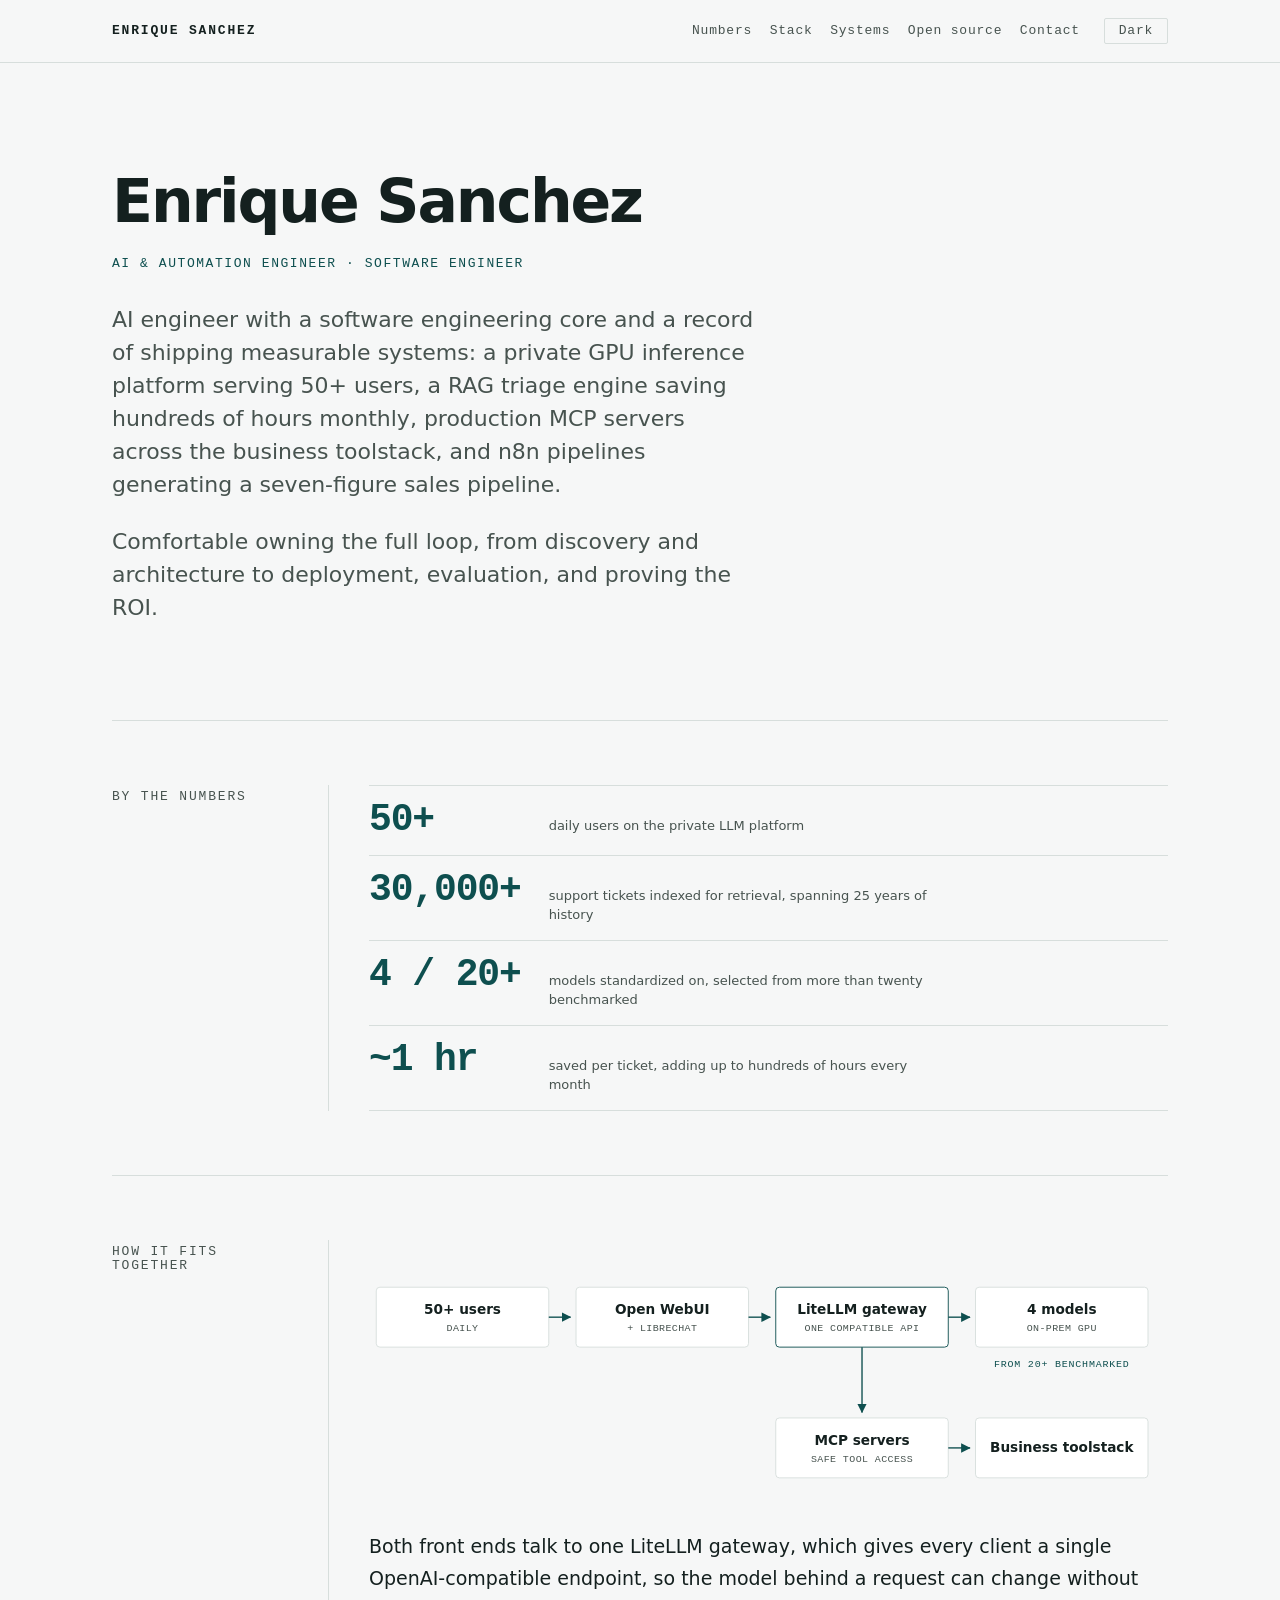
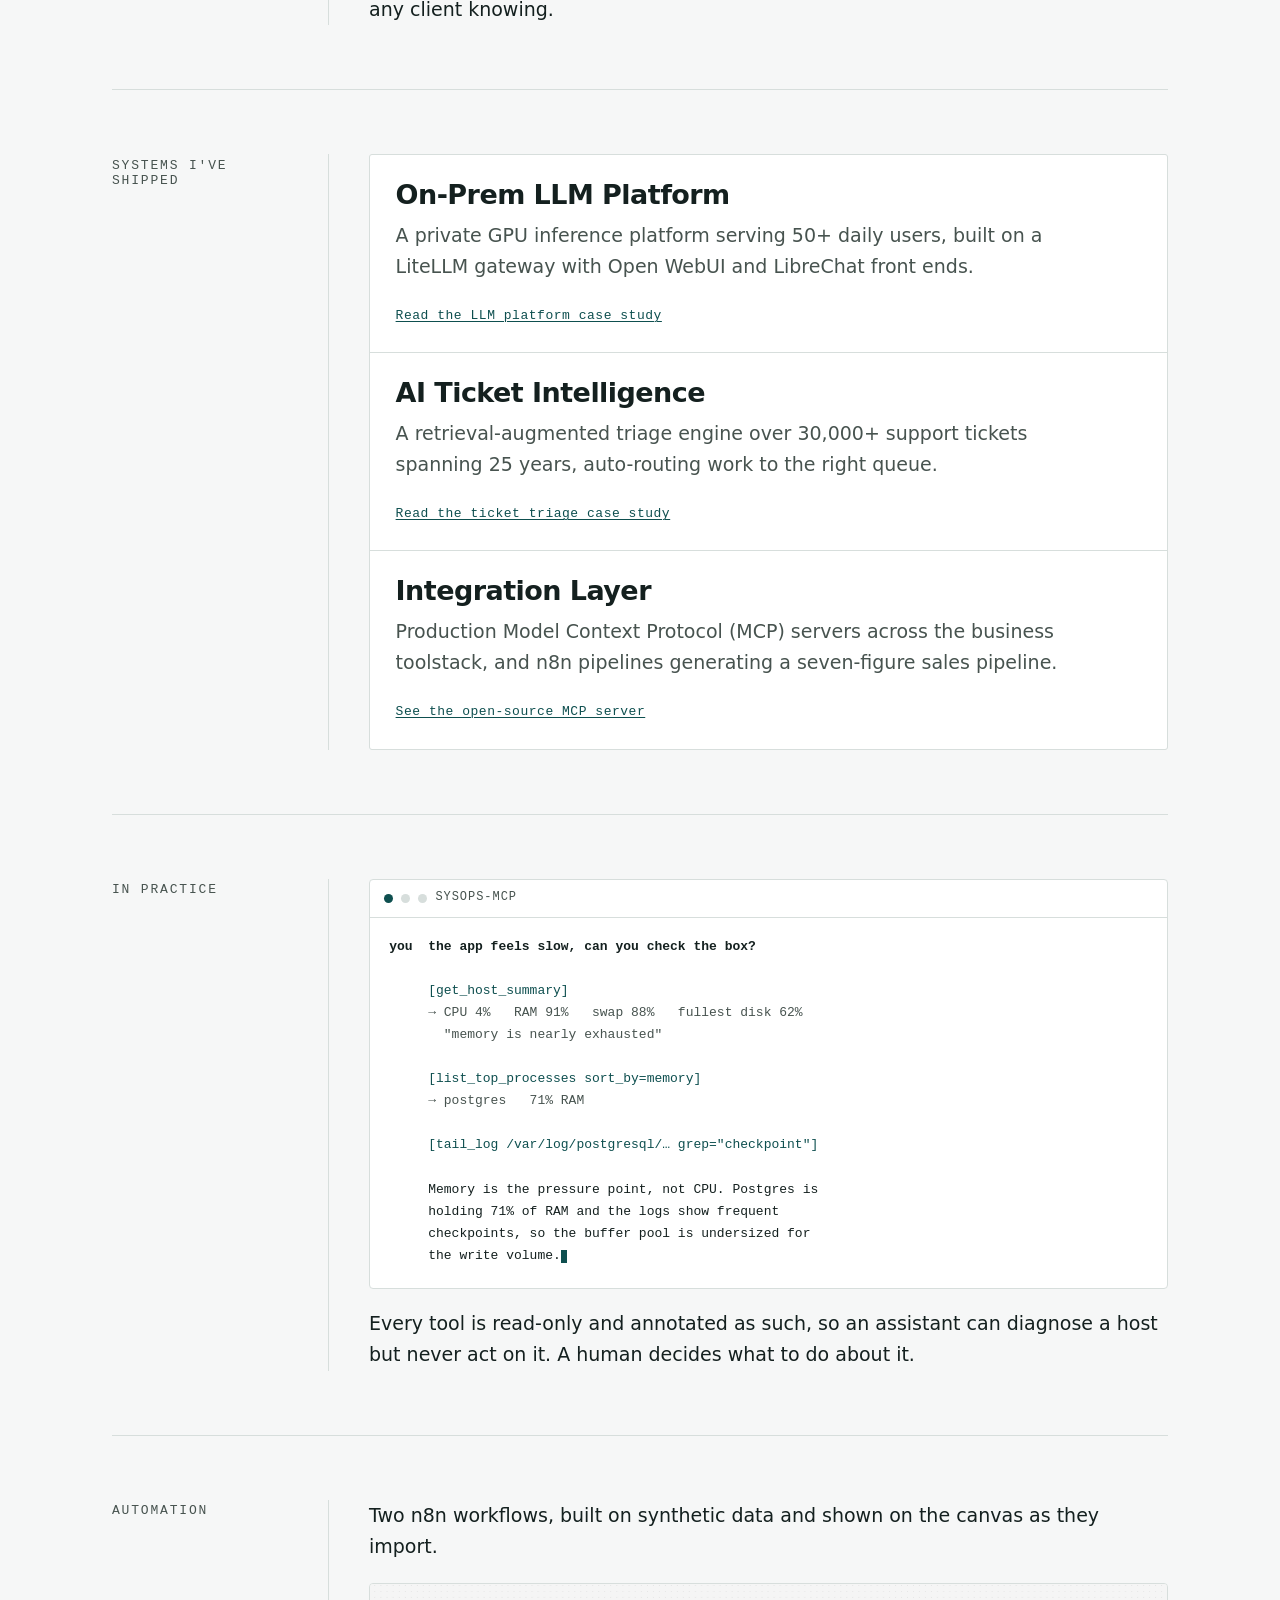
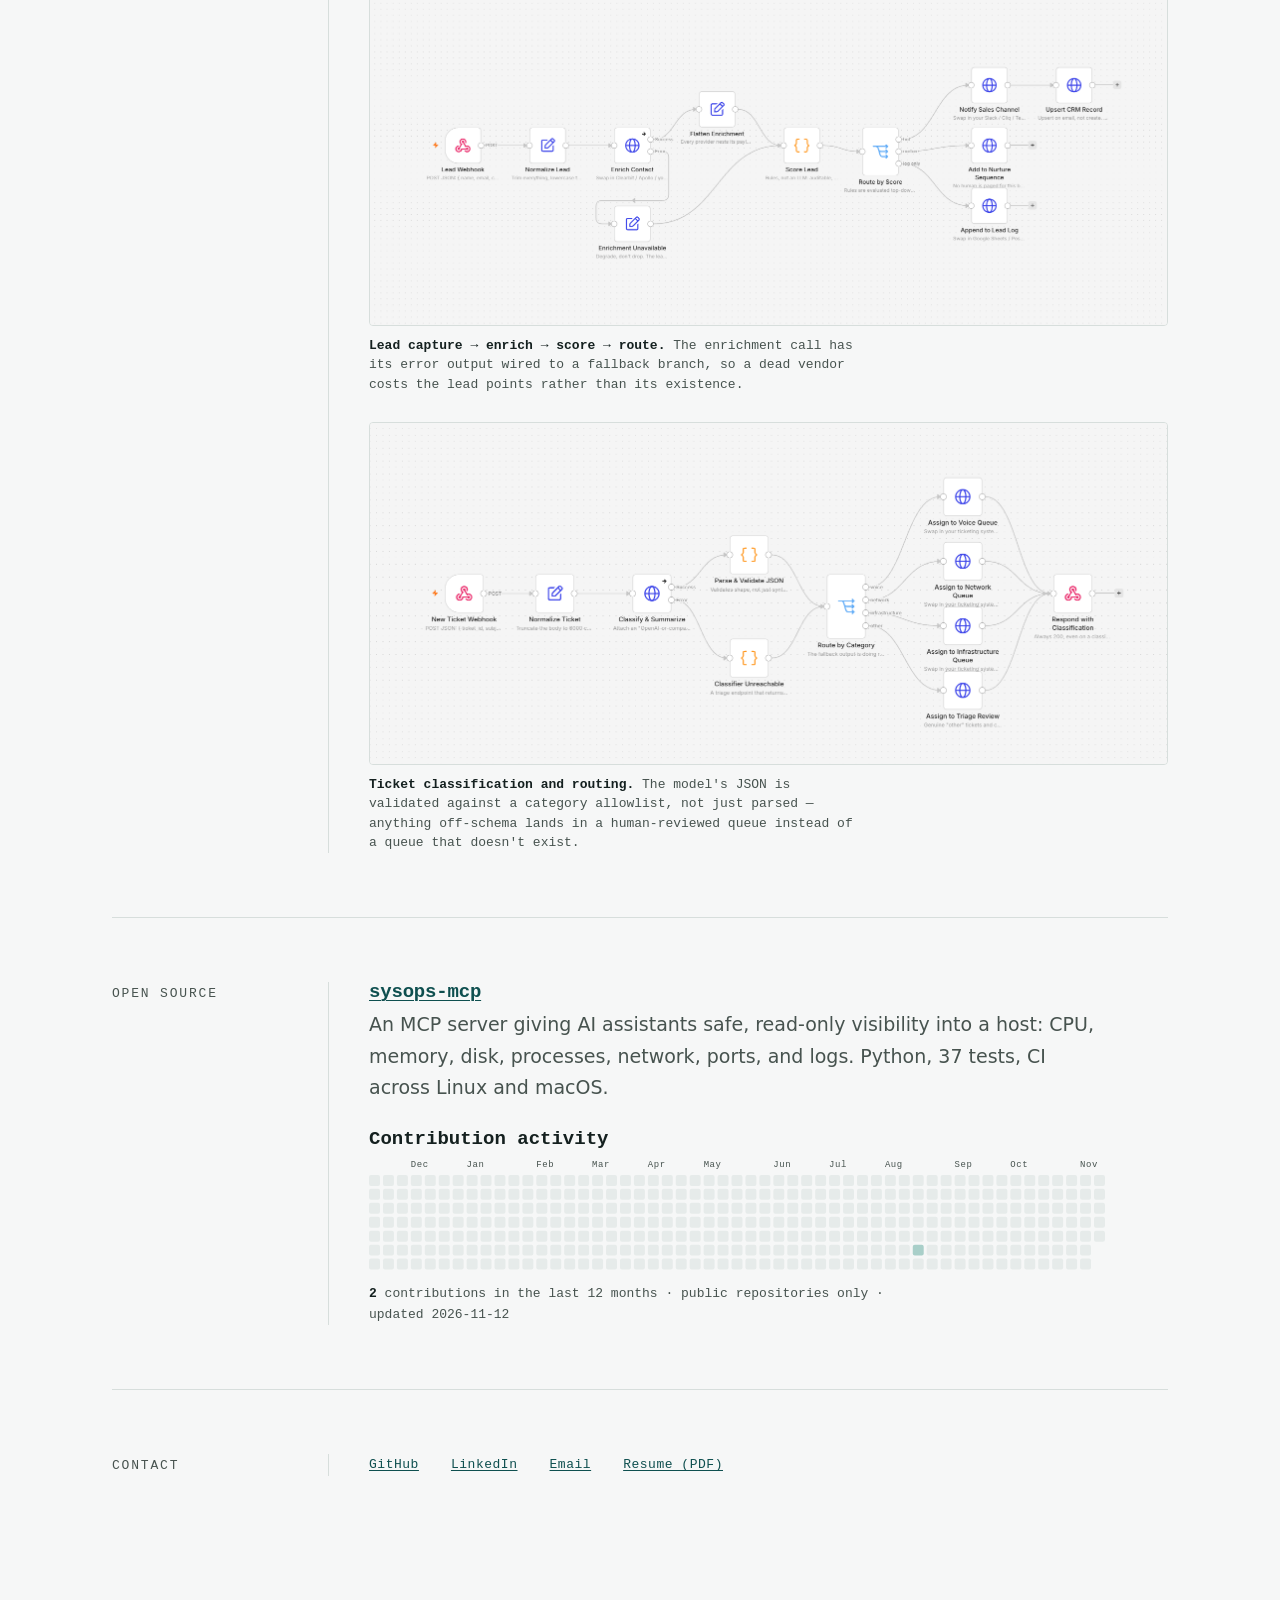
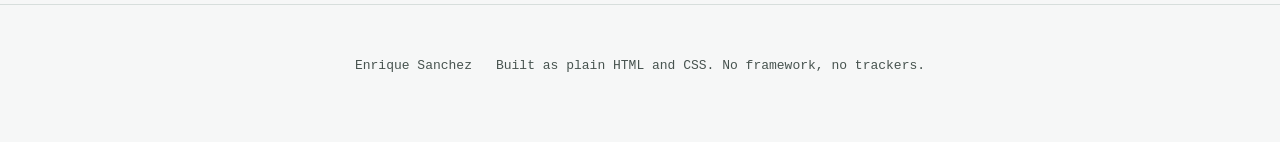
==== index.html @ cbfb740b "Drop sysops-mcp from the platform diagram The business toolstack box carried a "+ SYSOPS-MCP" subtit" ====
<!DOCTYPE html>
<html lang="en">
<head>
<meta charset="utf-8">
<meta name="viewport" content="width=device-width, initial-scale=1">
<title>Enrique Sanchez — AI &amp; Automation Engineer</title>
<meta name="description" content="AI and automation engineer building measurable systems: a private GPU inference platform, a RAG ticket triage engine, production MCP servers, and n8n pipelines.">
<link rel="canonical" href="https://enrique-s-j.github.io/">
<meta property="og:type" content="website">
<meta property="og:url" content="https://enrique-s-j.github.io/">
<meta property="og:title" content="Enrique Sanchez — AI &amp; Automation Engineer">
<meta property="og:description" content="AI and automation engineer building measurable systems: a private GPU inference platform, a RAG ticket triage engine, production MCP servers, and n8n pipelines.">
<link rel="icon" href="/assets/favicon.svg" type="image/svg+xml">
<link rel="stylesheet" href="/assets/style.css">
<script>
  // Applied before first paint so a chosen theme does not flash the other one.
  // The toggle button itself is wired up by the deferred script; the class
  // tells the stylesheet scripting is on, so it can hold the button's place.
  document.documentElement.className = 'js';
  try {
    var t = localStorage.getItem('theme');
    if (t) document.documentElement.setAttribute('data-theme', t);
  } catch (e) {}
</script>
<script src="/assets/theme.js" defer></script>
</head>
<body>

<a class="skip" href="#main">Skip to content</a>

<header class="masthead">
  <div class="wrap masthead__inner">
    <a class="mark" href="/">Enrique Sanchez</a>
    <nav aria-label="Primary">
      <a href="#numbers">Numbers</a>
      <a href="#stack">Stack</a>
      <a href="#systems">Systems</a>
      <a href="#open-source">Open source</a>
      <a href="#contact">Contact</a>
    </nav>
    <button class="theme-toggle" type="button" id="theme-toggle" hidden>Theme</button>
  </div>
</header>

<main id="main">

  <div class="wrap">

    <section class="hero">
      <h1>Enrique Sanchez</h1>
      <p class="hero__role">AI &amp; Automation Engineer · Software Engineer</p>
      <p class="hero__intro">
        AI engineer with a software engineering core and a record of shipping
        measurable systems: a private GPU inference platform serving 50+ users,
        a RAG triage engine saving hundreds of hours monthly, production MCP
        servers across the business toolstack, and n8n pipelines generating a
        seven-figure sales pipeline.
      </p>
      <p class="hero__intro">
        Comfortable owning the full loop, from discovery and architecture to
        deployment, evaluation, and proving the ROI.
      </p>
    </section>

    <section class="section" id="numbers" aria-labelledby="numbers-label">
      <h2 class="section__label" id="numbers-label">By the numbers</h2>
      <div class="section__body">
        <ul class="readout">
          <li>
            <span class="readout__val">50+</span>
            <span class="readout__key">daily users on the private LLM platform</span>
          </li>
          <li>
            <span class="readout__val">30,000+</span>
            <span class="readout__key">support tickets indexed for retrieval, spanning 25 years of history</span>
          </li>
          <li>
            <span class="readout__val">4 / 20+</span>
            <span class="readout__key">models standardized on, selected from more than twenty benchmarked</span>
          </li>
          <li>
            <span class="readout__val">~1 hr</span>
            <span class="readout__key">saved per ticket, adding up to hundreds of hours every month</span>
          </li>
        </ul>
      </div>
    </section>

    <section class="section" id="stack" aria-labelledby="stack-label">
      <h2 class="section__label" id="stack-label">How it fits together</h2>
      <div class="section__body">

        <div class="diagram-scroll">
          <svg class="diagram" viewBox="0 0 880 300" role="img"
               aria-label="Architecture diagram. Fifty-plus daily users reach Open WebUI and LibreChat, which call a LiteLLM gateway. The gateway serves four standardized models running on on-premise GPUs, selected from more than twenty benchmarked. The gateway also reaches a layer of MCP servers, which in turn connect to the business toolstack.">
            <defs>
              <marker id="ah" viewBox="0 0 8 8" refX="7.5" refY="4" markerWidth="7" markerHeight="7" orient="auto">
                <path d="M0,0 L8,4 L0,8 z" class="dg-head"/>
              </marker>
            </defs>

            <g class="dg-node">
              <rect class="dg-box" x="8" y="52" width="190" height="66" rx="4"/>
              <text class="dg-title" x="103" y="82" text-anchor="middle">50+ users</text>
              <text class="dg-sub" x="103" y="100" text-anchor="middle">DAILY</text>
            </g>

            <g class="dg-node">
              <rect class="dg-box" x="228" y="52" width="190" height="66" rx="4"/>
              <text class="dg-title" x="323" y="82" text-anchor="middle">Open WebUI</text>
              <text class="dg-sub" x="323" y="100" text-anchor="middle">+ LIBRECHAT</text>
            </g>

            <g class="dg-node">
              <rect class="dg-box dg-box--accent" x="448" y="52" width="190" height="66" rx="4"/>
              <text class="dg-title" x="543" y="82" text-anchor="middle">LiteLLM gateway</text>
              <text class="dg-sub" x="543" y="100" text-anchor="middle">ONE COMPATIBLE API</text>
            </g>

            <g class="dg-node">
              <rect class="dg-box" x="668" y="52" width="190" height="66" rx="4"/>
              <text class="dg-title" x="763" y="82" text-anchor="middle">4 models</text>
              <text class="dg-sub" x="763" y="100" text-anchor="middle">ON-PREM GPU</text>
            </g>
            <text class="dg-note" x="763" y="140" text-anchor="middle">FROM 20+ BENCHMARKED</text>

            <g class="dg-node">
              <rect class="dg-box" x="448" y="196" width="190" height="66" rx="4"/>
              <text class="dg-title" x="543" y="226" text-anchor="middle">MCP servers</text>
              <text class="dg-sub" x="543" y="244" text-anchor="middle">SAFE TOOL ACCESS</text>
            </g>

            <g class="dg-node">
              <rect class="dg-box" x="668" y="196" width="190" height="66" rx="4"/>
              <text class="dg-title" x="763" y="234" text-anchor="middle">Business toolstack</text>
            </g>

            <path class="dg-link" d="M198,85 H222" marker-end="url(#ah)"/>
            <path class="dg-link" d="M418,85 H442" marker-end="url(#ah)"/>
            <path class="dg-link" d="M638,85 H662" marker-end="url(#ah)"/>
            <path class="dg-link" d="M543,118 V190" marker-end="url(#ah)"/>
            <path class="dg-link" d="M638,229 H662" marker-end="url(#ah)"/>
          </svg>
        </div>

        <p>
          Both front ends talk to one LiteLLM gateway, which gives every client a
          single OpenAI-compatible endpoint, so the model behind a request can
          change without any client knowing.
        </p>
      </div>
    </section>

    <section class="section" id="systems" aria-labelledby="systems-label">
      <h2 class="section__label" id="systems-label">Systems I've shipped</h2>
      <div class="section__body">
        <ul class="systems">
          <li>
            <h3>On-Prem LLM Platform</h3>
            <p>
              A private GPU inference platform serving 50+ daily users, built on a
              LiteLLM gateway with Open WebUI and LibreChat front ends.
            </p>
            <a href="/case-studies/llm-platform.html">Read the LLM platform case study</a>
          </li>
          <li>
            <h3>AI Ticket Intelligence</h3>
            <p>
              A retrieval-augmented triage engine over 30,000+ support tickets
              spanning 25 years, auto-routing work to the right queue.
            </p>
            <a href="/case-studies/ticket-triage.html">Read the ticket triage case study</a>
          </li>
          <li>
            <h3>Integration Layer</h3>
            <p>
              Production Model Context Protocol (MCP) servers across the business
              toolstack, and n8n pipelines generating a seven-figure sales
              pipeline.
            </p>
            <a href="#open-source">See the open-source MCP server</a>
          </li>
          <!-- EDIT ME: fourth card, "Agentic-as-a-Service Platform".
               Left out until there are approved facts for it. Before adding it:
               1. What is the platform in one factual sentence: who uses it, and
                  what does it run for them?
               2. Which fact or number already on the resume backs that sentence?
                  State only that.
               3. Will it get a case study? If not, the card carries no link.
               Then add an <li> here in the same shape as the three above. -->
        </ul>
      </div>
    </section>

    <section class="section" id="transcript" aria-labelledby="transcript-label">
      <h2 class="section__label" id="transcript-label">In practice</h2>
      <div class="section__body">
        <div class="terminal">
          <div class="terminal__bar">
            <span class="terminal__dot"></span>
            <span class="terminal__dot"></span>
            <span class="terminal__dot"></span>
            <span>sysops-mcp</span>
          </div>
          <pre class="terminal__body"><span class="t-user">you  the app feels slow, can you check the box?</span>

<span class="t-tool">     [get_host_summary]</span>
<span class="t-out">     → CPU 4%   RAM 91%   swap 88%   fullest disk 62%
       "memory is nearly exhausted"</span>

<span class="t-tool">     [list_top_processes sort_by=memory]</span>
<span class="t-out">     → postgres   71% RAM</span>

<span class="t-tool">     [tail_log /var/log/postgresql/… grep="checkpoint"]</span>

<span class="t-said">     Memory is the pressure point, not CPU. Postgres is
     holding 71% of RAM and the logs show frequent
     checkpoints, so the buffer pool is undersized for
     the write volume.<span class="t-caret"></span></span></pre>
        </div>
        <p>
          Every tool is read-only and annotated as such, so an assistant can
          diagnose a host but never act on it. A human decides what to do about it.
        </p>
      </div>
    </section>

    <section class="section" id="workflows" aria-labelledby="workflows-label">
      <h2 class="section__label" id="workflows-label">Automation</h2>
      <div class="section__body">
        <!-- The repository these workflows live in is not public yet. Link it
             from this paragraph once it is. -->
        <p>
          Two n8n workflows, built on synthetic data and shown on the canvas as
          they import.
        </p>

        <div class="shots">
          <figure class="shot">
            <img src="/assets/n8n-lead-capture.png" width="1600" height="687" loading="lazy" decoding="async"
                 alt="An n8n canvas showing a lead pipeline: a webhook feeds a normalize step, then an enrichment HTTP request whose success and error outputs both converge on a scoring code node, which routes through a switch to hot, nurture, and log-only branches.">
            <figcaption><b>Lead capture → enrich → score → route.</b> The enrichment call has its error output wired to a fallback branch, so a dead vendor costs the lead points rather than its existence.</figcaption>
          </figure>

          <figure class="shot">
            <img src="/assets/n8n-ticket-triage.png" width="1600" height="687" loading="lazy" decoding="async"
                 alt="An n8n canvas showing a ticket triage pipeline: a webhook and normalize step feed an LLM classification request, whose success path goes to a JSON validation node and whose error path goes to a fallback, both converging on a switch that fans out to voice, network, infrastructure, and triage-review queues before responding to the webhook.">
            <figcaption><b>Ticket classification and routing.</b> The model's JSON is validated against a category allowlist, not just parsed — anything off-schema lands in a human-reviewed queue instead of a queue that doesn't exist.</figcaption>
          </figure>
        </div>
      </div>
    </section>

    <section class="section" id="open-source" aria-labelledby="oss-label">
      <h2 class="section__label" id="oss-label">Open source</h2>
      <div class="section__body">
        <ul class="repos">
          <li>
            <h3><a href="https://github.com/Enrique-S-J/sysops-mcp" rel="noopener">sysops-mcp</a></h3>
            <p>
              An MCP server giving AI assistants safe, read-only visibility into a
              host: CPU, memory, disk, processes, network, ports, and logs. Python,
              37 tests, CI across Linux and macOS.
            </p>
          </li>
          <!-- One card per repository that is public right now, checked with
               `gh repo list Enrique-S-J` (add the visibility flag for public).
               A repository gets its card in the same change that confirms it
               is public, never before: a card for an unpublished repository
               is a link that 404s. -->
        </ul>

        <h3 id="contrib-heading">Contribution activity</h3>
        <!-- contrib:start -->
<svg class="contrib-grid" viewBox="0 0 739 113" role="img" aria-label="GitHub contribution grid: 2 contributions between 2025-11-09 and 2026-11-12."><text class="cg-month" x="42" y="10">Dec</text><text class="cg-month" x="98" y="10">Jan</text><text class="cg-month" x="168" y="10">Feb</text><text class="cg-month" x="224" y="10">Mar</text><text class="cg-month" x="280" y="10">Apr</text><text class="cg-month" x="336" y="10">May</text><text class="cg-month" x="406" y="10">Jun</text><text class="cg-month" x="462" y="10">Jul</text><text class="cg-month" x="518" y="10">Aug</text><text class="cg-month" x="588" y="10">Sep</text><text class="cg-month" x="644" y="10">Oct</text><text class="cg-month" x="714" y="10">Nov</text><rect class="cg-c cg-0" x="0" y="18" width="11" height="11" rx="2"><title>0 contributions on 2025-11-09</title></rect><rect class="cg-c cg-0" x="0" y="32" width="11" height="11" rx="2"><title>0 contributions on 2025-11-10</title></rect><rect class="cg-c cg-0" x="0" y="46" width="11" height="11" rx="2"><title>0 contributions on 2025-11-11</title></rect><rect class="cg-c cg-0" x="0" y="60" width="11" height="11" rx="2"><title>0 contributions on 2025-11-12</title></rect><rect class="cg-c cg-0" x="0" y="74" width="11" height="11" rx="2"><title>0 contributions on 2025-11-13</title></rect><rect class="cg-c cg-0" x="0" y="88" width="11" height="11" rx="2"><title>0 contributions on 2025-11-14</title></rect><rect class="cg-c cg-0" x="0" y="102" width="11" height="11" rx="2"><title>0 contributions on 2025-11-15</title></rect><rect class="cg-c cg-0" x="14" y="18" width="11" height="11" rx="2"><title>0 contributions on 2025-11-16</title></rect><rect class="cg-c cg-0" x="14" y="32" width="11" height="11" rx="2"><title>0 contributions on 2025-11-17</title></rect><rect class="cg-c cg-0" x="14" y="46" width="11" height="11" rx="2"><title>0 contributions on 2025-11-18</title></rect><rect class="cg-c cg-0" x="14" y="60" width="11" height="11" rx="2"><title>0 contributions on 2025-11-19</title></rect><rect class="cg-c cg-0" x="14" y="74" width="11" height="11" rx="2"><title>0 contributions on 2025-11-20</title></rect><rect class="cg-c cg-0" x="14" y="88" width="11" height="11" rx="2"><title>0 contributions on 2025-11-21</title></rect><rect class="cg-c cg-0" x="14" y="102" width="11" height="11" rx="2"><title>0 contributions on 2025-11-22</title></rect><rect class="cg-c cg-0" x="28" y="18" width="11" height="11" rx="2"><title>0 contributions on 2025-11-23</title></rect><rect class="cg-c cg-0" x="28" y="32" width="11" height="11" rx="2"><title>0 contributions on 2025-11-24</title></rect><rect class="cg-c cg-0" x="28" y="46" width="11" height="11" rx="2"><title>0 contributions on 2025-11-25</title></rect><rect class="cg-c cg-0" x="28" y="60" width="11" height="11" rx="2"><title>0 contributions on 2025-11-26</title></rect><rect class="cg-c cg-0" x="28" y="74" width="11" height="11" rx="2"><title>0 contributions on 2025-11-27</title></rect><rect class="cg-c cg-0" x="28" y="88" width="11" height="11" rx="2"><title>0 contributions on 2025-11-28</title></rect><rect class="cg-c cg-0" x="28" y="102" width="11" height="11" rx="2"><title>0 contributions on 2025-11-29</title></rect><rect class="cg-c cg-0" x="42" y="18" width="11" height="11" rx="2"><title>0 contributions on 2025-11-30</title></rect><rect class="cg-c cg-0" x="42" y="32" width="11" height="11" rx="2"><title>0 contributions on 2025-12-01</title></rect><rect class="cg-c cg-0" x="42" y="46" width="11" height="11" rx="2"><title>0 contributions on 2025-12-02</title></rect><rect class="cg-c cg-0" x="42" y="60" width="11" height="11" rx="2"><title>0 contributions on 2025-12-03</title></rect><rect class="cg-c cg-0" x="42" y="74" width="11" height="11" rx="2"><title>0 contributions on 2025-12-04</title></rect><rect class="cg-c cg-0" x="42" y="88" width="11" height="11" rx="2"><title>0 contributions on 2025-12-05</title></rect><rect class="cg-c cg-0" x="42" y="102" width="11" height="11" rx="2"><title>0 contributions on 2025-12-06</title></rect><rect class="cg-c cg-0" x="56" y="18" width="11" height="11" rx="2"><title>0 contributions on 2025-12-07</title></rect><rect class="cg-c cg-0" x="56" y="32" width="11" height="11" rx="2"><title>0 contributions on 2025-12-08</title></rect><rect class="cg-c cg-0" x="56" y="46" width="11" height="11" rx="2"><title>0 contributions on 2025-12-09</title></rect><rect class="cg-c cg-0" x="56" y="60" width="11" height="11" rx="2"><title>0 contributions on 2025-12-10</title></rect><rect class="cg-c cg-0" x="56" y="74" width="11" height="11" rx="2"><title>0 contributions on 2025-12-11</title></rect><rect class="cg-c cg-0" x="56" y="88" width="11" height="11" rx="2"><title>0 contributions on 2025-12-12</title></rect><rect class="cg-c cg-0" x="56" y="102" width="11" height="11" rx="2"><title>0 contributions on 2025-12-13</title></rect><rect class="cg-c cg-0" x="70" y="18" width="11" height="11" rx="2"><title>0 contributions on 2025-12-14</title></rect><rect class="cg-c cg-0" x="70" y="32" width="11" height="11" rx="2"><title>0 contributions on 2025-12-15</title></rect><rect class="cg-c cg-0" x="70" y="46" width="11" height="11" rx="2"><title>0 contributions on 2025-12-16</title></rect><rect class="cg-c cg-0" x="70" y="60" width="11" height="11" rx="2"><title>0 contributions on 2025-12-17</title></rect><rect class="cg-c cg-0" x="70" y="74" width="11" height="11" rx="2"><title>0 contributions on 2025-12-18</title></rect><rect class="cg-c cg-0" x="70" y="88" width="11" height="11" rx="2"><title>0 contributions on 2025-12-19</title></rect><rect class="cg-c cg-0" x="70" y="102" width="11" height="11" rx="2"><title>0 contributions on 2025-12-20</title></rect><rect class="cg-c cg-0" x="84" y="18" width="11" height="11" rx="2"><title>0 contributions on 2025-12-21</title></rect><rect class="cg-c cg-0" x="84" y="32" width="11" height="11" rx="2"><title>0 contributions on 2025-12-22</title></rect><rect class="cg-c cg-0" x="84" y="46" width="11" height="11" rx="2"><title>0 contributions on 2025-12-23</title></rect><rect class="cg-c cg-0" x="84" y="60" width="11" height="11" rx="2"><title>0 contributions on 2025-12-24</title></rect><rect class="cg-c cg-0" x="84" y="74" width="11" height="11" rx="2"><title>0 contributions on 2025-12-25</title></rect><rect class="cg-c cg-0" x="84" y="88" width="11" height="11" rx="2"><title>0 contributions on 2025-12-26</title></rect><rect class="cg-c cg-0" x="84" y="102" width="11" height="11" rx="2"><title>0 contributions on 2025-12-27</title></rect><rect class="cg-c cg-0" x="98" y="18" width="11" height="11" rx="2"><title>0 contributions on 2025-12-28</title></rect><rect class="cg-c cg-0" x="98" y="32" width="11" height="11" rx="2"><title>0 contributions on 2025-12-29</title></rect><rect class="cg-c cg-0" x="98" y="46" width="11" height="11" rx="2"><title>0 contributions on 2025-12-30</title></rect><rect class="cg-c cg-0" x="98" y="60" width="11" height="11" rx="2"><title>0 contributions on 2025-12-31</title></rect><rect class="cg-c cg-0" x="98" y="74" width="11" height="11" rx="2"><title>0 contributions on 2026-01-01</title></rect><rect class="cg-c cg-0" x="98" y="88" width="11" height="11" rx="2"><title>0 contributions on 2026-01-02</title></rect><rect class="cg-c cg-0" x="98" y="102" width="11" height="11" rx="2"><title>0 contributions on 2026-01-03</title></rect><rect class="cg-c cg-0" x="112" y="18" width="11" height="11" rx="2"><title>0 contributions on 2026-01-04</title></rect><rect class="cg-c cg-0" x="112" y="32" width="11" height="11" rx="2"><title>0 contributions on 2026-01-05</title></rect><rect class="cg-c cg-0" x="112" y="46" width="11" height="11" rx="2"><title>0 contributions on 2026-01-06</title></rect><rect class="cg-c cg-0" x="112" y="60" width="11" height="11" rx="2"><title>0 contributions on 2026-01-07</title></rect><rect class="cg-c cg-0" x="112" y="74" width="11" height="11" rx="2"><title>0 contributions on 2026-01-08</title></rect><rect class="cg-c cg-0" x="112" y="88" width="11" height="11" rx="2"><title>0 contributions on 2026-01-09</title></rect><rect class="cg-c cg-0" x="112" y="102" width="11" height="11" rx="2"><title>0 contributions on 2026-01-10</title></rect><rect class="cg-c cg-0" x="126" y="18" width="11" height="11" rx="2"><title>0 contributions on 2026-01-11</title></rect><rect class="cg-c cg-0" x="126" y="32" width="11" height="11" rx="2"><title>0 contributions on 2026-01-12</title></rect><rect class="cg-c cg-0" x="126" y="46" width="11" height="11" rx="2"><title>0 contributions on 2026-01-13</title></rect><rect class="cg-c cg-0" x="126" y="60" width="11" height="11" rx="2"><title>0 contributions on 2026-01-14</title></rect><rect class="cg-c cg-0" x="126" y="74" width="11" height="11" rx="2"><title>0 contributions on 2026-01-15</title></rect><rect class="cg-c cg-0" x="126" y="88" width="11" height="11" rx="2"><title>0 contributions on 2026-01-16</title></rect><rect class="cg-c cg-0" x="126" y="102" width="11" height="11" rx="2"><title>0 contributions on 2026-01-17</title></rect><rect class="cg-c cg-0" x="140" y="18" width="11" height="11" rx="2"><title>0 contributions on 2026-01-18</title></rect><rect class="cg-c cg-0" x="140" y="32" width="11" height="11" rx="2"><title>0 contributions on 2026-01-19</title></rect><rect class="cg-c cg-0" x="140" y="46" width="11" height="11" rx="2"><title>0 contributions on 2026-01-20</title></rect><rect class="cg-c cg-0" x="140" y="60" width="11" height="11" rx="2"><title>0 contributions on 2026-01-21</title></rect><rect class="cg-c cg-0" x="140" y="74" width="11" height="11" rx="2"><title>0 contributions on 2026-01-22</title></rect><rect class="cg-c cg-0" x="140" y="88" width="11" height="11" rx="2"><title>0 contributions on 2026-01-23</title></rect><rect class="cg-c cg-0" x="140" y="102" width="11" height="11" rx="2"><title>0 contributions on 2026-01-24</title></rect><rect class="cg-c cg-0" x="154" y="18" width="11" height="11" rx="2"><title>0 contributions on 2026-01-25</title></rect><rect class="cg-c cg-0" x="154" y="32" width="11" height="11" rx="2"><title>0 contributions on 2026-01-26</title></rect><rect class="cg-c cg-0" x="154" y="46" width="11" height="11" rx="2"><title>0 contributions on 2026-01-27</title></rect><rect class="cg-c cg-0" x="154" y="60" width="11" height="11" rx="2"><title>0 contributions on 2026-01-28</title></rect><rect class="cg-c cg-0" x="154" y="74" width="11" height="11" rx="2"><title>0 contributions on 2026-01-29</title></rect><rect class="cg-c cg-0" x="154" y="88" width="11" height="11" rx="2"><title>0 contributions on 2026-01-30</title></rect><rect class="cg-c cg-0" x="154" y="102" width="11" height="11" rx="2"><title>0 contributions on 2026-01-31</title></rect><rect class="cg-c cg-0" x="168" y="18" width="11" height="11" rx="2"><title>0 contributions on 2026-02-01</title></rect><rect class="cg-c cg-0" x="168" y="32" width="11" height="11" rx="2"><title>0 contributions on 2026-02-02</title></rect><rect class="cg-c cg-0" x="168" y="46" width="11" height="11" rx="2"><title>0 contributions on 2026-02-03</title></rect><rect class="cg-c cg-0" x="168" y="60" width="11" height="11" rx="2"><title>0 contributions on 2026-02-04</title></rect><rect class="cg-c cg-0" x="168" y="74" width="11" height="11" rx="2"><title>0 contributions on 2026-02-05</title></rect><rect class="cg-c cg-0" x="168" y="88" width="11" height="11" rx="2"><title>0 contributions on 2026-02-06</title></rect><rect class="cg-c cg-0" x="168" y="102" width="11" height="11" rx="2"><title>0 contributions on 2026-02-07</title></rect><rect class="cg-c cg-0" x="182" y="18" width="11" height="11" rx="2"><title>0 contributions on 2026-02-08</title></rect><rect class="cg-c cg-0" x="182" y="32" width="11" height="11" rx="2"><title>0 contributions on 2026-02-09</title></rect><rect class="cg-c cg-0" x="182" y="46" width="11" height="11" rx="2"><title>0 contributions on 2026-02-10</title></rect><rect class="cg-c cg-0" x="182" y="60" width="11" height="11" rx="2"><title>0 contributions on 2026-02-11</title></rect><rect class="cg-c cg-0" x="182" y="74" width="11" height="11" rx="2"><title>0 contributions on 2026-02-12</title></rect><rect class="cg-c cg-0" x="182" y="88" width="11" height="11" rx="2"><title>0 contributions on 2026-02-13</title></rect><rect class="cg-c cg-0" x="182" y="102" width="11" height="11" rx="2"><title>0 contributions on 2026-02-14</title></rect><rect class="cg-c cg-0" x="196" y="18" width="11" height="11" rx="2"><title>0 contributions on 2026-02-15</title></rect><rect class="cg-c cg-0" x="196" y="32" width="11" height="11" rx="2"><title>0 contributions on 2026-02-16</title></rect><rect class="cg-c cg-0" x="196" y="46" width="11" height="11" rx="2"><title>0 contributions on 2026-02-17</title></rect><rect class="cg-c cg-0" x="196" y="60" width="11" height="11" rx="2"><title>0 contributions on 2026-02-18</title></rect><rect class="cg-c cg-0" x="196" y="74" width="11" height="11" rx="2"><title>0 contributions on 2026-02-19</title></rect><rect class="cg-c cg-0" x="196" y="88" width="11" height="11" rx="2"><title>0 contributions on 2026-02-20</title></rect><rect class="cg-c cg-0" x="196" y="102" width="11" height="11" rx="2"><title>0 contributions on 2026-02-21</title></rect><rect class="cg-c cg-0" x="210" y="18" width="11" height="11" rx="2"><title>0 contributions on 2026-02-22</title></rect><rect class="cg-c cg-0" x="210" y="32" width="11" height="11" rx="2"><title>0 contributions on 2026-02-23</title></rect><rect class="cg-c cg-0" x="210" y="46" width="11" height="11" rx="2"><title>0 contributions on 2026-02-24</title></rect><rect class="cg-c cg-0" x="210" y="60" width="11" height="11" rx="2"><title>0 contributions on 2026-02-25</title></rect><rect class="cg-c cg-0" x="210" y="74" width="11" height="11" rx="2"><title>0 contributions on 2026-02-26</title></rect><rect class="cg-c cg-0" x="210" y="88" width="11" height="11" rx="2"><title>0 contributions on 2026-02-27</title></rect><rect class="cg-c cg-0" x="210" y="102" width="11" height="11" rx="2"><title>0 contributions on 2026-02-28</title></rect><rect class="cg-c cg-0" x="224" y="18" width="11" height="11" rx="2"><title>0 contributions on 2026-03-01</title></rect><rect class="cg-c cg-0" x="224" y="32" width="11" height="11" rx="2"><title>0 contributions on 2026-03-02</title></rect><rect class="cg-c cg-0" x="224" y="46" width="11" height="11" rx="2"><title>0 contributions on 2026-03-03</title></rect><rect class="cg-c cg-0" x="224" y="60" width="11" height="11" rx="2"><title>0 contributions on 2026-03-04</title></rect><rect class="cg-c cg-0" x="224" y="74" width="11" height="11" rx="2"><title>0 contributions on 2026-03-05</title></rect><rect class="cg-c cg-0" x="224" y="88" width="11" height="11" rx="2"><title>0 contributions on 2026-03-06</title></rect><rect class="cg-c cg-0" x="224" y="102" width="11" height="11" rx="2"><title>0 contributions on 2026-03-07</title></rect><rect class="cg-c cg-0" x="238" y="18" width="11" height="11" rx="2"><title>0 contributions on 2026-03-08</title></rect><rect class="cg-c cg-0" x="238" y="32" width="11" height="11" rx="2"><title>0 contributions on 2026-03-09</title></rect><rect class="cg-c cg-0" x="238" y="46" width="11" height="11" rx="2"><title>0 contributions on 2026-03-10</title></rect><rect class="cg-c cg-0" x="238" y="60" width="11" height="11" rx="2"><title>0 contributions on 2026-03-11</title></rect><rect class="cg-c cg-0" x="238" y="74" width="11" height="11" rx="2"><title>0 contributions on 2026-03-12</title></rect><rect class="cg-c cg-0" x="238" y="88" width="11" height="11" rx="2"><title>0 contributions on 2026-03-13</title></rect><rect class="cg-c cg-0" x="238" y="102" width="11" height="11" rx="2"><title>0 contributions on 2026-03-14</title></rect><rect class="cg-c cg-0" x="252" y="18" width="11" height="11" rx="2"><title>0 contributions on 2026-03-15</title></rect><rect class="cg-c cg-0" x="252" y="32" width="11" height="11" rx="2"><title>0 contributions on 2026-03-16</title></rect><rect class="cg-c cg-0" x="252" y="46" width="11" height="11" rx="2"><title>0 contributions on 2026-03-17</title></rect><rect class="cg-c cg-0" x="252" y="60" width="11" height="11" rx="2"><title>0 contributions on 2026-03-18</title></rect><rect class="cg-c cg-0" x="252" y="74" width="11" height="11" rx="2"><title>0 contributions on 2026-03-19</title></rect><rect class="cg-c cg-0" x="252" y="88" width="11" height="11" rx="2"><title>0 contributions on 2026-03-20</title></rect><rect class="cg-c cg-0" x="252" y="102" width="11" height="11" rx="2"><title>0 contributions on 2026-03-21</title></rect><rect class="cg-c cg-0" x="266" y="18" width="11" height="11" rx="2"><title>0 contributions on 2026-03-22</title></rect><rect class="cg-c cg-0" x="266" y="32" width="11" height="11" rx="2"><title>0 contributions on 2026-03-23</title></rect><rect class="cg-c cg-0" x="266" y="46" width="11" height="11" rx="2"><title>0 contributions on 2026-03-24</title></rect><rect class="cg-c cg-0" x="266" y="60" width="11" height="11" rx="2"><title>0 contributions on 2026-03-25</title></rect><rect class="cg-c cg-0" x="266" y="74" width="11" height="11" rx="2"><title>0 contributions on 2026-03-26</title></rect><rect class="cg-c cg-0" x="266" y="88" width="11" height="11" rx="2"><title>0 contributions on 2026-03-27</title></rect><rect class="cg-c cg-0" x="266" y="102" width="11" height="11" rx="2"><title>0 contributions on 2026-03-28</title></rect><rect class="cg-c cg-0" x="280" y="18" width="11" height="11" rx="2"><title>0 contributions on 2026-03-29</title></rect><rect class="cg-c cg-0" x="280" y="32" width="11" height="11" rx="2"><title>0 contributions on 2026-03-30</title></rect><rect class="cg-c cg-0" x="280" y="46" width="11" height="11" rx="2"><title>0 contributions on 2026-03-31</title></rect><rect class="cg-c cg-0" x="280" y="60" width="11" height="11" rx="2"><title>0 contributions on 2026-04-01</title></rect><rect class="cg-c cg-0" x="280" y="74" width="11" height="11" rx="2"><title>0 contributions on 2026-04-02</title></rect><rect class="cg-c cg-0" x="280" y="88" width="11" height="11" rx="2"><title>0 contributions on 2026-04-03</title></rect><rect class="cg-c cg-0" x="280" y="102" width="11" height="11" rx="2"><title>0 contributions on 2026-04-04</title></rect><rect class="cg-c cg-0" x="294" y="18" width="11" height="11" rx="2"><title>0 contributions on 2026-04-05</title></rect><rect class="cg-c cg-0" x="294" y="32" width="11" height="11" rx="2"><title>0 contributions on 2026-04-06</title></rect><rect class="cg-c cg-0" x="294" y="46" width="11" height="11" rx="2"><title>0 contributions on 2026-04-07</title></rect><rect class="cg-c cg-0" x="294" y="60" width="11" height="11" rx="2"><title>0 contributions on 2026-04-08</title></rect><rect class="cg-c cg-0" x="294" y="74" width="11" height="11" rx="2"><title>0 contributions on 2026-04-09</title></rect><rect class="cg-c cg-0" x="294" y="88" width="11" height="11" rx="2"><title>0 contributions on 2026-04-10</title></rect><rect class="cg-c cg-0" x="294" y="102" width="11" height="11" rx="2"><title>0 contributions on 2026-04-11</title></rect><rect class="cg-c cg-0" x="308" y="18" width="11" height="11" rx="2"><title>0 contributions on 2026-04-12</title></rect><rect class="cg-c cg-0" x="308" y="32" width="11" height="11" rx="2"><title>0 contributions on 2026-04-13</title></rect><rect class="cg-c cg-0" x="308" y="46" width="11" height="11" rx="2"><title>0 contributions on 2026-04-14</title></rect><rect class="cg-c cg-0" x="308" y="60" width="11" height="11" rx="2"><title>0 contributions on 2026-04-15</title></rect><rect class="cg-c cg-0" x="308" y="74" width="11" height="11" rx="2"><title>0 contributions on 2026-04-16</title></rect><rect class="cg-c cg-0" x="308" y="88" width="11" height="11" rx="2"><title>0 contributions on 2026-04-17</title></rect><rect class="cg-c cg-0" x="308" y="102" width="11" height="11" rx="2"><title>0 contributions on 2026-04-18</title></rect><rect class="cg-c cg-0" x="322" y="18" width="11" height="11" rx="2"><title>0 contributions on 2026-04-19</title></rect><rect class="cg-c cg-0" x="322" y="32" width="11" height="11" rx="2"><title>0 contributions on 2026-04-20</title></rect><rect class="cg-c cg-0" x="322" y="46" width="11" height="11" rx="2"><title>0 contributions on 2026-04-21</title></rect><rect class="cg-c cg-0" x="322" y="60" width="11" height="11" rx="2"><title>0 contributions on 2026-04-22</title></rect><rect class="cg-c cg-0" x="322" y="74" width="11" height="11" rx="2"><title>0 contributions on 2026-04-23</title></rect><rect class="cg-c cg-0" x="322" y="88" width="11" height="11" rx="2"><title>0 contributions on 2026-04-24</title></rect><rect class="cg-c cg-0" x="322" y="102" width="11" height="11" rx="2"><title>0 contributions on 2026-04-25</title></rect><rect class="cg-c cg-0" x="336" y="18" width="11" height="11" rx="2"><title>0 contributions on 2026-04-26</title></rect><rect class="cg-c cg-0" x="336" y="32" width="11" height="11" rx="2"><title>0 contributions on 2026-04-27</title></rect><rect class="cg-c cg-0" x="336" y="46" width="11" height="11" rx="2"><title>0 contributions on 2026-04-28</title></rect><rect class="cg-c cg-0" x="336" y="60" width="11" height="11" rx="2"><title>0 contributions on 2026-04-29</title></rect><rect class="cg-c cg-0" x="336" y="74" width="11" height="11" rx="2"><title>0 contributions on 2026-04-30</title></rect><rect class="cg-c cg-0" x="336" y="88" width="11" height="11" rx="2"><title>0 contributions on 2026-05-01</title></rect><rect class="cg-c cg-0" x="336" y="102" width="11" height="11" rx="2"><title>0 contributions on 2026-05-02</title></rect><rect class="cg-c cg-0" x="350" y="18" width="11" height="11" rx="2"><title>0 contributions on 2026-05-03</title></rect><rect class="cg-c cg-0" x="350" y="32" width="11" height="11" rx="2"><title>0 contributions on 2026-05-04</title></rect><rect class="cg-c cg-0" x="350" y="46" width="11" height="11" rx="2"><title>0 contributions on 2026-05-05</title></rect><rect class="cg-c cg-0" x="350" y="60" width="11" height="11" rx="2"><title>0 contributions on 2026-05-06</title></rect><rect class="cg-c cg-0" x="350" y="74" width="11" height="11" rx="2"><title>0 contributions on 2026-05-07</title></rect><rect class="cg-c cg-0" x="350" y="88" width="11" height="11" rx="2"><title>0 contributions on 2026-05-08</title></rect><rect class="cg-c cg-0" x="350" y="102" width="11" height="11" rx="2"><title>0 contributions on 2026-05-09</title></rect><rect class="cg-c cg-0" x="364" y="18" width="11" height="11" rx="2"><title>0 contributions on 2026-05-10</title></rect><rect class="cg-c cg-0" x="364" y="32" width="11" height="11" rx="2"><title>0 contributions on 2026-05-11</title></rect><rect class="cg-c cg-0" x="364" y="46" width="11" height="11" rx="2"><title>0 contributions on 2026-05-12</title></rect><rect class="cg-c cg-0" x="364" y="60" width="11" height="11" rx="2"><title>0 contributions on 2026-05-13</title></rect><rect class="cg-c cg-0" x="364" y="74" width="11" height="11" rx="2"><title>0 contributions on 2026-05-14</title></rect><rect class="cg-c cg-0" x="364" y="88" width="11" height="11" rx="2"><title>0 contributions on 2026-05-15</title></rect><rect class="cg-c cg-0" x="364" y="102" width="11" height="11" rx="2"><title>0 contributions on 2026-05-16</title></rect><rect class="cg-c cg-0" x="378" y="18" width="11" height="11" rx="2"><title>0 contributions on 2026-05-17</title></rect><rect class="cg-c cg-0" x="378" y="32" width="11" height="11" rx="2"><title>0 contributions on 2026-05-18</title></rect><rect class="cg-c cg-0" x="378" y="46" width="11" height="11" rx="2"><title>0 contributions on 2026-05-19</title></rect><rect class="cg-c cg-0" x="378" y="60" width="11" height="11" rx="2"><title>0 contributions on 2026-05-20</title></rect><rect class="cg-c cg-0" x="378" y="74" width="11" height="11" rx="2"><title>0 contributions on 2026-05-21</title></rect><rect class="cg-c cg-0" x="378" y="88" width="11" height="11" rx="2"><title>0 contributions on 2026-05-22</title></rect><rect class="cg-c cg-0" x="378" y="102" width="11" height="11" rx="2"><title>0 contributions on 2026-05-23</title></rect><rect class="cg-c cg-0" x="392" y="18" width="11" height="11" rx="2"><title>0 contributions on 2026-05-24</title></rect><rect class="cg-c cg-0" x="392" y="32" width="11" height="11" rx="2"><title>0 contributions on 2026-05-25</title></rect><rect class="cg-c cg-0" x="392" y="46" width="11" height="11" rx="2"><title>0 contributions on 2026-05-26</title></rect><rect class="cg-c cg-0" x="392" y="60" width="11" height="11" rx="2"><title>0 contributions on 2026-05-27</title></rect><rect class="cg-c cg-0" x="392" y="74" width="11" height="11" rx="2"><title>0 contributions on 2026-05-28</title></rect><rect class="cg-c cg-0" x="392" y="88" width="11" height="11" rx="2"><title>0 contributions on 2026-05-29</title></rect><rect class="cg-c cg-0" x="392" y="102" width="11" height="11" rx="2"><title>0 contributions on 2026-05-30</title></rect><rect class="cg-c cg-0" x="406" y="18" width="11" height="11" rx="2"><title>0 contributions on 2026-05-31</title></rect><rect class="cg-c cg-0" x="406" y="32" width="11" height="11" rx="2"><title>0 contributions on 2026-06-01</title></rect><rect class="cg-c cg-0" x="406" y="46" width="11" height="11" rx="2"><title>0 contributions on 2026-06-02</title></rect><rect class="cg-c cg-0" x="406" y="60" width="11" height="11" rx="2"><title>0 contributions on 2026-06-03</title></rect><rect class="cg-c cg-0" x="406" y="74" width="11" height="11" rx="2"><title>0 contributions on 2026-06-04</title></rect><rect class="cg-c cg-0" x="406" y="88" width="11" height="11" rx="2"><title>0 contributions on 2026-06-05</title></rect><rect class="cg-c cg-0" x="406" y="102" width="11" height="11" rx="2"><title>0 contributions on 2026-06-06</title></rect><rect class="cg-c cg-0" x="420" y="18" width="11" height="11" rx="2"><title>0 contributions on 2026-06-07</title></rect><rect class="cg-c cg-0" x="420" y="32" width="11" height="11" rx="2"><title>0 contributions on 2026-06-08</title></rect><rect class="cg-c cg-0" x="420" y="46" width="11" height="11" rx="2"><title>0 contributions on 2026-06-09</title></rect><rect class="cg-c cg-0" x="420" y="60" width="11" height="11" rx="2"><title>0 contributions on 2026-06-10</title></rect><rect class="cg-c cg-0" x="420" y="74" width="11" height="11" rx="2"><title>0 contributions on 2026-06-11</title></rect><rect class="cg-c cg-0" x="420" y="88" width="11" height="11" rx="2"><title>0 contributions on 2026-06-12</title></rect><rect class="cg-c cg-0" x="420" y="102" width="11" height="11" rx="2"><title>0 contributions on 2026-06-13</title></rect><rect class="cg-c cg-0" x="434" y="18" width="11" height="11" rx="2"><title>0 contributions on 2026-06-14</title></rect><rect class="cg-c cg-0" x="434" y="32" width="11" height="11" rx="2"><title>0 contributions on 2026-06-15</title></rect><rect class="cg-c cg-0" x="434" y="46" width="11" height="11" rx="2"><title>0 contributions on 2026-06-16</title></rect><rect class="cg-c cg-0" x="434" y="60" width="11" height="11" rx="2"><title>0 contributions on 2026-06-17</title></rect><rect class="cg-c cg-0" x="434" y="74" width="11" height="11" rx="2"><title>0 contributions on 2026-06-18</title></rect><rect class="cg-c cg-0" x="434" y="88" width="11" height="11" rx="2"><title>0 contributions on 2026-06-19</title></rect><rect class="cg-c cg-0" x="434" y="102" width="11" height="11" rx="2"><title>0 contributions on 2026-06-20</title></rect><rect class="cg-c cg-0" x="448" y="18" width="11" height="11" rx="2"><title>0 contributions on 2026-06-21</title></rect><rect class="cg-c cg-0" x="448" y="32" width="11" height="11" rx="2"><title>0 contributions on 2026-06-22</title></rect><rect class="cg-c cg-0" x="448" y="46" width="11" height="11" rx="2"><title>0 contributions on 2026-06-23</title></rect><rect class="cg-c cg-0" x="448" y="60" width="11" height="11" rx="2"><title>0 contributions on 2026-06-24</title></rect><rect class="cg-c cg-0" x="448" y="74" width="11" height="11" rx="2"><title>0 contributions on 2026-06-25</title></rect><rect class="cg-c cg-0" x="448" y="88" width="11" height="11" rx="2"><title>0 contributions on 2026-06-26</title></rect><rect class="cg-c cg-0" x="448" y="102" width="11" height="11" rx="2"><title>0 contributions on 2026-06-27</title></rect><rect class="cg-c cg-0" x="462" y="18" width="11" height="11" rx="2"><title>0 contributions on 2026-06-28</title></rect><rect class="cg-c cg-0" x="462" y="32" width="11" height="11" rx="2"><title>0 contributions on 2026-06-29</title></rect><rect class="cg-c cg-0" x="462" y="46" width="11" height="11" rx="2"><title>0 contributions on 2026-06-30</title></rect><rect class="cg-c cg-0" x="462" y="60" width="11" height="11" rx="2"><title>0 contributions on 2026-07-01</title></rect><rect class="cg-c cg-0" x="462" y="74" width="11" height="11" rx="2"><title>0 contributions on 2026-07-02</title></rect><rect class="cg-c cg-0" x="462" y="88" width="11" height="11" rx="2"><title>0 contributions on 2026-07-03</title></rect><rect class="cg-c cg-0" x="462" y="102" width="11" height="11" rx="2"><title>0 contributions on 2026-07-04</title></rect><rect class="cg-c cg-0" x="476" y="18" width="11" height="11" rx="2"><title>0 contributions on 2026-07-05</title></rect><rect class="cg-c cg-0" x="476" y="32" width="11" height="11" rx="2"><title>0 contributions on 2026-07-06</title></rect><rect class="cg-c cg-0" x="476" y="46" width="11" height="11" rx="2"><title>0 contributions on 2026-07-07</title></rect><rect class="cg-c cg-0" x="476" y="60" width="11" height="11" rx="2"><title>0 contributions on 2026-07-08</title></rect><rect class="cg-c cg-0" x="476" y="74" width="11" height="11" rx="2"><title>0 contributions on 2026-07-09</title></rect><rect class="cg-c cg-0" x="476" y="88" width="11" height="11" rx="2"><title>0 contributions on 2026-07-10</title></rect><rect class="cg-c cg-0" x="476" y="102" width="11" height="11" rx="2"><title>0 contributions on 2026-07-11</title></rect><rect class="cg-c cg-0" x="490" y="18" width="11" height="11" rx="2"><title>0 contributions on 2026-07-12</title></rect><rect class="cg-c cg-0" x="490" y="32" width="11" height="11" rx="2"><title>0 contributions on 2026-07-13</title></rect><rect class="cg-c cg-0" x="490" y="46" width="11" height="11" rx="2"><title>0 contributions on 2026-07-14</title></rect><rect class="cg-c cg-0" x="490" y="60" width="11" height="11" rx="2"><title>0 contributions on 2026-07-15</title></rect><rect class="cg-c cg-0" x="490" y="74" width="11" height="11" rx="2"><title>0 contributions on 2026-07-16</title></rect><rect class="cg-c cg-0" x="490" y="88" width="11" height="11" rx="2"><title>0 contributions on 2026-07-17</title></rect><rect class="cg-c cg-0" x="490" y="102" width="11" height="11" rx="2"><title>0 contributions on 2026-07-18</title></rect><rect class="cg-c cg-0" x="504" y="18" width="11" height="11" rx="2"><title>0 contributions on 2026-07-19</title></rect><rect class="cg-c cg-0" x="504" y="32" width="11" height="11" rx="2"><title>0 contributions on 2026-07-20</title></rect><rect class="cg-c cg-0" x="504" y="46" width="11" height="11" rx="2"><title>0 contributions on 2026-07-21</title></rect><rect class="cg-c cg-0" x="504" y="60" width="11" height="11" rx="2"><title>0 contributions on 2026-07-22</title></rect><rect class="cg-c cg-0" x="504" y="74" width="11" height="11" rx="2"><title>0 contributions on 2026-07-23</title></rect><rect class="cg-c cg-0" x="504" y="88" width="11" height="11" rx="2"><title>0 contributions on 2026-07-24</title></rect><rect class="cg-c cg-0" x="504" y="102" width="11" height="11" rx="2"><title>0 contributions on 2026-07-25</title></rect><rect class="cg-c cg-0" x="518" y="18" width="11" height="11" rx="2"><title>0 contributions on 2026-07-26</title></rect><rect class="cg-c cg-0" x="518" y="32" width="11" height="11" rx="2"><title>0 contributions on 2026-07-27</title></rect><rect class="cg-c cg-0" x="518" y="46" width="11" height="11" rx="2"><title>0 contributions on 2026-07-28</title></rect><rect class="cg-c cg-0" x="518" y="60" width="11" height="11" rx="2"><title>0 contributions on 2026-07-29</title></rect><rect class="cg-c cg-0" x="518" y="74" width="11" height="11" rx="2"><title>0 contributions on 2026-07-30</title></rect><rect class="cg-c cg-0" x="518" y="88" width="11" height="11" rx="2"><title>0 contributions on 2026-07-31</title></rect><rect class="cg-c cg-0" x="518" y="102" width="11" height="11" rx="2"><title>0 contributions on 2026-08-01</title></rect><rect class="cg-c cg-0" x="532" y="18" width="11" height="11" rx="2"><title>0 contributions on 2026-08-02</title></rect><rect class="cg-c cg-0" x="532" y="32" width="11" height="11" rx="2"><title>0 contributions on 2026-08-03</title></rect><rect class="cg-c cg-0" x="532" y="46" width="11" height="11" rx="2"><title>0 contributions on 2026-08-04</title></rect><rect class="cg-c cg-0" x="532" y="60" width="11" height="11" rx="2"><title>0 contributions on 2026-08-05</title></rect><rect class="cg-c cg-0" x="532" y="74" width="11" height="11" rx="2"><title>0 contributions on 2026-08-06</title></rect><rect class="cg-c cg-0" x="532" y="88" width="11" height="11" rx="2"><title>0 contributions on 2026-08-07</title></rect><rect class="cg-c cg-0" x="532" y="102" width="11" height="11" rx="2"><title>0 contributions on 2026-08-08</title></rect><rect class="cg-c cg-0" x="546" y="18" width="11" height="11" rx="2"><title>0 contributions on 2026-08-09</title></rect><rect class="cg-c cg-0" x="546" y="32" width="11" height="11" rx="2"><title>0 contributions on 2026-08-10</title></rect><rect class="cg-c cg-0" x="546" y="46" width="11" height="11" rx="2"><title>0 contributions on 2026-08-11</title></rect><rect class="cg-c cg-0" x="546" y="60" width="11" height="11" rx="2"><title>0 contributions on 2026-08-12</title></rect><rect class="cg-c cg-0" x="546" y="74" width="11" height="11" rx="2"><title>0 contributions on 2026-08-13</title></rect><rect class="cg-c cg-1" x="546" y="88" width="11" height="11" rx="2"><title>2 contributions on 2026-08-14</title></rect><rect class="cg-c cg-0" x="546" y="102" width="11" height="11" rx="2"><title>0 contributions on 2026-08-15</title></rect><rect class="cg-c cg-0" x="560" y="18" width="11" height="11" rx="2"><title>0 contributions on 2026-08-16</title></rect><rect class="cg-c cg-0" x="560" y="32" width="11" height="11" rx="2"><title>0 contributions on 2026-08-17</title></rect><rect class="cg-c cg-0" x="560" y="46" width="11" height="11" rx="2"><title>0 contributions on 2026-08-18</title></rect><rect class="cg-c cg-0" x="560" y="60" width="11" height="11" rx="2"><title>0 contributions on 2026-08-19</title></rect><rect class="cg-c cg-0" x="560" y="74" width="11" height="11" rx="2"><title>0 contributions on 2026-08-20</title></rect><rect class="cg-c cg-0" x="560" y="88" width="11" height="11" rx="2"><title>0 contributions on 2026-08-21</title></rect><rect class="cg-c cg-0" x="560" y="102" width="11" height="11" rx="2"><title>0 contributions on 2026-08-22</title></rect><rect class="cg-c cg-0" x="574" y="18" width="11" height="11" rx="2"><title>0 contributions on 2026-08-23</title></rect><rect class="cg-c cg-0" x="574" y="32" width="11" height="11" rx="2"><title>0 contributions on 2026-08-24</title></rect><rect class="cg-c cg-0" x="574" y="46" width="11" height="11" rx="2"><title>0 contributions on 2026-08-25</title></rect><rect class="cg-c cg-0" x="574" y="60" width="11" height="11" rx="2"><title>0 contributions on 2026-08-26</title></rect><rect class="cg-c cg-0" x="574" y="74" width="11" height="11" rx="2"><title>0 contributions on 2026-08-27</title></rect><rect class="cg-c cg-0" x="574" y="88" width="11" height="11" rx="2"><title>0 contributions on 2026-08-28</title></rect><rect class="cg-c cg-0" x="574" y="102" width="11" height="11" rx="2"><title>0 contributions on 2026-08-29</title></rect><rect class="cg-c cg-0" x="588" y="18" width="11" height="11" rx="2"><title>0 contributions on 2026-08-30</title></rect><rect class="cg-c cg-0" x="588" y="32" width="11" height="11" rx="2"><title>0 contributions on 2026-08-31</title></rect><rect class="cg-c cg-0" x="588" y="46" width="11" height="11" rx="2"><title>0 contributions on 2026-09-01</title></rect><rect class="cg-c cg-0" x="588" y="60" width="11" height="11" rx="2"><title>0 contributions on 2026-09-02</title></rect><rect class="cg-c cg-0" x="588" y="74" width="11" height="11" rx="2"><title>0 contributions on 2026-09-03</title></rect><rect class="cg-c cg-0" x="588" y="88" width="11" height="11" rx="2"><title>0 contributions on 2026-09-04</title></rect><rect class="cg-c cg-0" x="588" y="102" width="11" height="11" rx="2"><title>0 contributions on 2026-09-05</title></rect><rect class="cg-c cg-0" x="602" y="18" width="11" height="11" rx="2"><title>0 contributions on 2026-09-06</title></rect><rect class="cg-c cg-0" x="602" y="32" width="11" height="11" rx="2"><title>0 contributions on 2026-09-07</title></rect><rect class="cg-c cg-0" x="602" y="46" width="11" height="11" rx="2"><title>0 contributions on 2026-09-08</title></rect><rect class="cg-c cg-0" x="602" y="60" width="11" height="11" rx="2"><title>0 contributions on 2026-09-09</title></rect><rect class="cg-c cg-0" x="602" y="74" width="11" height="11" rx="2"><title>0 contributions on 2026-09-10</title></rect><rect class="cg-c cg-0" x="602" y="88" width="11" height="11" rx="2"><title>0 contributions on 2026-09-11</title></rect><rect class="cg-c cg-0" x="602" y="102" width="11" height="11" rx="2"><title>0 contributions on 2026-09-12</title></rect><rect class="cg-c cg-0" x="616" y="18" width="11" height="11" rx="2"><title>0 contributions on 2026-09-13</title></rect><rect class="cg-c cg-0" x="616" y="32" width="11" height="11" rx="2"><title>0 contributions on 2026-09-14</title></rect><rect class="cg-c cg-0" x="616" y="46" width="11" height="11" rx="2"><title>0 contributions on 2026-09-15</title></rect><rect class="cg-c cg-0" x="616" y="60" width="11" height="11" rx="2"><title>0 contributions on 2026-09-16</title></rect><rect class="cg-c cg-0" x="616" y="74" width="11" height="11" rx="2"><title>0 contributions on 2026-09-17</title></rect><rect class="cg-c cg-0" x="616" y="88" width="11" height="11" rx="2"><title>0 contributions on 2026-09-18</title></rect><rect class="cg-c cg-0" x="616" y="102" width="11" height="11" rx="2"><title>0 contributions on 2026-09-19</title></rect><rect class="cg-c cg-0" x="630" y="18" width="11" height="11" rx="2"><title>0 contributions on 2026-09-20</title></rect><rect class="cg-c cg-0" x="630" y="32" width="11" height="11" rx="2"><title>0 contributions on 2026-09-21</title></rect><rect class="cg-c cg-0" x="630" y="46" width="11" height="11" rx="2"><title>0 contributions on 2026-09-22</title></rect><rect class="cg-c cg-0" x="630" y="60" width="11" height="11" rx="2"><title>0 contributions on 2026-09-23</title></rect><rect class="cg-c cg-0" x="630" y="74" width="11" height="11" rx="2"><title>0 contributions on 2026-09-24</title></rect><rect class="cg-c cg-0" x="630" y="88" width="11" height="11" rx="2"><title>0 contributions on 2026-09-25</title></rect><rect class="cg-c cg-0" x="630" y="102" width="11" height="11" rx="2"><title>0 contributions on 2026-09-26</title></rect><rect class="cg-c cg-0" x="644" y="18" width="11" height="11" rx="2"><title>0 contributions on 2026-09-27</title></rect><rect class="cg-c cg-0" x="644" y="32" width="11" height="11" rx="2"><title>0 contributions on 2026-09-28</title></rect><rect class="cg-c cg-0" x="644" y="46" width="11" height="11" rx="2"><title>0 contributions on 2026-09-29</title></rect><rect class="cg-c cg-0" x="644" y="60" width="11" height="11" rx="2"><title>0 contributions on 2026-09-30</title></rect><rect class="cg-c cg-0" x="644" y="74" width="11" height="11" rx="2"><title>0 contributions on 2026-10-01</title></rect><rect class="cg-c cg-0" x="644" y="88" width="11" height="11" rx="2"><title>0 contributions on 2026-10-02</title></rect><rect class="cg-c cg-0" x="644" y="102" width="11" height="11" rx="2"><title>0 contributions on 2026-10-03</title></rect><rect class="cg-c cg-0" x="658" y="18" width="11" height="11" rx="2"><title>0 contributions on 2026-10-04</title></rect><rect class="cg-c cg-0" x="658" y="32" width="11" height="11" rx="2"><title>0 contributions on 2026-10-05</title></rect><rect class="cg-c cg-0" x="658" y="46" width="11" height="11" rx="2"><title>0 contributions on 2026-10-06</title></rect><rect class="cg-c cg-0" x="658" y="60" width="11" height="11" rx="2"><title>0 contributions on 2026-10-07</title></rect><rect class="cg-c cg-0" x="658" y="74" width="11" height="11" rx="2"><title>0 contributions on 2026-10-08</title></rect><rect class="cg-c cg-0" x="658" y="88" width="11" height="11" rx="2"><title>0 contributions on 2026-10-09</title></rect><rect class="cg-c cg-0" x="658" y="102" width="11" height="11" rx="2"><title>0 contributions on 2026-10-10</title></rect><rect class="cg-c cg-0" x="672" y="18" width="11" height="11" rx="2"><title>0 contributions on 2026-10-11</title></rect><rect class="cg-c cg-0" x="672" y="32" width="11" height="11" rx="2"><title>0 contributions on 2026-10-12</title></rect><rect class="cg-c cg-0" x="672" y="46" width="11" height="11" rx="2"><title>0 contributions on 2026-10-13</title></rect><rect class="cg-c cg-0" x="672" y="60" width="11" height="11" rx="2"><title>0 contributions on 2026-10-14</title></rect><rect class="cg-c cg-0" x="672" y="74" width="11" height="11" rx="2"><title>0 contributions on 2026-10-15</title></rect><rect class="cg-c cg-0" x="672" y="88" width="11" height="11" rx="2"><title>0 contributions on 2026-10-16</title></rect><rect class="cg-c cg-0" x="672" y="102" width="11" height="11" rx="2"><title>0 contributions on 2026-10-17</title></rect><rect class="cg-c cg-0" x="686" y="18" width="11" height="11" rx="2"><title>0 contributions on 2026-10-18</title></rect><rect class="cg-c cg-0" x="686" y="32" width="11" height="11" rx="2"><title>0 contributions on 2026-10-19</title></rect><rect class="cg-c cg-0" x="686" y="46" width="11" height="11" rx="2"><title>0 contributions on 2026-10-20</title></rect><rect class="cg-c cg-0" x="686" y="60" width="11" height="11" rx="2"><title>0 contributions on 2026-10-21</title></rect><rect class="cg-c cg-0" x="686" y="74" width="11" height="11" rx="2"><title>0 contributions on 2026-10-22</title></rect><rect class="cg-c cg-0" x="686" y="88" width="11" height="11" rx="2"><title>0 contributions on 2026-10-23</title></rect><rect class="cg-c cg-0" x="686" y="102" width="11" height="11" rx="2"><title>0 contributions on 2026-10-24</title></rect><rect class="cg-c cg-0" x="700" y="18" width="11" height="11" rx="2"><title>0 contributions on 2026-10-25</title></rect><rect class="cg-c cg-0" x="700" y="32" width="11" height="11" rx="2"><title>0 contributions on 2026-10-26</title></rect><rect class="cg-c cg-0" x="700" y="46" width="11" height="11" rx="2"><title>0 contributions on 2026-10-27</title></rect><rect class="cg-c cg-0" x="700" y="60" width="11" height="11" rx="2"><title>0 contributions on 2026-10-28</title></rect><rect class="cg-c cg-0" x="700" y="74" width="11" height="11" rx="2"><title>0 contributions on 2026-10-29</title></rect><rect class="cg-c cg-0" x="700" y="88" width="11" height="11" rx="2"><title>0 contributions on 2026-10-30</title></rect><rect class="cg-c cg-0" x="700" y="102" width="11" height="11" rx="2"><title>0 contributions on 2026-10-31</title></rect><rect class="cg-c cg-0" x="714" y="18" width="11" height="11" rx="2"><title>0 contributions on 2026-11-01</title></rect><rect class="cg-c cg-0" x="714" y="32" width="11" height="11" rx="2"><title>0 contributions on 2026-11-02</title></rect><rect class="cg-c cg-0" x="714" y="46" width="11" height="11" rx="2"><title>0 contributions on 2026-11-03</title></rect><rect class="cg-c cg-0" x="714" y="60" width="11" height="11" rx="2"><title>0 contributions on 2026-11-04</title></rect><rect class="cg-c cg-0" x="714" y="74" width="11" height="11" rx="2"><title>0 contributions on 2026-11-05</title></rect><rect class="cg-c cg-0" x="714" y="88" width="11" height="11" rx="2"><title>0 contributions on 2026-11-06</title></rect><rect class="cg-c cg-0" x="714" y="102" width="11" height="11" rx="2"><title>0 contributions on 2026-11-07</title></rect><rect class="cg-c cg-0" x="728" y="18" width="11" height="11" rx="2"><title>0 contributions on 2026-11-08</title></rect><rect class="cg-c cg-0" x="728" y="32" width="11" height="11" rx="2"><title>0 contributions on 2026-11-09</title></rect><rect class="cg-c cg-0" x="728" y="46" width="11" height="11" rx="2"><title>0 contributions on 2026-11-10</title></rect><rect class="cg-c cg-0" x="728" y="60" width="11" height="11" rx="2"><title>0 contributions on 2026-11-11</title></rect><rect class="cg-c cg-0" x="728" y="74" width="11" height="11" rx="2"><title>0 contributions on 2026-11-12</title></rect></svg>
<p class="contrib-caption"><strong>2</strong> contributions in the last 12 months &middot; public repositories only &middot; updated 2026-11-12</p>
<!-- contrib:end -->
      </div>
    </section>

    <section class="section" id="contact" aria-labelledby="contact-label">
      <h2 class="section__label" id="contact-label">Contact</h2>
      <div class="section__body">
        <ul class="contact">
          <li><a href="https://github.com/Enrique-S-J" rel="noopener">GitHub</a></li>
          <li><a href="https://linkedin.com/in/enrique-sanchez326" rel="noopener">LinkedIn</a></li>
          <li><a href="mailto:sanchezenriquejunior01@gmail.com">Email</a></li>
          <li><a href="/assets/Enrique_Sanchez_Resume.pdf">Resume (PDF)</a></li>
        </ul>
      </div>
    </section>

  </div>

</main>

<footer class="foot">
  <div class="wrap masthead__inner">
    <span>Enrique Sanchez</span>
    <span>Built as plain HTML and CSS. No framework, no trackers.</span>
  </div>
</footer>

</body>
</html>
---- assets/style.css ----
/* Enrique Sanchez — portfolio
   Single stylesheet. No framework, no build step, no downloaded fonts. */

/* --- Tokens ---
   Light is the base. Dark redefines only what changes, once for the system
   preference and once for the explicit toggle, so both routes agree. */

:root {
  --bg: #f6f7f7;
  --surface: #ffffff;
  --ink: #14201f;
  --ink-muted: #47534f;
  --accent: #0e4f4f;
  --accent-soft: #e3ecea;
  --rule: #d7dedc;

  --cg-0: #e6ebea;
  --cg-1: #a9cfc9;
  --cg-2: #6aa9a1;
  --cg-3: #2f7c74;
  --cg-4: #0e4f4f;

  --font-sans: system-ui, -apple-system, "Segoe UI", Roboto, "Helvetica Neue",
    Arial, "Noto Sans", sans-serif;
  --font-mono: ui-monospace, SFMono-Regular, "SF Mono", Menlo, Consolas,
    "Liberation Mono", monospace;

  --step--1: 0.8125rem;
  --step-0: 1.1875rem;
  --step-1: 1.375rem;
  --step-2: 1.6875rem;
  --step-3: 2.125rem;
  --step-4: clamp(2.5rem, 7vw, 3.75rem);

  --measure: 68ch;
  --gutter: 11rem;
}

@media (prefers-color-scheme: dark) {
  :root:not([data-theme="light"]) {
    --bg: #0c1413;
    --surface: #121c1b;
    --ink: #e7edeb;
    --ink-muted: #a1b0ad;
    --accent: #5fbfb3;
    --accent-soft: #172725;
    --rule: #24322f;

    --cg-0: #1b2726;
    --cg-1: #2c534e;
    --cg-2: #3d7f76;
    --cg-3: #4fa89c;
    --cg-4: #5fbfb3;
  }
}

:root[data-theme="dark"] {
  --bg: #0c1413;
  --surface: #121c1b;
  --ink: #e7edeb;
  --ink-muted: #a1b0ad;
  --accent: #5fbfb3;
  --accent-soft: #172725;
  --rule: #24322f;

  --cg-0: #1b2726;
  --cg-1: #2c534e;
  --cg-2: #3d7f76;
  --cg-3: #4fa89c;
  --cg-4: #5fbfb3;
}

/* --- Base --- */

*,
*::before,
*::after {
  box-sizing: border-box;
}

html {
  -webkit-text-size-adjust: 100%;
}

@media (prefers-reduced-motion: no-preference) {
  html {
    scroll-behavior: smooth;
  }
}

body {
  margin: 0;
  background: var(--bg);
  color: var(--ink);
  font-family: var(--font-sans);
  font-size: var(--step-0);
  line-height: 1.65;
  -webkit-font-smoothing: antialiased;
}

::selection {
  background: var(--accent);
  color: var(--bg);
}

h1,
h2,
h3 {
  line-height: 1.15;
  letter-spacing: -0.02em;
  margin: 0;
  font-weight: 700;
}

p {
  margin: 0 0 1.1em;
  max-width: var(--measure);
}

a {
  color: var(--accent);
  text-decoration-thickness: 1px;
  text-underline-offset: 0.18em;
}

a:hover {
  text-decoration-thickness: 2px;
}

:focus-visible {
  outline: 2px solid var(--accent);
  outline-offset: 3px;
  border-radius: 2px;
}

/* --- Layout --- */

.wrap {
  max-width: 72rem;
  margin-inline: auto;
  padding-inline: clamp(1.25rem, 5vw, 3rem);
}

.skip {
  position: absolute;
  left: -9999px;
  top: 0;
  background: var(--accent);
  color: var(--bg);
  padding: 0.65rem 1rem;
  z-index: 10;
}

.skip:focus {
  left: 0;
}

/* --- Header --- */

.masthead {
  border-bottom: 1px solid var(--rule);
}

.masthead__inner {
  display: flex;
  flex-wrap: wrap;
  align-items: center;
  gap: 1rem 1.5rem;
  padding-block: 1.1rem;
}

.mark {
  font-family: var(--font-mono);
  font-size: var(--step--1);
  font-weight: 600;
  letter-spacing: 0.14em;
  text-transform: uppercase;
  text-decoration: none;
  color: var(--ink);
  margin-right: auto;
}

.mark:hover {
  color: var(--accent);
}

.masthead nav {
  display: flex;
  flex-wrap: wrap;
  gap: 0.35rem 1.1rem;
  min-width: 0;
}

.masthead nav a {
  font-family: var(--font-mono);
  font-size: var(--step--1);
  letter-spacing: 0.06em;
  text-decoration: none;
  color: var(--ink-muted);
}

.masthead nav a:hover {
  color: var(--accent);
  text-decoration: underline;
}

.theme-toggle {
  font-family: var(--font-mono);
  font-size: var(--step--1);
  letter-spacing: 0.06em;
  color: var(--ink-muted);
  background: transparent;
  border: 1px solid var(--rule);
  border-radius: 2px;
  padding: 0.3rem 0.6rem;
  /* Same width for "Dark" and "Light". */
  min-width: calc(5ch + 0.3em + 1.2rem + 2px);
  cursor: pointer;
}

/* With scripting on (class set by the inline head script), hold the hidden
   button's box open so the deferred script's reveal shifts nothing. */
.js .theme-toggle[hidden] {
  display: block;
  visibility: hidden;
}

.theme-toggle:hover {
  color: var(--accent);
  border-color: var(--accent);
}

/* --- Hero --- */

.hero {
  padding-block: clamp(3.5rem, 10vw, 6.5rem) clamp(2.5rem, 7vw, 4.5rem);
}

.hero h1 {
  font-size: var(--step-4);
  font-weight: 800;
  letter-spacing: -0.035em;
}

.hero__role {
  font-family: var(--font-mono);
  font-size: var(--step--1);
  letter-spacing: 0.12em;
  text-transform: uppercase;
  color: var(--accent);
  margin: 1.1rem 0 1.75rem;
}

.hero__intro {
  font-size: var(--step-1);
  line-height: 1.5;
  color: var(--ink-muted);
  max-width: 46ch;
}

/* --- Section grid: the hanging label gutter ---
   The structural idea of the page. Section labels sit in their own column
   on wide screens and stack above the content on narrow ones. */

.section {
  display: grid;
  /* minmax(0, 1fr) rather than 1fr: a grid track's automatic minimum is its
     content's min-content width, which lets a pre-formatted block (the
     terminal) push the whole page wider than the viewport on narrow screens. */
  grid-template-columns: minmax(0, 1fr);
  gap: 0.85rem;
  padding-block: clamp(2.5rem, 6vw, 4rem);
  border-top: 1px solid var(--rule);
}

.section__label {
  font-family: var(--font-mono);
  font-size: var(--step--1);
  font-weight: 500;
  letter-spacing: 0.14em;
  text-transform: uppercase;
  color: var(--ink-muted);
  margin: 0;
  padding-top: 0.3rem;
}

.section__body > :last-child {
  margin-bottom: 0;
}

@media (min-width: 56rem) {
  .section {
    grid-template-columns: var(--gutter) minmax(0, 1fr);
    gap: 2.5rem;
  }

  .section__body {
    border-left: 1px solid var(--rule);
    padding-left: 2.5rem;
  }
}

/* --- System cards --- */

.systems {
  list-style: none;
  margin: 0;
  padding: 0;
  display: grid;
  gap: 1px;
  background: var(--rule);
  border: 1px solid var(--rule);
  border-radius: 3px;
  overflow: hidden;
}

.systems li {
  background: var(--surface);
  padding: 1.5rem 1.6rem;
}

.systems h3 {
  font-size: var(--step-2);
}

.systems p {
  margin: 0.6rem 0 0.9rem;
  color: var(--ink-muted);
  max-width: 56ch;
}

.systems a {
  font-family: var(--font-mono);
  font-size: var(--step--1);
  letter-spacing: 0.04em;
}

/* --- Repo list --- */

.repos {
  list-style: none;
  margin: 0;
  padding: 0;
  display: grid;
  gap: 1.4rem;
}

.repos h3 {
  font-family: var(--font-mono);
  font-size: var(--step-0);
  font-weight: 600;
  letter-spacing: -0.01em;
}

.repos p {
  margin: 0.35rem 0 0;
  color: var(--ink-muted);
  max-width: 60ch;
}

/* --- Contact --- */

.contact {
  list-style: none;
  margin: 0;
  padding: 0;
  display: flex;
  flex-wrap: wrap;
  gap: 0.6rem 2rem;
  font-family: var(--font-mono);
  font-size: var(--step--1);
  letter-spacing: 0.04em;
}

/* --- Case studies --- */

.study-head {
  padding-block: clamp(3rem, 8vw, 5rem) clamp(1.5rem, 4vw, 2.5rem);
}

.study-head h1 {
  font-size: clamp(2.1rem, 5.5vw, 3rem);
  font-weight: 800;
  max-width: 20ch;
}

.study-head .eyebrow {
  font-family: var(--font-mono);
  font-size: var(--step--1);
  letter-spacing: 0.14em;
  text-transform: uppercase;
  color: var(--accent);
  margin: 0 0 1rem;
}

.study-head .standfirst {
  font-size: var(--step-1);
  line-height: 1.5;
  color: var(--ink-muted);
  max-width: 54ch;
  margin-top: 1.5rem;
}

/* The case-study sections ARE a sequence — problem through outcome — so the
   step numbers carry real information here. The index page has none. */
.step .section__label {
  display: flex;
  align-items: baseline;
  gap: 0.7rem;
}

.step__num {
  color: var(--accent);
  font-variant-numeric: tabular-nums;
}

/* Direct children only. Card and repo titles are nested h3s with their own
   rules, which a descendant selector here would override. */
.section__body > h3 {
  font-size: var(--step-0);
  font-family: var(--font-mono);
  font-weight: 600;
  letter-spacing: 0;
  margin: 1.6rem 0 0.4rem;
}

/* Prose lists only. The component lists (.readout, .systems, .repos,
   .contact) carry a class and set their own box. :where() adds no
   specificity, so .todo ul further down still overrides this. */
.section__body ul:where(:not([class])) {
  max-width: var(--measure);
  padding-left: 1.2rem;
  margin: 0 0 1.1em;
}

.section__body ul:where(:not([class])) > li {
  margin-bottom: 0.4rem;
}

.section__body li::marker {
  color: var(--accent);
}

/* Author prompts. Visible while the site is a draft, and deliberately loud
   so an unfinished page is never mistaken for a finished one. */
.todo {
  border: 1px dashed var(--accent);
  background: var(--accent-soft);
  border-radius: 3px;
  padding: 1rem 1.2rem;
  margin: 0 0 1.4rem;
  max-width: var(--measure);
}

.todo p {
  margin: 0;
  font-size: var(--step--1);
  color: var(--ink);
}

.todo strong {
  font-family: var(--font-mono);
  letter-spacing: 0.08em;
  text-transform: uppercase;
  display: block;
  margin-bottom: 0.4rem;
  color: var(--accent);
}

.todo ul {
  margin: 0.5rem 0 0;
  padding-left: 1.1rem;
  font-size: var(--step--1);
}

.stack {
  font-family: var(--font-mono);
  font-size: var(--step--1);
  color: var(--ink-muted);
  max-width: var(--measure);
}

/* --- Footer --- */

.foot {
  border-top: 1px solid var(--rule);
  margin-top: clamp(2.5rem, 6vw, 4rem);
  padding-block: 2rem 3rem;
  font-family: var(--font-mono);
  font-size: var(--step--1);
  color: var(--ink-muted);
  display: flex;
  flex-wrap: wrap;
  gap: 0.6rem 1.5rem;
  justify-content: space-between;
}

/* --- 404 --- */

.notfound {
  padding-block: clamp(4rem, 12vw, 8rem);
}

.notfound h1 {
  font-size: var(--step-3);
}

.notfound .code {
  font-family: var(--font-mono);
  font-size: var(--step--1);
  letter-spacing: 0.14em;
  color: var(--accent);
  margin: 0 0 1rem;
}

/* === Signature elements === */

/* --- Metrics readout ---
   The numbers are the strongest evidence on the page, so they get the most
   deliberate typography: large tabular monospace against a hairline grid.
   Not stat cards — a readout. */

.readout {
  list-style: none;
  margin: 0;
  padding: 0;
  display: grid;
  gap: 0;
  border-top: 1px solid var(--rule);
}

.readout li {
  display: flex;
  flex-wrap: wrap;
  align-items: baseline;
  gap: 0.2rem 1.25rem;
  padding: 0.95rem 0;
  border-bottom: 1px solid var(--rule);
}

.readout__val {
  font-family: var(--font-mono);
  font-size: clamp(1.75rem, 4.5vw, 2.375rem);
  font-weight: 600;
  line-height: 1;
  letter-spacing: -0.03em;
  font-variant-numeric: tabular-nums;
  color: var(--accent);
  flex: 0 0 auto;
  min-width: 7ch;
}

.readout__key {
  color: var(--ink-muted);
  font-size: var(--step--1);
  line-height: 1.45;
  max-width: 48ch;
}

/* --- Architecture diagram ---
   Below 40rem it scrolls sideways in its own box, like the transcript,
   instead of shrinking until its labels are unreadable. */

.diagram-scroll {
  overflow-x: auto;
  margin: 0 0 1.2rem;
}

.diagram {
  width: 100%;
  min-width: 40rem;
  height: auto;
  max-width: 56rem;
  display: block;
}

.dg-box {
  fill: var(--surface);
  stroke: var(--rule);
  stroke-width: 1;
}

.dg-box--accent {
  stroke: var(--accent);
}

.dg-title {
  font-family: var(--font-sans);
  font-size: 15px;
  font-weight: 700;
  fill: var(--ink);
}

.dg-sub {
  font-family: var(--font-mono);
  font-size: 11px;
  fill: var(--ink-muted);
  letter-spacing: 0.04em;
}

.dg-note {
  font-family: var(--font-mono);
  font-size: 11px;
  fill: var(--accent);
  letter-spacing: 0.08em;
  text-transform: uppercase;
}

.dg-link {
  stroke: var(--accent);
  stroke-width: 1.5;
  fill: none;
}

.dg-head {
  fill: var(--accent);
}

/* No scroll-linked entrance animation here, deliberately.
   A view() timeline with a from-state of opacity:0 strands the content
   invisible whenever the range fails to resolve — inside a scroll container,
   in print, in a full-page capture. A diagram that sometimes isn't there is a
   worse diagram, and this one does not need to move to make its point. */

/* --- Terminal transcript ---
   Real selectable text in a <pre>, not an image, so it is searchable and a
   screen reader can read it. */

.terminal {
  border: 1px solid var(--rule);
  border-radius: 4px;
  background: var(--surface);
  overflow: hidden;
  max-width: 56rem;
  min-width: 0;
  margin: 0 0 1.2rem;
}

.terminal__bar {
  display: flex;
  align-items: center;
  gap: 0.5rem;
  padding: 0.55rem 0.9rem;
  border-bottom: 1px solid var(--rule);
  font-family: var(--font-mono);
  font-size: 0.75rem;
  letter-spacing: 0.08em;
  color: var(--ink-muted);
  text-transform: uppercase;
}

.terminal__dot {
  width: 9px;
  height: 9px;
  border-radius: 50%;
  background: var(--rule);
  flex: 0 0 auto;
}

.terminal__dot:first-child {
  background: var(--accent);
}

.terminal__body {
  margin: 0;
  padding: 1.1rem 1.2rem 1.3rem;
  font-family: var(--font-mono);
  font-size: 0.8125rem;
  line-height: 1.7;
  overflow-x: auto;
  white-space: pre;
  color: var(--ink);
}

.t-user { color: var(--ink); font-weight: 600; }
.t-tool { color: var(--accent); }
.t-out { color: var(--ink-muted); }
.t-said { color: var(--ink); }

.t-caret {
  display: inline-block;
  width: 0.5em;
  height: 1em;
  background: var(--accent);
  vertical-align: text-bottom;
}

@media (prefers-reduced-motion: no-preference) {
  .t-caret { animation: blink 1.1s step-end infinite; }
}

@keyframes blink {
  50% { opacity: 0; }
}

/* --- Workflow screenshots --- */

.shots {
  display: grid;
  gap: 1.75rem;
  margin: 0;
}

.shot {
  margin: 0;
}

.shot img {
  width: 100%;
  height: auto;
  /* Stated explicitly rather than left to the width/height attributes: these
     are lazy-loaded far below the fold, and without a reserved box the caption
     and everything under it jumps when the image finally arrives. */
  aspect-ratio: 1600 / 687;
  display: block;
  border: 1px solid var(--rule);
  border-radius: 4px;
  background: var(--surface);
}

.shot figcaption {
  font-family: var(--font-mono);
  font-size: var(--step--1);
  color: var(--ink-muted);
  margin-top: 0.6rem;
  line-height: 1.5;
  max-width: 62ch;
}

.shot figcaption b {
  color: var(--ink);
  font-weight: 600;
}

/* --- Contribution grid --- */

.contrib-grid {
  width: 100%;
  height: auto;
  max-width: 46rem;
  display: block;
}

.cg-c { fill: var(--cg-0); }
.cg-1 { fill: var(--cg-1); }
.cg-2 { fill: var(--cg-2); }
.cg-3 { fill: var(--cg-3); }
.cg-4 { fill: var(--cg-4); }

.cg-month {
  font-family: var(--font-mono);
  font-size: 9px;
  fill: var(--ink-muted);
  letter-spacing: 0.06em;
}

.contrib-caption {
  font-family: var(--font-mono);
  font-size: var(--step--1);
  color: var(--ink-muted);
  margin: 0.8rem 0 0;
}

.contrib-caption strong {
  color: var(--ink);
}
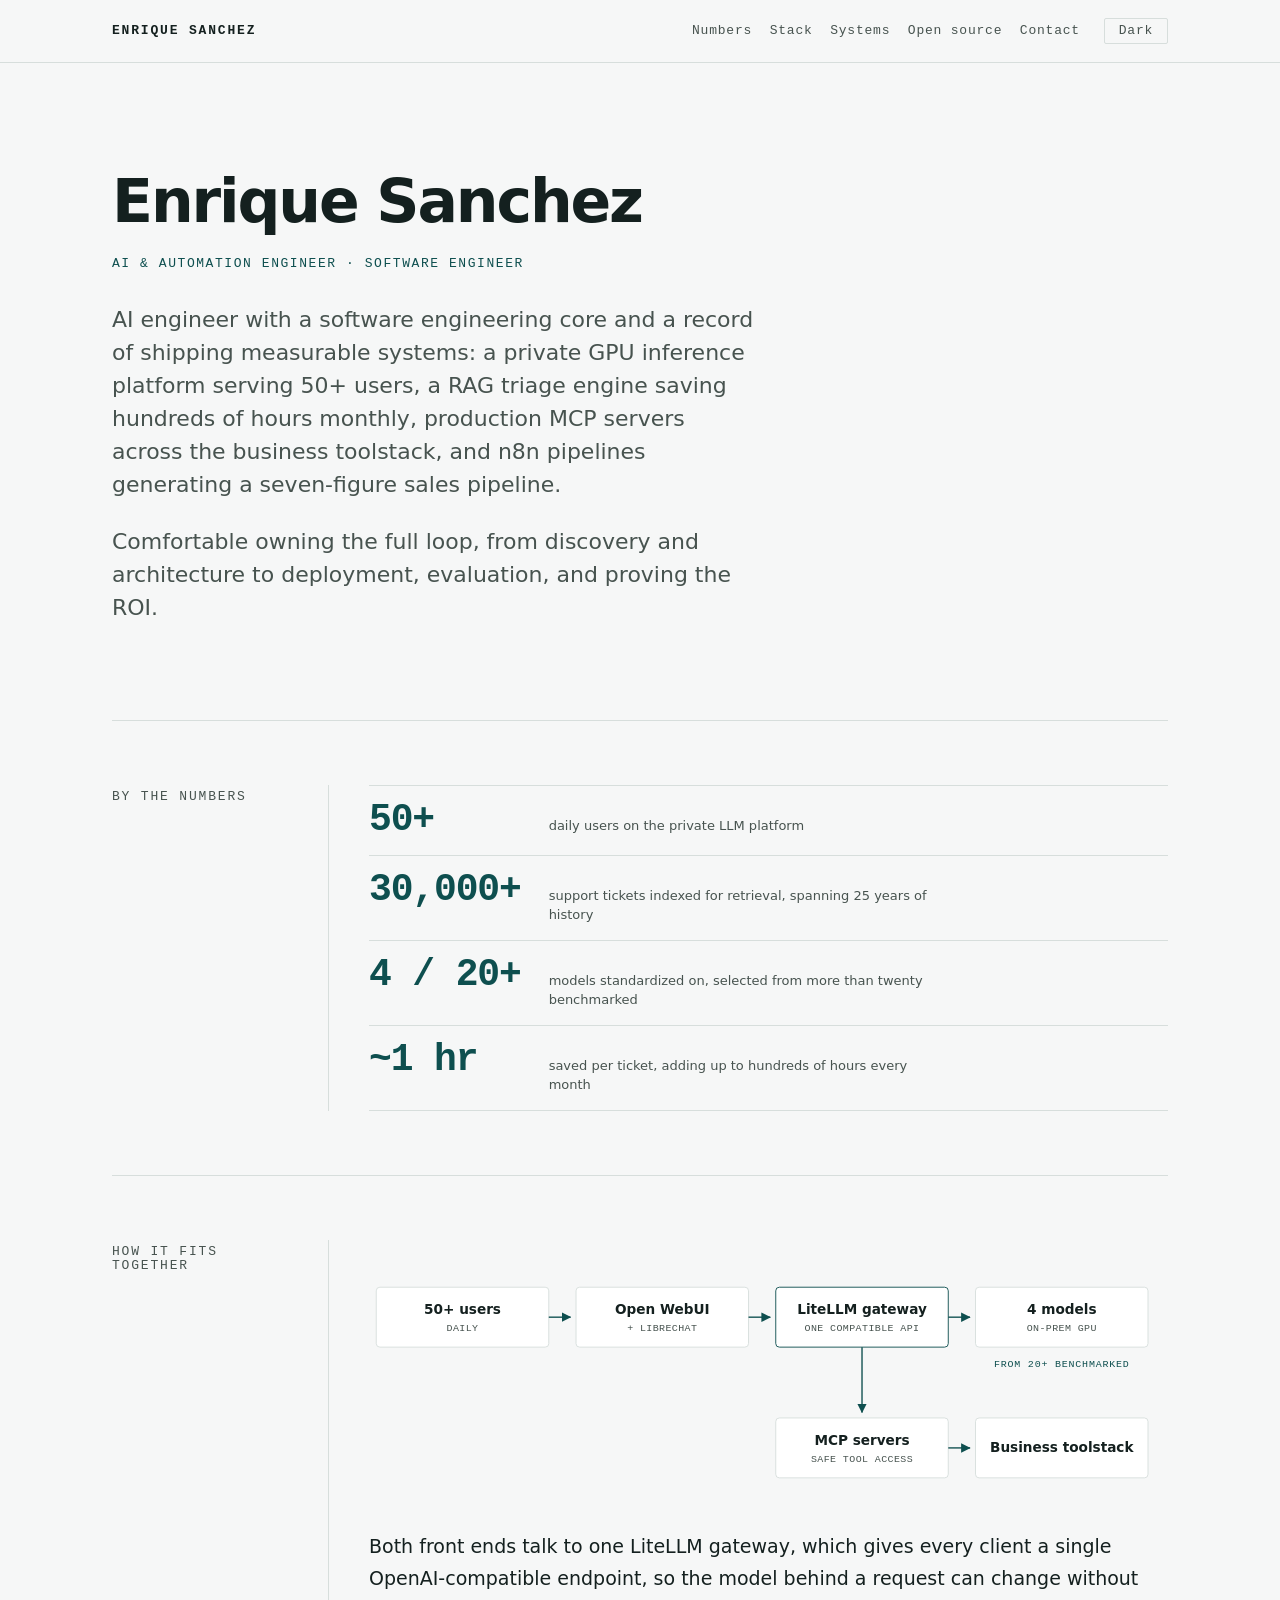
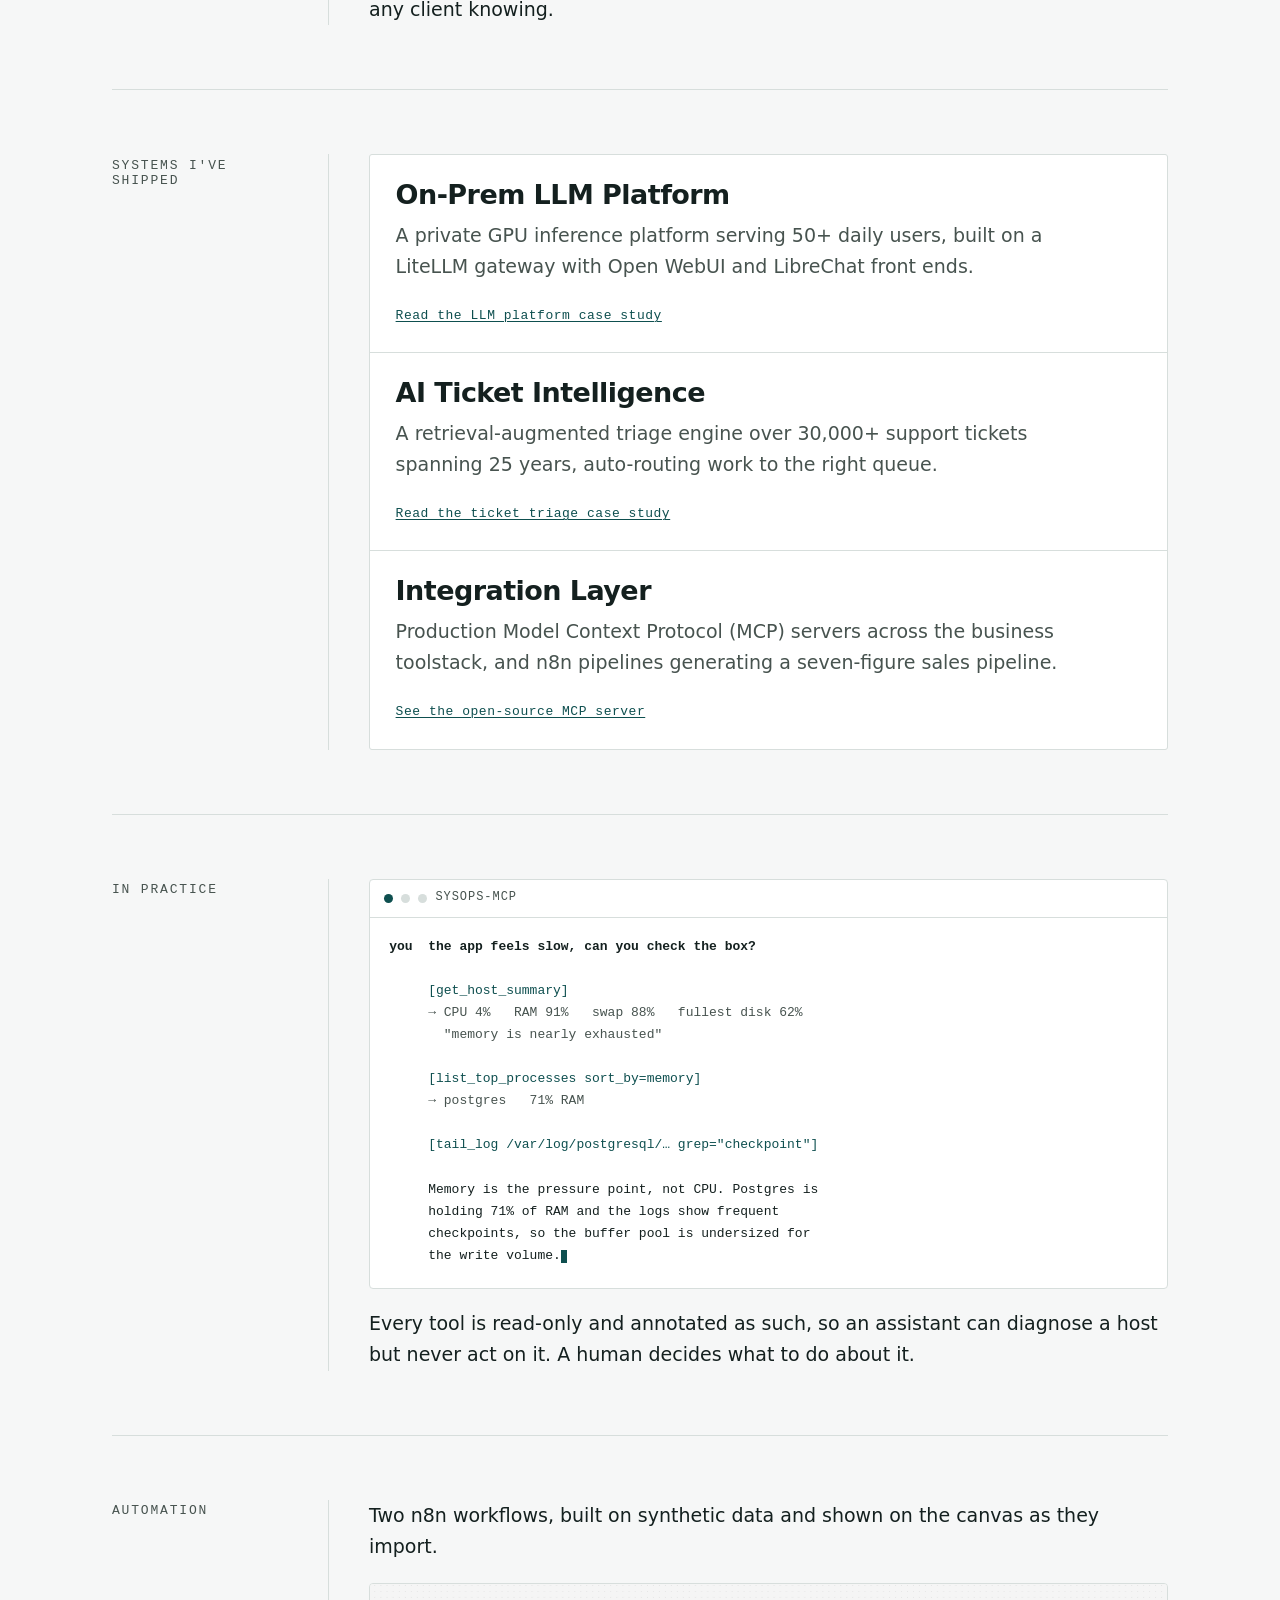
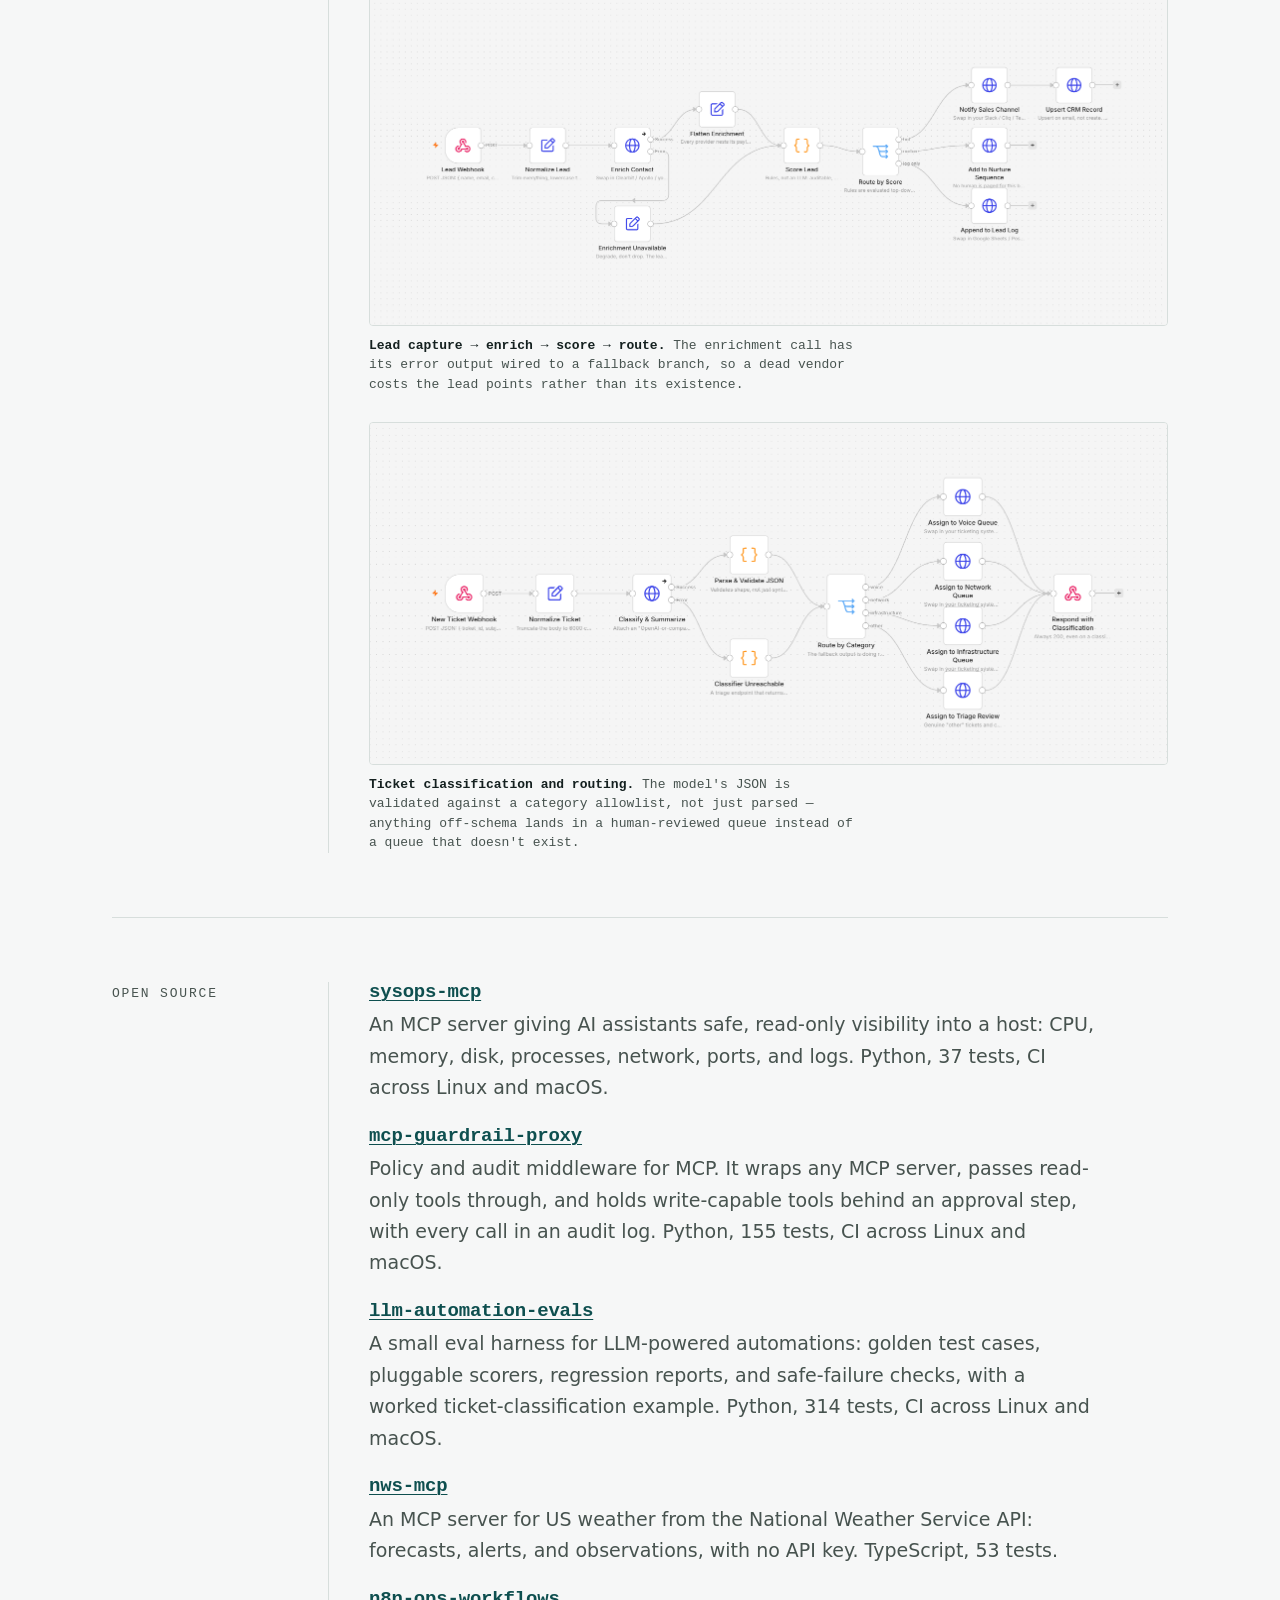
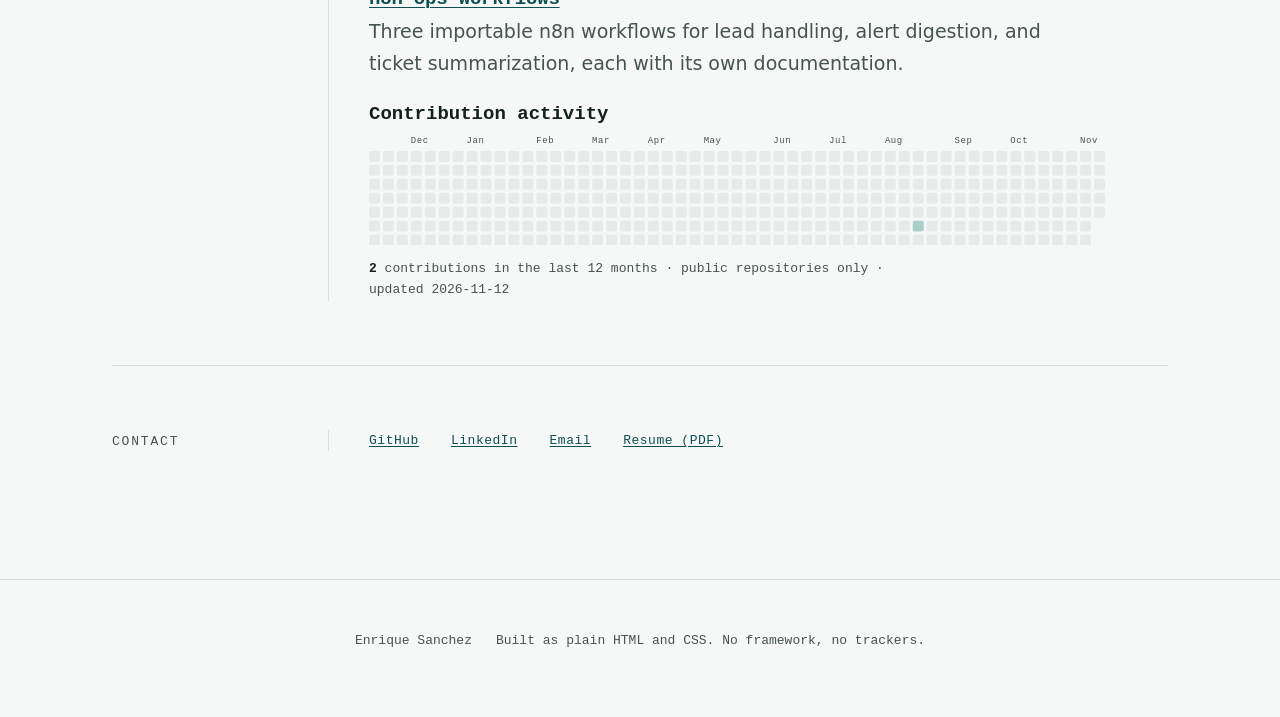
==== commit b5a2b639: "Add open-source cards for the four repositories published today mcp-guardrail-proxy, llm-automation-" ====
--- a/index.html
+++ b/index.html
@@ -263,6 +263,39 @@
               37 tests, CI across Linux and macOS.
             </p>
           </li>
+          <li>
+            <h3><a href="https://github.com/Enrique-S-J/mcp-guardrail-proxy" rel="noopener">mcp-guardrail-proxy</a></h3>
+            <p>
+              Policy and audit middleware for MCP. It wraps any MCP server, passes
+              read-only tools through, and holds write-capable tools behind an
+              approval step, with every call in an audit log. Python, 155 tests,
+              CI across Linux and macOS.
+            </p>
+          </li>
+          <li>
+            <h3><a href="https://github.com/Enrique-S-J/llm-automation-evals" rel="noopener">llm-automation-evals</a></h3>
+            <p>
+              A small eval harness for LLM-powered automations: golden test cases,
+              pluggable scorers, regression reports, and safe-failure checks, with
+              a worked ticket-classification example. Python, 314 tests, CI across
+              Linux and macOS.
+            </p>
+          </li>
+          <li>
+            <h3><a href="https://github.com/Enrique-S-J/nws-mcp" rel="noopener">nws-mcp</a></h3>
+            <p>
+              An MCP server for US weather from the National Weather Service API:
+              forecasts, alerts, and observations, with no API key. TypeScript,
+              53 tests.
+            </p>
+          </li>
+          <li>
+            <h3><a href="https://github.com/Enrique-S-J/n8n-ops-workflows" rel="noopener">n8n-ops-workflows</a></h3>
+            <p>
+              Three importable n8n workflows for lead handling, alert digestion,
+              and ticket summarization, each with its own documentation.
+            </p>
+          </li>
           <!-- One card per repository that is public right now, checked with
                `gh repo list Enrique-S-J` (add the visibility flag for public).
                A repository gets its card in the same change that confirms it
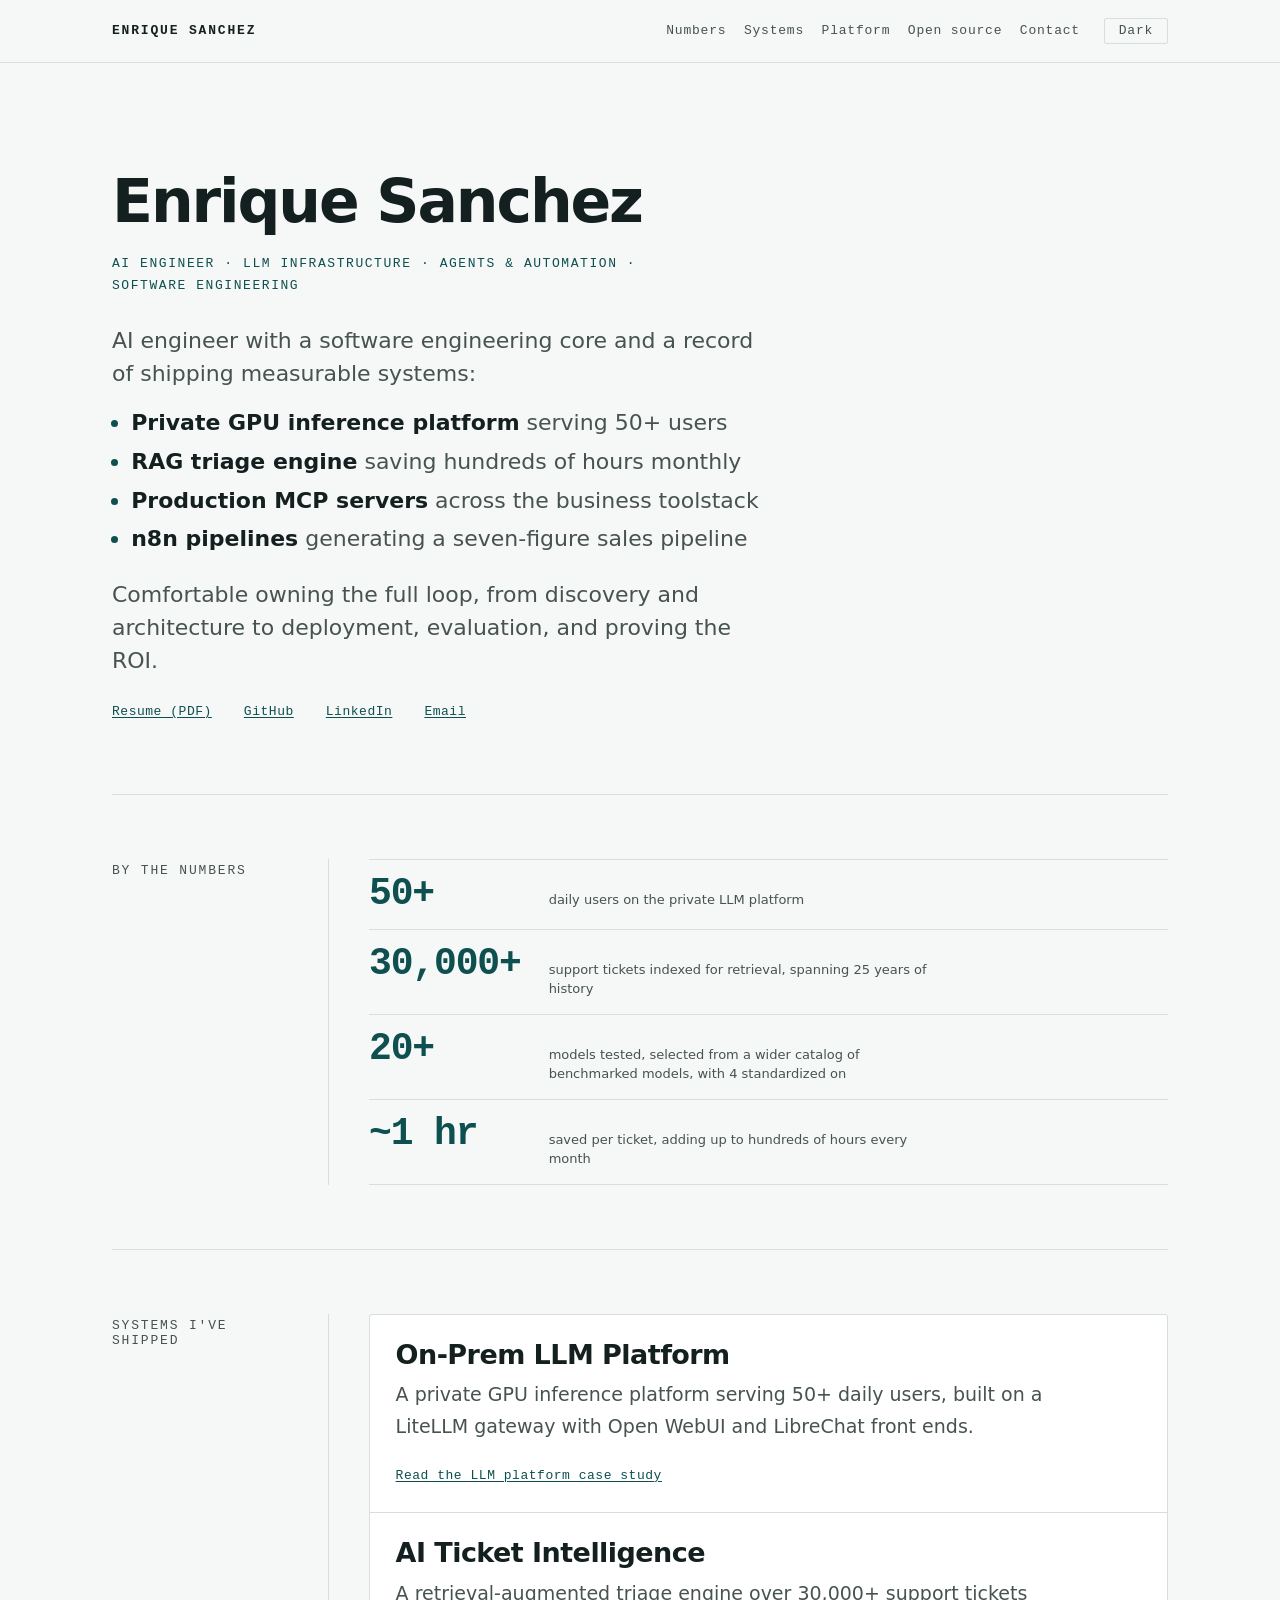
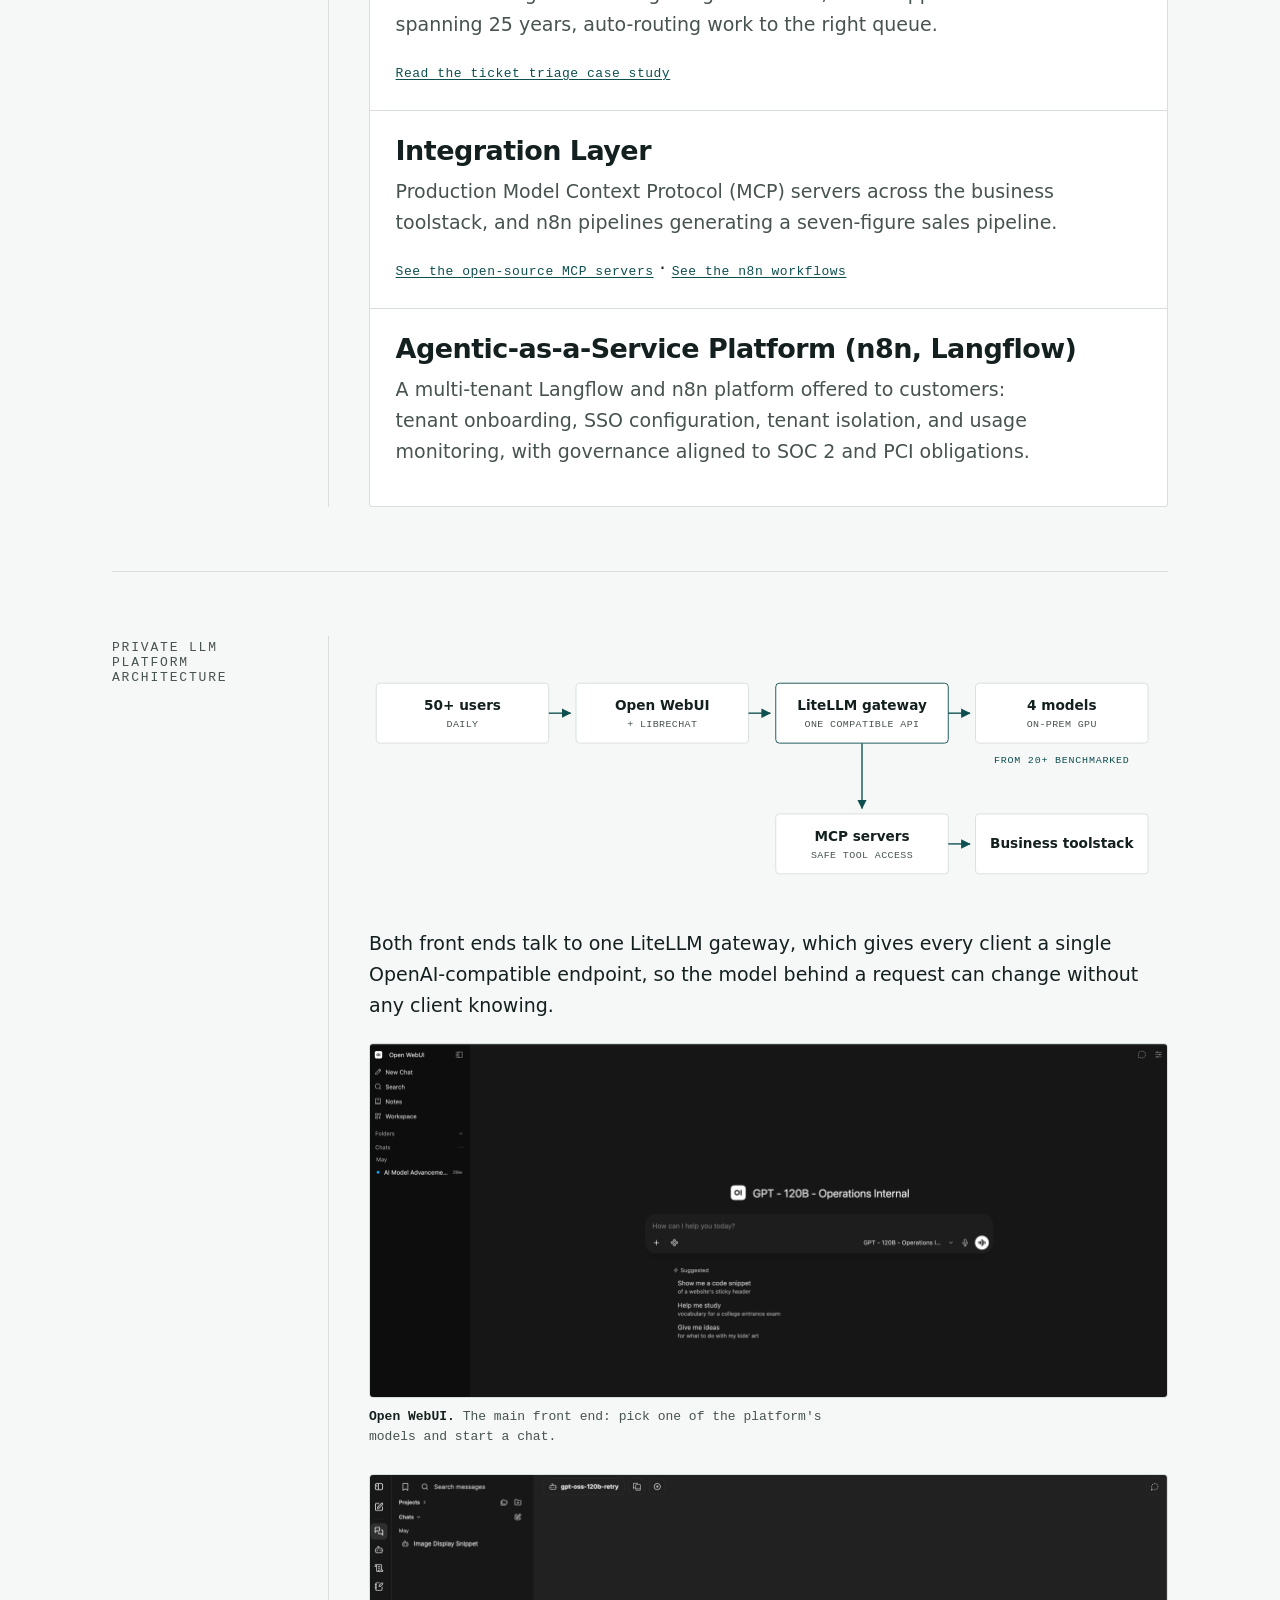
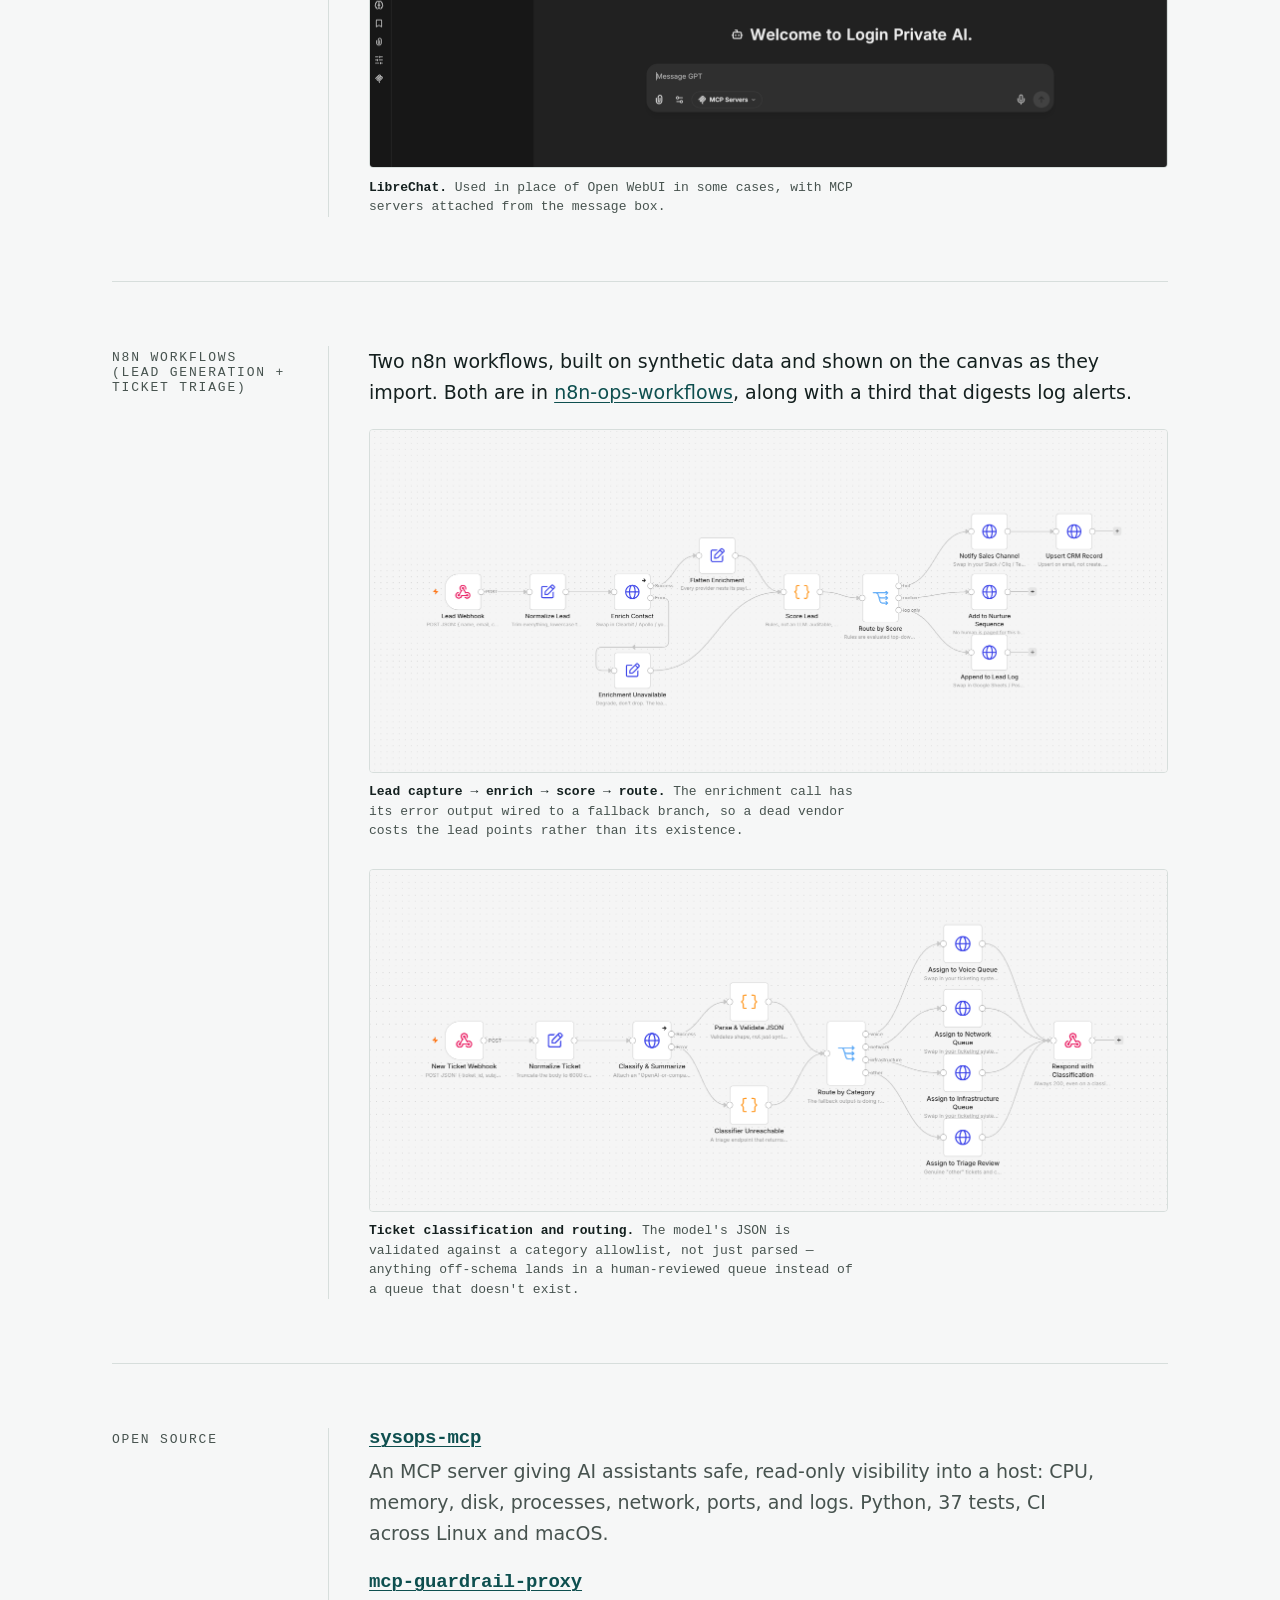
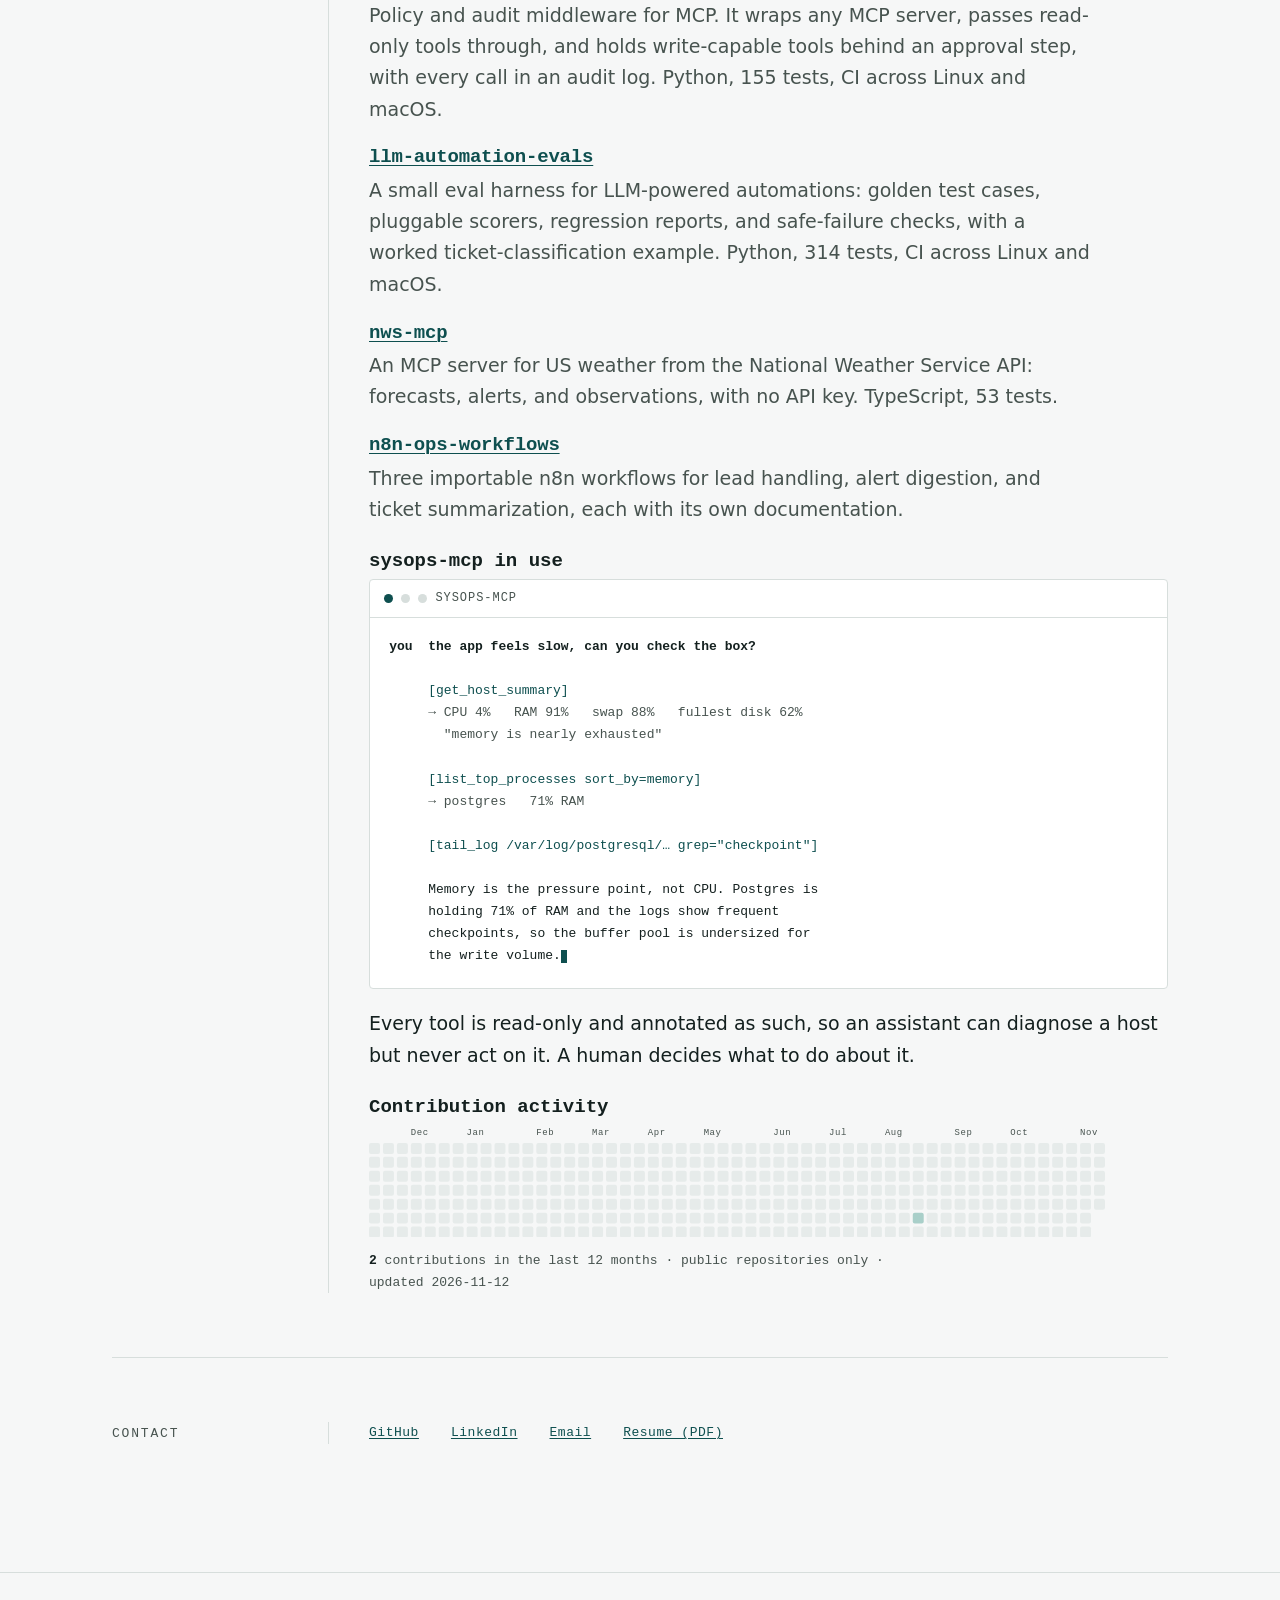
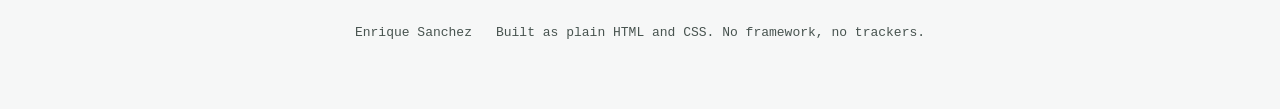
==== commit b3649860: "Reorganize the home page around the resume The page had grown section by section and read out of ord" ====
--- a/index.html
+++ b/index.html
@@ -3,12 +3,12 @@
 <head>
 <meta charset="utf-8">
 <meta name="viewport" content="width=device-width, initial-scale=1">
-<title>Enrique Sanchez — AI &amp; Automation Engineer</title>
+<title>Enrique Sanchez — AI Engineer</title>
 <meta name="description" content="AI and automation engineer building measurable systems: a private GPU inference platform, a RAG ticket triage engine, production MCP servers, and n8n pipelines.">
 <link rel="canonical" href="https://enrique-s-j.github.io/">
 <meta property="og:type" content="website">
 <meta property="og:url" content="https://enrique-s-j.github.io/">
-<meta property="og:title" content="Enrique Sanchez — AI &amp; Automation Engineer">
+<meta property="og:title" content="Enrique Sanchez — AI Engineer">
 <meta property="og:description" content="AI and automation engineer building measurable systems: a private GPU inference platform, a RAG ticket triage engine, production MCP servers, and n8n pipelines.">
 <link rel="icon" href="/assets/favicon.svg" type="image/svg+xml">
 <link rel="stylesheet" href="/assets/style.css">
@@ -33,8 +33,8 @@
     <a class="mark" href="/">Enrique Sanchez</a>
     <nav aria-label="Primary">
       <a href="#numbers">Numbers</a>
-      <a href="#stack">Stack</a>
       <a href="#systems">Systems</a>
+      <a href="#stack">Platform</a>
       <a href="#open-source">Open source</a>
       <a href="#contact">Contact</a>
     </nav>
@@ -48,18 +48,27 @@
 
     <section class="hero">
       <h1>Enrique Sanchez</h1>
-      <p class="hero__role">AI &amp; Automation Engineer · Software Engineer</p>
+      <p class="hero__role">AI Engineer · LLM Infrastructure · Agents &amp; Automation · Software Engineering</p>
       <p class="hero__intro">
         AI engineer with a software engineering core and a record of shipping
-        measurable systems: a private GPU inference platform serving 50+ users,
-        a RAG triage engine saving hundreds of hours monthly, production MCP
-        servers across the business toolstack, and n8n pipelines generating a
-        seven-figure sales pipeline.
+        measurable systems:
       </p>
+      <ul class="hero__list">
+        <li><strong>Private GPU inference platform</strong> serving 50+ users</li>
+        <li><strong>RAG triage engine</strong> saving hundreds of hours monthly</li>
+        <li><strong>Production MCP servers</strong> across the business toolstack</li>
+        <li><strong>n8n pipelines</strong> generating a seven-figure sales pipeline</li>
+      </ul>
       <p class="hero__intro">
         Comfortable owning the full loop, from discovery and architecture to
         deployment, evaluation, and proving the ROI.
       </p>
+      <ul class="contact">
+        <li><a href="/assets/Enrique_Sanchez_Resume.pdf">Resume (PDF)</a></li>
+        <li><a href="https://github.com/Enrique-S-J" rel="noopener">GitHub</a></li>
+        <li><a href="https://linkedin.com/in/enrique-sanchez326" rel="noopener">LinkedIn</a></li>
+        <li><a href="mailto:sanchezenriquejunior01@gmail.com">Email</a></li>
+      </ul>
     </section>
 
     <section class="section" id="numbers" aria-labelledby="numbers-label">
@@ -75,8 +84,8 @@
             <span class="readout__key">support tickets indexed for retrieval, spanning 25 years of history</span>
           </li>
           <li>
-            <span class="readout__val">4 / 20+</span>
-            <span class="readout__key">models standardized on, selected from more than twenty benchmarked</span>
+            <span class="readout__val">20+</span>
+            <span class="readout__key">models tested, selected from a wider catalog of benchmarked models, with 4 standardized on</span>
           </li>
           <li>
             <span class="readout__val">~1 hr</span>
@@ -86,8 +95,50 @@
       </div>
     </section>
 
+    <section class="section" id="systems" aria-labelledby="systems-label">
+      <h2 class="section__label" id="systems-label">Systems I've shipped</h2>
+      <div class="section__body">
+        <ul class="systems">
+          <li>
+            <h3>On-Prem LLM Platform</h3>
+            <p>
+              A private GPU inference platform serving 50+ daily users, built on a
+              LiteLLM gateway with Open WebUI and LibreChat front ends.
+            </p>
+            <a href="/case-studies/llm-platform.html">Read the LLM platform case study</a>
+          </li>
+          <li>
+            <h3>AI Ticket Intelligence</h3>
+            <p>
+              A retrieval-augmented triage engine over 30,000+ support tickets
+              spanning 25 years, auto-routing work to the right queue.
+            </p>
+            <a href="/case-studies/ticket-triage.html">Read the ticket triage case study</a>
+          </li>
+          <li>
+            <h3>Integration Layer</h3>
+            <p>
+              Production Model Context Protocol (MCP) servers across the business
+              toolstack, and n8n pipelines generating a seven-figure sales
+              pipeline.
+            </p>
+            <a href="#open-source">See the open-source MCP servers</a> ·
+            <a href="#workflows">See the n8n workflows</a>
+          </li>
+          <li>
+            <h3>Agentic-as-a-Service Platform (n8n, Langflow)</h3>
+            <p>
+              A multi-tenant Langflow and n8n platform offered to customers:
+              tenant onboarding, SSO configuration, tenant isolation, and usage
+              monitoring, with governance aligned to SOC 2 and PCI obligations.
+            </p>
+          </li>
+        </ul>
+      </div>
+    </section>
+
     <section class="section" id="stack" aria-labelledby="stack-label">
-      <h2 class="section__label" id="stack-label">How it fits together</h2>
+      <h2 class="section__label" id="stack-label">Private LLM platform architecture</h2>
       <div class="section__body">
 
         <div class="diagram-scroll">
@@ -148,53 +199,102 @@
           single OpenAI-compatible endpoint, so the model behind a request can
           change without any client knowing.
         </p>
-      </div>
-    </section>
-
-    <section class="section" id="systems" aria-labelledby="systems-label">
-      <h2 class="section__label" id="systems-label">Systems I've shipped</h2>
-      <div class="section__body">
-        <ul class="systems">
-          <li>
-            <h3>On-Prem LLM Platform</h3>
-            <p>
-              A private GPU inference platform serving 50+ daily users, built on a
-              LiteLLM gateway with Open WebUI and LibreChat front ends.
-            </p>
-            <a href="/case-studies/llm-platform.html">Read the LLM platform case study</a>
-          </li>
-          <li>
-            <h3>AI Ticket Intelligence</h3>
-            <p>
-              A retrieval-augmented triage engine over 30,000+ support tickets
-              spanning 25 years, auto-routing work to the right queue.
-            </p>
-            <a href="/case-studies/ticket-triage.html">Read the ticket triage case study</a>
-          </li>
-          <li>
-            <h3>Integration Layer</h3>
-            <p>
-              Production Model Context Protocol (MCP) servers across the business
-              toolstack, and n8n pipelines generating a seven-figure sales
-              pipeline.
-            </p>
-            <a href="#open-source">See the open-source MCP server</a>
-          </li>
-          <!-- EDIT ME: fourth card, "Agentic-as-a-Service Platform".
-               Left out until there are approved facts for it. Before adding it:
-               1. What is the platform in one factual sentence: who uses it, and
-                  what does it run for them?
-               2. Which fact or number already on the resume backs that sentence?
-                  State only that.
-               3. Will it get a case study? If not, the card carries no link.
-               Then add an <li> here in the same shape as the three above. -->
+
+        <div class="shots">
+          <figure class="shot shot--webui">
+            <img src="/assets/llm-open-webui.png" width="1600" height="711" loading="lazy" decoding="async"
+                 alt="The Open WebUI start screen in a dark theme: a sidebar with New Chat, Search, Notes and Workspace, and in the centre a message box with a 120B model selected and three suggested prompts beneath it.">
+            <figcaption><b>Open WebUI.</b> The main front end: pick one of the platform's models and start a chat.</figcaption>
+          </figure>
+
+          <figure class="shot shot--libre">
+            <img src="/assets/llm-librechat.png" width="1600" height="589" loading="lazy" decoding="async"
+                 alt="The LibreChat start screen in a dark theme: a sidebar of projects and chats, a model selector at the top, and a message box with an MCP Servers menu beside the attachment and settings buttons.">
+            <figcaption><b>LibreChat.</b> Used in place of Open WebUI in some cases, with MCP servers attached from the message box.</figcaption>
+          </figure>
+        </div>
+      </div>
+    </section>
+
+    <section class="section" id="workflows" aria-labelledby="workflows-label">
+      <h2 class="section__label" id="workflows-label">n8n workflows (Lead generation + Ticket triage)</h2>
+      <div class="section__body">
+        <p>
+          Two n8n workflows, built on synthetic data and shown on the canvas as
+          they import. Both are in
+          <a href="https://github.com/Enrique-S-J/n8n-ops-workflows" rel="noopener">n8n-ops-workflows</a>,
+          along with a third that digests log alerts.
+        </p>
+
+        <div class="shots">
+          <figure class="shot">
+            <img src="/assets/n8n-lead-capture.png" width="1600" height="687" loading="lazy" decoding="async"
+                 alt="An n8n canvas showing a lead pipeline: a webhook feeds a normalize step, then an enrichment HTTP request whose success and error outputs both converge on a scoring code node, which routes through a switch to hot, nurture, and log-only branches.">
+            <figcaption><b>Lead capture → enrich → score → route.</b> The enrichment call has its error output wired to a fallback branch, so a dead vendor costs the lead points rather than its existence.</figcaption>
+          </figure>
+
+          <figure class="shot">
+            <img src="/assets/n8n-ticket-triage.png" width="1600" height="687" loading="lazy" decoding="async"
+                 alt="An n8n canvas showing a ticket triage pipeline: a webhook and normalize step feed an LLM classification request, whose success path goes to a JSON validation node and whose error path goes to a fallback, both converging on a switch that fans out to voice, network, infrastructure, and triage-review queues before responding to the webhook.">
+            <figcaption><b>Ticket classification and routing.</b> The model's JSON is validated against a category allowlist, not just parsed — anything off-schema lands in a human-reviewed queue instead of a queue that doesn't exist.</figcaption>
+          </figure>
+        </div>
+      </div>
+    </section>
+
+    <section class="section" id="open-source" aria-labelledby="oss-label">
+      <h2 class="section__label" id="oss-label">Open source</h2>
+      <div class="section__body">
+        <ul class="repos">
+          <li>
+            <h3><a href="https://github.com/Enrique-S-J/sysops-mcp" rel="noopener">sysops-mcp</a></h3>
+            <p>
+              An MCP server giving AI assistants safe, read-only visibility into a
+              host: CPU, memory, disk, processes, network, ports, and logs. Python,
+              37 tests, CI across Linux and macOS.
+            </p>
+          </li>
+          <li>
+            <h3><a href="https://github.com/Enrique-S-J/mcp-guardrail-proxy" rel="noopener">mcp-guardrail-proxy</a></h3>
+            <p>
+              Policy and audit middleware for MCP. It wraps any MCP server, passes
+              read-only tools through, and holds write-capable tools behind an
+              approval step, with every call in an audit log. Python, 155 tests,
+              CI across Linux and macOS.
+            </p>
+          </li>
+          <li>
+            <h3><a href="https://github.com/Enrique-S-J/llm-automation-evals" rel="noopener">llm-automation-evals</a></h3>
+            <p>
+              A small eval harness for LLM-powered automations: golden test cases,
+              pluggable scorers, regression reports, and safe-failure checks, with
+              a worked ticket-classification example. Python, 314 tests, CI across
+              Linux and macOS.
+            </p>
+          </li>
+          <li>
+            <h3><a href="https://github.com/Enrique-S-J/nws-mcp" rel="noopener">nws-mcp</a></h3>
+            <p>
+              An MCP server for US weather from the National Weather Service API:
+              forecasts, alerts, and observations, with no API key. TypeScript,
+              53 tests.
+            </p>
+          </li>
+          <li>
+            <h3><a href="https://github.com/Enrique-S-J/n8n-ops-workflows" rel="noopener">n8n-ops-workflows</a></h3>
+            <p>
+              Three importable n8n workflows for lead handling, alert digestion,
+              and ticket summarization, each with its own documentation.
+            </p>
+          </li>
+          <!-- One card per repository that is public right now, checked with
+               `gh repo list Enrique-S-J` (add the visibility flag for public).
+               A repository gets its card in the same change that confirms it
+               is public, never before: a card for an unpublished repository
+               is a link that 404s. -->
         </ul>
-      </div>
-    </section>
-
-    <section class="section" id="transcript" aria-labelledby="transcript-label">
-      <h2 class="section__label" id="transcript-label">In practice</h2>
-      <div class="section__body">
+
+        <h3>sysops-mcp in use</h3>
         <div class="terminal">
           <div class="terminal__bar">
             <span class="terminal__dot"></span>
@@ -222,86 +322,6 @@
           Every tool is read-only and annotated as such, so an assistant can
           diagnose a host but never act on it. A human decides what to do about it.
         </p>
-      </div>
-    </section>
-
-    <section class="section" id="workflows" aria-labelledby="workflows-label">
-      <h2 class="section__label" id="workflows-label">Automation</h2>
-      <div class="section__body">
-        <!-- The repository these workflows live in is not public yet. Link it
-             from this paragraph once it is. -->
-        <p>
-          Two n8n workflows, built on synthetic data and shown on the canvas as
-          they import.
-        </p>
-
-        <div class="shots">
-          <figure class="shot">
-            <img src="/assets/n8n-lead-capture.png" width="1600" height="687" loading="lazy" decoding="async"
-                 alt="An n8n canvas showing a lead pipeline: a webhook feeds a normalize step, then an enrichment HTTP request whose success and error outputs both converge on a scoring code node, which routes through a switch to hot, nurture, and log-only branches.">
-            <figcaption><b>Lead capture → enrich → score → route.</b> The enrichment call has its error output wired to a fallback branch, so a dead vendor costs the lead points rather than its existence.</figcaption>
-          </figure>
-
-          <figure class="shot">
-            <img src="/assets/n8n-ticket-triage.png" width="1600" height="687" loading="lazy" decoding="async"
-                 alt="An n8n canvas showing a ticket triage pipeline: a webhook and normalize step feed an LLM classification request, whose success path goes to a JSON validation node and whose error path goes to a fallback, both converging on a switch that fans out to voice, network, infrastructure, and triage-review queues before responding to the webhook.">
-            <figcaption><b>Ticket classification and routing.</b> The model's JSON is validated against a category allowlist, not just parsed — anything off-schema lands in a human-reviewed queue instead of a queue that doesn't exist.</figcaption>
-          </figure>
-        </div>
-      </div>
-    </section>
-
-    <section class="section" id="open-source" aria-labelledby="oss-label">
-      <h2 class="section__label" id="oss-label">Open source</h2>
-      <div class="section__body">
-        <ul class="repos">
-          <li>
-            <h3><a href="https://github.com/Enrique-S-J/sysops-mcp" rel="noopener">sysops-mcp</a></h3>
-            <p>
-              An MCP server giving AI assistants safe, read-only visibility into a
-              host: CPU, memory, disk, processes, network, ports, and logs. Python,
-              37 tests, CI across Linux and macOS.
-            </p>
-          </li>
-          <li>
-            <h3><a href="https://github.com/Enrique-S-J/mcp-guardrail-proxy" rel="noopener">mcp-guardrail-proxy</a></h3>
-            <p>
-              Policy and audit middleware for MCP. It wraps any MCP server, passes
-              read-only tools through, and holds write-capable tools behind an
-              approval step, with every call in an audit log. Python, 155 tests,
-              CI across Linux and macOS.
-            </p>
-          </li>
-          <li>
-            <h3><a href="https://github.com/Enrique-S-J/llm-automation-evals" rel="noopener">llm-automation-evals</a></h3>
-            <p>
-              A small eval harness for LLM-powered automations: golden test cases,
-              pluggable scorers, regression reports, and safe-failure checks, with
-              a worked ticket-classification example. Python, 314 tests, CI across
-              Linux and macOS.
-            </p>
-          </li>
-          <li>
-            <h3><a href="https://github.com/Enrique-S-J/nws-mcp" rel="noopener">nws-mcp</a></h3>
-            <p>
-              An MCP server for US weather from the National Weather Service API:
-              forecasts, alerts, and observations, with no API key. TypeScript,
-              53 tests.
-            </p>
-          </li>
-          <li>
-            <h3><a href="https://github.com/Enrique-S-J/n8n-ops-workflows" rel="noopener">n8n-ops-workflows</a></h3>
-            <p>
-              Three importable n8n workflows for lead handling, alert digestion,
-              and ticket summarization, each with its own documentation.
-            </p>
-          </li>
-          <!-- One card per repository that is public right now, checked with
-               `gh repo list Enrique-S-J` (add the visibility flag for public).
-               A repository gets its card in the same change that confirms it
-               is public, never before: a card for an unpublished repository
-               is a link that 404s. -->
-        </ul>
 
         <h3 id="contrib-heading">Contribution activity</h3>
         <!-- contrib:start -->
--- a/assets/style.css
+++ b/assets/style.css
@@ -258,6 +258,27 @@
   max-width: 46ch;
 }
 
+.hero__list {
+  font-size: var(--step-1);
+  line-height: 1.5;
+  color: var(--ink-muted);
+  max-width: 60ch;
+  margin: -0.5rem 0 1.4rem;
+  padding-left: 1.2rem;
+}
+
+.hero__list li {
+  margin-bottom: 0.35rem;
+}
+
+.hero__list li::marker {
+  color: var(--accent);
+}
+
+.hero__list strong {
+  color: var(--ink);
+}
+
 /* --- Section grid: the hanging label gutter ---
    The structural idea of the page. Section labels sit in their own column
    on wide screens and stack above the content on narrow ones. */
@@ -426,7 +447,7 @@
 
 /* Prose lists only. The component lists (.readout, .systems, .repos,
    .contact) carry a class and set their own box. :where() adds no
-   specificity, so .todo ul further down still overrides this. */
+   specificity, so any classed list still overrides this. */
 .section__body ul:where(:not([class])) {
   max-width: var(--measure);
   padding-left: 1.2rem;
@@ -439,38 +460,6 @@
 
 .section__body li::marker {
   color: var(--accent);
-}
-
-/* Author prompts. Visible while the site is a draft, and deliberately loud
-   so an unfinished page is never mistaken for a finished one. */
-.todo {
-  border: 1px dashed var(--accent);
-  background: var(--accent-soft);
-  border-radius: 3px;
-  padding: 1rem 1.2rem;
-  margin: 0 0 1.4rem;
-  max-width: var(--measure);
-}
-
-.todo p {
-  margin: 0;
-  font-size: var(--step--1);
-  color: var(--ink);
-}
-
-.todo strong {
-  font-family: var(--font-mono);
-  letter-spacing: 0.08em;
-  text-transform: uppercase;
-  display: block;
-  margin-bottom: 0.4rem;
-  color: var(--accent);
-}
-
-.todo ul {
-  margin: 0.5rem 0 0;
-  padding-left: 1.1rem;
-  font-size: var(--step--1);
 }
 
 .stack {
@@ -718,6 +707,14 @@
   background: var(--surface);
 }
 
+.shot--webui img {
+  aspect-ratio: 1600 / 711;
+}
+
+.shot--libre img {
+  aspect-ratio: 1600 / 589;
+}
+
 .shot figcaption {
   font-family: var(--font-mono);
   font-size: var(--step--1);
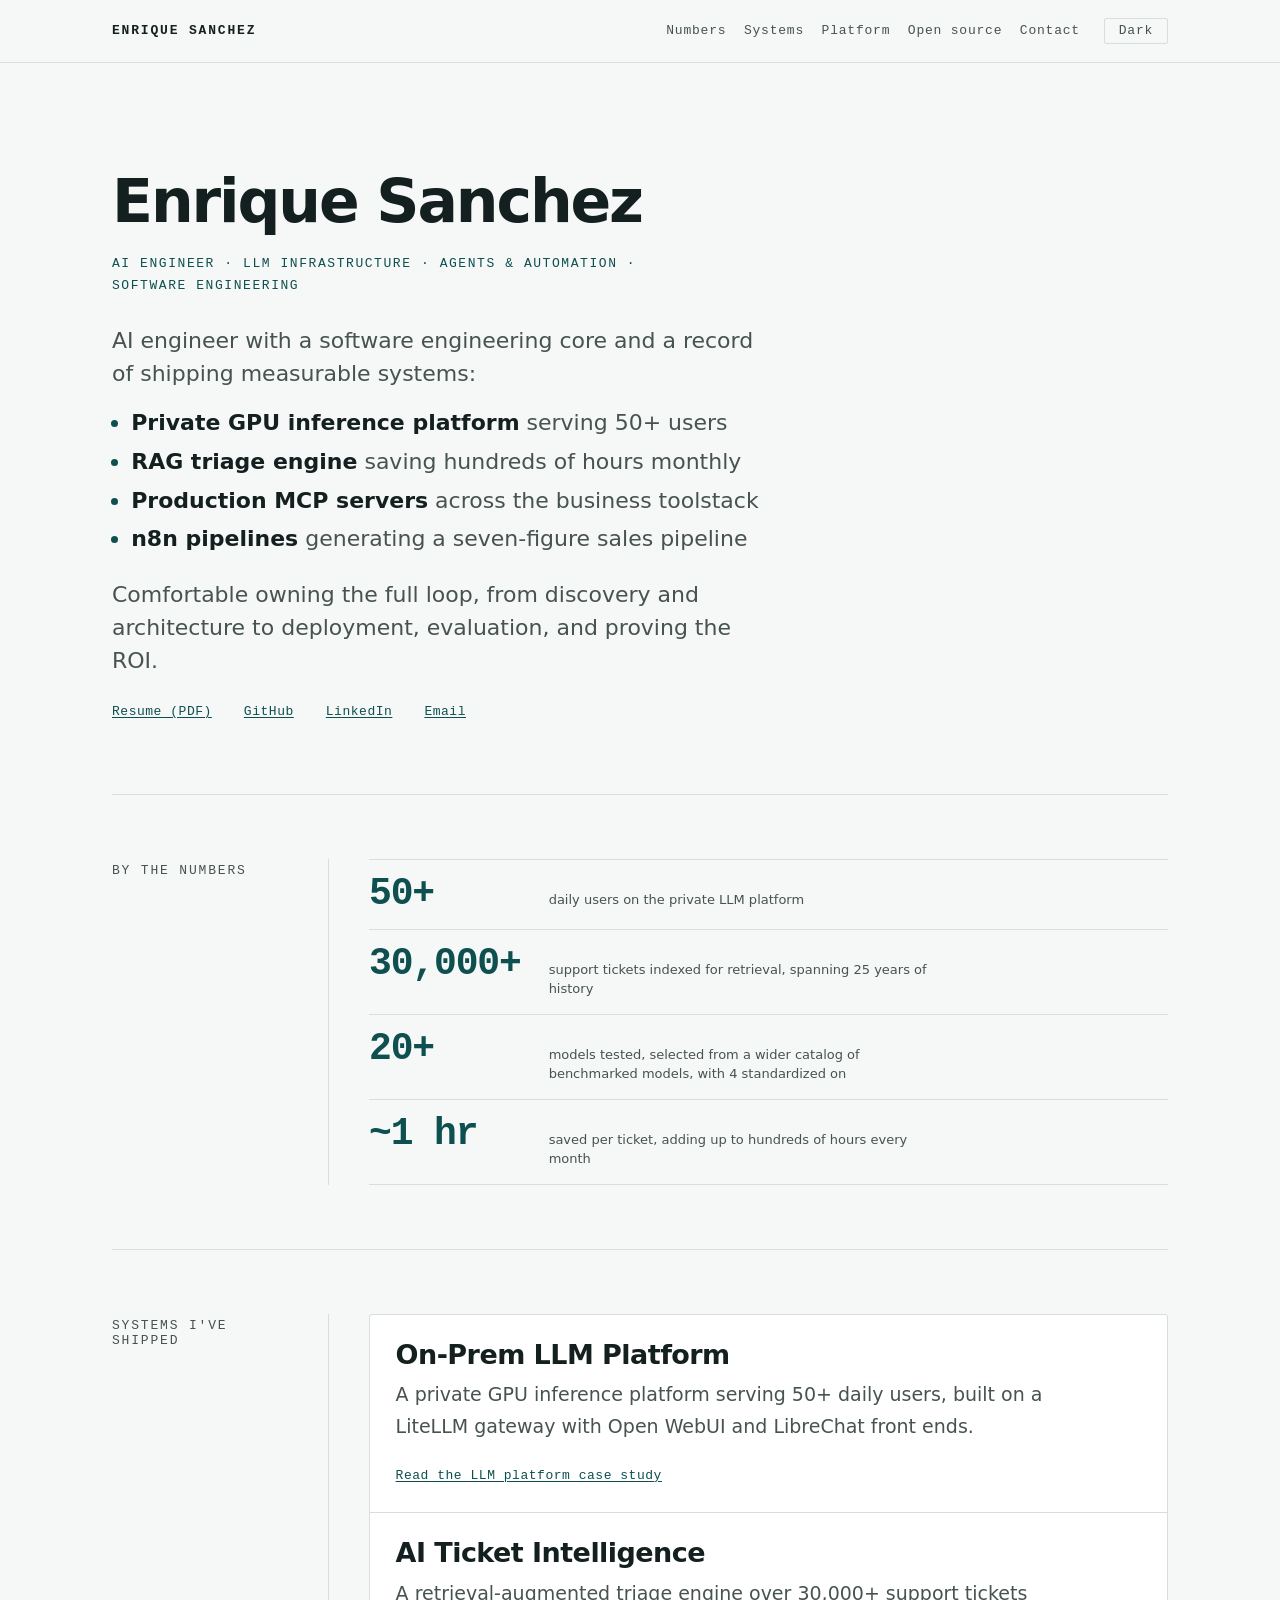
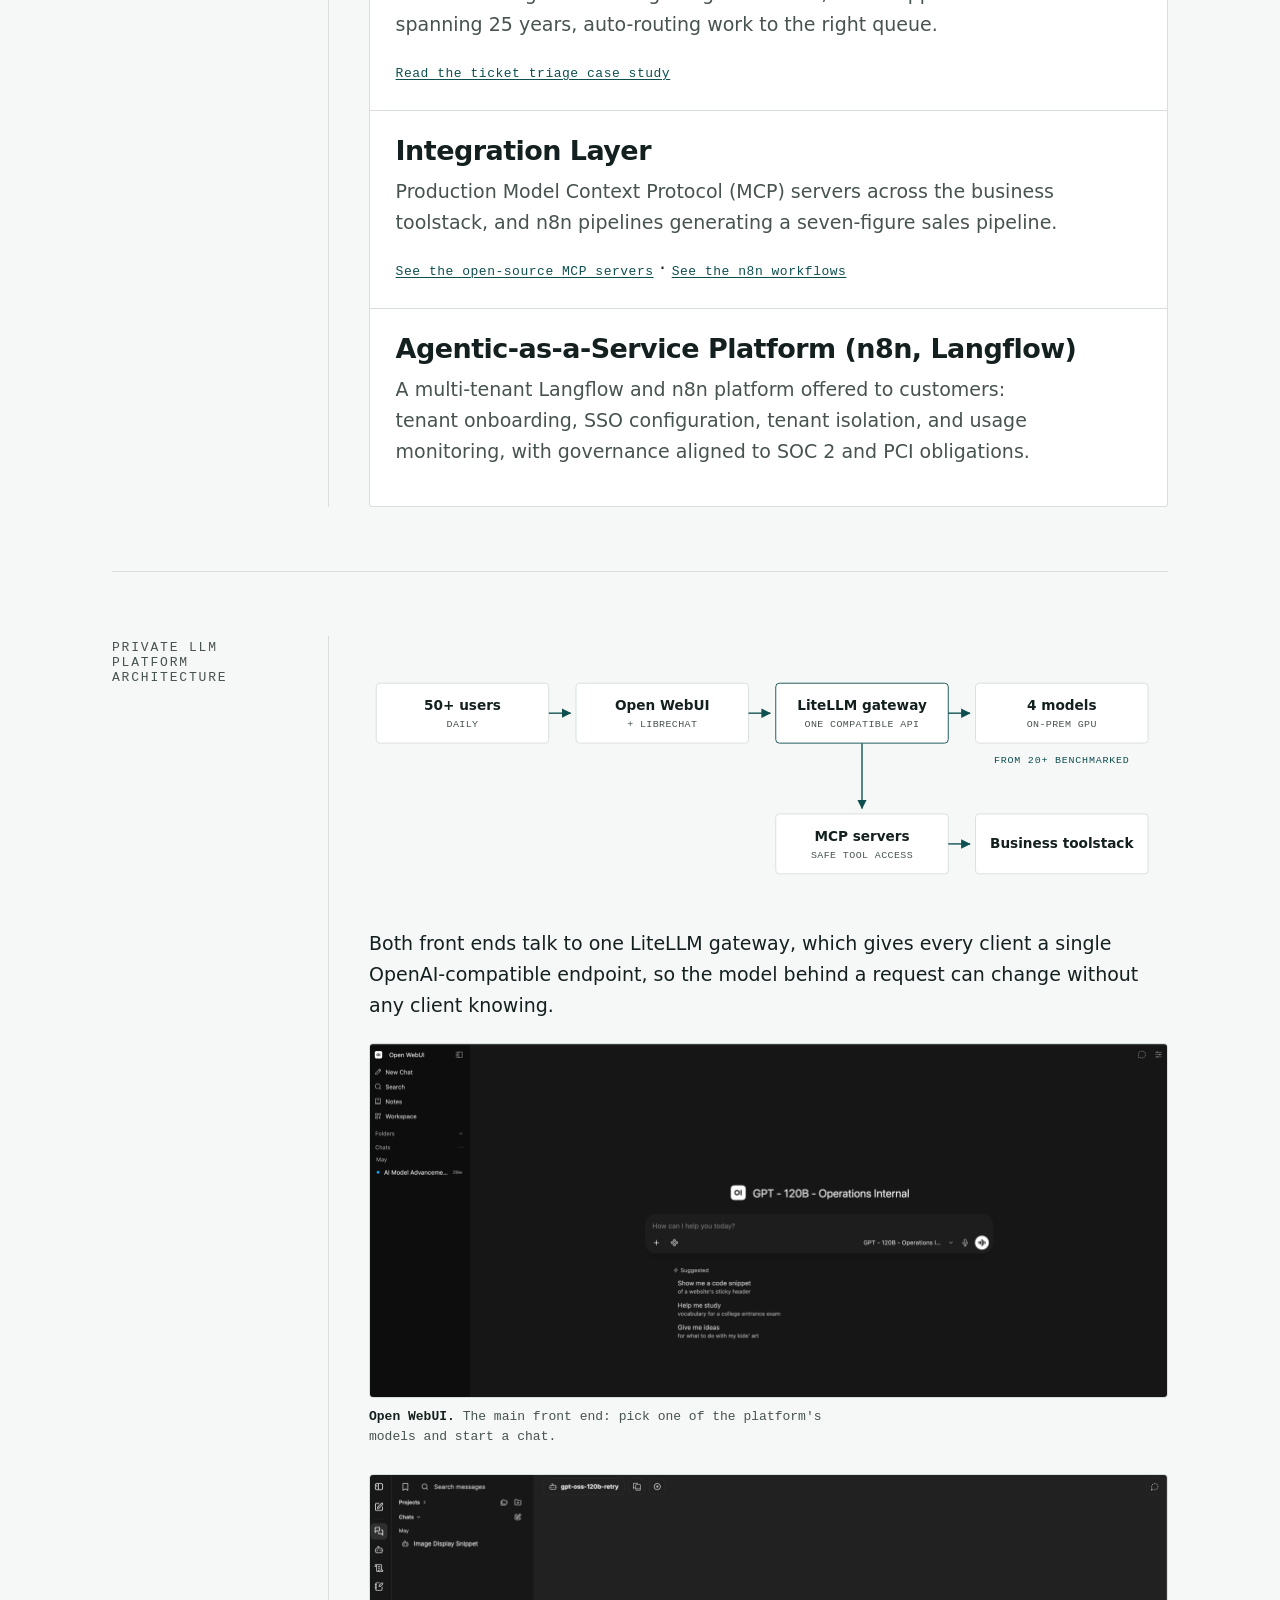
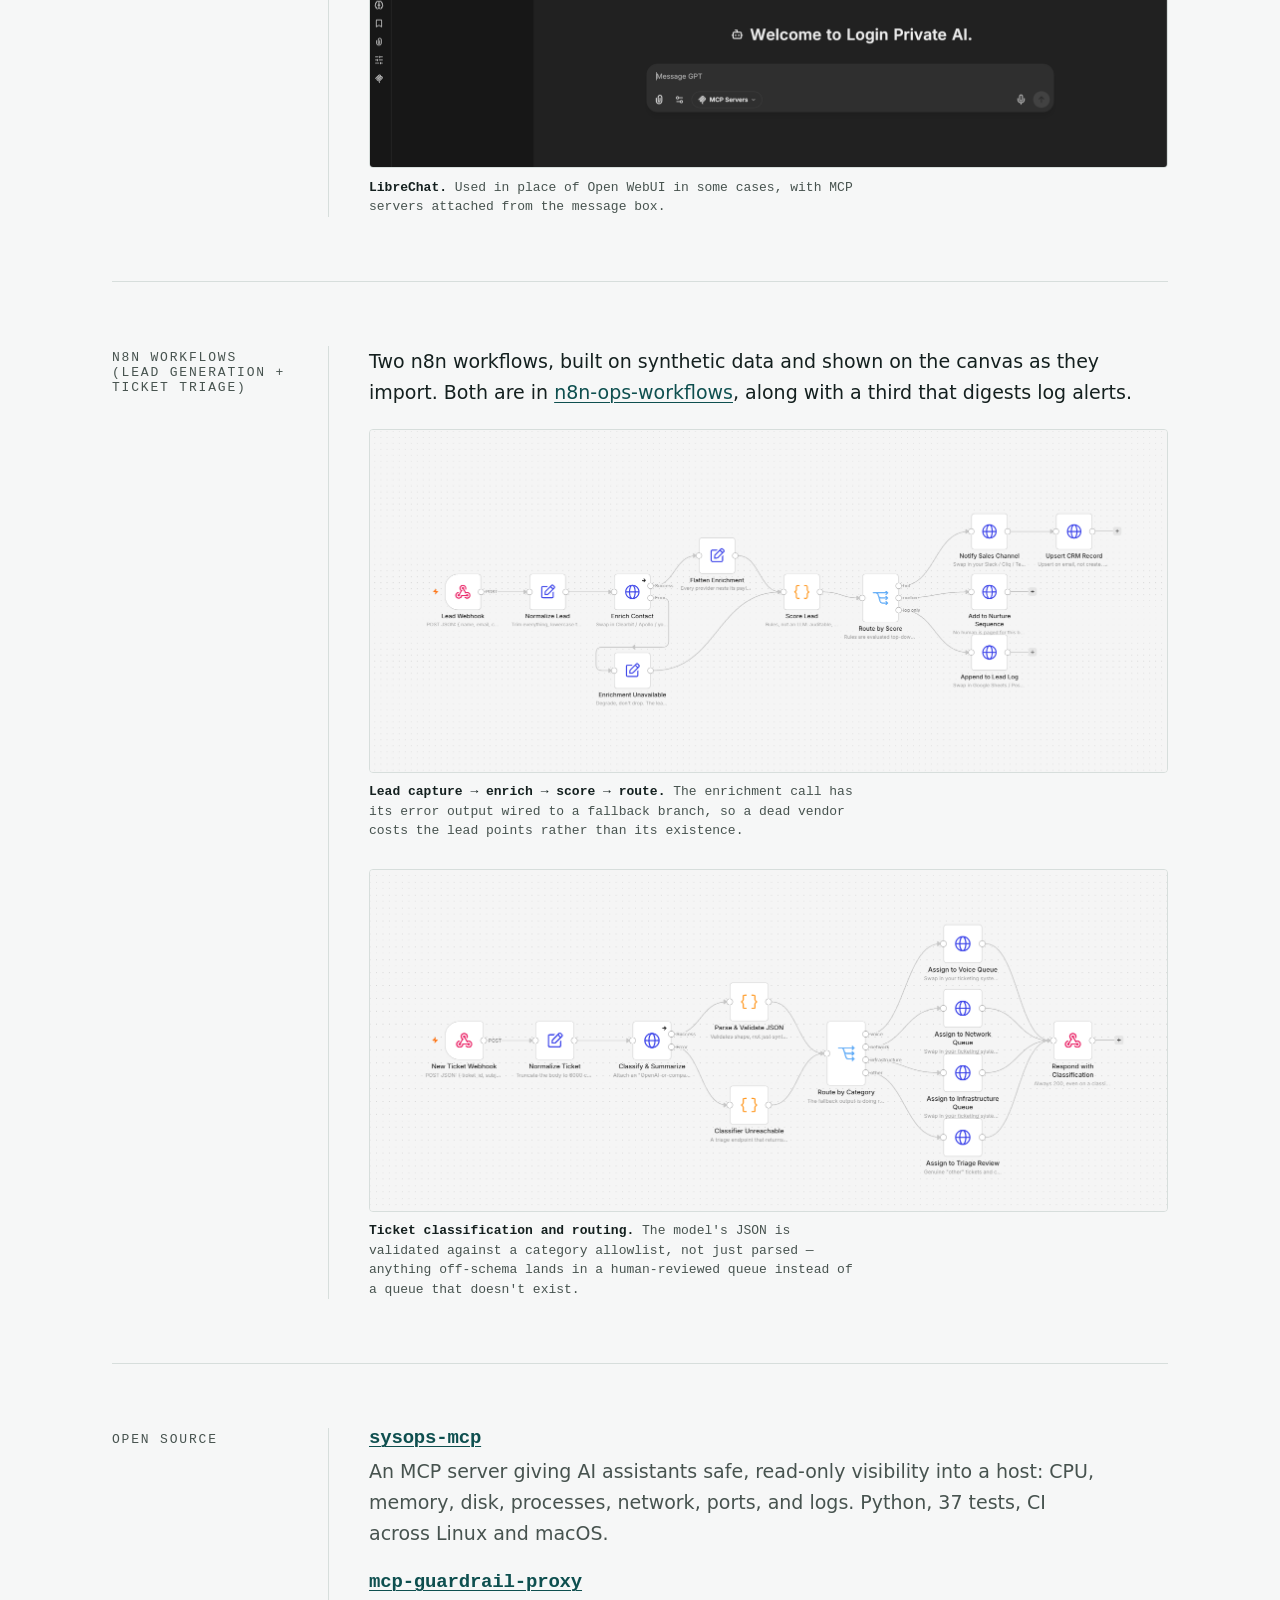
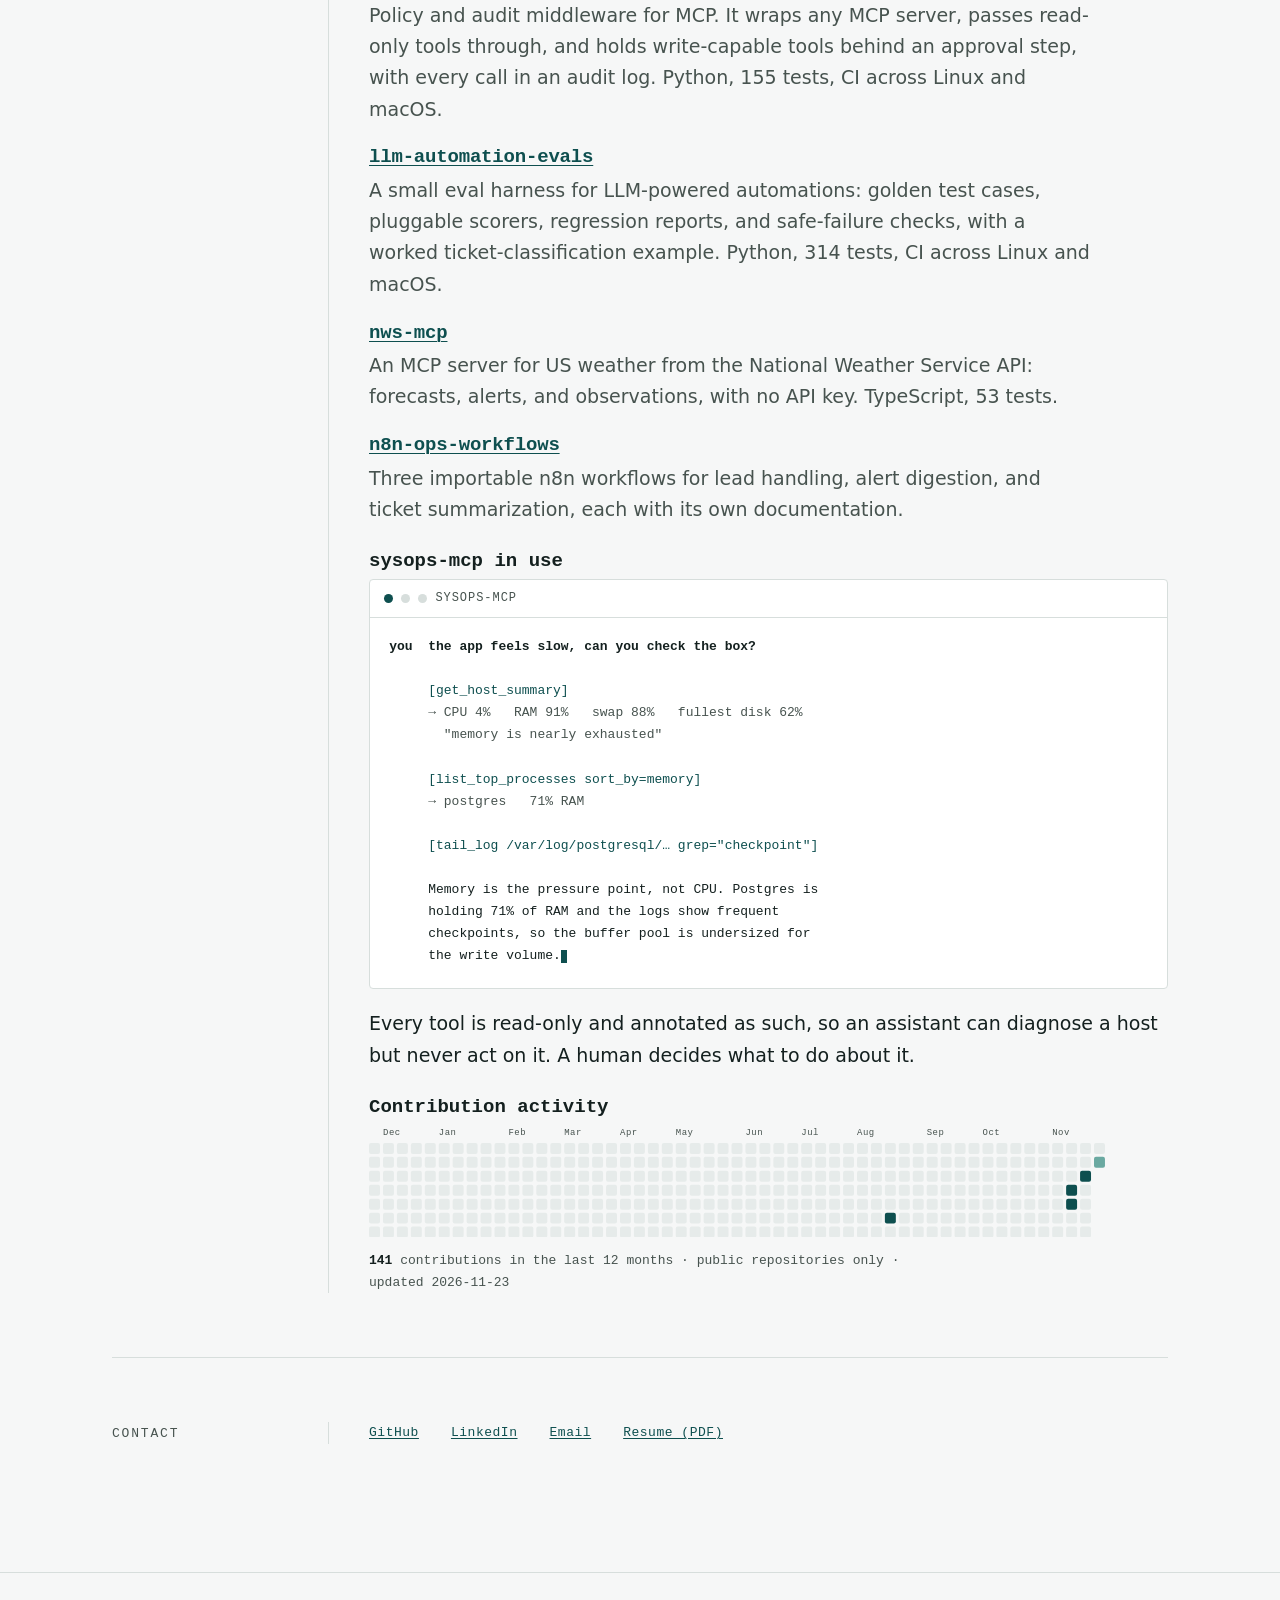
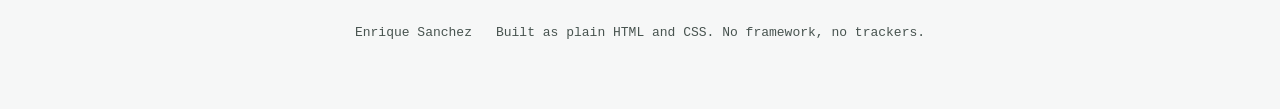
==== commit 988d6c3e: "Refresh contribution grid" ====
--- a/index.html
+++ b/index.html
@@ -325,8 +325,8 @@
 
         <h3 id="contrib-heading">Contribution activity</h3>
         <!-- contrib:start -->
-<svg class="contrib-grid" viewBox="0 0 739 113" role="img" aria-label="GitHub contribution grid: 2 contributions between 2025-11-09 and 2026-11-12."><text class="cg-month" x="42" y="10">Dec</text><text class="cg-month" x="98" y="10">Jan</text><text class="cg-month" x="168" y="10">Feb</text><text class="cg-month" x="224" y="10">Mar</text><text class="cg-month" x="280" y="10">Apr</text><text class="cg-month" x="336" y="10">May</text><text class="cg-month" x="406" y="10">Jun</text><text class="cg-month" x="462" y="10">Jul</text><text class="cg-month" x="518" y="10">Aug</text><text class="cg-month" x="588" y="10">Sep</text><text class="cg-month" x="644" y="10">Oct</text><text class="cg-month" x="714" y="10">Nov</text><rect class="cg-c cg-0" x="0" y="18" width="11" height="11" rx="2"><title>0 contributions on 2025-11-09</title></rect><rect class="cg-c cg-0" x="0" y="32" width="11" height="11" rx="2"><title>0 contributions on 2025-11-10</title></rect><rect class="cg-c cg-0" x="0" y="46" width="11" height="11" rx="2"><title>0 contributions on 2025-11-11</title></rect><rect class="cg-c cg-0" x="0" y="60" width="11" height="11" rx="2"><title>0 contributions on 2025-11-12</title></rect><rect class="cg-c cg-0" x="0" y="74" width="11" height="11" rx="2"><title>0 contributions on 2025-11-13</title></rect><rect class="cg-c cg-0" x="0" y="88" width="11" height="11" rx="2"><title>0 contributions on 2025-11-14</title></rect><rect class="cg-c cg-0" x="0" y="102" width="11" height="11" rx="2"><title>0 contributions on 2025-11-15</title></rect><rect class="cg-c cg-0" x="14" y="18" width="11" height="11" rx="2"><title>0 contributions on 2025-11-16</title></rect><rect class="cg-c cg-0" x="14" y="32" width="11" height="11" rx="2"><title>0 contributions on 2025-11-17</title></rect><rect class="cg-c cg-0" x="14" y="46" width="11" height="11" rx="2"><title>0 contributions on 2025-11-18</title></rect><rect class="cg-c cg-0" x="14" y="60" width="11" height="11" rx="2"><title>0 contributions on 2025-11-19</title></rect><rect class="cg-c cg-0" x="14" y="74" width="11" height="11" rx="2"><title>0 contributions on 2025-11-20</title></rect><rect class="cg-c cg-0" x="14" y="88" width="11" height="11" rx="2"><title>0 contributions on 2025-11-21</title></rect><rect class="cg-c cg-0" x="14" y="102" width="11" height="11" rx="2"><title>0 contributions on 2025-11-22</title></rect><rect class="cg-c cg-0" x="28" y="18" width="11" height="11" rx="2"><title>0 contributions on 2025-11-23</title></rect><rect class="cg-c cg-0" x="28" y="32" width="11" height="11" rx="2"><title>0 contributions on 2025-11-24</title></rect><rect class="cg-c cg-0" x="28" y="46" width="11" height="11" rx="2"><title>0 contributions on 2025-11-25</title></rect><rect class="cg-c cg-0" x="28" y="60" width="11" height="11" rx="2"><title>0 contributions on 2025-11-26</title></rect><rect class="cg-c cg-0" x="28" y="74" width="11" height="11" rx="2"><title>0 contributions on 2025-11-27</title></rect><rect class="cg-c cg-0" x="28" y="88" width="11" height="11" rx="2"><title>0 contributions on 2025-11-28</title></rect><rect class="cg-c cg-0" x="28" y="102" width="11" height="11" rx="2"><title>0 contributions on 2025-11-29</title></rect><rect class="cg-c cg-0" x="42" y="18" width="11" height="11" rx="2"><title>0 contributions on 2025-11-30</title></rect><rect class="cg-c cg-0" x="42" y="32" width="11" height="11" rx="2"><title>0 contributions on 2025-12-01</title></rect><rect class="cg-c cg-0" x="42" y="46" width="11" height="11" rx="2"><title>0 contributions on 2025-12-02</title></rect><rect class="cg-c cg-0" x="42" y="60" width="11" height="11" rx="2"><title>0 contributions on 2025-12-03</title></rect><rect class="cg-c cg-0" x="42" y="74" width="11" height="11" rx="2"><title>0 contributions on 2025-12-04</title></rect><rect class="cg-c cg-0" x="42" y="88" width="11" height="11" rx="2"><title>0 contributions on 2025-12-05</title></rect><rect class="cg-c cg-0" x="42" y="102" width="11" height="11" rx="2"><title>0 contributions on 2025-12-06</title></rect><rect class="cg-c cg-0" x="56" y="18" width="11" height="11" rx="2"><title>0 contributions on 2025-12-07</title></rect><rect class="cg-c cg-0" x="56" y="32" width="11" height="11" rx="2"><title>0 contributions on 2025-12-08</title></rect><rect class="cg-c cg-0" x="56" y="46" width="11" height="11" rx="2"><title>0 contributions on 2025-12-09</title></rect><rect class="cg-c cg-0" x="56" y="60" width="11" height="11" rx="2"><title>0 contributions on 2025-12-10</title></rect><rect class="cg-c cg-0" x="56" y="74" width="11" height="11" rx="2"><title>0 contributions on 2025-12-11</title></rect><rect class="cg-c cg-0" x="56" y="88" width="11" height="11" rx="2"><title>0 contributions on 2025-12-12</title></rect><rect class="cg-c cg-0" x="56" y="102" width="11" height="11" rx="2"><title>0 contributions on 2025-12-13</title></rect><rect class="cg-c cg-0" x="70" y="18" width="11" height="11" rx="2"><title>0 contributions on 2025-12-14</title></rect><rect class="cg-c cg-0" x="70" y="32" width="11" height="11" rx="2"><title>0 contributions on 2025-12-15</title></rect><rect class="cg-c cg-0" x="70" y="46" width="11" height="11" rx="2"><title>0 contributions on 2025-12-16</title></rect><rect class="cg-c cg-0" x="70" y="60" width="11" height="11" rx="2"><title>0 contributions on 2025-12-17</title></rect><rect class="cg-c cg-0" x="70" y="74" width="11" height="11" rx="2"><title>0 contributions on 2025-12-18</title></rect><rect class="cg-c cg-0" x="70" y="88" width="11" height="11" rx="2"><title>0 contributions on 2025-12-19</title></rect><rect class="cg-c cg-0" x="70" y="102" width="11" height="11" rx="2"><title>0 contributions on 2025-12-20</title></rect><rect class="cg-c cg-0" x="84" y="18" width="11" height="11" rx="2"><title>0 contributions on 2025-12-21</title></rect><rect class="cg-c cg-0" x="84" y="32" width="11" height="11" rx="2"><title>0 contributions on 2025-12-22</title></rect><rect class="cg-c cg-0" x="84" y="46" width="11" height="11" rx="2"><title>0 contributions on 2025-12-23</title></rect><rect class="cg-c cg-0" x="84" y="60" width="11" height="11" rx="2"><title>0 contributions on 2025-12-24</title></rect><rect class="cg-c cg-0" x="84" y="74" width="11" height="11" rx="2"><title>0 contributions on 2025-12-25</title></rect><rect class="cg-c cg-0" x="84" y="88" width="11" height="11" rx="2"><title>0 contributions on 2025-12-26</title></rect><rect class="cg-c cg-0" x="84" y="102" width="11" height="11" rx="2"><title>0 contributions on 2025-12-27</title></rect><rect class="cg-c cg-0" x="98" y="18" width="11" height="11" rx="2"><title>0 contributions on 2025-12-28</title></rect><rect class="cg-c cg-0" x="98" y="32" width="11" height="11" rx="2"><title>0 contributions on 2025-12-29</title></rect><rect class="cg-c cg-0" x="98" y="46" width="11" height="11" rx="2"><title>0 contributions on 2025-12-30</title></rect><rect class="cg-c cg-0" x="98" y="60" width="11" height="11" rx="2"><title>0 contributions on 2025-12-31</title></rect><rect class="cg-c cg-0" x="98" y="74" width="11" height="11" rx="2"><title>0 contributions on 2026-01-01</title></rect><rect class="cg-c cg-0" x="98" y="88" width="11" height="11" rx="2"><title>0 contributions on 2026-01-02</title></rect><rect class="cg-c cg-0" x="98" y="102" width="11" height="11" rx="2"><title>0 contributions on 2026-01-03</title></rect><rect class="cg-c cg-0" x="112" y="18" width="11" height="11" rx="2"><title>0 contributions on 2026-01-04</title></rect><rect class="cg-c cg-0" x="112" y="32" width="11" height="11" rx="2"><title>0 contributions on 2026-01-05</title></rect><rect class="cg-c cg-0" x="112" y="46" width="11" height="11" rx="2"><title>0 contributions on 2026-01-06</title></rect><rect class="cg-c cg-0" x="112" y="60" width="11" height="11" rx="2"><title>0 contributions on 2026-01-07</title></rect><rect class="cg-c cg-0" x="112" y="74" width="11" height="11" rx="2"><title>0 contributions on 2026-01-08</title></rect><rect class="cg-c cg-0" x="112" y="88" width="11" height="11" rx="2"><title>0 contributions on 2026-01-09</title></rect><rect class="cg-c cg-0" x="112" y="102" width="11" height="11" rx="2"><title>0 contributions on 2026-01-10</title></rect><rect class="cg-c cg-0" x="126" y="18" width="11" height="11" rx="2"><title>0 contributions on 2026-01-11</title></rect><rect class="cg-c cg-0" x="126" y="32" width="11" height="11" rx="2"><title>0 contributions on 2026-01-12</title></rect><rect class="cg-c cg-0" x="126" y="46" width="11" height="11" rx="2"><title>0 contributions on 2026-01-13</title></rect><rect class="cg-c cg-0" x="126" y="60" width="11" height="11" rx="2"><title>0 contributions on 2026-01-14</title></rect><rect class="cg-c cg-0" x="126" y="74" width="11" height="11" rx="2"><title>0 contributions on 2026-01-15</title></rect><rect class="cg-c cg-0" x="126" y="88" width="11" height="11" rx="2"><title>0 contributions on 2026-01-16</title></rect><rect class="cg-c cg-0" x="126" y="102" width="11" height="11" rx="2"><title>0 contributions on 2026-01-17</title></rect><rect class="cg-c cg-0" x="140" y="18" width="11" height="11" rx="2"><title>0 contributions on 2026-01-18</title></rect><rect class="cg-c cg-0" x="140" y="32" width="11" height="11" rx="2"><title>0 contributions on 2026-01-19</title></rect><rect class="cg-c cg-0" x="140" y="46" width="11" height="11" rx="2"><title>0 contributions on 2026-01-20</title></rect><rect class="cg-c cg-0" x="140" y="60" width="11" height="11" rx="2"><title>0 contributions on 2026-01-21</title></rect><rect class="cg-c cg-0" x="140" y="74" width="11" height="11" rx="2"><title>0 contributions on 2026-01-22</title></rect><rect class="cg-c cg-0" x="140" y="88" width="11" height="11" rx="2"><title>0 contributions on 2026-01-23</title></rect><rect class="cg-c cg-0" x="140" y="102" width="11" height="11" rx="2"><title>0 contributions on 2026-01-24</title></rect><rect class="cg-c cg-0" x="154" y="18" width="11" height="11" rx="2"><title>0 contributions on 2026-01-25</title></rect><rect class="cg-c cg-0" x="154" y="32" width="11" height="11" rx="2"><title>0 contributions on 2026-01-26</title></rect><rect class="cg-c cg-0" x="154" y="46" width="11" height="11" rx="2"><title>0 contributions on 2026-01-27</title></rect><rect class="cg-c cg-0" x="154" y="60" width="11" height="11" rx="2"><title>0 contributions on 2026-01-28</title></rect><rect class="cg-c cg-0" x="154" y="74" width="11" height="11" rx="2"><title>0 contributions on 2026-01-29</title></rect><rect class="cg-c cg-0" x="154" y="88" width="11" height="11" rx="2"><title>0 contributions on 2026-01-30</title></rect><rect class="cg-c cg-0" x="154" y="102" width="11" height="11" rx="2"><title>0 contributions on 2026-01-31</title></rect><rect class="cg-c cg-0" x="168" y="18" width="11" height="11" rx="2"><title>0 contributions on 2026-02-01</title></rect><rect class="cg-c cg-0" x="168" y="32" width="11" height="11" rx="2"><title>0 contributions on 2026-02-02</title></rect><rect class="cg-c cg-0" x="168" y="46" width="11" height="11" rx="2"><title>0 contributions on 2026-02-03</title></rect><rect class="cg-c cg-0" x="168" y="60" width="11" height="11" rx="2"><title>0 contributions on 2026-02-04</title></rect><rect class="cg-c cg-0" x="168" y="74" width="11" height="11" rx="2"><title>0 contributions on 2026-02-05</title></rect><rect class="cg-c cg-0" x="168" y="88" width="11" height="11" rx="2"><title>0 contributions on 2026-02-06</title></rect><rect class="cg-c cg-0" x="168" y="102" width="11" height="11" rx="2"><title>0 contributions on 2026-02-07</title></rect><rect class="cg-c cg-0" x="182" y="18" width="11" height="11" rx="2"><title>0 contributions on 2026-02-08</title></rect><rect class="cg-c cg-0" x="182" y="32" width="11" height="11" rx="2"><title>0 contributions on 2026-02-09</title></rect><rect class="cg-c cg-0" x="182" y="46" width="11" height="11" rx="2"><title>0 contributions on 2026-02-10</title></rect><rect class="cg-c cg-0" x="182" y="60" width="11" height="11" rx="2"><title>0 contributions on 2026-02-11</title></rect><rect class="cg-c cg-0" x="182" y="74" width="11" height="11" rx="2"><title>0 contributions on 2026-02-12</title></rect><rect class="cg-c cg-0" x="182" y="88" width="11" height="11" rx="2"><title>0 contributions on 2026-02-13</title></rect><rect class="cg-c cg-0" x="182" y="102" width="11" height="11" rx="2"><title>0 contributions on 2026-02-14</title></rect><rect class="cg-c cg-0" x="196" y="18" width="11" height="11" rx="2"><title>0 contributions on 2026-02-15</title></rect><rect class="cg-c cg-0" x="196" y="32" width="11" height="11" rx="2"><title>0 contributions on 2026-02-16</title></rect><rect class="cg-c cg-0" x="196" y="46" width="11" height="11" rx="2"><title>0 contributions on 2026-02-17</title></rect><rect class="cg-c cg-0" x="196" y="60" width="11" height="11" rx="2"><title>0 contributions on 2026-02-18</title></rect><rect class="cg-c cg-0" x="196" y="74" width="11" height="11" rx="2"><title>0 contributions on 2026-02-19</title></rect><rect class="cg-c cg-0" x="196" y="88" width="11" height="11" rx="2"><title>0 contributions on 2026-02-20</title></rect><rect class="cg-c cg-0" x="196" y="102" width="11" height="11" rx="2"><title>0 contributions on 2026-02-21</title></rect><rect class="cg-c cg-0" x="210" y="18" width="11" height="11" rx="2"><title>0 contributions on 2026-02-22</title></rect><rect class="cg-c cg-0" x="210" y="32" width="11" height="11" rx="2"><title>0 contributions on 2026-02-23</title></rect><rect class="cg-c cg-0" x="210" y="46" width="11" height="11" rx="2"><title>0 contributions on 2026-02-24</title></rect><rect class="cg-c cg-0" x="210" y="60" width="11" height="11" rx="2"><title>0 contributions on 2026-02-25</title></rect><rect class="cg-c cg-0" x="210" y="74" width="11" height="11" rx="2"><title>0 contributions on 2026-02-26</title></rect><rect class="cg-c cg-0" x="210" y="88" width="11" height="11" rx="2"><title>0 contributions on 2026-02-27</title></rect><rect class="cg-c cg-0" x="210" y="102" width="11" height="11" rx="2"><title>0 contributions on 2026-02-28</title></rect><rect class="cg-c cg-0" x="224" y="18" width="11" height="11" rx="2"><title>0 contributions on 2026-03-01</title></rect><rect class="cg-c cg-0" x="224" y="32" width="11" height="11" rx="2"><title>0 contributions on 2026-03-02</title></rect><rect class="cg-c cg-0" x="224" y="46" width="11" height="11" rx="2"><title>0 contributions on 2026-03-03</title></rect><rect class="cg-c cg-0" x="224" y="60" width="11" height="11" rx="2"><title>0 contributions on 2026-03-04</title></rect><rect class="cg-c cg-0" x="224" y="74" width="11" height="11" rx="2"><title>0 contributions on 2026-03-05</title></rect><rect class="cg-c cg-0" x="224" y="88" width="11" height="11" rx="2"><title>0 contributions on 2026-03-06</title></rect><rect class="cg-c cg-0" x="224" y="102" width="11" height="11" rx="2"><title>0 contributions on 2026-03-07</title></rect><rect class="cg-c cg-0" x="238" y="18" width="11" height="11" rx="2"><title>0 contributions on 2026-03-08</title></rect><rect class="cg-c cg-0" x="238" y="32" width="11" height="11" rx="2"><title>0 contributions on 2026-03-09</title></rect><rect class="cg-c cg-0" x="238" y="46" width="11" height="11" rx="2"><title>0 contributions on 2026-03-10</title></rect><rect class="cg-c cg-0" x="238" y="60" width="11" height="11" rx="2"><title>0 contributions on 2026-03-11</title></rect><rect class="cg-c cg-0" x="238" y="74" width="11" height="11" rx="2"><title>0 contributions on 2026-03-12</title></rect><rect class="cg-c cg-0" x="238" y="88" width="11" height="11" rx="2"><title>0 contributions on 2026-03-13</title></rect><rect class="cg-c cg-0" x="238" y="102" width="11" height="11" rx="2"><title>0 contributions on 2026-03-14</title></rect><rect class="cg-c cg-0" x="252" y="18" width="11" height="11" rx="2"><title>0 contributions on 2026-03-15</title></rect><rect class="cg-c cg-0" x="252" y="32" width="11" height="11" rx="2"><title>0 contributions on 2026-03-16</title></rect><rect class="cg-c cg-0" x="252" y="46" width="11" height="11" rx="2"><title>0 contributions on 2026-03-17</title></rect><rect class="cg-c cg-0" x="252" y="60" width="11" height="11" rx="2"><title>0 contributions on 2026-03-18</title></rect><rect class="cg-c cg-0" x="252" y="74" width="11" height="11" rx="2"><title>0 contributions on 2026-03-19</title></rect><rect class="cg-c cg-0" x="252" y="88" width="11" height="11" rx="2"><title>0 contributions on 2026-03-20</title></rect><rect class="cg-c cg-0" x="252" y="102" width="11" height="11" rx="2"><title>0 contributions on 2026-03-21</title></rect><rect class="cg-c cg-0" x="266" y="18" width="11" height="11" rx="2"><title>0 contributions on 2026-03-22</title></rect><rect class="cg-c cg-0" x="266" y="32" width="11" height="11" rx="2"><title>0 contributions on 2026-03-23</title></rect><rect class="cg-c cg-0" x="266" y="46" width="11" height="11" rx="2"><title>0 contributions on 2026-03-24</title></rect><rect class="cg-c cg-0" x="266" y="60" width="11" height="11" rx="2"><title>0 contributions on 2026-03-25</title></rect><rect class="cg-c cg-0" x="266" y="74" width="11" height="11" rx="2"><title>0 contributions on 2026-03-26</title></rect><rect class="cg-c cg-0" x="266" y="88" width="11" height="11" rx="2"><title>0 contributions on 2026-03-27</title></rect><rect class="cg-c cg-0" x="266" y="102" width="11" height="11" rx="2"><title>0 contributions on 2026-03-28</title></rect><rect class="cg-c cg-0" x="280" y="18" width="11" height="11" rx="2"><title>0 contributions on 2026-03-29</title></rect><rect class="cg-c cg-0" x="280" y="32" width="11" height="11" rx="2"><title>0 contributions on 2026-03-30</title></rect><rect class="cg-c cg-0" x="280" y="46" width="11" height="11" rx="2"><title>0 contributions on 2026-03-31</title></rect><rect class="cg-c cg-0" x="280" y="60" width="11" height="11" rx="2"><title>0 contributions on 2026-04-01</title></rect><rect class="cg-c cg-0" x="280" y="74" width="11" height="11" rx="2"><title>0 contributions on 2026-04-02</title></rect><rect class="cg-c cg-0" x="280" y="88" width="11" height="11" rx="2"><title>0 contributions on 2026-04-03</title></rect><rect class="cg-c cg-0" x="280" y="102" width="11" height="11" rx="2"><title>0 contributions on 2026-04-04</title></rect><rect class="cg-c cg-0" x="294" y="18" width="11" height="11" rx="2"><title>0 contributions on 2026-04-05</title></rect><rect class="cg-c cg-0" x="294" y="32" width="11" height="11" rx="2"><title>0 contributions on 2026-04-06</title></rect><rect class="cg-c cg-0" x="294" y="46" width="11" height="11" rx="2"><title>0 contributions on 2026-04-07</title></rect><rect class="cg-c cg-0" x="294" y="60" width="11" height="11" rx="2"><title>0 contributions on 2026-04-08</title></rect><rect class="cg-c cg-0" x="294" y="74" width="11" height="11" rx="2"><title>0 contributions on 2026-04-09</title></rect><rect class="cg-c cg-0" x="294" y="88" width="11" height="11" rx="2"><title>0 contributions on 2026-04-10</title></rect><rect class="cg-c cg-0" x="294" y="102" width="11" height="11" rx="2"><title>0 contributions on 2026-04-11</title></rect><rect class="cg-c cg-0" x="308" y="18" width="11" height="11" rx="2"><title>0 contributions on 2026-04-12</title></rect><rect class="cg-c cg-0" x="308" y="32" width="11" height="11" rx="2"><title>0 contributions on 2026-04-13</title></rect><rect class="cg-c cg-0" x="308" y="46" width="11" height="11" rx="2"><title>0 contributions on 2026-04-14</title></rect><rect class="cg-c cg-0" x="308" y="60" width="11" height="11" rx="2"><title>0 contributions on 2026-04-15</title></rect><rect class="cg-c cg-0" x="308" y="74" width="11" height="11" rx="2"><title>0 contributions on 2026-04-16</title></rect><rect class="cg-c cg-0" x="308" y="88" width="11" height="11" rx="2"><title>0 contributions on 2026-04-17</title></rect><rect class="cg-c cg-0" x="308" y="102" width="11" height="11" rx="2"><title>0 contributions on 2026-04-18</title></rect><rect class="cg-c cg-0" x="322" y="18" width="11" height="11" rx="2"><title>0 contributions on 2026-04-19</title></rect><rect class="cg-c cg-0" x="322" y="32" width="11" height="11" rx="2"><title>0 contributions on 2026-04-20</title></rect><rect class="cg-c cg-0" x="322" y="46" width="11" height="11" rx="2"><title>0 contributions on 2026-04-21</title></rect><rect class="cg-c cg-0" x="322" y="60" width="11" height="11" rx="2"><title>0 contributions on 2026-04-22</title></rect><rect class="cg-c cg-0" x="322" y="74" width="11" height="11" rx="2"><title>0 contributions on 2026-04-23</title></rect><rect class="cg-c cg-0" x="322" y="88" width="11" height="11" rx="2"><title>0 contributions on 2026-04-24</title></rect><rect class="cg-c cg-0" x="322" y="102" width="11" height="11" rx="2"><title>0 contributions on 2026-04-25</title></rect><rect class="cg-c cg-0" x="336" y="18" width="11" height="11" rx="2"><title>0 contributions on 2026-04-26</title></rect><rect class="cg-c cg-0" x="336" y="32" width="11" height="11" rx="2"><title>0 contributions on 2026-04-27</title></rect><rect class="cg-c cg-0" x="336" y="46" width="11" height="11" rx="2"><title>0 contributions on 2026-04-28</title></rect><rect class="cg-c cg-0" x="336" y="60" width="11" height="11" rx="2"><title>0 contributions on 2026-04-29</title></rect><rect class="cg-c cg-0" x="336" y="74" width="11" height="11" rx="2"><title>0 contributions on 2026-04-30</title></rect><rect class="cg-c cg-0" x="336" y="88" width="11" height="11" rx="2"><title>0 contributions on 2026-05-01</title></rect><rect class="cg-c cg-0" x="336" y="102" width="11" height="11" rx="2"><title>0 contributions on 2026-05-02</title></rect><rect class="cg-c cg-0" x="350" y="18" width="11" height="11" rx="2"><title>0 contributions on 2026-05-03</title></rect><rect class="cg-c cg-0" x="350" y="32" width="11" height="11" rx="2"><title>0 contributions on 2026-05-04</title></rect><rect class="cg-c cg-0" x="350" y="46" width="11" height="11" rx="2"><title>0 contributions on 2026-05-05</title></rect><rect class="cg-c cg-0" x="350" y="60" width="11" height="11" rx="2"><title>0 contributions on 2026-05-06</title></rect><rect class="cg-c cg-0" x="350" y="74" width="11" height="11" rx="2"><title>0 contributions on 2026-05-07</title></rect><rect class="cg-c cg-0" x="350" y="88" width="11" height="11" rx="2"><title>0 contributions on 2026-05-08</title></rect><rect class="cg-c cg-0" x="350" y="102" width="11" height="11" rx="2"><title>0 contributions on 2026-05-09</title></rect><rect class="cg-c cg-0" x="364" y="18" width="11" height="11" rx="2"><title>0 contributions on 2026-05-10</title></rect><rect class="cg-c cg-0" x="364" y="32" width="11" height="11" rx="2"><title>0 contributions on 2026-05-11</title></rect><rect class="cg-c cg-0" x="364" y="46" width="11" height="11" rx="2"><title>0 contributions on 2026-05-12</title></rect><rect class="cg-c cg-0" x="364" y="60" width="11" height="11" rx="2"><title>0 contributions on 2026-05-13</title></rect><rect class="cg-c cg-0" x="364" y="74" width="11" height="11" rx="2"><title>0 contributions on 2026-05-14</title></rect><rect class="cg-c cg-0" x="364" y="88" width="11" height="11" rx="2"><title>0 contributions on 2026-05-15</title></rect><rect class="cg-c cg-0" x="364" y="102" width="11" height="11" rx="2"><title>0 contributions on 2026-05-16</title></rect><rect class="cg-c cg-0" x="378" y="18" width="11" height="11" rx="2"><title>0 contributions on 2026-05-17</title></rect><rect class="cg-c cg-0" x="378" y="32" width="11" height="11" rx="2"><title>0 contributions on 2026-05-18</title></rect><rect class="cg-c cg-0" x="378" y="46" width="11" height="11" rx="2"><title>0 contributions on 2026-05-19</title></rect><rect class="cg-c cg-0" x="378" y="60" width="11" height="11" rx="2"><title>0 contributions on 2026-05-20</title></rect><rect class="cg-c cg-0" x="378" y="74" width="11" height="11" rx="2"><title>0 contributions on 2026-05-21</title></rect><rect class="cg-c cg-0" x="378" y="88" width="11" height="11" rx="2"><title>0 contributions on 2026-05-22</title></rect><rect class="cg-c cg-0" x="378" y="102" width="11" height="11" rx="2"><title>0 contributions on 2026-05-23</title></rect><rect class="cg-c cg-0" x="392" y="18" width="11" height="11" rx="2"><title>0 contributions on 2026-05-24</title></rect><rect class="cg-c cg-0" x="392" y="32" width="11" height="11" rx="2"><title>0 contributions on 2026-05-25</title></rect><rect class="cg-c cg-0" x="392" y="46" width="11" height="11" rx="2"><title>0 contributions on 2026-05-26</title></rect><rect class="cg-c cg-0" x="392" y="60" width="11" height="11" rx="2"><title>0 contributions on 2026-05-27</title></rect><rect class="cg-c cg-0" x="392" y="74" width="11" height="11" rx="2"><title>0 contributions on 2026-05-28</title></rect><rect class="cg-c cg-0" x="392" y="88" width="11" height="11" rx="2"><title>0 contributions on 2026-05-29</title></rect><rect class="cg-c cg-0" x="392" y="102" width="11" height="11" rx="2"><title>0 contributions on 2026-05-30</title></rect><rect class="cg-c cg-0" x="406" y="18" width="11" height="11" rx="2"><title>0 contributions on 2026-05-31</title></rect><rect class="cg-c cg-0" x="406" y="32" width="11" height="11" rx="2"><title>0 contributions on 2026-06-01</title></rect><rect class="cg-c cg-0" x="406" y="46" width="11" height="11" rx="2"><title>0 contributions on 2026-06-02</title></rect><rect class="cg-c cg-0" x="406" y="60" width="11" height="11" rx="2"><title>0 contributions on 2026-06-03</title></rect><rect class="cg-c cg-0" x="406" y="74" width="11" height="11" rx="2"><title>0 contributions on 2026-06-04</title></rect><rect class="cg-c cg-0" x="406" y="88" width="11" height="11" rx="2"><title>0 contributions on 2026-06-05</title></rect><rect class="cg-c cg-0" x="406" y="102" width="11" height="11" rx="2"><title>0 contributions on 2026-06-06</title></rect><rect class="cg-c cg-0" x="420" y="18" width="11" height="11" rx="2"><title>0 contributions on 2026-06-07</title></rect><rect class="cg-c cg-0" x="420" y="32" width="11" height="11" rx="2"><title>0 contributions on 2026-06-08</title></rect><rect class="cg-c cg-0" x="420" y="46" width="11" height="11" rx="2"><title>0 contributions on 2026-06-09</title></rect><rect class="cg-c cg-0" x="420" y="60" width="11" height="11" rx="2"><title>0 contributions on 2026-06-10</title></rect><rect class="cg-c cg-0" x="420" y="74" width="11" height="11" rx="2"><title>0 contributions on 2026-06-11</title></rect><rect class="cg-c cg-0" x="420" y="88" width="11" height="11" rx="2"><title>0 contributions on 2026-06-12</title></rect><rect class="cg-c cg-0" x="420" y="102" width="11" height="11" rx="2"><title>0 contributions on 2026-06-13</title></rect><rect class="cg-c cg-0" x="434" y="18" width="11" height="11" rx="2"><title>0 contributions on 2026-06-14</title></rect><rect class="cg-c cg-0" x="434" y="32" width="11" height="11" rx="2"><title>0 contributions on 2026-06-15</title></rect><rect class="cg-c cg-0" x="434" y="46" width="11" height="11" rx="2"><title>0 contributions on 2026-06-16</title></rect><rect class="cg-c cg-0" x="434" y="60" width="11" height="11" rx="2"><title>0 contributions on 2026-06-17</title></rect><rect class="cg-c cg-0" x="434" y="74" width="11" height="11" rx="2"><title>0 contributions on 2026-06-18</title></rect><rect class="cg-c cg-0" x="434" y="88" width="11" height="11" rx="2"><title>0 contributions on 2026-06-19</title></rect><rect class="cg-c cg-0" x="434" y="102" width="11" height="11" rx="2"><title>0 contributions on 2026-06-20</title></rect><rect class="cg-c cg-0" x="448" y="18" width="11" height="11" rx="2"><title>0 contributions on 2026-06-21</title></rect><rect class="cg-c cg-0" x="448" y="32" width="11" height="11" rx="2"><title>0 contributions on 2026-06-22</title></rect><rect class="cg-c cg-0" x="448" y="46" width="11" height="11" rx="2"><title>0 contributions on 2026-06-23</title></rect><rect class="cg-c cg-0" x="448" y="60" width="11" height="11" rx="2"><title>0 contributions on 2026-06-24</title></rect><rect class="cg-c cg-0" x="448" y="74" width="11" height="11" rx="2"><title>0 contributions on 2026-06-25</title></rect><rect class="cg-c cg-0" x="448" y="88" width="11" height="11" rx="2"><title>0 contributions on 2026-06-26</title></rect><rect class="cg-c cg-0" x="448" y="102" width="11" height="11" rx="2"><title>0 contributions on 2026-06-27</title></rect><rect class="cg-c cg-0" x="462" y="18" width="11" height="11" rx="2"><title>0 contributions on 2026-06-28</title></rect><rect class="cg-c cg-0" x="462" y="32" width="11" height="11" rx="2"><title>0 contributions on 2026-06-29</title></rect><rect class="cg-c cg-0" x="462" y="46" width="11" height="11" rx="2"><title>0 contributions on 2026-06-30</title></rect><rect class="cg-c cg-0" x="462" y="60" width="11" height="11" rx="2"><title>0 contributions on 2026-07-01</title></rect><rect class="cg-c cg-0" x="462" y="74" width="11" height="11" rx="2"><title>0 contributions on 2026-07-02</title></rect><rect class="cg-c cg-0" x="462" y="88" width="11" height="11" rx="2"><title>0 contributions on 2026-07-03</title></rect><rect class="cg-c cg-0" x="462" y="102" width="11" height="11" rx="2"><title>0 contributions on 2026-07-04</title></rect><rect class="cg-c cg-0" x="476" y="18" width="11" height="11" rx="2"><title>0 contributions on 2026-07-05</title></rect><rect class="cg-c cg-0" x="476" y="32" width="11" height="11" rx="2"><title>0 contributions on 2026-07-06</title></rect><rect class="cg-c cg-0" x="476" y="46" width="11" height="11" rx="2"><title>0 contributions on 2026-07-07</title></rect><rect class="cg-c cg-0" x="476" y="60" width="11" height="11" rx="2"><title>0 contributions on 2026-07-08</title></rect><rect class="cg-c cg-0" x="476" y="74" width="11" height="11" rx="2"><title>0 contributions on 2026-07-09</title></rect><rect class="cg-c cg-0" x="476" y="88" width="11" height="11" rx="2"><title>0 contributions on 2026-07-10</title></rect><rect class="cg-c cg-0" x="476" y="102" width="11" height="11" rx="2"><title>0 contributions on 2026-07-11</title></rect><rect class="cg-c cg-0" x="490" y="18" width="11" height="11" rx="2"><title>0 contributions on 2026-07-12</title></rect><rect class="cg-c cg-0" x="490" y="32" width="11" height="11" rx="2"><title>0 contributions on 2026-07-13</title></rect><rect class="cg-c cg-0" x="490" y="46" width="11" height="11" rx="2"><title>0 contributions on 2026-07-14</title></rect><rect class="cg-c cg-0" x="490" y="60" width="11" height="11" rx="2"><title>0 contributions on 2026-07-15</title></rect><rect class="cg-c cg-0" x="490" y="74" width="11" height="11" rx="2"><title>0 contributions on 2026-07-16</title></rect><rect class="cg-c cg-0" x="490" y="88" width="11" height="11" rx="2"><title>0 contributions on 2026-07-17</title></rect><rect class="cg-c cg-0" x="490" y="102" width="11" height="11" rx="2"><title>0 contributions on 2026-07-18</title></rect><rect class="cg-c cg-0" x="504" y="18" width="11" height="11" rx="2"><title>0 contributions on 2026-07-19</title></rect><rect class="cg-c cg-0" x="504" y="32" width="11" height="11" rx="2"><title>0 contributions on 2026-07-20</title></rect><rect class="cg-c cg-0" x="504" y="46" width="11" height="11" rx="2"><title>0 contributions on 2026-07-21</title></rect><rect class="cg-c cg-0" x="504" y="60" width="11" height="11" rx="2"><title>0 contributions on 2026-07-22</title></rect><rect class="cg-c cg-0" x="504" y="74" width="11" height="11" rx="2"><title>0 contributions on 2026-07-23</title></rect><rect class="cg-c cg-0" x="504" y="88" width="11" height="11" rx="2"><title>0 contributions on 2026-07-24</title></rect><rect class="cg-c cg-0" x="504" y="102" width="11" height="11" rx="2"><title>0 contributions on 2026-07-25</title></rect><rect class="cg-c cg-0" x="518" y="18" width="11" height="11" rx="2"><title>0 contributions on 2026-07-26</title></rect><rect class="cg-c cg-0" x="518" y="32" width="11" height="11" rx="2"><title>0 contributions on 2026-07-27</title></rect><rect class="cg-c cg-0" x="518" y="46" width="11" height="11" rx="2"><title>0 contributions on 2026-07-28</title></rect><rect class="cg-c cg-0" x="518" y="60" width="11" height="11" rx="2"><title>0 contributions on 2026-07-29</title></rect><rect class="cg-c cg-0" x="518" y="74" width="11" height="11" rx="2"><title>0 contributions on 2026-07-30</title></rect><rect class="cg-c cg-0" x="518" y="88" width="11" height="11" rx="2"><title>0 contributions on 2026-07-31</title></rect><rect class="cg-c cg-0" x="518" y="102" width="11" height="11" rx="2"><title>0 contributions on 2026-08-01</title></rect><rect class="cg-c cg-0" x="532" y="18" width="11" height="11" rx="2"><title>0 contributions on 2026-08-02</title></rect><rect class="cg-c cg-0" x="532" y="32" width="11" height="11" rx="2"><title>0 contributions on 2026-08-03</title></rect><rect class="cg-c cg-0" x="532" y="46" width="11" height="11" rx="2"><title>0 contributions on 2026-08-04</title></rect><rect class="cg-c cg-0" x="532" y="60" width="11" height="11" rx="2"><title>0 contributions on 2026-08-05</title></rect><rect class="cg-c cg-0" x="532" y="74" width="11" height="11" rx="2"><title>0 contributions on 2026-08-06</title></rect><rect class="cg-c cg-0" x="532" y="88" width="11" height="11" rx="2"><title>0 contributions on 2026-08-07</title></rect><rect class="cg-c cg-0" x="532" y="102" width="11" height="11" rx="2"><title>0 contributions on 2026-08-08</title></rect><rect class="cg-c cg-0" x="546" y="18" width="11" height="11" rx="2"><title>0 contributions on 2026-08-09</title></rect><rect class="cg-c cg-0" x="546" y="32" width="11" height="11" rx="2"><title>0 contributions on 2026-08-10</title></rect><rect class="cg-c cg-0" x="546" y="46" width="11" height="11" rx="2"><title>0 contributions on 2026-08-11</title></rect><rect class="cg-c cg-0" x="546" y="60" width="11" height="11" rx="2"><title>0 contributions on 2026-08-12</title></rect><rect class="cg-c cg-0" x="546" y="74" width="11" height="11" rx="2"><title>0 contributions on 2026-08-13</title></rect><rect class="cg-c cg-1" x="546" y="88" width="11" height="11" rx="2"><title>2 contributions on 2026-08-14</title></rect><rect class="cg-c cg-0" x="546" y="102" width="11" height="11" rx="2"><title>0 contributions on 2026-08-15</title></rect><rect class="cg-c cg-0" x="560" y="18" width="11" height="11" rx="2"><title>0 contributions on 2026-08-16</title></rect><rect class="cg-c cg-0" x="560" y="32" width="11" height="11" rx="2"><title>0 contributions on 2026-08-17</title></rect><rect class="cg-c cg-0" x="560" y="46" width="11" height="11" rx="2"><title>0 contributions on 2026-08-18</title></rect><rect class="cg-c cg-0" x="560" y="60" width="11" height="11" rx="2"><title>0 contributions on 2026-08-19</title></rect><rect class="cg-c cg-0" x="560" y="74" width="11" height="11" rx="2"><title>0 contributions on 2026-08-20</title></rect><rect class="cg-c cg-0" x="560" y="88" width="11" height="11" rx="2"><title>0 contributions on 2026-08-21</title></rect><rect class="cg-c cg-0" x="560" y="102" width="11" height="11" rx="2"><title>0 contributions on 2026-08-22</title></rect><rect class="cg-c cg-0" x="574" y="18" width="11" height="11" rx="2"><title>0 contributions on 2026-08-23</title></rect><rect class="cg-c cg-0" x="574" y="32" width="11" height="11" rx="2"><title>0 contributions on 2026-08-24</title></rect><rect class="cg-c cg-0" x="574" y="46" width="11" height="11" rx="2"><title>0 contributions on 2026-08-25</title></rect><rect class="cg-c cg-0" x="574" y="60" width="11" height="11" rx="2"><title>0 contributions on 2026-08-26</title></rect><rect class="cg-c cg-0" x="574" y="74" width="11" height="11" rx="2"><title>0 contributions on 2026-08-27</title></rect><rect class="cg-c cg-0" x="574" y="88" width="11" height="11" rx="2"><title>0 contributions on 2026-08-28</title></rect><rect class="cg-c cg-0" x="574" y="102" width="11" height="11" rx="2"><title>0 contributions on 2026-08-29</title></rect><rect class="cg-c cg-0" x="588" y="18" width="11" height="11" rx="2"><title>0 contributions on 2026-08-30</title></rect><rect class="cg-c cg-0" x="588" y="32" width="11" height="11" rx="2"><title>0 contributions on 2026-08-31</title></rect><rect class="cg-c cg-0" x="588" y="46" width="11" height="11" rx="2"><title>0 contributions on 2026-09-01</title></rect><rect class="cg-c cg-0" x="588" y="60" width="11" height="11" rx="2"><title>0 contributions on 2026-09-02</title></rect><rect class="cg-c cg-0" x="588" y="74" width="11" height="11" rx="2"><title>0 contributions on 2026-09-03</title></rect><rect class="cg-c cg-0" x="588" y="88" width="11" height="11" rx="2"><title>0 contributions on 2026-09-04</title></rect><rect class="cg-c cg-0" x="588" y="102" width="11" height="11" rx="2"><title>0 contributions on 2026-09-05</title></rect><rect class="cg-c cg-0" x="602" y="18" width="11" height="11" rx="2"><title>0 contributions on 2026-09-06</title></rect><rect class="cg-c cg-0" x="602" y="32" width="11" height="11" rx="2"><title>0 contributions on 2026-09-07</title></rect><rect class="cg-c cg-0" x="602" y="46" width="11" height="11" rx="2"><title>0 contributions on 2026-09-08</title></rect><rect class="cg-c cg-0" x="602" y="60" width="11" height="11" rx="2"><title>0 contributions on 2026-09-09</title></rect><rect class="cg-c cg-0" x="602" y="74" width="11" height="11" rx="2"><title>0 contributions on 2026-09-10</title></rect><rect class="cg-c cg-0" x="602" y="88" width="11" height="11" rx="2"><title>0 contributions on 2026-09-11</title></rect><rect class="cg-c cg-0" x="602" y="102" width="11" height="11" rx="2"><title>0 contributions on 2026-09-12</title></rect><rect class="cg-c cg-0" x="616" y="18" width="11" height="11" rx="2"><title>0 contributions on 2026-09-13</title></rect><rect class="cg-c cg-0" x="616" y="32" width="11" height="11" rx="2"><title>0 contributions on 2026-09-14</title></rect><rect class="cg-c cg-0" x="616" y="46" width="11" height="11" rx="2"><title>0 contributions on 2026-09-15</title></rect><rect class="cg-c cg-0" x="616" y="60" width="11" height="11" rx="2"><title>0 contributions on 2026-09-16</title></rect><rect class="cg-c cg-0" x="616" y="74" width="11" height="11" rx="2"><title>0 contributions on 2026-09-17</title></rect><rect class="cg-c cg-0" x="616" y="88" width="11" height="11" rx="2"><title>0 contributions on 2026-09-18</title></rect><rect class="cg-c cg-0" x="616" y="102" width="11" height="11" rx="2"><title>0 contributions on 2026-09-19</title></rect><rect class="cg-c cg-0" x="630" y="18" width="11" height="11" rx="2"><title>0 contributions on 2026-09-20</title></rect><rect class="cg-c cg-0" x="630" y="32" width="11" height="11" rx="2"><title>0 contributions on 2026-09-21</title></rect><rect class="cg-c cg-0" x="630" y="46" width="11" height="11" rx="2"><title>0 contributions on 2026-09-22</title></rect><rect class="cg-c cg-0" x="630" y="60" width="11" height="11" rx="2"><title>0 contributions on 2026-09-23</title></rect><rect class="cg-c cg-0" x="630" y="74" width="11" height="11" rx="2"><title>0 contributions on 2026-09-24</title></rect><rect class="cg-c cg-0" x="630" y="88" width="11" height="11" rx="2"><title>0 contributions on 2026-09-25</title></rect><rect class="cg-c cg-0" x="630" y="102" width="11" height="11" rx="2"><title>0 contributions on 2026-09-26</title></rect><rect class="cg-c cg-0" x="644" y="18" width="11" height="11" rx="2"><title>0 contributions on 2026-09-27</title></rect><rect class="cg-c cg-0" x="644" y="32" width="11" height="11" rx="2"><title>0 contributions on 2026-09-28</title></rect><rect class="cg-c cg-0" x="644" y="46" width="11" height="11" rx="2"><title>0 contributions on 2026-09-29</title></rect><rect class="cg-c cg-0" x="644" y="60" width="11" height="11" rx="2"><title>0 contributions on 2026-09-30</title></rect><rect class="cg-c cg-0" x="644" y="74" width="11" height="11" rx="2"><title>0 contributions on 2026-10-01</title></rect><rect class="cg-c cg-0" x="644" y="88" width="11" height="11" rx="2"><title>0 contributions on 2026-10-02</title></rect><rect class="cg-c cg-0" x="644" y="102" width="11" height="11" rx="2"><title>0 contributions on 2026-10-03</title></rect><rect class="cg-c cg-0" x="658" y="18" width="11" height="11" rx="2"><title>0 contributions on 2026-10-04</title></rect><rect class="cg-c cg-0" x="658" y="32" width="11" height="11" rx="2"><title>0 contributions on 2026-10-05</title></rect><rect class="cg-c cg-0" x="658" y="46" width="11" height="11" rx="2"><title>0 contributions on 2026-10-06</title></rect><rect class="cg-c cg-0" x="658" y="60" width="11" height="11" rx="2"><title>0 contributions on 2026-10-07</title></rect><rect class="cg-c cg-0" x="658" y="74" width="11" height="11" rx="2"><title>0 contributions on 2026-10-08</title></rect><rect class="cg-c cg-0" x="658" y="88" width="11" height="11" rx="2"><title>0 contributions on 2026-10-09</title></rect><rect class="cg-c cg-0" x="658" y="102" width="11" height="11" rx="2"><title>0 contributions on 2026-10-10</title></rect><rect class="cg-c cg-0" x="672" y="18" width="11" height="11" rx="2"><title>0 contributions on 2026-10-11</title></rect><rect class="cg-c cg-0" x="672" y="32" width="11" height="11" rx="2"><title>0 contributions on 2026-10-12</title></rect><rect class="cg-c cg-0" x="672" y="46" width="11" height="11" rx="2"><title>0 contributions on 2026-10-13</title></rect><rect class="cg-c cg-0" x="672" y="60" width="11" height="11" rx="2"><title>0 contributions on 2026-10-14</title></rect><rect class="cg-c cg-0" x="672" y="74" width="11" height="11" rx="2"><title>0 contributions on 2026-10-15</title></rect><rect class="cg-c cg-0" x="672" y="88" width="11" height="11" rx="2"><title>0 contributions on 2026-10-16</title></rect><rect class="cg-c cg-0" x="672" y="102" width="11" height="11" rx="2"><title>0 contributions on 2026-10-17</title></rect><rect class="cg-c cg-0" x="686" y="18" width="11" height="11" rx="2"><title>0 contributions on 2026-10-18</title></rect><rect class="cg-c cg-0" x="686" y="32" width="11" height="11" rx="2"><title>0 contributions on 2026-10-19</title></rect><rect class="cg-c cg-0" x="686" y="46" width="11" height="11" rx="2"><title>0 contributions on 2026-10-20</title></rect><rect class="cg-c cg-0" x="686" y="60" width="11" height="11" rx="2"><title>0 contributions on 2026-10-21</title></rect><rect class="cg-c cg-0" x="686" y="74" width="11" height="11" rx="2"><title>0 contributions on 2026-10-22</title></rect><rect class="cg-c cg-0" x="686" y="88" width="11" height="11" rx="2"><title>0 contributions on 2026-10-23</title></rect><rect class="cg-c cg-0" x="686" y="102" width="11" height="11" rx="2"><title>0 contributions on 2026-10-24</title></rect><rect class="cg-c cg-0" x="700" y="18" width="11" height="11" rx="2"><title>0 contributions on 2026-10-25</title></rect><rect class="cg-c cg-0" x="700" y="32" width="11" height="11" rx="2"><title>0 contributions on 2026-10-26</title></rect><rect class="cg-c cg-0" x="700" y="46" width="11" height="11" rx="2"><title>0 contributions on 2026-10-27</title></rect><rect class="cg-c cg-0" x="700" y="60" width="11" height="11" rx="2"><title>0 contributions on 2026-10-28</title></rect><rect class="cg-c cg-0" x="700" y="74" width="11" height="11" rx="2"><title>0 contributions on 2026-10-29</title></rect><rect class="cg-c cg-0" x="700" y="88" width="11" height="11" rx="2"><title>0 contributions on 2026-10-30</title></rect><rect class="cg-c cg-0" x="700" y="102" width="11" height="11" rx="2"><title>0 contributions on 2026-10-31</title></rect><rect class="cg-c cg-0" x="714" y="18" width="11" height="11" rx="2"><title>0 contributions on 2026-11-01</title></rect><rect class="cg-c cg-0" x="714" y="32" width="11" height="11" rx="2"><title>0 contributions on 2026-11-02</title></rect><rect class="cg-c cg-0" x="714" y="46" width="11" height="11" rx="2"><title>0 contributions on 2026-11-03</title></rect><rect class="cg-c cg-0" x="714" y="60" width="11" height="11" rx="2"><title>0 contributions on 2026-11-04</title></rect><rect class="cg-c cg-0" x="714" y="74" width="11" height="11" rx="2"><title>0 contributions on 2026-11-05</title></rect><rect class="cg-c cg-0" x="714" y="88" width="11" height="11" rx="2"><title>0 contributions on 2026-11-06</title></rect><rect class="cg-c cg-0" x="714" y="102" width="11" height="11" rx="2"><title>0 contributions on 2026-11-07</title></rect><rect class="cg-c cg-0" x="728" y="18" width="11" height="11" rx="2"><title>0 contributions on 2026-11-08</title></rect><rect class="cg-c cg-0" x="728" y="32" width="11" height="11" rx="2"><title>0 contributions on 2026-11-09</title></rect><rect class="cg-c cg-0" x="728" y="46" width="11" height="11" rx="2"><title>0 contributions on 2026-11-10</title></rect><rect class="cg-c cg-0" x="728" y="60" width="11" height="11" rx="2"><title>0 contributions on 2026-11-11</title></rect><rect class="cg-c cg-0" x="728" y="74" width="11" height="11" rx="2"><title>0 contributions on 2026-11-12</title></rect></svg>
-<p class="contrib-caption"><strong>2</strong> contributions in the last 12 months &middot; public repositories only &middot; updated 2026-11-12</p>
+<svg class="contrib-grid" viewBox="0 0 739 113" role="img" aria-label="GitHub contribution grid: 141 contributions between 2025-11-23 and 2026-11-23."><text class="cg-month" x="14" y="10">Dec</text><text class="cg-month" x="70" y="10">Jan</text><text class="cg-month" x="140" y="10">Feb</text><text class="cg-month" x="196" y="10">Mar</text><text class="cg-month" x="252" y="10">Apr</text><text class="cg-month" x="308" y="10">May</text><text class="cg-month" x="378" y="10">Jun</text><text class="cg-month" x="434" y="10">Jul</text><text class="cg-month" x="490" y="10">Aug</text><text class="cg-month" x="560" y="10">Sep</text><text class="cg-month" x="616" y="10">Oct</text><text class="cg-month" x="686" y="10">Nov</text><rect class="cg-c cg-0" x="0" y="18" width="11" height="11" rx="2"><title>0 contributions on 2025-11-23</title></rect><rect class="cg-c cg-0" x="0" y="32" width="11" height="11" rx="2"><title>0 contributions on 2025-11-24</title></rect><rect class="cg-c cg-0" x="0" y="46" width="11" height="11" rx="2"><title>0 contributions on 2025-11-25</title></rect><rect class="cg-c cg-0" x="0" y="60" width="11" height="11" rx="2"><title>0 contributions on 2025-11-26</title></rect><rect class="cg-c cg-0" x="0" y="74" width="11" height="11" rx="2"><title>0 contributions on 2025-11-27</title></rect><rect class="cg-c cg-0" x="0" y="88" width="11" height="11" rx="2"><title>0 contributions on 2025-11-28</title></rect><rect class="cg-c cg-0" x="0" y="102" width="11" height="11" rx="2"><title>0 contributions on 2025-11-29</title></rect><rect class="cg-c cg-0" x="14" y="18" width="11" height="11" rx="2"><title>0 contributions on 2025-11-30</title></rect><rect class="cg-c cg-0" x="14" y="32" width="11" height="11" rx="2"><title>0 contributions on 2025-12-01</title></rect><rect class="cg-c cg-0" x="14" y="46" width="11" height="11" rx="2"><title>0 contributions on 2025-12-02</title></rect><rect class="cg-c cg-0" x="14" y="60" width="11" height="11" rx="2"><title>0 contributions on 2025-12-03</title></rect><rect class="cg-c cg-0" x="14" y="74" width="11" height="11" rx="2"><title>0 contributions on 2025-12-04</title></rect><rect class="cg-c cg-0" x="14" y="88" width="11" height="11" rx="2"><title>0 contributions on 2025-12-05</title></rect><rect class="cg-c cg-0" x="14" y="102" width="11" height="11" rx="2"><title>0 contributions on 2025-12-06</title></rect><rect class="cg-c cg-0" x="28" y="18" width="11" height="11" rx="2"><title>0 contributions on 2025-12-07</title></rect><rect class="cg-c cg-0" x="28" y="32" width="11" height="11" rx="2"><title>0 contributions on 2025-12-08</title></rect><rect class="cg-c cg-0" x="28" y="46" width="11" height="11" rx="2"><title>0 contributions on 2025-12-09</title></rect><rect class="cg-c cg-0" x="28" y="60" width="11" height="11" rx="2"><title>0 contributions on 2025-12-10</title></rect><rect class="cg-c cg-0" x="28" y="74" width="11" height="11" rx="2"><title>0 contributions on 2025-12-11</title></rect><rect class="cg-c cg-0" x="28" y="88" width="11" height="11" rx="2"><title>0 contributions on 2025-12-12</title></rect><rect class="cg-c cg-0" x="28" y="102" width="11" height="11" rx="2"><title>0 contributions on 2025-12-13</title></rect><rect class="cg-c cg-0" x="42" y="18" width="11" height="11" rx="2"><title>0 contributions on 2025-12-14</title></rect><rect class="cg-c cg-0" x="42" y="32" width="11" height="11" rx="2"><title>0 contributions on 2025-12-15</title></rect><rect class="cg-c cg-0" x="42" y="46" width="11" height="11" rx="2"><title>0 contributions on 2025-12-16</title></rect><rect class="cg-c cg-0" x="42" y="60" width="11" height="11" rx="2"><title>0 contributions on 2025-12-17</title></rect><rect class="cg-c cg-0" x="42" y="74" width="11" height="11" rx="2"><title>0 contributions on 2025-12-18</title></rect><rect class="cg-c cg-0" x="42" y="88" width="11" height="11" rx="2"><title>0 contributions on 2025-12-19</title></rect><rect class="cg-c cg-0" x="42" y="102" width="11" height="11" rx="2"><title>0 contributions on 2025-12-20</title></rect><rect class="cg-c cg-0" x="56" y="18" width="11" height="11" rx="2"><title>0 contributions on 2025-12-21</title></rect><rect class="cg-c cg-0" x="56" y="32" width="11" height="11" rx="2"><title>0 contributions on 2025-12-22</title></rect><rect class="cg-c cg-0" x="56" y="46" width="11" height="11" rx="2"><title>0 contributions on 2025-12-23</title></rect><rect class="cg-c cg-0" x="56" y="60" width="11" height="11" rx="2"><title>0 contributions on 2025-12-24</title></rect><rect class="cg-c cg-0" x="56" y="74" width="11" height="11" rx="2"><title>0 contributions on 2025-12-25</title></rect><rect class="cg-c cg-0" x="56" y="88" width="11" height="11" rx="2"><title>0 contributions on 2025-12-26</title></rect><rect class="cg-c cg-0" x="56" y="102" width="11" height="11" rx="2"><title>0 contributions on 2025-12-27</title></rect><rect class="cg-c cg-0" x="70" y="18" width="11" height="11" rx="2"><title>0 contributions on 2025-12-28</title></rect><rect class="cg-c cg-0" x="70" y="32" width="11" height="11" rx="2"><title>0 contributions on 2025-12-29</title></rect><rect class="cg-c cg-0" x="70" y="46" width="11" height="11" rx="2"><title>0 contributions on 2025-12-30</title></rect><rect class="cg-c cg-0" x="70" y="60" width="11" height="11" rx="2"><title>0 contributions on 2025-12-31</title></rect><rect class="cg-c cg-0" x="70" y="74" width="11" height="11" rx="2"><title>0 contributions on 2026-01-01</title></rect><rect class="cg-c cg-0" x="70" y="88" width="11" height="11" rx="2"><title>0 contributions on 2026-01-02</title></rect><rect class="cg-c cg-0" x="70" y="102" width="11" height="11" rx="2"><title>0 contributions on 2026-01-03</title></rect><rect class="cg-c cg-0" x="84" y="18" width="11" height="11" rx="2"><title>0 contributions on 2026-01-04</title></rect><rect class="cg-c cg-0" x="84" y="32" width="11" height="11" rx="2"><title>0 contributions on 2026-01-05</title></rect><rect class="cg-c cg-0" x="84" y="46" width="11" height="11" rx="2"><title>0 contributions on 2026-01-06</title></rect><rect class="cg-c cg-0" x="84" y="60" width="11" height="11" rx="2"><title>0 contributions on 2026-01-07</title></rect><rect class="cg-c cg-0" x="84" y="74" width="11" height="11" rx="2"><title>0 contributions on 2026-01-08</title></rect><rect class="cg-c cg-0" x="84" y="88" width="11" height="11" rx="2"><title>0 contributions on 2026-01-09</title></rect><rect class="cg-c cg-0" x="84" y="102" width="11" height="11" rx="2"><title>0 contributions on 2026-01-10</title></rect><rect class="cg-c cg-0" x="98" y="18" width="11" height="11" rx="2"><title>0 contributions on 2026-01-11</title></rect><rect class="cg-c cg-0" x="98" y="32" width="11" height="11" rx="2"><title>0 contributions on 2026-01-12</title></rect><rect class="cg-c cg-0" x="98" y="46" width="11" height="11" rx="2"><title>0 contributions on 2026-01-13</title></rect><rect class="cg-c cg-0" x="98" y="60" width="11" height="11" rx="2"><title>0 contributions on 2026-01-14</title></rect><rect class="cg-c cg-0" x="98" y="74" width="11" height="11" rx="2"><title>0 contributions on 2026-01-15</title></rect><rect class="cg-c cg-0" x="98" y="88" width="11" height="11" rx="2"><title>0 contributions on 2026-01-16</title></rect><rect class="cg-c cg-0" x="98" y="102" width="11" height="11" rx="2"><title>0 contributions on 2026-01-17</title></rect><rect class="cg-c cg-0" x="112" y="18" width="11" height="11" rx="2"><title>0 contributions on 2026-01-18</title></rect><rect class="cg-c cg-0" x="112" y="32" width="11" height="11" rx="2"><title>0 contributions on 2026-01-19</title></rect><rect class="cg-c cg-0" x="112" y="46" width="11" height="11" rx="2"><title>0 contributions on 2026-01-20</title></rect><rect class="cg-c cg-0" x="112" y="60" width="11" height="11" rx="2"><title>0 contributions on 2026-01-21</title></rect><rect class="cg-c cg-0" x="112" y="74" width="11" height="11" rx="2"><title>0 contributions on 2026-01-22</title></rect><rect class="cg-c cg-0" x="112" y="88" width="11" height="11" rx="2"><title>0 contributions on 2026-01-23</title></rect><rect class="cg-c cg-0" x="112" y="102" width="11" height="11" rx="2"><title>0 contributions on 2026-01-24</title></rect><rect class="cg-c cg-0" x="126" y="18" width="11" height="11" rx="2"><title>0 contributions on 2026-01-25</title></rect><rect class="cg-c cg-0" x="126" y="32" width="11" height="11" rx="2"><title>0 contributions on 2026-01-26</title></rect><rect class="cg-c cg-0" x="126" y="46" width="11" height="11" rx="2"><title>0 contributions on 2026-01-27</title></rect><rect class="cg-c cg-0" x="126" y="60" width="11" height="11" rx="2"><title>0 contributions on 2026-01-28</title></rect><rect class="cg-c cg-0" x="126" y="74" width="11" height="11" rx="2"><title>0 contributions on 2026-01-29</title></rect><rect class="cg-c cg-0" x="126" y="88" width="11" height="11" rx="2"><title>0 contributions on 2026-01-30</title></rect><rect class="cg-c cg-0" x="126" y="102" width="11" height="11" rx="2"><title>0 contributions on 2026-01-31</title></rect><rect class="cg-c cg-0" x="140" y="18" width="11" height="11" rx="2"><title>0 contributions on 2026-02-01</title></rect><rect class="cg-c cg-0" x="140" y="32" width="11" height="11" rx="2"><title>0 contributions on 2026-02-02</title></rect><rect class="cg-c cg-0" x="140" y="46" width="11" height="11" rx="2"><title>0 contributions on 2026-02-03</title></rect><rect class="cg-c cg-0" x="140" y="60" width="11" height="11" rx="2"><title>0 contributions on 2026-02-04</title></rect><rect class="cg-c cg-0" x="140" y="74" width="11" height="11" rx="2"><title>0 contributions on 2026-02-05</title></rect><rect class="cg-c cg-0" x="140" y="88" width="11" height="11" rx="2"><title>0 contributions on 2026-02-06</title></rect><rect class="cg-c cg-0" x="140" y="102" width="11" height="11" rx="2"><title>0 contributions on 2026-02-07</title></rect><rect class="cg-c cg-0" x="154" y="18" width="11" height="11" rx="2"><title>0 contributions on 2026-02-08</title></rect><rect class="cg-c cg-0" x="154" y="32" width="11" height="11" rx="2"><title>0 contributions on 2026-02-09</title></rect><rect class="cg-c cg-0" x="154" y="46" width="11" height="11" rx="2"><title>0 contributions on 2026-02-10</title></rect><rect class="cg-c cg-0" x="154" y="60" width="11" height="11" rx="2"><title>0 contributions on 2026-02-11</title></rect><rect class="cg-c cg-0" x="154" y="74" width="11" height="11" rx="2"><title>0 contributions on 2026-02-12</title></rect><rect class="cg-c cg-0" x="154" y="88" width="11" height="11" rx="2"><title>0 contributions on 2026-02-13</title></rect><rect class="cg-c cg-0" x="154" y="102" width="11" height="11" rx="2"><title>0 contributions on 2026-02-14</title></rect><rect class="cg-c cg-0" x="168" y="18" width="11" height="11" rx="2"><title>0 contributions on 2026-02-15</title></rect><rect class="cg-c cg-0" x="168" y="32" width="11" height="11" rx="2"><title>0 contributions on 2026-02-16</title></rect><rect class="cg-c cg-0" x="168" y="46" width="11" height="11" rx="2"><title>0 contributions on 2026-02-17</title></rect><rect class="cg-c cg-0" x="168" y="60" width="11" height="11" rx="2"><title>0 contributions on 2026-02-18</title></rect><rect class="cg-c cg-0" x="168" y="74" width="11" height="11" rx="2"><title>0 contributions on 2026-02-19</title></rect><rect class="cg-c cg-0" x="168" y="88" width="11" height="11" rx="2"><title>0 contributions on 2026-02-20</title></rect><rect class="cg-c cg-0" x="168" y="102" width="11" height="11" rx="2"><title>0 contributions on 2026-02-21</title></rect><rect class="cg-c cg-0" x="182" y="18" width="11" height="11" rx="2"><title>0 contributions on 2026-02-22</title></rect><rect class="cg-c cg-0" x="182" y="32" width="11" height="11" rx="2"><title>0 contributions on 2026-02-23</title></rect><rect class="cg-c cg-0" x="182" y="46" width="11" height="11" rx="2"><title>0 contributions on 2026-02-24</title></rect><rect class="cg-c cg-0" x="182" y="60" width="11" height="11" rx="2"><title>0 contributions on 2026-02-25</title></rect><rect class="cg-c cg-0" x="182" y="74" width="11" height="11" rx="2"><title>0 contributions on 2026-02-26</title></rect><rect class="cg-c cg-0" x="182" y="88" width="11" height="11" rx="2"><title>0 contributions on 2026-02-27</title></rect><rect class="cg-c cg-0" x="182" y="102" width="11" height="11" rx="2"><title>0 contributions on 2026-02-28</title></rect><rect class="cg-c cg-0" x="196" y="18" width="11" height="11" rx="2"><title>0 contributions on 2026-03-01</title></rect><rect class="cg-c cg-0" x="196" y="32" width="11" height="11" rx="2"><title>0 contributions on 2026-03-02</title></rect><rect class="cg-c cg-0" x="196" y="46" width="11" height="11" rx="2"><title>0 contributions on 2026-03-03</title></rect><rect class="cg-c cg-0" x="196" y="60" width="11" height="11" rx="2"><title>0 contributions on 2026-03-04</title></rect><rect class="cg-c cg-0" x="196" y="74" width="11" height="11" rx="2"><title>0 contributions on 2026-03-05</title></rect><rect class="cg-c cg-0" x="196" y="88" width="11" height="11" rx="2"><title>0 contributions on 2026-03-06</title></rect><rect class="cg-c cg-0" x="196" y="102" width="11" height="11" rx="2"><title>0 contributions on 2026-03-07</title></rect><rect class="cg-c cg-0" x="210" y="18" width="11" height="11" rx="2"><title>0 contributions on 2026-03-08</title></rect><rect class="cg-c cg-0" x="210" y="32" width="11" height="11" rx="2"><title>0 contributions on 2026-03-09</title></rect><rect class="cg-c cg-0" x="210" y="46" width="11" height="11" rx="2"><title>0 contributions on 2026-03-10</title></rect><rect class="cg-c cg-0" x="210" y="60" width="11" height="11" rx="2"><title>0 contributions on 2026-03-11</title></rect><rect class="cg-c cg-0" x="210" y="74" width="11" height="11" rx="2"><title>0 contributions on 2026-03-12</title></rect><rect class="cg-c cg-0" x="210" y="88" width="11" height="11" rx="2"><title>0 contributions on 2026-03-13</title></rect><rect class="cg-c cg-0" x="210" y="102" width="11" height="11" rx="2"><title>0 contributions on 2026-03-14</title></rect><rect class="cg-c cg-0" x="224" y="18" width="11" height="11" rx="2"><title>0 contributions on 2026-03-15</title></rect><rect class="cg-c cg-0" x="224" y="32" width="11" height="11" rx="2"><title>0 contributions on 2026-03-16</title></rect><rect class="cg-c cg-0" x="224" y="46" width="11" height="11" rx="2"><title>0 contributions on 2026-03-17</title></rect><rect class="cg-c cg-0" x="224" y="60" width="11" height="11" rx="2"><title>0 contributions on 2026-03-18</title></rect><rect class="cg-c cg-0" x="224" y="74" width="11" height="11" rx="2"><title>0 contributions on 2026-03-19</title></rect><rect class="cg-c cg-0" x="224" y="88" width="11" height="11" rx="2"><title>0 contributions on 2026-03-20</title></rect><rect class="cg-c cg-0" x="224" y="102" width="11" height="11" rx="2"><title>0 contributions on 2026-03-21</title></rect><rect class="cg-c cg-0" x="238" y="18" width="11" height="11" rx="2"><title>0 contributions on 2026-03-22</title></rect><rect class="cg-c cg-0" x="238" y="32" width="11" height="11" rx="2"><title>0 contributions on 2026-03-23</title></rect><rect class="cg-c cg-0" x="238" y="46" width="11" height="11" rx="2"><title>0 contributions on 2026-03-24</title></rect><rect class="cg-c cg-0" x="238" y="60" width="11" height="11" rx="2"><title>0 contributions on 2026-03-25</title></rect><rect class="cg-c cg-0" x="238" y="74" width="11" height="11" rx="2"><title>0 contributions on 2026-03-26</title></rect><rect class="cg-c cg-0" x="238" y="88" width="11" height="11" rx="2"><title>0 contributions on 2026-03-27</title></rect><rect class="cg-c cg-0" x="238" y="102" width="11" height="11" rx="2"><title>0 contributions on 2026-03-28</title></rect><rect class="cg-c cg-0" x="252" y="18" width="11" height="11" rx="2"><title>0 contributions on 2026-03-29</title></rect><rect class="cg-c cg-0" x="252" y="32" width="11" height="11" rx="2"><title>0 contributions on 2026-03-30</title></rect><rect class="cg-c cg-0" x="252" y="46" width="11" height="11" rx="2"><title>0 contributions on 2026-03-31</title></rect><rect class="cg-c cg-0" x="252" y="60" width="11" height="11" rx="2"><title>0 contributions on 2026-04-01</title></rect><rect class="cg-c cg-0" x="252" y="74" width="11" height="11" rx="2"><title>0 contributions on 2026-04-02</title></rect><rect class="cg-c cg-0" x="252" y="88" width="11" height="11" rx="2"><title>0 contributions on 2026-04-03</title></rect><rect class="cg-c cg-0" x="252" y="102" width="11" height="11" rx="2"><title>0 contributions on 2026-04-04</title></rect><rect class="cg-c cg-0" x="266" y="18" width="11" height="11" rx="2"><title>0 contributions on 2026-04-05</title></rect><rect class="cg-c cg-0" x="266" y="32" width="11" height="11" rx="2"><title>0 contributions on 2026-04-06</title></rect><rect class="cg-c cg-0" x="266" y="46" width="11" height="11" rx="2"><title>0 contributions on 2026-04-07</title></rect><rect class="cg-c cg-0" x="266" y="60" width="11" height="11" rx="2"><title>0 contributions on 2026-04-08</title></rect><rect class="cg-c cg-0" x="266" y="74" width="11" height="11" rx="2"><title>0 contributions on 2026-04-09</title></rect><rect class="cg-c cg-0" x="266" y="88" width="11" height="11" rx="2"><title>0 contributions on 2026-04-10</title></rect><rect class="cg-c cg-0" x="266" y="102" width="11" height="11" rx="2"><title>0 contributions on 2026-04-11</title></rect><rect class="cg-c cg-0" x="280" y="18" width="11" height="11" rx="2"><title>0 contributions on 2026-04-12</title></rect><rect class="cg-c cg-0" x="280" y="32" width="11" height="11" rx="2"><title>0 contributions on 2026-04-13</title></rect><rect class="cg-c cg-0" x="280" y="46" width="11" height="11" rx="2"><title>0 contributions on 2026-04-14</title></rect><rect class="cg-c cg-0" x="280" y="60" width="11" height="11" rx="2"><title>0 contributions on 2026-04-15</title></rect><rect class="cg-c cg-0" x="280" y="74" width="11" height="11" rx="2"><title>0 contributions on 2026-04-16</title></rect><rect class="cg-c cg-0" x="280" y="88" width="11" height="11" rx="2"><title>0 contributions on 2026-04-17</title></rect><rect class="cg-c cg-0" x="280" y="102" width="11" height="11" rx="2"><title>0 contributions on 2026-04-18</title></rect><rect class="cg-c cg-0" x="294" y="18" width="11" height="11" rx="2"><title>0 contributions on 2026-04-19</title></rect><rect class="cg-c cg-0" x="294" y="32" width="11" height="11" rx="2"><title>0 contributions on 2026-04-20</title></rect><rect class="cg-c cg-0" x="294" y="46" width="11" height="11" rx="2"><title>0 contributions on 2026-04-21</title></rect><rect class="cg-c cg-0" x="294" y="60" width="11" height="11" rx="2"><title>0 contributions on 2026-04-22</title></rect><rect class="cg-c cg-0" x="294" y="74" width="11" height="11" rx="2"><title>0 contributions on 2026-04-23</title></rect><rect class="cg-c cg-0" x="294" y="88" width="11" height="11" rx="2"><title>0 contributions on 2026-04-24</title></rect><rect class="cg-c cg-0" x="294" y="102" width="11" height="11" rx="2"><title>0 contributions on 2026-04-25</title></rect><rect class="cg-c cg-0" x="308" y="18" width="11" height="11" rx="2"><title>0 contributions on 2026-04-26</title></rect><rect class="cg-c cg-0" x="308" y="32" width="11" height="11" rx="2"><title>0 contributions on 2026-04-27</title></rect><rect class="cg-c cg-0" x="308" y="46" width="11" height="11" rx="2"><title>0 contributions on 2026-04-28</title></rect><rect class="cg-c cg-0" x="308" y="60" width="11" height="11" rx="2"><title>0 contributions on 2026-04-29</title></rect><rect class="cg-c cg-0" x="308" y="74" width="11" height="11" rx="2"><title>0 contributions on 2026-04-30</title></rect><rect class="cg-c cg-0" x="308" y="88" width="11" height="11" rx="2"><title>0 contributions on 2026-05-01</title></rect><rect class="cg-c cg-0" x="308" y="102" width="11" height="11" rx="2"><title>0 contributions on 2026-05-02</title></rect><rect class="cg-c cg-0" x="322" y="18" width="11" height="11" rx="2"><title>0 contributions on 2026-05-03</title></rect><rect class="cg-c cg-0" x="322" y="32" width="11" height="11" rx="2"><title>0 contributions on 2026-05-04</title></rect><rect class="cg-c cg-0" x="322" y="46" width="11" height="11" rx="2"><title>0 contributions on 2026-05-05</title></rect><rect class="cg-c cg-0" x="322" y="60" width="11" height="11" rx="2"><title>0 contributions on 2026-05-06</title></rect><rect class="cg-c cg-0" x="322" y="74" width="11" height="11" rx="2"><title>0 contributions on 2026-05-07</title></rect><rect class="cg-c cg-0" x="322" y="88" width="11" height="11" rx="2"><title>0 contributions on 2026-05-08</title></rect><rect class="cg-c cg-0" x="322" y="102" width="11" height="11" rx="2"><title>0 contributions on 2026-05-09</title></rect><rect class="cg-c cg-0" x="336" y="18" width="11" height="11" rx="2"><title>0 contributions on 2026-05-10</title></rect><rect class="cg-c cg-0" x="336" y="32" width="11" height="11" rx="2"><title>0 contributions on 2026-05-11</title></rect><rect class="cg-c cg-0" x="336" y="46" width="11" height="11" rx="2"><title>0 contributions on 2026-05-12</title></rect><rect class="cg-c cg-0" x="336" y="60" width="11" height="11" rx="2"><title>0 contributions on 2026-05-13</title></rect><rect class="cg-c cg-0" x="336" y="74" width="11" height="11" rx="2"><title>0 contributions on 2026-05-14</title></rect><rect class="cg-c cg-0" x="336" y="88" width="11" height="11" rx="2"><title>0 contributions on 2026-05-15</title></rect><rect class="cg-c cg-0" x="336" y="102" width="11" height="11" rx="2"><title>0 contributions on 2026-05-16</title></rect><rect class="cg-c cg-0" x="350" y="18" width="11" height="11" rx="2"><title>0 contributions on 2026-05-17</title></rect><rect class="cg-c cg-0" x="350" y="32" width="11" height="11" rx="2"><title>0 contributions on 2026-05-18</title></rect><rect class="cg-c cg-0" x="350" y="46" width="11" height="11" rx="2"><title>0 contributions on 2026-05-19</title></rect><rect class="cg-c cg-0" x="350" y="60" width="11" height="11" rx="2"><title>0 contributions on 2026-05-20</title></rect><rect class="cg-c cg-0" x="350" y="74" width="11" height="11" rx="2"><title>0 contributions on 2026-05-21</title></rect><rect class="cg-c cg-0" x="350" y="88" width="11" height="11" rx="2"><title>0 contributions on 2026-05-22</title></rect><rect class="cg-c cg-0" x="350" y="102" width="11" height="11" rx="2"><title>0 contributions on 2026-05-23</title></rect><rect class="cg-c cg-0" x="364" y="18" width="11" height="11" rx="2"><title>0 contributions on 2026-05-24</title></rect><rect class="cg-c cg-0" x="364" y="32" width="11" height="11" rx="2"><title>0 contributions on 2026-05-25</title></rect><rect class="cg-c cg-0" x="364" y="46" width="11" height="11" rx="2"><title>0 contributions on 2026-05-26</title></rect><rect class="cg-c cg-0" x="364" y="60" width="11" height="11" rx="2"><title>0 contributions on 2026-05-27</title></rect><rect class="cg-c cg-0" x="364" y="74" width="11" height="11" rx="2"><title>0 contributions on 2026-05-28</title></rect><rect class="cg-c cg-0" x="364" y="88" width="11" height="11" rx="2"><title>0 contributions on 2026-05-29</title></rect><rect class="cg-c cg-0" x="364" y="102" width="11" height="11" rx="2"><title>0 contributions on 2026-05-30</title></rect><rect class="cg-c cg-0" x="378" y="18" width="11" height="11" rx="2"><title>0 contributions on 2026-05-31</title></rect><rect class="cg-c cg-0" x="378" y="32" width="11" height="11" rx="2"><title>0 contributions on 2026-06-01</title></rect><rect class="cg-c cg-0" x="378" y="46" width="11" height="11" rx="2"><title>0 contributions on 2026-06-02</title></rect><rect class="cg-c cg-0" x="378" y="60" width="11" height="11" rx="2"><title>0 contributions on 2026-06-03</title></rect><rect class="cg-c cg-0" x="378" y="74" width="11" height="11" rx="2"><title>0 contributions on 2026-06-04</title></rect><rect class="cg-c cg-0" x="378" y="88" width="11" height="11" rx="2"><title>0 contributions on 2026-06-05</title></rect><rect class="cg-c cg-0" x="378" y="102" width="11" height="11" rx="2"><title>0 contributions on 2026-06-06</title></rect><rect class="cg-c cg-0" x="392" y="18" width="11" height="11" rx="2"><title>0 contributions on 2026-06-07</title></rect><rect class="cg-c cg-0" x="392" y="32" width="11" height="11" rx="2"><title>0 contributions on 2026-06-08</title></rect><rect class="cg-c cg-0" x="392" y="46" width="11" height="11" rx="2"><title>0 contributions on 2026-06-09</title></rect><rect class="cg-c cg-0" x="392" y="60" width="11" height="11" rx="2"><title>0 contributions on 2026-06-10</title></rect><rect class="cg-c cg-0" x="392" y="74" width="11" height="11" rx="2"><title>0 contributions on 2026-06-11</title></rect><rect class="cg-c cg-0" x="392" y="88" width="11" height="11" rx="2"><title>0 contributions on 2026-06-12</title></rect><rect class="cg-c cg-0" x="392" y="102" width="11" height="11" rx="2"><title>0 contributions on 2026-06-13</title></rect><rect class="cg-c cg-0" x="406" y="18" width="11" height="11" rx="2"><title>0 contributions on 2026-06-14</title></rect><rect class="cg-c cg-0" x="406" y="32" width="11" height="11" rx="2"><title>0 contributions on 2026-06-15</title></rect><rect class="cg-c cg-0" x="406" y="46" width="11" height="11" rx="2"><title>0 contributions on 2026-06-16</title></rect><rect class="cg-c cg-0" x="406" y="60" width="11" height="11" rx="2"><title>0 contributions on 2026-06-17</title></rect><rect class="cg-c cg-0" x="406" y="74" width="11" height="11" rx="2"><title>0 contributions on 2026-06-18</title></rect><rect class="cg-c cg-0" x="406" y="88" width="11" height="11" rx="2"><title>0 contributions on 2026-06-19</title></rect><rect class="cg-c cg-0" x="406" y="102" width="11" height="11" rx="2"><title>0 contributions on 2026-06-20</title></rect><rect class="cg-c cg-0" x="420" y="18" width="11" height="11" rx="2"><title>0 contributions on 2026-06-21</title></rect><rect class="cg-c cg-0" x="420" y="32" width="11" height="11" rx="2"><title>0 contributions on 2026-06-22</title></rect><rect class="cg-c cg-0" x="420" y="46" width="11" height="11" rx="2"><title>0 contributions on 2026-06-23</title></rect><rect class="cg-c cg-0" x="420" y="60" width="11" height="11" rx="2"><title>0 contributions on 2026-06-24</title></rect><rect class="cg-c cg-0" x="420" y="74" width="11" height="11" rx="2"><title>0 contributions on 2026-06-25</title></rect><rect class="cg-c cg-0" x="420" y="88" width="11" height="11" rx="2"><title>0 contributions on 2026-06-26</title></rect><rect class="cg-c cg-0" x="420" y="102" width="11" height="11" rx="2"><title>0 contributions on 2026-06-27</title></rect><rect class="cg-c cg-0" x="434" y="18" width="11" height="11" rx="2"><title>0 contributions on 2026-06-28</title></rect><rect class="cg-c cg-0" x="434" y="32" width="11" height="11" rx="2"><title>0 contributions on 2026-06-29</title></rect><rect class="cg-c cg-0" x="434" y="46" width="11" height="11" rx="2"><title>0 contributions on 2026-06-30</title></rect><rect class="cg-c cg-0" x="434" y="60" width="11" height="11" rx="2"><title>0 contributions on 2026-07-01</title></rect><rect class="cg-c cg-0" x="434" y="74" width="11" height="11" rx="2"><title>0 contributions on 2026-07-02</title></rect><rect class="cg-c cg-0" x="434" y="88" width="11" height="11" rx="2"><title>0 contributions on 2026-07-03</title></rect><rect class="cg-c cg-0" x="434" y="102" width="11" height="11" rx="2"><title>0 contributions on 2026-07-04</title></rect><rect class="cg-c cg-0" x="448" y="18" width="11" height="11" rx="2"><title>0 contributions on 2026-07-05</title></rect><rect class="cg-c cg-0" x="448" y="32" width="11" height="11" rx="2"><title>0 contributions on 2026-07-06</title></rect><rect class="cg-c cg-0" x="448" y="46" width="11" height="11" rx="2"><title>0 contributions on 2026-07-07</title></rect><rect class="cg-c cg-0" x="448" y="60" width="11" height="11" rx="2"><title>0 contributions on 2026-07-08</title></rect><rect class="cg-c cg-0" x="448" y="74" width="11" height="11" rx="2"><title>0 contributions on 2026-07-09</title></rect><rect class="cg-c cg-0" x="448" y="88" width="11" height="11" rx="2"><title>0 contributions on 2026-07-10</title></rect><rect class="cg-c cg-0" x="448" y="102" width="11" height="11" rx="2"><title>0 contributions on 2026-07-11</title></rect><rect class="cg-c cg-0" x="462" y="18" width="11" height="11" rx="2"><title>0 contributions on 2026-07-12</title></rect><rect class="cg-c cg-0" x="462" y="32" width="11" height="11" rx="2"><title>0 contributions on 2026-07-13</title></rect><rect class="cg-c cg-0" x="462" y="46" width="11" height="11" rx="2"><title>0 contributions on 2026-07-14</title></rect><rect class="cg-c cg-0" x="462" y="60" width="11" height="11" rx="2"><title>0 contributions on 2026-07-15</title></rect><rect class="cg-c cg-0" x="462" y="74" width="11" height="11" rx="2"><title>0 contributions on 2026-07-16</title></rect><rect class="cg-c cg-0" x="462" y="88" width="11" height="11" rx="2"><title>0 contributions on 2026-07-17</title></rect><rect class="cg-c cg-0" x="462" y="102" width="11" height="11" rx="2"><title>0 contributions on 2026-07-18</title></rect><rect class="cg-c cg-0" x="476" y="18" width="11" height="11" rx="2"><title>0 contributions on 2026-07-19</title></rect><rect class="cg-c cg-0" x="476" y="32" width="11" height="11" rx="2"><title>0 contributions on 2026-07-20</title></rect><rect class="cg-c cg-0" x="476" y="46" width="11" height="11" rx="2"><title>0 contributions on 2026-07-21</title></rect><rect class="cg-c cg-0" x="476" y="60" width="11" height="11" rx="2"><title>0 contributions on 2026-07-22</title></rect><rect class="cg-c cg-0" x="476" y="74" width="11" height="11" rx="2"><title>0 contributions on 2026-07-23</title></rect><rect class="cg-c cg-0" x="476" y="88" width="11" height="11" rx="2"><title>0 contributions on 2026-07-24</title></rect><rect class="cg-c cg-0" x="476" y="102" width="11" height="11" rx="2"><title>0 contributions on 2026-07-25</title></rect><rect class="cg-c cg-0" x="490" y="18" width="11" height="11" rx="2"><title>0 contributions on 2026-07-26</title></rect><rect class="cg-c cg-0" x="490" y="32" width="11" height="11" rx="2"><title>0 contributions on 2026-07-27</title></rect><rect class="cg-c cg-0" x="490" y="46" width="11" height="11" rx="2"><title>0 contributions on 2026-07-28</title></rect><rect class="cg-c cg-0" x="490" y="60" width="11" height="11" rx="2"><title>0 contributions on 2026-07-29</title></rect><rect class="cg-c cg-0" x="490" y="74" width="11" height="11" rx="2"><title>0 contributions on 2026-07-30</title></rect><rect class="cg-c cg-0" x="490" y="88" width="11" height="11" rx="2"><title>0 contributions on 2026-07-31</title></rect><rect class="cg-c cg-0" x="490" y="102" width="11" height="11" rx="2"><title>0 contributions on 2026-08-01</title></rect><rect class="cg-c cg-0" x="504" y="18" width="11" height="11" rx="2"><title>0 contributions on 2026-08-02</title></rect><rect class="cg-c cg-0" x="504" y="32" width="11" height="11" rx="2"><title>0 contributions on 2026-08-03</title></rect><rect class="cg-c cg-0" x="504" y="46" width="11" height="11" rx="2"><title>0 contributions on 2026-08-04</title></rect><rect class="cg-c cg-0" x="504" y="60" width="11" height="11" rx="2"><title>0 contributions on 2026-08-05</title></rect><rect class="cg-c cg-0" x="504" y="74" width="11" height="11" rx="2"><title>0 contributions on 2026-08-06</title></rect><rect class="cg-c cg-0" x="504" y="88" width="11" height="11" rx="2"><title>0 contributions on 2026-08-07</title></rect><rect class="cg-c cg-0" x="504" y="102" width="11" height="11" rx="2"><title>0 contributions on 2026-08-08</title></rect><rect class="cg-c cg-0" x="518" y="18" width="11" height="11" rx="2"><title>0 contributions on 2026-08-09</title></rect><rect class="cg-c cg-0" x="518" y="32" width="11" height="11" rx="2"><title>0 contributions on 2026-08-10</title></rect><rect class="cg-c cg-0" x="518" y="46" width="11" height="11" rx="2"><title>0 contributions on 2026-08-11</title></rect><rect class="cg-c cg-0" x="518" y="60" width="11" height="11" rx="2"><title>0 contributions on 2026-08-12</title></rect><rect class="cg-c cg-0" x="518" y="74" width="11" height="11" rx="2"><title>0 contributions on 2026-08-13</title></rect><rect class="cg-c cg-4" x="518" y="88" width="11" height="11" rx="2"><title>25 contributions on 2026-08-14</title></rect><rect class="cg-c cg-0" x="518" y="102" width="11" height="11" rx="2"><title>0 contributions on 2026-08-15</title></rect><rect class="cg-c cg-0" x="532" y="18" width="11" height="11" rx="2"><title>0 contributions on 2026-08-16</title></rect><rect class="cg-c cg-0" x="532" y="32" width="11" height="11" rx="2"><title>0 contributions on 2026-08-17</title></rect><rect class="cg-c cg-0" x="532" y="46" width="11" height="11" rx="2"><title>0 contributions on 2026-08-18</title></rect><rect class="cg-c cg-0" x="532" y="60" width="11" height="11" rx="2"><title>0 contributions on 2026-08-19</title></rect><rect class="cg-c cg-0" x="532" y="74" width="11" height="11" rx="2"><title>0 contributions on 2026-08-20</title></rect><rect class="cg-c cg-0" x="532" y="88" width="11" height="11" rx="2"><title>0 contributions on 2026-08-21</title></rect><rect class="cg-c cg-0" x="532" y="102" width="11" height="11" rx="2"><title>0 contributions on 2026-08-22</title></rect><rect class="cg-c cg-0" x="546" y="18" width="11" height="11" rx="2"><title>0 contributions on 2026-08-23</title></rect><rect class="cg-c cg-0" x="546" y="32" width="11" height="11" rx="2"><title>0 contributions on 2026-08-24</title></rect><rect class="cg-c cg-0" x="546" y="46" width="11" height="11" rx="2"><title>0 contributions on 2026-08-25</title></rect><rect class="cg-c cg-0" x="546" y="60" width="11" height="11" rx="2"><title>0 contributions on 2026-08-26</title></rect><rect class="cg-c cg-0" x="546" y="74" width="11" height="11" rx="2"><title>0 contributions on 2026-08-27</title></rect><rect class="cg-c cg-0" x="546" y="88" width="11" height="11" rx="2"><title>0 contributions on 2026-08-28</title></rect><rect class="cg-c cg-0" x="546" y="102" width="11" height="11" rx="2"><title>0 contributions on 2026-08-29</title></rect><rect class="cg-c cg-0" x="560" y="18" width="11" height="11" rx="2"><title>0 contributions on 2026-08-30</title></rect><rect class="cg-c cg-0" x="560" y="32" width="11" height="11" rx="2"><title>0 contributions on 2026-08-31</title></rect><rect class="cg-c cg-0" x="560" y="46" width="11" height="11" rx="2"><title>0 contributions on 2026-09-01</title></rect><rect class="cg-c cg-0" x="560" y="60" width="11" height="11" rx="2"><title>0 contributions on 2026-09-02</title></rect><rect class="cg-c cg-0" x="560" y="74" width="11" height="11" rx="2"><title>0 contributions on 2026-09-03</title></rect><rect class="cg-c cg-0" x="560" y="88" width="11" height="11" rx="2"><title>0 contributions on 2026-09-04</title></rect><rect class="cg-c cg-0" x="560" y="102" width="11" height="11" rx="2"><title>0 contributions on 2026-09-05</title></rect><rect class="cg-c cg-0" x="574" y="18" width="11" height="11" rx="2"><title>0 contributions on 2026-09-06</title></rect><rect class="cg-c cg-0" x="574" y="32" width="11" height="11" rx="2"><title>0 contributions on 2026-09-07</title></rect><rect class="cg-c cg-0" x="574" y="46" width="11" height="11" rx="2"><title>0 contributions on 2026-09-08</title></rect><rect class="cg-c cg-0" x="574" y="60" width="11" height="11" rx="2"><title>0 contributions on 2026-09-09</title></rect><rect class="cg-c cg-0" x="574" y="74" width="11" height="11" rx="2"><title>0 contributions on 2026-09-10</title></rect><rect class="cg-c cg-0" x="574" y="88" width="11" height="11" rx="2"><title>0 contributions on 2026-09-11</title></rect><rect class="cg-c cg-0" x="574" y="102" width="11" height="11" rx="2"><title>0 contributions on 2026-09-12</title></rect><rect class="cg-c cg-0" x="588" y="18" width="11" height="11" rx="2"><title>0 contributions on 2026-09-13</title></rect><rect class="cg-c cg-0" x="588" y="32" width="11" height="11" rx="2"><title>0 contributions on 2026-09-14</title></rect><rect class="cg-c cg-0" x="588" y="46" width="11" height="11" rx="2"><title>0 contributions on 2026-09-15</title></rect><rect class="cg-c cg-0" x="588" y="60" width="11" height="11" rx="2"><title>0 contributions on 2026-09-16</title></rect><rect class="cg-c cg-0" x="588" y="74" width="11" height="11" rx="2"><title>0 contributions on 2026-09-17</title></rect><rect class="cg-c cg-0" x="588" y="88" width="11" height="11" rx="2"><title>0 contributions on 2026-09-18</title></rect><rect class="cg-c cg-0" x="588" y="102" width="11" height="11" rx="2"><title>0 contributions on 2026-09-19</title></rect><rect class="cg-c cg-0" x="602" y="18" width="11" height="11" rx="2"><title>0 contributions on 2026-09-20</title></rect><rect class="cg-c cg-0" x="602" y="32" width="11" height="11" rx="2"><title>0 contributions on 2026-09-21</title></rect><rect class="cg-c cg-0" x="602" y="46" width="11" height="11" rx="2"><title>0 contributions on 2026-09-22</title></rect><rect class="cg-c cg-0" x="602" y="60" width="11" height="11" rx="2"><title>0 contributions on 2026-09-23</title></rect><rect class="cg-c cg-0" x="602" y="74" width="11" height="11" rx="2"><title>0 contributions on 2026-09-24</title></rect><rect class="cg-c cg-0" x="602" y="88" width="11" height="11" rx="2"><title>0 contributions on 2026-09-25</title></rect><rect class="cg-c cg-0" x="602" y="102" width="11" height="11" rx="2"><title>0 contributions on 2026-09-26</title></rect><rect class="cg-c cg-0" x="616" y="18" width="11" height="11" rx="2"><title>0 contributions on 2026-09-27</title></rect><rect class="cg-c cg-0" x="616" y="32" width="11" height="11" rx="2"><title>0 contributions on 2026-09-28</title></rect><rect class="cg-c cg-0" x="616" y="46" width="11" height="11" rx="2"><title>0 contributions on 2026-09-29</title></rect><rect class="cg-c cg-0" x="616" y="60" width="11" height="11" rx="2"><title>0 contributions on 2026-09-30</title></rect><rect class="cg-c cg-0" x="616" y="74" width="11" height="11" rx="2"><title>0 contributions on 2026-10-01</title></rect><rect class="cg-c cg-0" x="616" y="88" width="11" height="11" rx="2"><title>0 contributions on 2026-10-02</title></rect><rect class="cg-c cg-0" x="616" y="102" width="11" height="11" rx="2"><title>0 contributions on 2026-10-03</title></rect><rect class="cg-c cg-0" x="630" y="18" width="11" height="11" rx="2"><title>0 contributions on 2026-10-04</title></rect><rect class="cg-c cg-0" x="630" y="32" width="11" height="11" rx="2"><title>0 contributions on 2026-10-05</title></rect><rect class="cg-c cg-0" x="630" y="46" width="11" height="11" rx="2"><title>0 contributions on 2026-10-06</title></rect><rect class="cg-c cg-0" x="630" y="60" width="11" height="11" rx="2"><title>0 contributions on 2026-10-07</title></rect><rect class="cg-c cg-0" x="630" y="74" width="11" height="11" rx="2"><title>0 contributions on 2026-10-08</title></rect><rect class="cg-c cg-0" x="630" y="88" width="11" height="11" rx="2"><title>0 contributions on 2026-10-09</title></rect><rect class="cg-c cg-0" x="630" y="102" width="11" height="11" rx="2"><title>0 contributions on 2026-10-10</title></rect><rect class="cg-c cg-0" x="644" y="18" width="11" height="11" rx="2"><title>0 contributions on 2026-10-11</title></rect><rect class="cg-c cg-0" x="644" y="32" width="11" height="11" rx="2"><title>0 contributions on 2026-10-12</title></rect><rect class="cg-c cg-0" x="644" y="46" width="11" height="11" rx="2"><title>0 contributions on 2026-10-13</title></rect><rect class="cg-c cg-0" x="644" y="60" width="11" height="11" rx="2"><title>0 contributions on 2026-10-14</title></rect><rect class="cg-c cg-0" x="644" y="74" width="11" height="11" rx="2"><title>0 contributions on 2026-10-15</title></rect><rect class="cg-c cg-0" x="644" y="88" width="11" height="11" rx="2"><title>0 contributions on 2026-10-16</title></rect><rect class="cg-c cg-0" x="644" y="102" width="11" height="11" rx="2"><title>0 contributions on 2026-10-17</title></rect><rect class="cg-c cg-0" x="658" y="18" width="11" height="11" rx="2"><title>0 contributions on 2026-10-18</title></rect><rect class="cg-c cg-0" x="658" y="32" width="11" height="11" rx="2"><title>0 contributions on 2026-10-19</title></rect><rect class="cg-c cg-0" x="658" y="46" width="11" height="11" rx="2"><title>0 contributions on 2026-10-20</title></rect><rect class="cg-c cg-0" x="658" y="60" width="11" height="11" rx="2"><title>0 contributions on 2026-10-21</title></rect><rect class="cg-c cg-0" x="658" y="74" width="11" height="11" rx="2"><title>0 contributions on 2026-10-22</title></rect><rect class="cg-c cg-0" x="658" y="88" width="11" height="11" rx="2"><title>0 contributions on 2026-10-23</title></rect><rect class="cg-c cg-0" x="658" y="102" width="11" height="11" rx="2"><title>0 contributions on 2026-10-24</title></rect><rect class="cg-c cg-0" x="672" y="18" width="11" height="11" rx="2"><title>0 contributions on 2026-10-25</title></rect><rect class="cg-c cg-0" x="672" y="32" width="11" height="11" rx="2"><title>0 contributions on 2026-10-26</title></rect><rect class="cg-c cg-0" x="672" y="46" width="11" height="11" rx="2"><title>0 contributions on 2026-10-27</title></rect><rect class="cg-c cg-0" x="672" y="60" width="11" height="11" rx="2"><title>0 contributions on 2026-10-28</title></rect><rect class="cg-c cg-0" x="672" y="74" width="11" height="11" rx="2"><title>0 contributions on 2026-10-29</title></rect><rect class="cg-c cg-0" x="672" y="88" width="11" height="11" rx="2"><title>0 contributions on 2026-10-30</title></rect><rect class="cg-c cg-0" x="672" y="102" width="11" height="11" rx="2"><title>0 contributions on 2026-10-31</title></rect><rect class="cg-c cg-0" x="686" y="18" width="11" height="11" rx="2"><title>0 contributions on 2026-11-01</title></rect><rect class="cg-c cg-0" x="686" y="32" width="11" height="11" rx="2"><title>0 contributions on 2026-11-02</title></rect><rect class="cg-c cg-0" x="686" y="46" width="11" height="11" rx="2"><title>0 contributions on 2026-11-03</title></rect><rect class="cg-c cg-0" x="686" y="60" width="11" height="11" rx="2"><title>0 contributions on 2026-11-04</title></rect><rect class="cg-c cg-0" x="686" y="74" width="11" height="11" rx="2"><title>0 contributions on 2026-11-05</title></rect><rect class="cg-c cg-0" x="686" y="88" width="11" height="11" rx="2"><title>0 contributions on 2026-11-06</title></rect><rect class="cg-c cg-0" x="686" y="102" width="11" height="11" rx="2"><title>0 contributions on 2026-11-07</title></rect><rect class="cg-c cg-0" x="700" y="18" width="11" height="11" rx="2"><title>0 contributions on 2026-11-08</title></rect><rect class="cg-c cg-0" x="700" y="32" width="11" height="11" rx="2"><title>0 contributions on 2026-11-09</title></rect><rect class="cg-c cg-0" x="700" y="46" width="11" height="11" rx="2"><title>0 contributions on 2026-11-10</title></rect><rect class="cg-c cg-4" x="700" y="60" width="11" height="11" rx="2"><title>29 contributions on 2026-11-11</title></rect><rect class="cg-c cg-4" x="700" y="74" width="11" height="11" rx="2"><title>71 contributions on 2026-11-12</title></rect><rect class="cg-c cg-0" x="700" y="88" width="11" height="11" rx="2"><title>0 contributions on 2026-11-13</title></rect><rect class="cg-c cg-0" x="700" y="102" width="11" height="11" rx="2"><title>0 contributions on 2026-11-14</title></rect><rect class="cg-c cg-0" x="714" y="18" width="11" height="11" rx="2"><title>0 contributions on 2026-11-15</title></rect><rect class="cg-c cg-0" x="714" y="32" width="11" height="11" rx="2"><title>0 contributions on 2026-11-16</title></rect><rect class="cg-c cg-4" x="714" y="46" width="11" height="11" rx="2"><title>11 contributions on 2026-11-17</title></rect><rect class="cg-c cg-0" x="714" y="60" width="11" height="11" rx="2"><title>0 contributions on 2026-11-18</title></rect><rect class="cg-c cg-0" x="714" y="74" width="11" height="11" rx="2"><title>0 contributions on 2026-11-19</title></rect><rect class="cg-c cg-0" x="714" y="88" width="11" height="11" rx="2"><title>0 contributions on 2026-11-20</title></rect><rect class="cg-c cg-0" x="714" y="102" width="11" height="11" rx="2"><title>0 contributions on 2026-11-21</title></rect><rect class="cg-c cg-0" x="728" y="18" width="11" height="11" rx="2"><title>0 contributions on 2026-11-22</title></rect><rect class="cg-c cg-2" x="728" y="32" width="11" height="11" rx="2"><title>5 contributions on 2026-11-23</title></rect></svg>
+<p class="contrib-caption"><strong>141</strong> contributions in the last 12 months &middot; public repositories only &middot; updated 2026-11-23</p>
 <!-- contrib:end -->
       </div>
     </section>
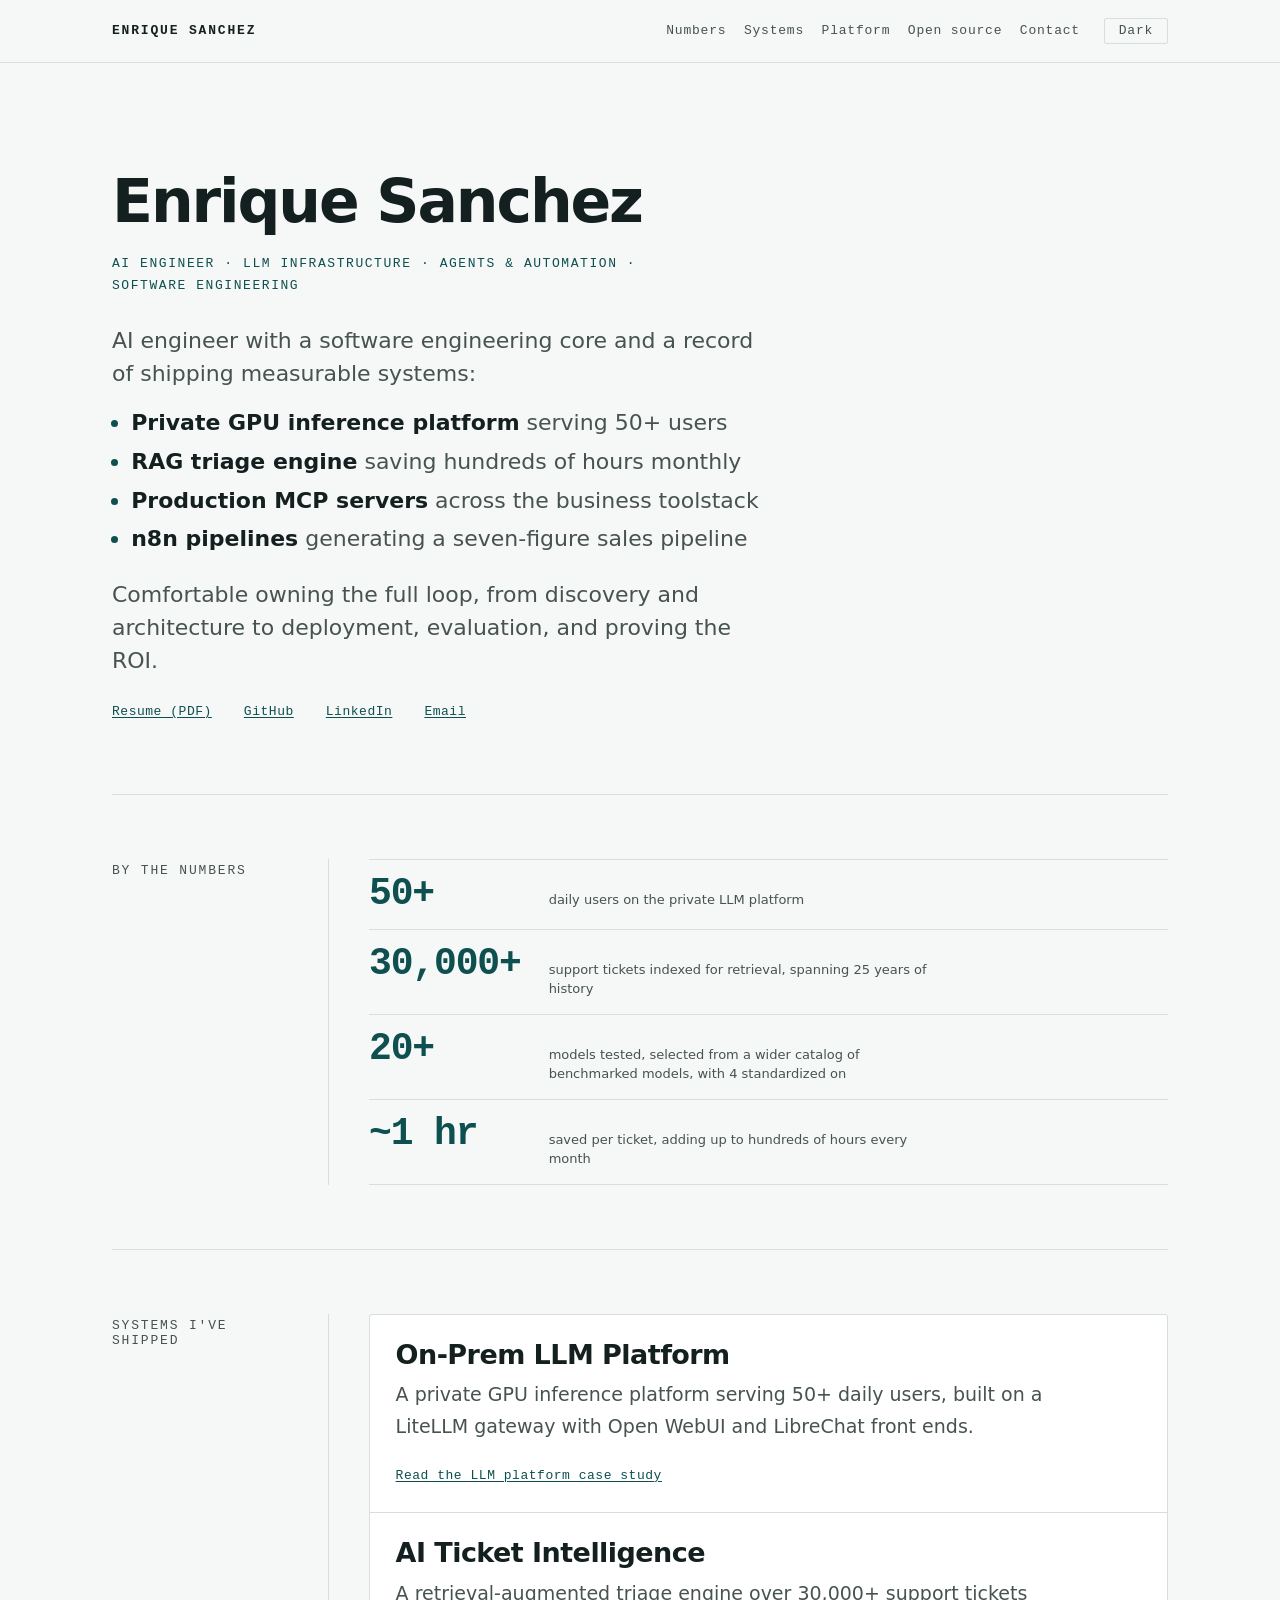
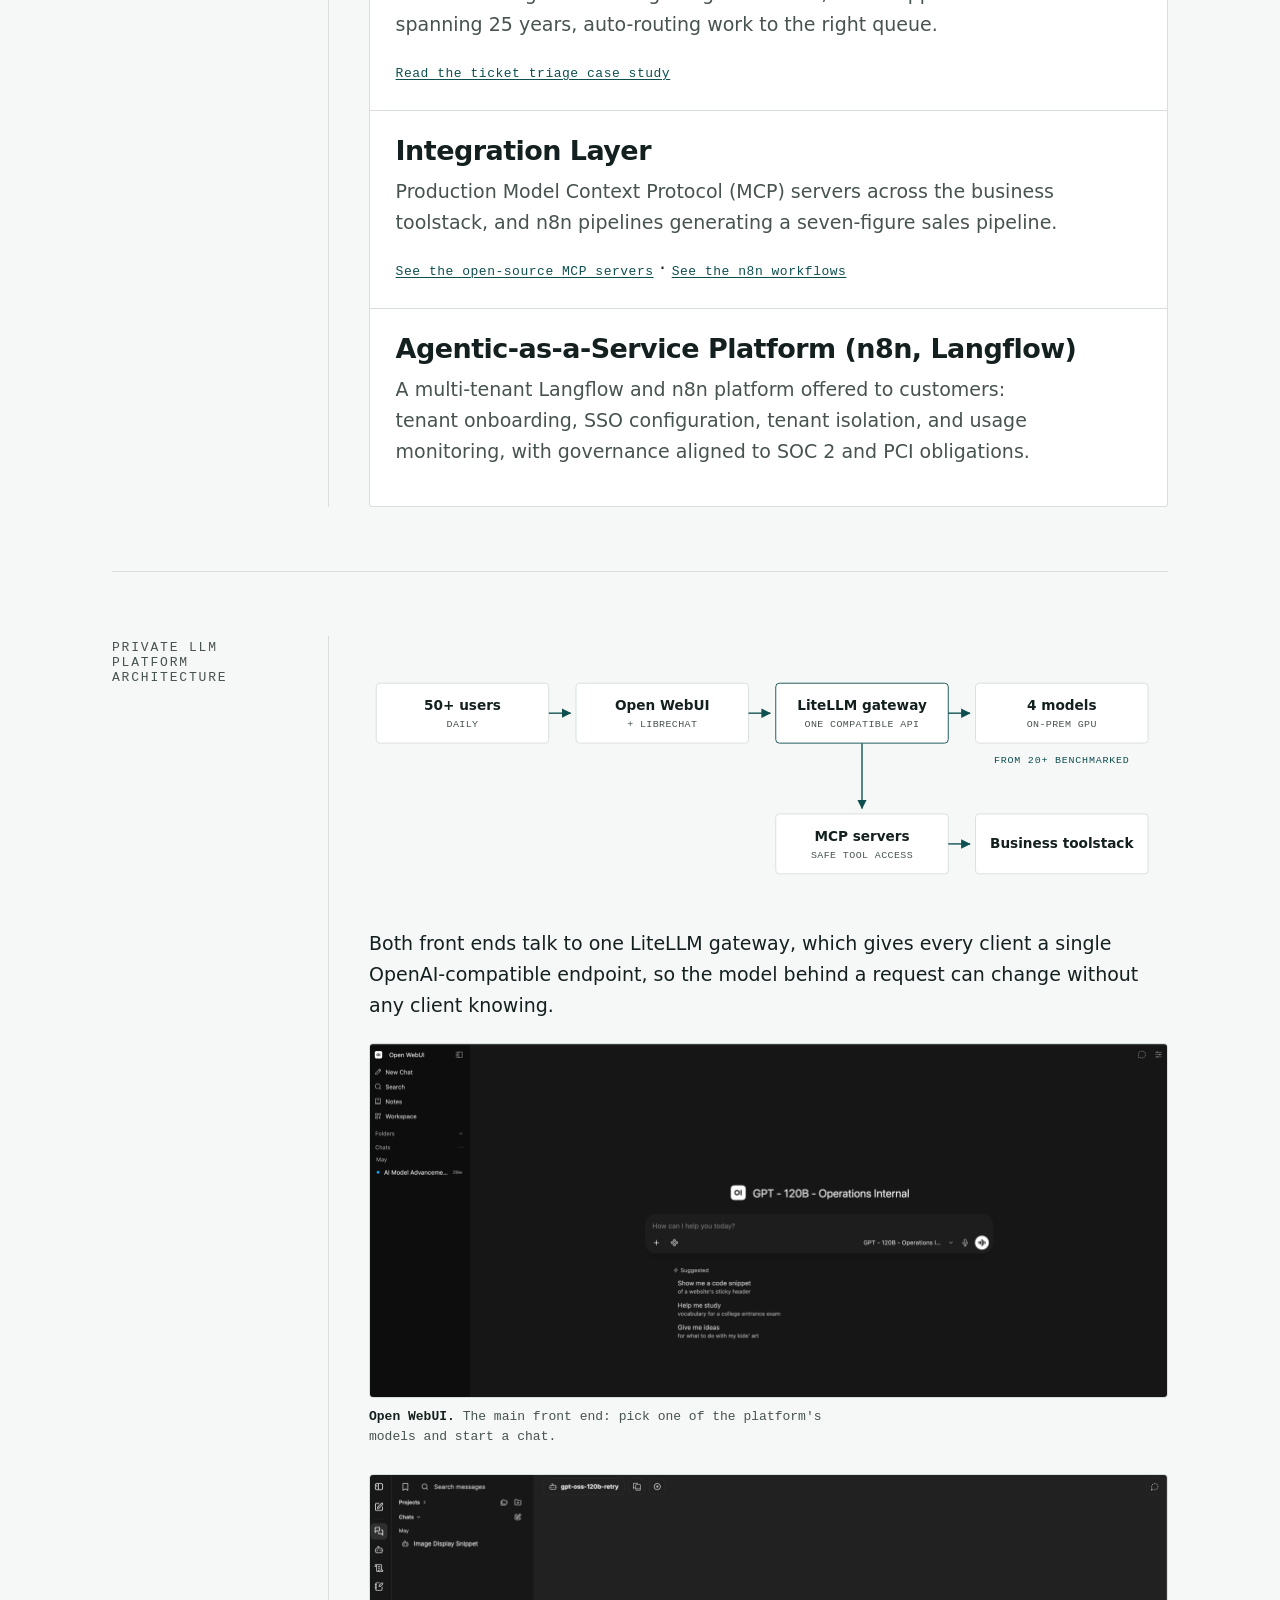
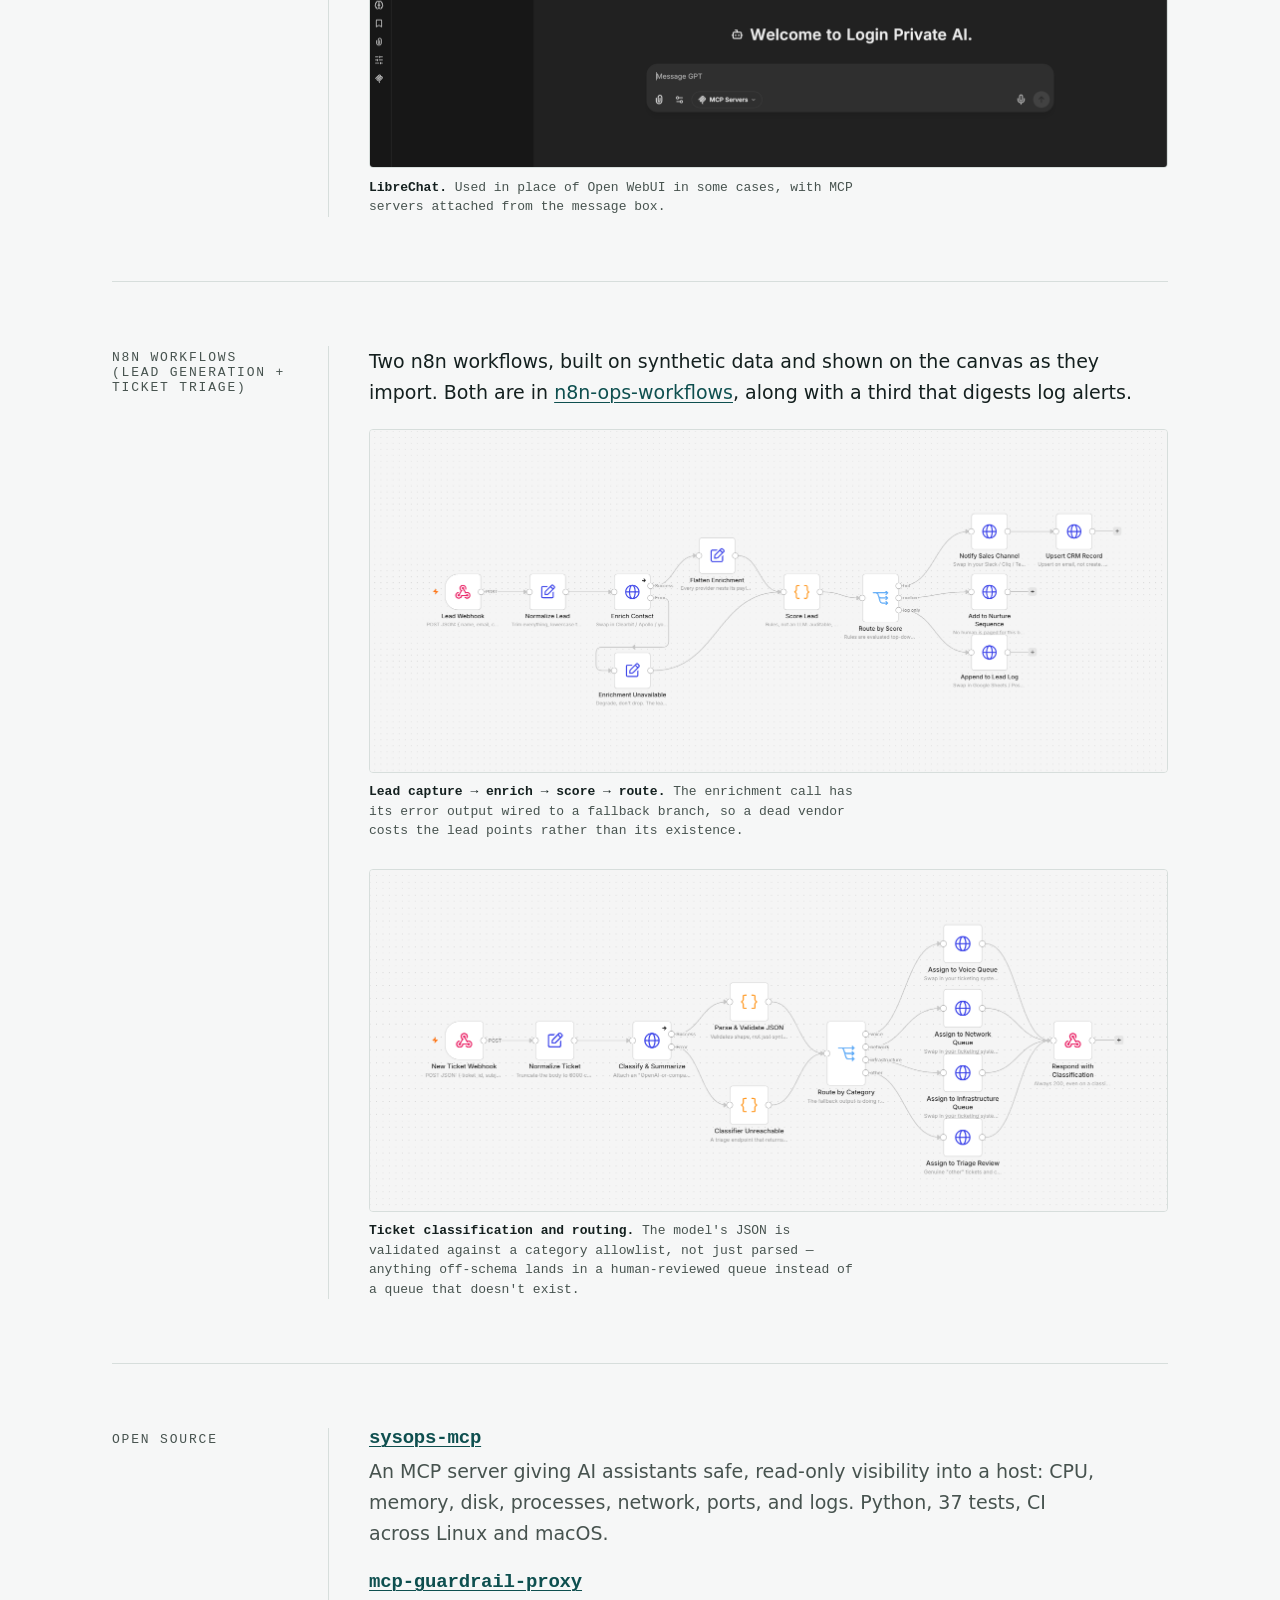
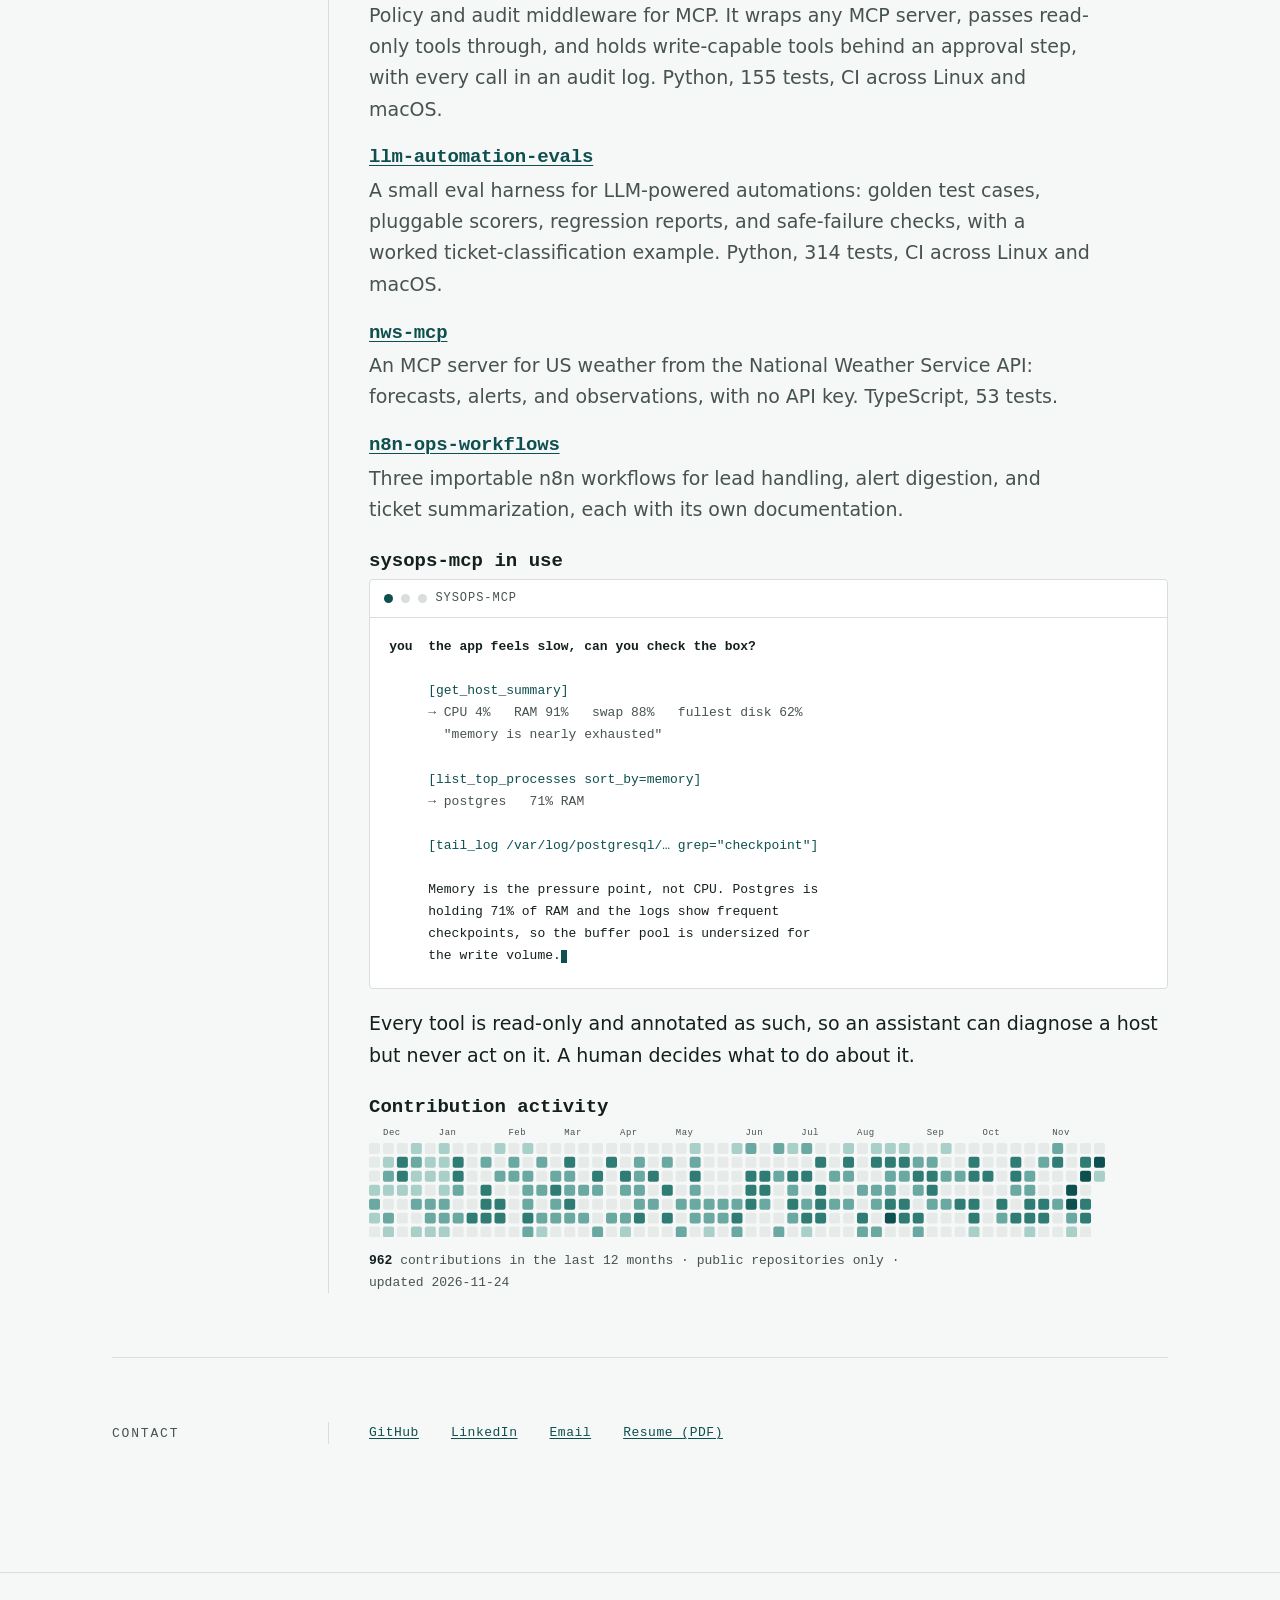
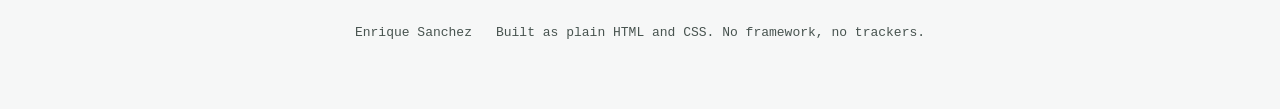
==== commit d1cffcf8: "Refresh contribution grid" ====
--- a/index.html
+++ b/index.html
@@ -325,8 +325,8 @@
 
         <h3 id="contrib-heading">Contribution activity</h3>
         <!-- contrib:start -->
-<svg class="contrib-grid" viewBox="0 0 739 113" role="img" aria-label="GitHub contribution grid: 141 contributions between 2025-11-23 and 2026-11-23."><text class="cg-month" x="14" y="10">Dec</text><text class="cg-month" x="70" y="10">Jan</text><text class="cg-month" x="140" y="10">Feb</text><text class="cg-month" x="196" y="10">Mar</text><text class="cg-month" x="252" y="10">Apr</text><text class="cg-month" x="308" y="10">May</text><text class="cg-month" x="378" y="10">Jun</text><text class="cg-month" x="434" y="10">Jul</text><text class="cg-month" x="490" y="10">Aug</text><text class="cg-month" x="560" y="10">Sep</text><text class="cg-month" x="616" y="10">Oct</text><text class="cg-month" x="686" y="10">Nov</text><rect class="cg-c cg-0" x="0" y="18" width="11" height="11" rx="2"><title>0 contributions on 2025-11-23</title></rect><rect class="cg-c cg-0" x="0" y="32" width="11" height="11" rx="2"><title>0 contributions on 2025-11-24</title></rect><rect class="cg-c cg-0" x="0" y="46" width="11" height="11" rx="2"><title>0 contributions on 2025-11-25</title></rect><rect class="cg-c cg-0" x="0" y="60" width="11" height="11" rx="2"><title>0 contributions on 2025-11-26</title></rect><rect class="cg-c cg-0" x="0" y="74" width="11" height="11" rx="2"><title>0 contributions on 2025-11-27</title></rect><rect class="cg-c cg-0" x="0" y="88" width="11" height="11" rx="2"><title>0 contributions on 2025-11-28</title></rect><rect class="cg-c cg-0" x="0" y="102" width="11" height="11" rx="2"><title>0 contributions on 2025-11-29</title></rect><rect class="cg-c cg-0" x="14" y="18" width="11" height="11" rx="2"><title>0 contributions on 2025-11-30</title></rect><rect class="cg-c cg-0" x="14" y="32" width="11" height="11" rx="2"><title>0 contributions on 2025-12-01</title></rect><rect class="cg-c cg-0" x="14" y="46" width="11" height="11" rx="2"><title>0 contributions on 2025-12-02</title></rect><rect class="cg-c cg-0" x="14" y="60" width="11" height="11" rx="2"><title>0 contributions on 2025-12-03</title></rect><rect class="cg-c cg-0" x="14" y="74" width="11" height="11" rx="2"><title>0 contributions on 2025-12-04</title></rect><rect class="cg-c cg-0" x="14" y="88" width="11" height="11" rx="2"><title>0 contributions on 2025-12-05</title></rect><rect class="cg-c cg-0" x="14" y="102" width="11" height="11" rx="2"><title>0 contributions on 2025-12-06</title></rect><rect class="cg-c cg-0" x="28" y="18" width="11" height="11" rx="2"><title>0 contributions on 2025-12-07</title></rect><rect class="cg-c cg-0" x="28" y="32" width="11" height="11" rx="2"><title>0 contributions on 2025-12-08</title></rect><rect class="cg-c cg-0" x="28" y="46" width="11" height="11" rx="2"><title>0 contributions on 2025-12-09</title></rect><rect class="cg-c cg-0" x="28" y="60" width="11" height="11" rx="2"><title>0 contributions on 2025-12-10</title></rect><rect class="cg-c cg-0" x="28" y="74" width="11" height="11" rx="2"><title>0 contributions on 2025-12-11</title></rect><rect class="cg-c cg-0" x="28" y="88" width="11" height="11" rx="2"><title>0 contributions on 2025-12-12</title></rect><rect class="cg-c cg-0" x="28" y="102" width="11" height="11" rx="2"><title>0 contributions on 2025-12-13</title></rect><rect class="cg-c cg-0" x="42" y="18" width="11" height="11" rx="2"><title>0 contributions on 2025-12-14</title></rect><rect class="cg-c cg-0" x="42" y="32" width="11" height="11" rx="2"><title>0 contributions on 2025-12-15</title></rect><rect class="cg-c cg-0" x="42" y="46" width="11" height="11" rx="2"><title>0 contributions on 2025-12-16</title></rect><rect class="cg-c cg-0" x="42" y="60" width="11" height="11" rx="2"><title>0 contributions on 2025-12-17</title></rect><rect class="cg-c cg-0" x="42" y="74" width="11" height="11" rx="2"><title>0 contributions on 2025-12-18</title></rect><rect class="cg-c cg-0" x="42" y="88" width="11" height="11" rx="2"><title>0 contributions on 2025-12-19</title></rect><rect class="cg-c cg-0" x="42" y="102" width="11" height="11" rx="2"><title>0 contributions on 2025-12-20</title></rect><rect class="cg-c cg-0" x="56" y="18" width="11" height="11" rx="2"><title>0 contributions on 2025-12-21</title></rect><rect class="cg-c cg-0" x="56" y="32" width="11" height="11" rx="2"><title>0 contributions on 2025-12-22</title></rect><rect class="cg-c cg-0" x="56" y="46" width="11" height="11" rx="2"><title>0 contributions on 2025-12-23</title></rect><rect class="cg-c cg-0" x="56" y="60" width="11" height="11" rx="2"><title>0 contributions on 2025-12-24</title></rect><rect class="cg-c cg-0" x="56" y="74" width="11" height="11" rx="2"><title>0 contributions on 2025-12-25</title></rect><rect class="cg-c cg-0" x="56" y="88" width="11" height="11" rx="2"><title>0 contributions on 2025-12-26</title></rect><rect class="cg-c cg-0" x="56" y="102" width="11" height="11" rx="2"><title>0 contributions on 2025-12-27</title></rect><rect class="cg-c cg-0" x="70" y="18" width="11" height="11" rx="2"><title>0 contributions on 2025-12-28</title></rect><rect class="cg-c cg-0" x="70" y="32" width="11" height="11" rx="2"><title>0 contributions on 2025-12-29</title></rect><rect class="cg-c cg-0" x="70" y="46" width="11" height="11" rx="2"><title>0 contributions on 2025-12-30</title></rect><rect class="cg-c cg-0" x="70" y="60" width="11" height="11" rx="2"><title>0 contributions on 2025-12-31</title></rect><rect class="cg-c cg-0" x="70" y="74" width="11" height="11" rx="2"><title>0 contributions on 2026-01-01</title></rect><rect class="cg-c cg-0" x="70" y="88" width="11" height="11" rx="2"><title>0 contributions on 2026-01-02</title></rect><rect class="cg-c cg-0" x="70" y="102" width="11" height="11" rx="2"><title>0 contributions on 2026-01-03</title></rect><rect class="cg-c cg-0" x="84" y="18" width="11" height="11" rx="2"><title>0 contributions on 2026-01-04</title></rect><rect class="cg-c cg-0" x="84" y="32" width="11" height="11" rx="2"><title>0 contributions on 2026-01-05</title></rect><rect class="cg-c cg-0" x="84" y="46" width="11" height="11" rx="2"><title>0 contributions on 2026-01-06</title></rect><rect class="cg-c cg-0" x="84" y="60" width="11" height="11" rx="2"><title>0 contributions on 2026-01-07</title></rect><rect class="cg-c cg-0" x="84" y="74" width="11" height="11" rx="2"><title>0 contributions on 2026-01-08</title></rect><rect class="cg-c cg-0" x="84" y="88" width="11" height="11" rx="2"><title>0 contributions on 2026-01-09</title></rect><rect class="cg-c cg-0" x="84" y="102" width="11" height="11" rx="2"><title>0 contributions on 2026-01-10</title></rect><rect class="cg-c cg-0" x="98" y="18" width="11" height="11" rx="2"><title>0 contributions on 2026-01-11</title></rect><rect class="cg-c cg-0" x="98" y="32" width="11" height="11" rx="2"><title>0 contributions on 2026-01-12</title></rect><rect class="cg-c cg-0" x="98" y="46" width="11" height="11" rx="2"><title>0 contributions on 2026-01-13</title></rect><rect class="cg-c cg-0" x="98" y="60" width="11" height="11" rx="2"><title>0 contributions on 2026-01-14</title></rect><rect class="cg-c cg-0" x="98" y="74" width="11" height="11" rx="2"><title>0 contributions on 2026-01-15</title></rect><rect class="cg-c cg-0" x="98" y="88" width="11" height="11" rx="2"><title>0 contributions on 2026-01-16</title></rect><rect class="cg-c cg-0" x="98" y="102" width="11" height="11" rx="2"><title>0 contributions on 2026-01-17</title></rect><rect class="cg-c cg-0" x="112" y="18" width="11" height="11" rx="2"><title>0 contributions on 2026-01-18</title></rect><rect class="cg-c cg-0" x="112" y="32" width="11" height="11" rx="2"><title>0 contributions on 2026-01-19</title></rect><rect class="cg-c cg-0" x="112" y="46" width="11" height="11" rx="2"><title>0 contributions on 2026-01-20</title></rect><rect class="cg-c cg-0" x="112" y="60" width="11" height="11" rx="2"><title>0 contributions on 2026-01-21</title></rect><rect class="cg-c cg-0" x="112" y="74" width="11" height="11" rx="2"><title>0 contributions on 2026-01-22</title></rect><rect class="cg-c cg-0" x="112" y="88" width="11" height="11" rx="2"><title>0 contributions on 2026-01-23</title></rect><rect class="cg-c cg-0" x="112" y="102" width="11" height="11" rx="2"><title>0 contributions on 2026-01-24</title></rect><rect class="cg-c cg-0" x="126" y="18" width="11" height="11" rx="2"><title>0 contributions on 2026-01-25</title></rect><rect class="cg-c cg-0" x="126" y="32" width="11" height="11" rx="2"><title>0 contributions on 2026-01-26</title></rect><rect class="cg-c cg-0" x="126" y="46" width="11" height="11" rx="2"><title>0 contributions on 2026-01-27</title></rect><rect class="cg-c cg-0" x="126" y="60" width="11" height="11" rx="2"><title>0 contributions on 2026-01-28</title></rect><rect class="cg-c cg-0" x="126" y="74" width="11" height="11" rx="2"><title>0 contributions on 2026-01-29</title></rect><rect class="cg-c cg-0" x="126" y="88" width="11" height="11" rx="2"><title>0 contributions on 2026-01-30</title></rect><rect class="cg-c cg-0" x="126" y="102" width="11" height="11" rx="2"><title>0 contributions on 2026-01-31</title></rect><rect class="cg-c cg-0" x="140" y="18" width="11" height="11" rx="2"><title>0 contributions on 2026-02-01</title></rect><rect class="cg-c cg-0" x="140" y="32" width="11" height="11" rx="2"><title>0 contributions on 2026-02-02</title></rect><rect class="cg-c cg-0" x="140" y="46" width="11" height="11" rx="2"><title>0 contributions on 2026-02-03</title></rect><rect class="cg-c cg-0" x="140" y="60" width="11" height="11" rx="2"><title>0 contributions on 2026-02-04</title></rect><rect class="cg-c cg-0" x="140" y="74" width="11" height="11" rx="2"><title>0 contributions on 2026-02-05</title></rect><rect class="cg-c cg-0" x="140" y="88" width="11" height="11" rx="2"><title>0 contributions on 2026-02-06</title></rect><rect class="cg-c cg-0" x="140" y="102" width="11" height="11" rx="2"><title>0 contributions on 2026-02-07</title></rect><rect class="cg-c cg-0" x="154" y="18" width="11" height="11" rx="2"><title>0 contributions on 2026-02-08</title></rect><rect class="cg-c cg-0" x="154" y="32" width="11" height="11" rx="2"><title>0 contributions on 2026-02-09</title></rect><rect class="cg-c cg-0" x="154" y="46" width="11" height="11" rx="2"><title>0 contributions on 2026-02-10</title></rect><rect class="cg-c cg-0" x="154" y="60" width="11" height="11" rx="2"><title>0 contributions on 2026-02-11</title></rect><rect class="cg-c cg-0" x="154" y="74" width="11" height="11" rx="2"><title>0 contributions on 2026-02-12</title></rect><rect class="cg-c cg-0" x="154" y="88" width="11" height="11" rx="2"><title>0 contributions on 2026-02-13</title></rect><rect class="cg-c cg-0" x="154" y="102" width="11" height="11" rx="2"><title>0 contributions on 2026-02-14</title></rect><rect class="cg-c cg-0" x="168" y="18" width="11" height="11" rx="2"><title>0 contributions on 2026-02-15</title></rect><rect class="cg-c cg-0" x="168" y="32" width="11" height="11" rx="2"><title>0 contributions on 2026-02-16</title></rect><rect class="cg-c cg-0" x="168" y="46" width="11" height="11" rx="2"><title>0 contributions on 2026-02-17</title></rect><rect class="cg-c cg-0" x="168" y="60" width="11" height="11" rx="2"><title>0 contributions on 2026-02-18</title></rect><rect class="cg-c cg-0" x="168" y="74" width="11" height="11" rx="2"><title>0 contributions on 2026-02-19</title></rect><rect class="cg-c cg-0" x="168" y="88" width="11" height="11" rx="2"><title>0 contributions on 2026-02-20</title></rect><rect class="cg-c cg-0" x="168" y="102" width="11" height="11" rx="2"><title>0 contributions on 2026-02-21</title></rect><rect class="cg-c cg-0" x="182" y="18" width="11" height="11" rx="2"><title>0 contributions on 2026-02-22</title></rect><rect class="cg-c cg-0" x="182" y="32" width="11" height="11" rx="2"><title>0 contributions on 2026-02-23</title></rect><rect class="cg-c cg-0" x="182" y="46" width="11" height="11" rx="2"><title>0 contributions on 2026-02-24</title></rect><rect class="cg-c cg-0" x="182" y="60" width="11" height="11" rx="2"><title>0 contributions on 2026-02-25</title></rect><rect class="cg-c cg-0" x="182" y="74" width="11" height="11" rx="2"><title>0 contributions on 2026-02-26</title></rect><rect class="cg-c cg-0" x="182" y="88" width="11" height="11" rx="2"><title>0 contributions on 2026-02-27</title></rect><rect class="cg-c cg-0" x="182" y="102" width="11" height="11" rx="2"><title>0 contributions on 2026-02-28</title></rect><rect class="cg-c cg-0" x="196" y="18" width="11" height="11" rx="2"><title>0 contributions on 2026-03-01</title></rect><rect class="cg-c cg-0" x="196" y="32" width="11" height="11" rx="2"><title>0 contributions on 2026-03-02</title></rect><rect class="cg-c cg-0" x="196" y="46" width="11" height="11" rx="2"><title>0 contributions on 2026-03-03</title></rect><rect class="cg-c cg-0" x="196" y="60" width="11" height="11" rx="2"><title>0 contributions on 2026-03-04</title></rect><rect class="cg-c cg-0" x="196" y="74" width="11" height="11" rx="2"><title>0 contributions on 2026-03-05</title></rect><rect class="cg-c cg-0" x="196" y="88" width="11" height="11" rx="2"><title>0 contributions on 2026-03-06</title></rect><rect class="cg-c cg-0" x="196" y="102" width="11" height="11" rx="2"><title>0 contributions on 2026-03-07</title></rect><rect class="cg-c cg-0" x="210" y="18" width="11" height="11" rx="2"><title>0 contributions on 2026-03-08</title></rect><rect class="cg-c cg-0" x="210" y="32" width="11" height="11" rx="2"><title>0 contributions on 2026-03-09</title></rect><rect class="cg-c cg-0" x="210" y="46" width="11" height="11" rx="2"><title>0 contributions on 2026-03-10</title></rect><rect class="cg-c cg-0" x="210" y="60" width="11" height="11" rx="2"><title>0 contributions on 2026-03-11</title></rect><rect class="cg-c cg-0" x="210" y="74" width="11" height="11" rx="2"><title>0 contributions on 2026-03-12</title></rect><rect class="cg-c cg-0" x="210" y="88" width="11" height="11" rx="2"><title>0 contributions on 2026-03-13</title></rect><rect class="cg-c cg-0" x="210" y="102" width="11" height="11" rx="2"><title>0 contributions on 2026-03-14</title></rect><rect class="cg-c cg-0" x="224" y="18" width="11" height="11" rx="2"><title>0 contributions on 2026-03-15</title></rect><rect class="cg-c cg-0" x="224" y="32" width="11" height="11" rx="2"><title>0 contributions on 2026-03-16</title></rect><rect class="cg-c cg-0" x="224" y="46" width="11" height="11" rx="2"><title>0 contributions on 2026-03-17</title></rect><rect class="cg-c cg-0" x="224" y="60" width="11" height="11" rx="2"><title>0 contributions on 2026-03-18</title></rect><rect class="cg-c cg-0" x="224" y="74" width="11" height="11" rx="2"><title>0 contributions on 2026-03-19</title></rect><rect class="cg-c cg-0" x="224" y="88" width="11" height="11" rx="2"><title>0 contributions on 2026-03-20</title></rect><rect class="cg-c cg-0" x="224" y="102" width="11" height="11" rx="2"><title>0 contributions on 2026-03-21</title></rect><rect class="cg-c cg-0" x="238" y="18" width="11" height="11" rx="2"><title>0 contributions on 2026-03-22</title></rect><rect class="cg-c cg-0" x="238" y="32" width="11" height="11" rx="2"><title>0 contributions on 2026-03-23</title></rect><rect class="cg-c cg-0" x="238" y="46" width="11" height="11" rx="2"><title>0 contributions on 2026-03-24</title></rect><rect class="cg-c cg-0" x="238" y="60" width="11" height="11" rx="2"><title>0 contributions on 2026-03-25</title></rect><rect class="cg-c cg-0" x="238" y="74" width="11" height="11" rx="2"><title>0 contributions on 2026-03-26</title></rect><rect class="cg-c cg-0" x="238" y="88" width="11" height="11" rx="2"><title>0 contributions on 2026-03-27</title></rect><rect class="cg-c cg-0" x="238" y="102" width="11" height="11" rx="2"><title>0 contributions on 2026-03-28</title></rect><rect class="cg-c cg-0" x="252" y="18" width="11" height="11" rx="2"><title>0 contributions on 2026-03-29</title></rect><rect class="cg-c cg-0" x="252" y="32" width="11" height="11" rx="2"><title>0 contributions on 2026-03-30</title></rect><rect class="cg-c cg-0" x="252" y="46" width="11" height="11" rx="2"><title>0 contributions on 2026-03-31</title></rect><rect class="cg-c cg-0" x="252" y="60" width="11" height="11" rx="2"><title>0 contributions on 2026-04-01</title></rect><rect class="cg-c cg-0" x="252" y="74" width="11" height="11" rx="2"><title>0 contributions on 2026-04-02</title></rect><rect class="cg-c cg-0" x="252" y="88" width="11" height="11" rx="2"><title>0 contributions on 2026-04-03</title></rect><rect class="cg-c cg-0" x="252" y="102" width="11" height="11" rx="2"><title>0 contributions on 2026-04-04</title></rect><rect class="cg-c cg-0" x="266" y="18" width="11" height="11" rx="2"><title>0 contributions on 2026-04-05</title></rect><rect class="cg-c cg-0" x="266" y="32" width="11" height="11" rx="2"><title>0 contributions on 2026-04-06</title></rect><rect class="cg-c cg-0" x="266" y="46" width="11" height="11" rx="2"><title>0 contributions on 2026-04-07</title></rect><rect class="cg-c cg-0" x="266" y="60" width="11" height="11" rx="2"><title>0 contributions on 2026-04-08</title></rect><rect class="cg-c cg-0" x="266" y="74" width="11" height="11" rx="2"><title>0 contributions on 2026-04-09</title></rect><rect class="cg-c cg-0" x="266" y="88" width="11" height="11" rx="2"><title>0 contributions on 2026-04-10</title></rect><rect class="cg-c cg-0" x="266" y="102" width="11" height="11" rx="2"><title>0 contributions on 2026-04-11</title></rect><rect class="cg-c cg-0" x="280" y="18" width="11" height="11" rx="2"><title>0 contributions on 2026-04-12</title></rect><rect class="cg-c cg-0" x="280" y="32" width="11" height="11" rx="2"><title>0 contributions on 2026-04-13</title></rect><rect class="cg-c cg-0" x="280" y="46" width="11" height="11" rx="2"><title>0 contributions on 2026-04-14</title></rect><rect class="cg-c cg-0" x="280" y="60" width="11" height="11" rx="2"><title>0 contributions on 2026-04-15</title></rect><rect class="cg-c cg-0" x="280" y="74" width="11" height="11" rx="2"><title>0 contributions on 2026-04-16</title></rect><rect class="cg-c cg-0" x="280" y="88" width="11" height="11" rx="2"><title>0 contributions on 2026-04-17</title></rect><rect class="cg-c cg-0" x="280" y="102" width="11" height="11" rx="2"><title>0 contributions on 2026-04-18</title></rect><rect class="cg-c cg-0" x="294" y="18" width="11" height="11" rx="2"><title>0 contributions on 2026-04-19</title></rect><rect class="cg-c cg-0" x="294" y="32" width="11" height="11" rx="2"><title>0 contributions on 2026-04-20</title></rect><rect class="cg-c cg-0" x="294" y="46" width="11" height="11" rx="2"><title>0 contributions on 2026-04-21</title></rect><rect class="cg-c cg-0" x="294" y="60" width="11" height="11" rx="2"><title>0 contributions on 2026-04-22</title></rect><rect class="cg-c cg-0" x="294" y="74" width="11" height="11" rx="2"><title>0 contributions on 2026-04-23</title></rect><rect class="cg-c cg-0" x="294" y="88" width="11" height="11" rx="2"><title>0 contributions on 2026-04-24</title></rect><rect class="cg-c cg-0" x="294" y="102" width="11" height="11" rx="2"><title>0 contributions on 2026-04-25</title></rect><rect class="cg-c cg-0" x="308" y="18" width="11" height="11" rx="2"><title>0 contributions on 2026-04-26</title></rect><rect class="cg-c cg-0" x="308" y="32" width="11" height="11" rx="2"><title>0 contributions on 2026-04-27</title></rect><rect class="cg-c cg-0" x="308" y="46" width="11" height="11" rx="2"><title>0 contributions on 2026-04-28</title></rect><rect class="cg-c cg-0" x="308" y="60" width="11" height="11" rx="2"><title>0 contributions on 2026-04-29</title></rect><rect class="cg-c cg-0" x="308" y="74" width="11" height="11" rx="2"><title>0 contributions on 2026-04-30</title></rect><rect class="cg-c cg-0" x="308" y="88" width="11" height="11" rx="2"><title>0 contributions on 2026-05-01</title></rect><rect class="cg-c cg-0" x="308" y="102" width="11" height="11" rx="2"><title>0 contributions on 2026-05-02</title></rect><rect class="cg-c cg-0" x="322" y="18" width="11" height="11" rx="2"><title>0 contributions on 2026-05-03</title></rect><rect class="cg-c cg-0" x="322" y="32" width="11" height="11" rx="2"><title>0 contributions on 2026-05-04</title></rect><rect class="cg-c cg-0" x="322" y="46" width="11" height="11" rx="2"><title>0 contributions on 2026-05-05</title></rect><rect class="cg-c cg-0" x="322" y="60" width="11" height="11" rx="2"><title>0 contributions on 2026-05-06</title></rect><rect class="cg-c cg-0" x="322" y="74" width="11" height="11" rx="2"><title>0 contributions on 2026-05-07</title></rect><rect class="cg-c cg-0" x="322" y="88" width="11" height="11" rx="2"><title>0 contributions on 2026-05-08</title></rect><rect class="cg-c cg-0" x="322" y="102" width="11" height="11" rx="2"><title>0 contributions on 2026-05-09</title></rect><rect class="cg-c cg-0" x="336" y="18" width="11" height="11" rx="2"><title>0 contributions on 2026-05-10</title></rect><rect class="cg-c cg-0" x="336" y="32" width="11" height="11" rx="2"><title>0 contributions on 2026-05-11</title></rect><rect class="cg-c cg-0" x="336" y="46" width="11" height="11" rx="2"><title>0 contributions on 2026-05-12</title></rect><rect class="cg-c cg-0" x="336" y="60" width="11" height="11" rx="2"><title>0 contributions on 2026-05-13</title></rect><rect class="cg-c cg-0" x="336" y="74" width="11" height="11" rx="2"><title>0 contributions on 2026-05-14</title></rect><rect class="cg-c cg-0" x="336" y="88" width="11" height="11" rx="2"><title>0 contributions on 2026-05-15</title></rect><rect class="cg-c cg-0" x="336" y="102" width="11" height="11" rx="2"><title>0 contributions on 2026-05-16</title></rect><rect class="cg-c cg-0" x="350" y="18" width="11" height="11" rx="2"><title>0 contributions on 2026-05-17</title></rect><rect class="cg-c cg-0" x="350" y="32" width="11" height="11" rx="2"><title>0 contributions on 2026-05-18</title></rect><rect class="cg-c cg-0" x="350" y="46" width="11" height="11" rx="2"><title>0 contributions on 2026-05-19</title></rect><rect class="cg-c cg-0" x="350" y="60" width="11" height="11" rx="2"><title>0 contributions on 2026-05-20</title></rect><rect class="cg-c cg-0" x="350" y="74" width="11" height="11" rx="2"><title>0 contributions on 2026-05-21</title></rect><rect class="cg-c cg-0" x="350" y="88" width="11" height="11" rx="2"><title>0 contributions on 2026-05-22</title></rect><rect class="cg-c cg-0" x="350" y="102" width="11" height="11" rx="2"><title>0 contributions on 2026-05-23</title></rect><rect class="cg-c cg-0" x="364" y="18" width="11" height="11" rx="2"><title>0 contributions on 2026-05-24</title></rect><rect class="cg-c cg-0" x="364" y="32" width="11" height="11" rx="2"><title>0 contributions on 2026-05-25</title></rect><rect class="cg-c cg-0" x="364" y="46" width="11" height="11" rx="2"><title>0 contributions on 2026-05-26</title></rect><rect class="cg-c cg-0" x="364" y="60" width="11" height="11" rx="2"><title>0 contributions on 2026-05-27</title></rect><rect class="cg-c cg-0" x="364" y="74" width="11" height="11" rx="2"><title>0 contributions on 2026-05-28</title></rect><rect class="cg-c cg-0" x="364" y="88" width="11" height="11" rx="2"><title>0 contributions on 2026-05-29</title></rect><rect class="cg-c cg-0" x="364" y="102" width="11" height="11" rx="2"><title>0 contributions on 2026-05-30</title></rect><rect class="cg-c cg-0" x="378" y="18" width="11" height="11" rx="2"><title>0 contributions on 2026-05-31</title></rect><rect class="cg-c cg-0" x="378" y="32" width="11" height="11" rx="2"><title>0 contributions on 2026-06-01</title></rect><rect class="cg-c cg-0" x="378" y="46" width="11" height="11" rx="2"><title>0 contributions on 2026-06-02</title></rect><rect class="cg-c cg-0" x="378" y="60" width="11" height="11" rx="2"><title>0 contributions on 2026-06-03</title></rect><rect class="cg-c cg-0" x="378" y="74" width="11" height="11" rx="2"><title>0 contributions on 2026-06-04</title></rect><rect class="cg-c cg-0" x="378" y="88" width="11" height="11" rx="2"><title>0 contributions on 2026-06-05</title></rect><rect class="cg-c cg-0" x="378" y="102" width="11" height="11" rx="2"><title>0 contributions on 2026-06-06</title></rect><rect class="cg-c cg-0" x="392" y="18" width="11" height="11" rx="2"><title>0 contributions on 2026-06-07</title></rect><rect class="cg-c cg-0" x="392" y="32" width="11" height="11" rx="2"><title>0 contributions on 2026-06-08</title></rect><rect class="cg-c cg-0" x="392" y="46" width="11" height="11" rx="2"><title>0 contributions on 2026-06-09</title></rect><rect class="cg-c cg-0" x="392" y="60" width="11" height="11" rx="2"><title>0 contributions on 2026-06-10</title></rect><rect class="cg-c cg-0" x="392" y="74" width="11" height="11" rx="2"><title>0 contributions on 2026-06-11</title></rect><rect class="cg-c cg-0" x="392" y="88" width="11" height="11" rx="2"><title>0 contributions on 2026-06-12</title></rect><rect class="cg-c cg-0" x="392" y="102" width="11" height="11" rx="2"><title>0 contributions on 2026-06-13</title></rect><rect class="cg-c cg-0" x="406" y="18" width="11" height="11" rx="2"><title>0 contributions on 2026-06-14</title></rect><rect class="cg-c cg-0" x="406" y="32" width="11" height="11" rx="2"><title>0 contributions on 2026-06-15</title></rect><rect class="cg-c cg-0" x="406" y="46" width="11" height="11" rx="2"><title>0 contributions on 2026-06-16</title></rect><rect class="cg-c cg-0" x="406" y="60" width="11" height="11" rx="2"><title>0 contributions on 2026-06-17</title></rect><rect class="cg-c cg-0" x="406" y="74" width="11" height="11" rx="2"><title>0 contributions on 2026-06-18</title></rect><rect class="cg-c cg-0" x="406" y="88" width="11" height="11" rx="2"><title>0 contributions on 2026-06-19</title></rect><rect class="cg-c cg-0" x="406" y="102" width="11" height="11" rx="2"><title>0 contributions on 2026-06-20</title></rect><rect class="cg-c cg-0" x="420" y="18" width="11" height="11" rx="2"><title>0 contributions on 2026-06-21</title></rect><rect class="cg-c cg-0" x="420" y="32" width="11" height="11" rx="2"><title>0 contributions on 2026-06-22</title></rect><rect class="cg-c cg-0" x="420" y="46" width="11" height="11" rx="2"><title>0 contributions on 2026-06-23</title></rect><rect class="cg-c cg-0" x="420" y="60" width="11" height="11" rx="2"><title>0 contributions on 2026-06-24</title></rect><rect class="cg-c cg-0" x="420" y="74" width="11" height="11" rx="2"><title>0 contributions on 2026-06-25</title></rect><rect class="cg-c cg-0" x="420" y="88" width="11" height="11" rx="2"><title>0 contributions on 2026-06-26</title></rect><rect class="cg-c cg-0" x="420" y="102" width="11" height="11" rx="2"><title>0 contributions on 2026-06-27</title></rect><rect class="cg-c cg-0" x="434" y="18" width="11" height="11" rx="2"><title>0 contributions on 2026-06-28</title></rect><rect class="cg-c cg-0" x="434" y="32" width="11" height="11" rx="2"><title>0 contributions on 2026-06-29</title></rect><rect class="cg-c cg-0" x="434" y="46" width="11" height="11" rx="2"><title>0 contributions on 2026-06-30</title></rect><rect class="cg-c cg-0" x="434" y="60" width="11" height="11" rx="2"><title>0 contributions on 2026-07-01</title></rect><rect class="cg-c cg-0" x="434" y="74" width="11" height="11" rx="2"><title>0 contributions on 2026-07-02</title></rect><rect class="cg-c cg-0" x="434" y="88" width="11" height="11" rx="2"><title>0 contributions on 2026-07-03</title></rect><rect class="cg-c cg-0" x="434" y="102" width="11" height="11" rx="2"><title>0 contributions on 2026-07-04</title></rect><rect class="cg-c cg-0" x="448" y="18" width="11" height="11" rx="2"><title>0 contributions on 2026-07-05</title></rect><rect class="cg-c cg-0" x="448" y="32" width="11" height="11" rx="2"><title>0 contributions on 2026-07-06</title></rect><rect class="cg-c cg-0" x="448" y="46" width="11" height="11" rx="2"><title>0 contributions on 2026-07-07</title></rect><rect class="cg-c cg-0" x="448" y="60" width="11" height="11" rx="2"><title>0 contributions on 2026-07-08</title></rect><rect class="cg-c cg-0" x="448" y="74" width="11" height="11" rx="2"><title>0 contributions on 2026-07-09</title></rect><rect class="cg-c cg-0" x="448" y="88" width="11" height="11" rx="2"><title>0 contributions on 2026-07-10</title></rect><rect class="cg-c cg-0" x="448" y="102" width="11" height="11" rx="2"><title>0 contributions on 2026-07-11</title></rect><rect class="cg-c cg-0" x="462" y="18" width="11" height="11" rx="2"><title>0 contributions on 2026-07-12</title></rect><rect class="cg-c cg-0" x="462" y="32" width="11" height="11" rx="2"><title>0 contributions on 2026-07-13</title></rect><rect class="cg-c cg-0" x="462" y="46" width="11" height="11" rx="2"><title>0 contributions on 2026-07-14</title></rect><rect class="cg-c cg-0" x="462" y="60" width="11" height="11" rx="2"><title>0 contributions on 2026-07-15</title></rect><rect class="cg-c cg-0" x="462" y="74" width="11" height="11" rx="2"><title>0 contributions on 2026-07-16</title></rect><rect class="cg-c cg-0" x="462" y="88" width="11" height="11" rx="2"><title>0 contributions on 2026-07-17</title></rect><rect class="cg-c cg-0" x="462" y="102" width="11" height="11" rx="2"><title>0 contributions on 2026-07-18</title></rect><rect class="cg-c cg-0" x="476" y="18" width="11" height="11" rx="2"><title>0 contributions on 2026-07-19</title></rect><rect class="cg-c cg-0" x="476" y="32" width="11" height="11" rx="2"><title>0 contributions on 2026-07-20</title></rect><rect class="cg-c cg-0" x="476" y="46" width="11" height="11" rx="2"><title>0 contributions on 2026-07-21</title></rect><rect class="cg-c cg-0" x="476" y="60" width="11" height="11" rx="2"><title>0 contributions on 2026-07-22</title></rect><rect class="cg-c cg-0" x="476" y="74" width="11" height="11" rx="2"><title>0 contributions on 2026-07-23</title></rect><rect class="cg-c cg-0" x="476" y="88" width="11" height="11" rx="2"><title>0 contributions on 2026-07-24</title></rect><rect class="cg-c cg-0" x="476" y="102" width="11" height="11" rx="2"><title>0 contributions on 2026-07-25</title></rect><rect class="cg-c cg-0" x="490" y="18" width="11" height="11" rx="2"><title>0 contributions on 2026-07-26</title></rect><rect class="cg-c cg-0" x="490" y="32" width="11" height="11" rx="2"><title>0 contributions on 2026-07-27</title></rect><rect class="cg-c cg-0" x="490" y="46" width="11" height="11" rx="2"><title>0 contributions on 2026-07-28</title></rect><rect class="cg-c cg-0" x="490" y="60" width="11" height="11" rx="2"><title>0 contributions on 2026-07-29</title></rect><rect class="cg-c cg-0" x="490" y="74" width="11" height="11" rx="2"><title>0 contributions on 2026-07-30</title></rect><rect class="cg-c cg-0" x="490" y="88" width="11" height="11" rx="2"><title>0 contributions on 2026-07-31</title></rect><rect class="cg-c cg-0" x="490" y="102" width="11" height="11" rx="2"><title>0 contributions on 2026-08-01</title></rect><rect class="cg-c cg-0" x="504" y="18" width="11" height="11" rx="2"><title>0 contributions on 2026-08-02</title></rect><rect class="cg-c cg-0" x="504" y="32" width="11" height="11" rx="2"><title>0 contributions on 2026-08-03</title></rect><rect class="cg-c cg-0" x="504" y="46" width="11" height="11" rx="2"><title>0 contributions on 2026-08-04</title></rect><rect class="cg-c cg-0" x="504" y="60" width="11" height="11" rx="2"><title>0 contributions on 2026-08-05</title></rect><rect class="cg-c cg-0" x="504" y="74" width="11" height="11" rx="2"><title>0 contributions on 2026-08-06</title></rect><rect class="cg-c cg-0" x="504" y="88" width="11" height="11" rx="2"><title>0 contributions on 2026-08-07</title></rect><rect class="cg-c cg-0" x="504" y="102" width="11" height="11" rx="2"><title>0 contributions on 2026-08-08</title></rect><rect class="cg-c cg-0" x="518" y="18" width="11" height="11" rx="2"><title>0 contributions on 2026-08-09</title></rect><rect class="cg-c cg-0" x="518" y="32" width="11" height="11" rx="2"><title>0 contributions on 2026-08-10</title></rect><rect class="cg-c cg-0" x="518" y="46" width="11" height="11" rx="2"><title>0 contributions on 2026-08-11</title></rect><rect class="cg-c cg-0" x="518" y="60" width="11" height="11" rx="2"><title>0 contributions on 2026-08-12</title></rect><rect class="cg-c cg-0" x="518" y="74" width="11" height="11" rx="2"><title>0 contributions on 2026-08-13</title></rect><rect class="cg-c cg-4" x="518" y="88" width="11" height="11" rx="2"><title>25 contributions on 2026-08-14</title></rect><rect class="cg-c cg-0" x="518" y="102" width="11" height="11" rx="2"><title>0 contributions on 2026-08-15</title></rect><rect class="cg-c cg-0" x="532" y="18" width="11" height="11" rx="2"><title>0 contributions on 2026-08-16</title></rect><rect class="cg-c cg-0" x="532" y="32" width="11" height="11" rx="2"><title>0 contributions on 2026-08-17</title></rect><rect class="cg-c cg-0" x="532" y="46" width="11" height="11" rx="2"><title>0 contributions on 2026-08-18</title></rect><rect class="cg-c cg-0" x="532" y="60" width="11" height="11" rx="2"><title>0 contributions on 2026-08-19</title></rect><rect class="cg-c cg-0" x="532" y="74" width="11" height="11" rx="2"><title>0 contributions on 2026-08-20</title></rect><rect class="cg-c cg-0" x="532" y="88" width="11" height="11" rx="2"><title>0 contributions on 2026-08-21</title></rect><rect class="cg-c cg-0" x="532" y="102" width="11" height="11" rx="2"><title>0 contributions on 2026-08-22</title></rect><rect class="cg-c cg-0" x="546" y="18" width="11" height="11" rx="2"><title>0 contributions on 2026-08-23</title></rect><rect class="cg-c cg-0" x="546" y="32" width="11" height="11" rx="2"><title>0 contributions on 2026-08-24</title></rect><rect class="cg-c cg-0" x="546" y="46" width="11" height="11" rx="2"><title>0 contributions on 2026-08-25</title></rect><rect class="cg-c cg-0" x="546" y="60" width="11" height="11" rx="2"><title>0 contributions on 2026-08-26</title></rect><rect class="cg-c cg-0" x="546" y="74" width="11" height="11" rx="2"><title>0 contributions on 2026-08-27</title></rect><rect class="cg-c cg-0" x="546" y="88" width="11" height="11" rx="2"><title>0 contributions on 2026-08-28</title></rect><rect class="cg-c cg-0" x="546" y="102" width="11" height="11" rx="2"><title>0 contributions on 2026-08-29</title></rect><rect class="cg-c cg-0" x="560" y="18" width="11" height="11" rx="2"><title>0 contributions on 2026-08-30</title></rect><rect class="cg-c cg-0" x="560" y="32" width="11" height="11" rx="2"><title>0 contributions on 2026-08-31</title></rect><rect class="cg-c cg-0" x="560" y="46" width="11" height="11" rx="2"><title>0 contributions on 2026-09-01</title></rect><rect class="cg-c cg-0" x="560" y="60" width="11" height="11" rx="2"><title>0 contributions on 2026-09-02</title></rect><rect class="cg-c cg-0" x="560" y="74" width="11" height="11" rx="2"><title>0 contributions on 2026-09-03</title></rect><rect class="cg-c cg-0" x="560" y="88" width="11" height="11" rx="2"><title>0 contributions on 2026-09-04</title></rect><rect class="cg-c cg-0" x="560" y="102" width="11" height="11" rx="2"><title>0 contributions on 2026-09-05</title></rect><rect class="cg-c cg-0" x="574" y="18" width="11" height="11" rx="2"><title>0 contributions on 2026-09-06</title></rect><rect class="cg-c cg-0" x="574" y="32" width="11" height="11" rx="2"><title>0 contributions on 2026-09-07</title></rect><rect class="cg-c cg-0" x="574" y="46" width="11" height="11" rx="2"><title>0 contributions on 2026-09-08</title></rect><rect class="cg-c cg-0" x="574" y="60" width="11" height="11" rx="2"><title>0 contributions on 2026-09-09</title></rect><rect class="cg-c cg-0" x="574" y="74" width="11" height="11" rx="2"><title>0 contributions on 2026-09-10</title></rect><rect class="cg-c cg-0" x="574" y="88" width="11" height="11" rx="2"><title>0 contributions on 2026-09-11</title></rect><rect class="cg-c cg-0" x="574" y="102" width="11" height="11" rx="2"><title>0 contributions on 2026-09-12</title></rect><rect class="cg-c cg-0" x="588" y="18" width="11" height="11" rx="2"><title>0 contributions on 2026-09-13</title></rect><rect class="cg-c cg-0" x="588" y="32" width="11" height="11" rx="2"><title>0 contributions on 2026-09-14</title></rect><rect class="cg-c cg-0" x="588" y="46" width="11" height="11" rx="2"><title>0 contributions on 2026-09-15</title></rect><rect class="cg-c cg-0" x="588" y="60" width="11" height="11" rx="2"><title>0 contributions on 2026-09-16</title></rect><rect class="cg-c cg-0" x="588" y="74" width="11" height="11" rx="2"><title>0 contributions on 2026-09-17</title></rect><rect class="cg-c cg-0" x="588" y="88" width="11" height="11" rx="2"><title>0 contributions on 2026-09-18</title></rect><rect class="cg-c cg-0" x="588" y="102" width="11" height="11" rx="2"><title>0 contributions on 2026-09-19</title></rect><rect class="cg-c cg-0" x="602" y="18" width="11" height="11" rx="2"><title>0 contributions on 2026-09-20</title></rect><rect class="cg-c cg-0" x="602" y="32" width="11" height="11" rx="2"><title>0 contributions on 2026-09-21</title></rect><rect class="cg-c cg-0" x="602" y="46" width="11" height="11" rx="2"><title>0 contributions on 2026-09-22</title></rect><rect class="cg-c cg-0" x="602" y="60" width="11" height="11" rx="2"><title>0 contributions on 2026-09-23</title></rect><rect class="cg-c cg-0" x="602" y="74" width="11" height="11" rx="2"><title>0 contributions on 2026-09-24</title></rect><rect class="cg-c cg-0" x="602" y="88" width="11" height="11" rx="2"><title>0 contributions on 2026-09-25</title></rect><rect class="cg-c cg-0" x="602" y="102" width="11" height="11" rx="2"><title>0 contributions on 2026-09-26</title></rect><rect class="cg-c cg-0" x="616" y="18" width="11" height="11" rx="2"><title>0 contributions on 2026-09-27</title></rect><rect class="cg-c cg-0" x="616" y="32" width="11" height="11" rx="2"><title>0 contributions on 2026-09-28</title></rect><rect class="cg-c cg-0" x="616" y="46" width="11" height="11" rx="2"><title>0 contributions on 2026-09-29</title></rect><rect class="cg-c cg-0" x="616" y="60" width="11" height="11" rx="2"><title>0 contributions on 2026-09-30</title></rect><rect class="cg-c cg-0" x="616" y="74" width="11" height="11" rx="2"><title>0 contributions on 2026-10-01</title></rect><rect class="cg-c cg-0" x="616" y="88" width="11" height="11" rx="2"><title>0 contributions on 2026-10-02</title></rect><rect class="cg-c cg-0" x="616" y="102" width="11" height="11" rx="2"><title>0 contributions on 2026-10-03</title></rect><rect class="cg-c cg-0" x="630" y="18" width="11" height="11" rx="2"><title>0 contributions on 2026-10-04</title></rect><rect class="cg-c cg-0" x="630" y="32" width="11" height="11" rx="2"><title>0 contributions on 2026-10-05</title></rect><rect class="cg-c cg-0" x="630" y="46" width="11" height="11" rx="2"><title>0 contributions on 2026-10-06</title></rect><rect class="cg-c cg-0" x="630" y="60" width="11" height="11" rx="2"><title>0 contributions on 2026-10-07</title></rect><rect class="cg-c cg-0" x="630" y="74" width="11" height="11" rx="2"><title>0 contributions on 2026-10-08</title></rect><rect class="cg-c cg-0" x="630" y="88" width="11" height="11" rx="2"><title>0 contributions on 2026-10-09</title></rect><rect class="cg-c cg-0" x="630" y="102" width="11" height="11" rx="2"><title>0 contributions on 2026-10-10</title></rect><rect class="cg-c cg-0" x="644" y="18" width="11" height="11" rx="2"><title>0 contributions on 2026-10-11</title></rect><rect class="cg-c cg-0" x="644" y="32" width="11" height="11" rx="2"><title>0 contributions on 2026-10-12</title></rect><rect class="cg-c cg-0" x="644" y="46" width="11" height="11" rx="2"><title>0 contributions on 2026-10-13</title></rect><rect class="cg-c cg-0" x="644" y="60" width="11" height="11" rx="2"><title>0 contributions on 2026-10-14</title></rect><rect class="cg-c cg-0" x="644" y="74" width="11" height="11" rx="2"><title>0 contributions on 2026-10-15</title></rect><rect class="cg-c cg-0" x="644" y="88" width="11" height="11" rx="2"><title>0 contributions on 2026-10-16</title></rect><rect class="cg-c cg-0" x="644" y="102" width="11" height="11" rx="2"><title>0 contributions on 2026-10-17</title></rect><rect class="cg-c cg-0" x="658" y="18" width="11" height="11" rx="2"><title>0 contributions on 2026-10-18</title></rect><rect class="cg-c cg-0" x="658" y="32" width="11" height="11" rx="2"><title>0 contributions on 2026-10-19</title></rect><rect class="cg-c cg-0" x="658" y="46" width="11" height="11" rx="2"><title>0 contributions on 2026-10-20</title></rect><rect class="cg-c cg-0" x="658" y="60" width="11" height="11" rx="2"><title>0 contributions on 2026-10-21</title></rect><rect class="cg-c cg-0" x="658" y="74" width="11" height="11" rx="2"><title>0 contributions on 2026-10-22</title></rect><rect class="cg-c cg-0" x="658" y="88" width="11" height="11" rx="2"><title>0 contributions on 2026-10-23</title></rect><rect class="cg-c cg-0" x="658" y="102" width="11" height="11" rx="2"><title>0 contributions on 2026-10-24</title></rect><rect class="cg-c cg-0" x="672" y="18" width="11" height="11" rx="2"><title>0 contributions on 2026-10-25</title></rect><rect class="cg-c cg-0" x="672" y="32" width="11" height="11" rx="2"><title>0 contributions on 2026-10-26</title></rect><rect class="cg-c cg-0" x="672" y="46" width="11" height="11" rx="2"><title>0 contributions on 2026-10-27</title></rect><rect class="cg-c cg-0" x="672" y="60" width="11" height="11" rx="2"><title>0 contributions on 2026-10-28</title></rect><rect class="cg-c cg-0" x="672" y="74" width="11" height="11" rx="2"><title>0 contributions on 2026-10-29</title></rect><rect class="cg-c cg-0" x="672" y="88" width="11" height="11" rx="2"><title>0 contributions on 2026-10-30</title></rect><rect class="cg-c cg-0" x="672" y="102" width="11" height="11" rx="2"><title>0 contributions on 2026-10-31</title></rect><rect class="cg-c cg-0" x="686" y="18" width="11" height="11" rx="2"><title>0 contributions on 2026-11-01</title></rect><rect class="cg-c cg-0" x="686" y="32" width="11" height="11" rx="2"><title>0 contributions on 2026-11-02</title></rect><rect class="cg-c cg-0" x="686" y="46" width="11" height="11" rx="2"><title>0 contributions on 2026-11-03</title></rect><rect class="cg-c cg-0" x="686" y="60" width="11" height="11" rx="2"><title>0 contributions on 2026-11-04</title></rect><rect class="cg-c cg-0" x="686" y="74" width="11" height="11" rx="2"><title>0 contributions on 2026-11-05</title></rect><rect class="cg-c cg-0" x="686" y="88" width="11" height="11" rx="2"><title>0 contributions on 2026-11-06</title></rect><rect class="cg-c cg-0" x="686" y="102" width="11" height="11" rx="2"><title>0 contributions on 2026-11-07</title></rect><rect class="cg-c cg-0" x="700" y="18" width="11" height="11" rx="2"><title>0 contributions on 2026-11-08</title></rect><rect class="cg-c cg-0" x="700" y="32" width="11" height="11" rx="2"><title>0 contributions on 2026-11-09</title></rect><rect class="cg-c cg-0" x="700" y="46" width="11" height="11" rx="2"><title>0 contributions on 2026-11-10</title></rect><rect class="cg-c cg-4" x="700" y="60" width="11" height="11" rx="2"><title>29 contributions on 2026-11-11</title></rect><rect class="cg-c cg-4" x="700" y="74" width="11" height="11" rx="2"><title>71 contributions on 2026-11-12</title></rect><rect class="cg-c cg-0" x="700" y="88" width="11" height="11" rx="2"><title>0 contributions on 2026-11-13</title></rect><rect class="cg-c cg-0" x="700" y="102" width="11" height="11" rx="2"><title>0 contributions on 2026-11-14</title></rect><rect class="cg-c cg-0" x="714" y="18" width="11" height="11" rx="2"><title>0 contributions on 2026-11-15</title></rect><rect class="cg-c cg-0" x="714" y="32" width="11" height="11" rx="2"><title>0 contributions on 2026-11-16</title></rect><rect class="cg-c cg-4" x="714" y="46" width="11" height="11" rx="2"><title>11 contributions on 2026-11-17</title></rect><rect class="cg-c cg-0" x="714" y="60" width="11" height="11" rx="2"><title>0 contributions on 2026-11-18</title></rect><rect class="cg-c cg-0" x="714" y="74" width="11" height="11" rx="2"><title>0 contributions on 2026-11-19</title></rect><rect class="cg-c cg-0" x="714" y="88" width="11" height="11" rx="2"><title>0 contributions on 2026-11-20</title></rect><rect class="cg-c cg-0" x="714" y="102" width="11" height="11" rx="2"><title>0 contributions on 2026-11-21</title></rect><rect class="cg-c cg-0" x="728" y="18" width="11" height="11" rx="2"><title>0 contributions on 2026-11-22</title></rect><rect class="cg-c cg-2" x="728" y="32" width="11" height="11" rx="2"><title>5 contributions on 2026-11-23</title></rect></svg>
-<p class="contrib-caption"><strong>141</strong> contributions in the last 12 months &middot; public repositories only &middot; updated 2026-11-23</p>
+<svg class="contrib-grid" viewBox="0 0 739 113" role="img" aria-label="GitHub contribution grid: 962 contributions between 2025-11-23 and 2026-11-24."><text class="cg-month" x="14" y="10">Dec</text><text class="cg-month" x="70" y="10">Jan</text><text class="cg-month" x="140" y="10">Feb</text><text class="cg-month" x="196" y="10">Mar</text><text class="cg-month" x="252" y="10">Apr</text><text class="cg-month" x="308" y="10">May</text><text class="cg-month" x="378" y="10">Jun</text><text class="cg-month" x="434" y="10">Jul</text><text class="cg-month" x="490" y="10">Aug</text><text class="cg-month" x="560" y="10">Sep</text><text class="cg-month" x="616" y="10">Oct</text><text class="cg-month" x="686" y="10">Nov</text><rect class="cg-c cg-0" x="0" y="18" width="11" height="11" rx="2"><title>0 contributions on 2025-11-23</title></rect><rect class="cg-c cg-0" x="0" y="32" width="11" height="11" rx="2"><title>0 contributions on 2025-11-24</title></rect><rect class="cg-c cg-0" x="0" y="46" width="11" height="11" rx="2"><title>0 contributions on 2025-11-25</title></rect><rect class="cg-c cg-1" x="0" y="60" width="11" height="11" rx="2"><title>2 contributions on 2025-11-26</title></rect><rect class="cg-c cg-2" x="0" y="74" width="11" height="11" rx="2"><title>3 contributions on 2025-11-27</title></rect><rect class="cg-c cg-1" x="0" y="88" width="11" height="11" rx="2"><title>2 contributions on 2025-11-28</title></rect><rect class="cg-c cg-0" x="0" y="102" width="11" height="11" rx="2"><title>0 contributions on 2025-11-29</title></rect><rect class="cg-c cg-0" x="14" y="18" width="11" height="11" rx="2"><title>0 contributions on 2025-11-30</title></rect><rect class="cg-c cg-1" x="14" y="32" width="11" height="11" rx="2"><title>1 contribution on 2025-12-01</title></rect><rect class="cg-c cg-2" x="14" y="46" width="11" height="11" rx="2"><title>3 contributions on 2025-12-02</title></rect><rect class="cg-c cg-1" x="14" y="60" width="11" height="11" rx="2"><title>2 contributions on 2025-12-03</title></rect><rect class="cg-c cg-0" x="14" y="74" width="11" height="11" rx="2"><title>0 contributions on 2025-12-04</title></rect><rect class="cg-c cg-2" x="14" y="88" width="11" height="11" rx="2"><title>3 contributions on 2025-12-05</title></rect><rect class="cg-c cg-1" x="14" y="102" width="11" height="11" rx="2"><title>1 contribution on 2025-12-06</title></rect><rect class="cg-c cg-0" x="28" y="18" width="11" height="11" rx="2"><title>0 contributions on 2025-12-07</title></rect><rect class="cg-c cg-3" x="28" y="32" width="11" height="11" rx="2"><title>7 contributions on 2025-12-08</title></rect><rect class="cg-c cg-3" x="28" y="46" width="11" height="11" rx="2"><title>6 contributions on 2025-12-09</title></rect><rect class="cg-c cg-1" x="28" y="60" width="11" height="11" rx="2"><title>2 contributions on 2025-12-10</title></rect><rect class="cg-c cg-0" x="28" y="74" width="11" height="11" rx="2"><title>0 contributions on 2025-12-11</title></rect><rect class="cg-c cg-0" x="28" y="88" width="11" height="11" rx="2"><title>0 contributions on 2025-12-12</title></rect><rect class="cg-c cg-0" x="28" y="102" width="11" height="11" rx="2"><title>0 contributions on 2025-12-13</title></rect><rect class="cg-c cg-1" x="42" y="18" width="11" height="11" rx="2"><title>2 contributions on 2025-12-14</title></rect><rect class="cg-c cg-2" x="42" y="32" width="11" height="11" rx="2"><title>5 contributions on 2025-12-15</title></rect><rect class="cg-c cg-1" x="42" y="46" width="11" height="11" rx="2"><title>1 contribution on 2025-12-16</title></rect><rect class="cg-c cg-1" x="42" y="60" width="11" height="11" rx="2"><title>2 contributions on 2025-12-17</title></rect><rect class="cg-c cg-2" x="42" y="74" width="11" height="11" rx="2"><title>4 contributions on 2025-12-18</title></rect><rect class="cg-c cg-0" x="42" y="88" width="11" height="11" rx="2"><title>0 contributions on 2025-12-19</title></rect><rect class="cg-c cg-1" x="42" y="102" width="11" height="11" rx="2"><title>1 contribution on 2025-12-20</title></rect><rect class="cg-c cg-0" x="56" y="18" width="11" height="11" rx="2"><title>0 contributions on 2025-12-21</title></rect><rect class="cg-c cg-1" x="56" y="32" width="11" height="11" rx="2"><title>2 contributions on 2025-12-22</title></rect><rect class="cg-c cg-1" x="56" y="46" width="11" height="11" rx="2"><title>1 contribution on 2025-12-23</title></rect><rect class="cg-c cg-0" x="56" y="60" width="11" height="11" rx="2"><title>0 contributions on 2025-12-24</title></rect><rect class="cg-c cg-2" x="56" y="74" width="11" height="11" rx="2"><title>4 contributions on 2025-12-25</title></rect><rect class="cg-c cg-2" x="56" y="88" width="11" height="11" rx="2"><title>4 contributions on 2025-12-26</title></rect><rect class="cg-c cg-1" x="56" y="102" width="11" height="11" rx="2"><title>1 contribution on 2025-12-27</title></rect><rect class="cg-c cg-1" x="70" y="18" width="11" height="11" rx="2"><title>2 contributions on 2025-12-28</title></rect><rect class="cg-c cg-1" x="70" y="32" width="11" height="11" rx="2"><title>2 contributions on 2025-12-29</title></rect><rect class="cg-c cg-1" x="70" y="46" width="11" height="11" rx="2"><title>1 contribution on 2025-12-30</title></rect><rect class="cg-c cg-1" x="70" y="60" width="11" height="11" rx="2"><title>1 contribution on 2025-12-31</title></rect><rect class="cg-c cg-2" x="70" y="74" width="11" height="11" rx="2"><title>3 contributions on 2026-01-01</title></rect><rect class="cg-c cg-2" x="70" y="88" width="11" height="11" rx="2"><title>3 contributions on 2026-01-02</title></rect><rect class="cg-c cg-1" x="70" y="102" width="11" height="11" rx="2"><title>2 contributions on 2026-01-03</title></rect><rect class="cg-c cg-0" x="84" y="18" width="11" height="11" rx="2"><title>0 contributions on 2026-01-04</title></rect><rect class="cg-c cg-3" x="84" y="32" width="11" height="11" rx="2"><title>9 contributions on 2026-01-05</title></rect><rect class="cg-c cg-3" x="84" y="46" width="11" height="11" rx="2"><title>6 contributions on 2026-01-06</title></rect><rect class="cg-c cg-2" x="84" y="60" width="11" height="11" rx="2"><title>3 contributions on 2026-01-07</title></rect><rect class="cg-c cg-0" x="84" y="74" width="11" height="11" rx="2"><title>0 contributions on 2026-01-08</title></rect><rect class="cg-c cg-2" x="84" y="88" width="11" height="11" rx="2"><title>3 contributions on 2026-01-09</title></rect><rect class="cg-c cg-0" x="84" y="102" width="11" height="11" rx="2"><title>0 contributions on 2026-01-10</title></rect><rect class="cg-c cg-0" x="98" y="18" width="11" height="11" rx="2"><title>0 contributions on 2026-01-11</title></rect><rect class="cg-c cg-0" x="98" y="32" width="11" height="11" rx="2"><title>0 contributions on 2026-01-12</title></rect><rect class="cg-c cg-0" x="98" y="46" width="11" height="11" rx="2"><title>0 contributions on 2026-01-13</title></rect><rect class="cg-c cg-0" x="98" y="60" width="11" height="11" rx="2"><title>0 contributions on 2026-01-14</title></rect><rect class="cg-c cg-0" x="98" y="74" width="11" height="11" rx="2"><title>0 contributions on 2026-01-15</title></rect><rect class="cg-c cg-3" x="98" y="88" width="11" height="11" rx="2"><title>6 contributions on 2026-01-16</title></rect><rect class="cg-c cg-0" x="98" y="102" width="11" height="11" rx="2"><title>0 contributions on 2026-01-17</title></rect><rect class="cg-c cg-0" x="112" y="18" width="11" height="11" rx="2"><title>0 contributions on 2026-01-18</title></rect><rect class="cg-c cg-2" x="112" y="32" width="11" height="11" rx="2"><title>3 contributions on 2026-01-19</title></rect><rect class="cg-c cg-0" x="112" y="46" width="11" height="11" rx="2"><title>0 contributions on 2026-01-20</title></rect><rect class="cg-c cg-3" x="112" y="60" width="11" height="11" rx="2"><title>6 contributions on 2026-01-21</title></rect><rect class="cg-c cg-3" x="112" y="74" width="11" height="11" rx="2"><title>6 contributions on 2026-01-22</title></rect><rect class="cg-c cg-3" x="112" y="88" width="11" height="11" rx="2"><title>9 contributions on 2026-01-23</title></rect><rect class="cg-c cg-0" x="112" y="102" width="11" height="11" rx="2"><title>0 contributions on 2026-01-24</title></rect><rect class="cg-c cg-1" x="126" y="18" width="11" height="11" rx="2"><title>2 contributions on 2026-01-25</title></rect><rect class="cg-c cg-0" x="126" y="32" width="11" height="11" rx="2"><title>0 contributions on 2026-01-26</title></rect><rect class="cg-c cg-2" x="126" y="46" width="11" height="11" rx="2"><title>3 contributions on 2026-01-27</title></rect><rect class="cg-c cg-0" x="126" y="60" width="11" height="11" rx="2"><title>0 contributions on 2026-01-28</title></rect><rect class="cg-c cg-3" x="126" y="74" width="11" height="11" rx="2"><title>6 contributions on 2026-01-29</title></rect><rect class="cg-c cg-3" x="126" y="88" width="11" height="11" rx="2"><title>6 contributions on 2026-01-30</title></rect><rect class="cg-c cg-0" x="126" y="102" width="11" height="11" rx="2"><title>0 contributions on 2026-01-31</title></rect><rect class="cg-c cg-0" x="140" y="18" width="11" height="11" rx="2"><title>0 contributions on 2026-02-01</title></rect><rect class="cg-c cg-2" x="140" y="32" width="11" height="11" rx="2"><title>3 contributions on 2026-02-02</title></rect><rect class="cg-c cg-2" x="140" y="46" width="11" height="11" rx="2"><title>3 contributions on 2026-02-03</title></rect><rect class="cg-c cg-0" x="140" y="60" width="11" height="11" rx="2"><title>0 contributions on 2026-02-04</title></rect><rect class="cg-c cg-0" x="140" y="74" width="11" height="11" rx="2"><title>0 contributions on 2026-02-05</title></rect><rect class="cg-c cg-0" x="140" y="88" width="11" height="11" rx="2"><title>0 contributions on 2026-02-06</title></rect><rect class="cg-c cg-0" x="140" y="102" width="11" height="11" rx="2"><title>0 contributions on 2026-02-07</title></rect><rect class="cg-c cg-1" x="154" y="18" width="11" height="11" rx="2"><title>2 contributions on 2026-02-08</title></rect><rect class="cg-c cg-0" x="154" y="32" width="11" height="11" rx="2"><title>0 contributions on 2026-02-09</title></rect><rect class="cg-c cg-2" x="154" y="46" width="11" height="11" rx="2"><title>3 contributions on 2026-02-10</title></rect><rect class="cg-c cg-2" x="154" y="60" width="11" height="11" rx="2"><title>3 contributions on 2026-02-11</title></rect><rect class="cg-c cg-2" x="154" y="74" width="11" height="11" rx="2"><title>3 contributions on 2026-02-12</title></rect><rect class="cg-c cg-3" x="154" y="88" width="11" height="11" rx="2"><title>6 contributions on 2026-02-13</title></rect><rect class="cg-c cg-2" x="154" y="102" width="11" height="11" rx="2"><title>4 contributions on 2026-02-14</title></rect><rect class="cg-c cg-0" x="168" y="18" width="11" height="11" rx="2"><title>0 contributions on 2026-02-15</title></rect><rect class="cg-c cg-2" x="168" y="32" width="11" height="11" rx="2"><title>3 contributions on 2026-02-16</title></rect><rect class="cg-c cg-0" x="168" y="46" width="11" height="11" rx="2"><title>0 contributions on 2026-02-17</title></rect><rect class="cg-c cg-2" x="168" y="60" width="11" height="11" rx="2"><title>3 contributions on 2026-02-18</title></rect><rect class="cg-c cg-0" x="168" y="74" width="11" height="11" rx="2"><title>0 contributions on 2026-02-19</title></rect><rect class="cg-c cg-2" x="168" y="88" width="11" height="11" rx="2"><title>3 contributions on 2026-02-20</title></rect><rect class="cg-c cg-1" x="168" y="102" width="11" height="11" rx="2"><title>2 contributions on 2026-02-21</title></rect><rect class="cg-c cg-0" x="182" y="18" width="11" height="11" rx="2"><title>0 contributions on 2026-02-22</title></rect><rect class="cg-c cg-0" x="182" y="32" width="11" height="11" rx="2"><title>0 contributions on 2026-02-23</title></rect><rect class="cg-c cg-2" x="182" y="46" width="11" height="11" rx="2"><title>3 contributions on 2026-02-24</title></rect><rect class="cg-c cg-3" x="182" y="60" width="11" height="11" rx="2"><title>6 contributions on 2026-02-25</title></rect><rect class="cg-c cg-2" x="182" y="74" width="11" height="11" rx="2"><title>3 contributions on 2026-02-26</title></rect><rect class="cg-c cg-2" x="182" y="88" width="11" height="11" rx="2"><title>3 contributions on 2026-02-27</title></rect><rect class="cg-c cg-0" x="182" y="102" width="11" height="11" rx="2"><title>0 contributions on 2026-02-28</title></rect><rect class="cg-c cg-0" x="196" y="18" width="11" height="11" rx="2"><title>0 contributions on 2026-03-01</title></rect><rect class="cg-c cg-3" x="196" y="32" width="11" height="11" rx="2"><title>9 contributions on 2026-03-02</title></rect><rect class="cg-c cg-2" x="196" y="46" width="11" height="11" rx="2"><title>3 contributions on 2026-03-03</title></rect><rect class="cg-c cg-2" x="196" y="60" width="11" height="11" rx="2"><title>3 contributions on 2026-03-04</title></rect><rect class="cg-c cg-3" x="196" y="74" width="11" height="11" rx="2"><title>6 contributions on 2026-03-05</title></rect><rect class="cg-c cg-2" x="196" y="88" width="11" height="11" rx="2"><title>3 contributions on 2026-03-06</title></rect><rect class="cg-c cg-0" x="196" y="102" width="11" height="11" rx="2"><title>0 contributions on 2026-03-07</title></rect><rect class="cg-c cg-0" x="210" y="18" width="11" height="11" rx="2"><title>0 contributions on 2026-03-08</title></rect><rect class="cg-c cg-0" x="210" y="32" width="11" height="11" rx="2"><title>0 contributions on 2026-03-09</title></rect><rect class="cg-c cg-0" x="210" y="46" width="11" height="11" rx="2"><title>0 contributions on 2026-03-10</title></rect><rect class="cg-c cg-2" x="210" y="60" width="11" height="11" rx="2"><title>3 contributions on 2026-03-11</title></rect><rect class="cg-c cg-0" x="210" y="74" width="11" height="11" rx="2"><title>0 contributions on 2026-03-12</title></rect><rect class="cg-c cg-2" x="210" y="88" width="11" height="11" rx="2"><title>3 contributions on 2026-03-13</title></rect><rect class="cg-c cg-0" x="210" y="102" width="11" height="11" rx="2"><title>0 contributions on 2026-03-14</title></rect><rect class="cg-c cg-0" x="224" y="18" width="11" height="11" rx="2"><title>0 contributions on 2026-03-15</title></rect><rect class="cg-c cg-0" x="224" y="32" width="11" height="11" rx="2"><title>0 contributions on 2026-03-16</title></rect><rect class="cg-c cg-3" x="224" y="46" width="11" height="11" rx="2"><title>6 contributions on 2026-03-17</title></rect><rect class="cg-c cg-2" x="224" y="60" width="11" height="11" rx="2"><title>3 contributions on 2026-03-18</title></rect><rect class="cg-c cg-0" x="224" y="74" width="11" height="11" rx="2"><title>0 contributions on 2026-03-19</title></rect><rect class="cg-c cg-0" x="224" y="88" width="11" height="11" rx="2"><title>0 contributions on 2026-03-20</title></rect><rect class="cg-c cg-2" x="224" y="102" width="11" height="11" rx="2"><title>4 contributions on 2026-03-21</title></rect><rect class="cg-c cg-0" x="238" y="18" width="11" height="11" rx="2"><title>0 contributions on 2026-03-22</title></rect><rect class="cg-c cg-3" x="238" y="32" width="11" height="11" rx="2"><title>6 contributions on 2026-03-23</title></rect><rect class="cg-c cg-0" x="238" y="46" width="11" height="11" rx="2"><title>0 contributions on 2026-03-24</title></rect><rect class="cg-c cg-0" x="238" y="60" width="11" height="11" rx="2"><title>0 contributions on 2026-03-25</title></rect><rect class="cg-c cg-0" x="238" y="74" width="11" height="11" rx="2"><title>0 contributions on 2026-03-26</title></rect><rect class="cg-c cg-2" x="238" y="88" width="11" height="11" rx="2"><title>3 contributions on 2026-03-27</title></rect><rect class="cg-c cg-0" x="238" y="102" width="11" height="11" rx="2"><title>0 contributions on 2026-03-28</title></rect><rect class="cg-c cg-0" x="252" y="18" width="11" height="11" rx="2"><title>0 contributions on 2026-03-29</title></rect><rect class="cg-c cg-0" x="252" y="32" width="11" height="11" rx="2"><title>0 contributions on 2026-03-30</title></rect><rect class="cg-c cg-3" x="252" y="46" width="11" height="11" rx="2"><title>6 contributions on 2026-03-31</title></rect><rect class="cg-c cg-2" x="252" y="60" width="11" height="11" rx="2"><title>3 contributions on 2026-04-01</title></rect><rect class="cg-c cg-0" x="252" y="74" width="11" height="11" rx="2"><title>0 contributions on 2026-04-02</title></rect><rect class="cg-c cg-2" x="252" y="88" width="11" height="11" rx="2"><title>3 contributions on 2026-04-03</title></rect><rect class="cg-c cg-1" x="252" y="102" width="11" height="11" rx="2"><title>2 contributions on 2026-04-04</title></rect><rect class="cg-c cg-0" x="266" y="18" width="11" height="11" rx="2"><title>0 contributions on 2026-04-05</title></rect><rect class="cg-c cg-2" x="266" y="32" width="11" height="11" rx="2"><title>3 contributions on 2026-04-06</title></rect><rect class="cg-c cg-2" x="266" y="46" width="11" height="11" rx="2"><title>3 contributions on 2026-04-07</title></rect><rect class="cg-c cg-2" x="266" y="60" width="11" height="11" rx="2"><title>3 contributions on 2026-04-08</title></rect><rect class="cg-c cg-2" x="266" y="74" width="11" height="11" rx="2"><title>3 contributions on 2026-04-09</title></rect><rect class="cg-c cg-3" x="266" y="88" width="11" height="11" rx="2"><title>9 contributions on 2026-04-10</title></rect><rect class="cg-c cg-0" x="266" y="102" width="11" height="11" rx="2"><title>0 contributions on 2026-04-11</title></rect><rect class="cg-c cg-0" x="280" y="18" width="11" height="11" rx="2"><title>0 contributions on 2026-04-12</title></rect><rect class="cg-c cg-0" x="280" y="32" width="11" height="11" rx="2"><title>0 contributions on 2026-04-13</title></rect><rect class="cg-c cg-3" x="280" y="46" width="11" height="11" rx="2"><title>9 contributions on 2026-04-14</title></rect><rect class="cg-c cg-0" x="280" y="60" width="11" height="11" rx="2"><title>0 contributions on 2026-04-15</title></rect><rect class="cg-c cg-2" x="280" y="74" width="11" height="11" rx="2"><title>3 contributions on 2026-04-16</title></rect><rect class="cg-c cg-0" x="280" y="88" width="11" height="11" rx="2"><title>0 contributions on 2026-04-17</title></rect><rect class="cg-c cg-0" x="280" y="102" width="11" height="11" rx="2"><title>0 contributions on 2026-04-18</title></rect><rect class="cg-c cg-0" x="294" y="18" width="11" height="11" rx="2"><title>0 contributions on 2026-04-19</title></rect><rect class="cg-c cg-2" x="294" y="32" width="11" height="11" rx="2"><title>3 contributions on 2026-04-20</title></rect><rect class="cg-c cg-0" x="294" y="46" width="11" height="11" rx="2"><title>0 contributions on 2026-04-21</title></rect><rect class="cg-c cg-3" x="294" y="60" width="11" height="11" rx="2"><title>9 contributions on 2026-04-22</title></rect><rect class="cg-c cg-0" x="294" y="74" width="11" height="11" rx="2"><title>0 contributions on 2026-04-23</title></rect><rect class="cg-c cg-3" x="294" y="88" width="11" height="11" rx="2"><title>6 contributions on 2026-04-24</title></rect><rect class="cg-c cg-0" x="294" y="102" width="11" height="11" rx="2"><title>0 contributions on 2026-04-25</title></rect><rect class="cg-c cg-0" x="308" y="18" width="11" height="11" rx="2"><title>0 contributions on 2026-04-26</title></rect><rect class="cg-c cg-0" x="308" y="32" width="11" height="11" rx="2"><title>0 contributions on 2026-04-27</title></rect><rect class="cg-c cg-0" x="308" y="46" width="11" height="11" rx="2"><title>0 contributions on 2026-04-28</title></rect><rect class="cg-c cg-0" x="308" y="60" width="11" height="11" rx="2"><title>0 contributions on 2026-04-29</title></rect><rect class="cg-c cg-2" x="308" y="74" width="11" height="11" rx="2"><title>3 contributions on 2026-04-30</title></rect><rect class="cg-c cg-0" x="308" y="88" width="11" height="11" rx="2"><title>0 contributions on 2026-05-01</title></rect><rect class="cg-c cg-2" x="308" y="102" width="11" height="11" rx="2"><title>4 contributions on 2026-05-02</title></rect><rect class="cg-c cg-1" x="322" y="18" width="11" height="11" rx="2"><title>2 contributions on 2026-05-03</title></rect><rect class="cg-c cg-2" x="322" y="32" width="11" height="11" rx="2"><title>3 contributions on 2026-05-04</title></rect><rect class="cg-c cg-3" x="322" y="46" width="11" height="11" rx="2"><title>6 contributions on 2026-05-05</title></rect><rect class="cg-c cg-2" x="322" y="60" width="11" height="11" rx="2"><title>3 contributions on 2026-05-06</title></rect><rect class="cg-c cg-2" x="322" y="74" width="11" height="11" rx="2"><title>3 contributions on 2026-05-07</title></rect><rect class="cg-c cg-2" x="322" y="88" width="11" height="11" rx="2"><title>3 contributions on 2026-05-08</title></rect><rect class="cg-c cg-0" x="322" y="102" width="11" height="11" rx="2"><title>0 contributions on 2026-05-09</title></rect><rect class="cg-c cg-0" x="336" y="18" width="11" height="11" rx="2"><title>0 contributions on 2026-05-10</title></rect><rect class="cg-c cg-0" x="336" y="32" width="11" height="11" rx="2"><title>0 contributions on 2026-05-11</title></rect><rect class="cg-c cg-0" x="336" y="46" width="11" height="11" rx="2"><title>0 contributions on 2026-05-12</title></rect><rect class="cg-c cg-0" x="336" y="60" width="11" height="11" rx="2"><title>0 contributions on 2026-05-13</title></rect><rect class="cg-c cg-2" x="336" y="74" width="11" height="11" rx="2"><title>3 contributions on 2026-05-14</title></rect><rect class="cg-c cg-2" x="336" y="88" width="11" height="11" rx="2"><title>3 contributions on 2026-05-15</title></rect><rect class="cg-c cg-1" x="336" y="102" width="11" height="11" rx="2"><title>2 contributions on 2026-05-16</title></rect><rect class="cg-c cg-0" x="350" y="18" width="11" height="11" rx="2"><title>0 contributions on 2026-05-17</title></rect><rect class="cg-c cg-0" x="350" y="32" width="11" height="11" rx="2"><title>0 contributions on 2026-05-18</title></rect><rect class="cg-c cg-0" x="350" y="46" width="11" height="11" rx="2"><title>0 contributions on 2026-05-19</title></rect><rect class="cg-c cg-0" x="350" y="60" width="11" height="11" rx="2"><title>0 contributions on 2026-05-20</title></rect><rect class="cg-c cg-2" x="350" y="74" width="11" height="11" rx="2"><title>3 contributions on 2026-05-21</title></rect><rect class="cg-c cg-2" x="350" y="88" width="11" height="11" rx="2"><title>3 contributions on 2026-05-22</title></rect><rect class="cg-c cg-0" x="350" y="102" width="11" height="11" rx="2"><title>0 contributions on 2026-05-23</title></rect><rect class="cg-c cg-1" x="364" y="18" width="11" height="11" rx="2"><title>2 contributions on 2026-05-24</title></rect><rect class="cg-c cg-0" x="364" y="32" width="11" height="11" rx="2"><title>0 contributions on 2026-05-25</title></rect><rect class="cg-c cg-0" x="364" y="46" width="11" height="11" rx="2"><title>0 contributions on 2026-05-26</title></rect><rect class="cg-c cg-0" x="364" y="60" width="11" height="11" rx="2"><title>0 contributions on 2026-05-27</title></rect><rect class="cg-c cg-2" x="364" y="74" width="11" height="11" rx="2"><title>3 contributions on 2026-05-28</title></rect><rect class="cg-c cg-3" x="364" y="88" width="11" height="11" rx="2"><title>6 contributions on 2026-05-29</title></rect><rect class="cg-c cg-2" x="364" y="102" width="11" height="11" rx="2"><title>4 contributions on 2026-05-30</title></rect><rect class="cg-c cg-2" x="378" y="18" width="11" height="11" rx="2"><title>4 contributions on 2026-05-31</title></rect><rect class="cg-c cg-0" x="378" y="32" width="11" height="11" rx="2"><title>0 contributions on 2026-06-01</title></rect><rect class="cg-c cg-3" x="378" y="46" width="11" height="11" rx="2"><title>9 contributions on 2026-06-02</title></rect><rect class="cg-c cg-3" x="378" y="60" width="11" height="11" rx="2"><title>9 contributions on 2026-06-03</title></rect><rect class="cg-c cg-3" x="378" y="74" width="11" height="11" rx="2"><title>6 contributions on 2026-06-04</title></rect><rect class="cg-c cg-0" x="378" y="88" width="11" height="11" rx="2"><title>0 contributions on 2026-06-05</title></rect><rect class="cg-c cg-0" x="378" y="102" width="11" height="11" rx="2"><title>0 contributions on 2026-06-06</title></rect><rect class="cg-c cg-0" x="392" y="18" width="11" height="11" rx="2"><title>0 contributions on 2026-06-07</title></rect><rect class="cg-c cg-0" x="392" y="32" width="11" height="11" rx="2"><title>0 contributions on 2026-06-08</title></rect><rect class="cg-c cg-3" x="392" y="46" width="11" height="11" rx="2"><title>9 contributions on 2026-06-09</title></rect><rect class="cg-c cg-3" x="392" y="60" width="11" height="11" rx="2"><title>6 contributions on 2026-06-10</title></rect><rect class="cg-c cg-2" x="392" y="74" width="11" height="11" rx="2"><title>3 contributions on 2026-06-11</title></rect><rect class="cg-c cg-0" x="392" y="88" width="11" height="11" rx="2"><title>0 contributions on 2026-06-12</title></rect><rect class="cg-c cg-0" x="392" y="102" width="11" height="11" rx="2"><title>0 contributions on 2026-06-13</title></rect><rect class="cg-c cg-2" x="406" y="18" width="11" height="11" rx="2"><title>4 contributions on 2026-06-14</title></rect><rect class="cg-c cg-0" x="406" y="32" width="11" height="11" rx="2"><title>0 contributions on 2026-06-15</title></rect><rect class="cg-c cg-2" x="406" y="46" width="11" height="11" rx="2"><title>3 contributions on 2026-06-16</title></rect><rect class="cg-c cg-0" x="406" y="60" width="11" height="11" rx="2"><title>0 contributions on 2026-06-17</title></rect><rect class="cg-c cg-0" x="406" y="74" width="11" height="11" rx="2"><title>0 contributions on 2026-06-18</title></rect><rect class="cg-c cg-0" x="406" y="88" width="11" height="11" rx="2"><title>0 contributions on 2026-06-19</title></rect><rect class="cg-c cg-2" x="406" y="102" width="11" height="11" rx="2"><title>4 contributions on 2026-06-20</title></rect><rect class="cg-c cg-1" x="420" y="18" width="11" height="11" rx="2"><title>2 contributions on 2026-06-21</title></rect><rect class="cg-c cg-0" x="420" y="32" width="11" height="11" rx="2"><title>0 contributions on 2026-06-22</title></rect><rect class="cg-c cg-3" x="420" y="46" width="11" height="11" rx="2"><title>9 contributions on 2026-06-23</title></rect><rect class="cg-c cg-2" x="420" y="60" width="11" height="11" rx="2"><title>3 contributions on 2026-06-24</title></rect><rect class="cg-c cg-3" x="420" y="74" width="11" height="11" rx="2"><title>6 contributions on 2026-06-25</title></rect><rect class="cg-c cg-2" x="420" y="88" width="11" height="11" rx="2"><title>3 contributions on 2026-06-26</title></rect><rect class="cg-c cg-0" x="420" y="102" width="11" height="11" rx="2"><title>0 contributions on 2026-06-27</title></rect><rect class="cg-c cg-2" x="434" y="18" width="11" height="11" rx="2"><title>4 contributions on 2026-06-28</title></rect><rect class="cg-c cg-0" x="434" y="32" width="11" height="11" rx="2"><title>0 contributions on 2026-06-29</title></rect><rect class="cg-c cg-3" x="434" y="46" width="11" height="11" rx="2"><title>6 contributions on 2026-06-30</title></rect><rect class="cg-c cg-0" x="434" y="60" width="11" height="11" rx="2"><title>0 contributions on 2026-07-01</title></rect><rect class="cg-c cg-2" x="434" y="74" width="11" height="11" rx="2"><title>3 contributions on 2026-07-02</title></rect><rect class="cg-c cg-3" x="434" y="88" width="11" height="11" rx="2"><title>6 contributions on 2026-07-03</title></rect><rect class="cg-c cg-1" x="434" y="102" width="11" height="11" rx="2"><title>2 contributions on 2026-07-04</title></rect><rect class="cg-c cg-0" x="448" y="18" width="11" height="11" rx="2"><title>0 contributions on 2026-07-05</title></rect><rect class="cg-c cg-3" x="448" y="32" width="11" height="11" rx="2"><title>9 contributions on 2026-07-06</title></rect><rect class="cg-c cg-0" x="448" y="46" width="11" height="11" rx="2"><title>0 contributions on 2026-07-07</title></rect><rect class="cg-c cg-3" x="448" y="60" width="11" height="11" rx="2"><title>6 contributions on 2026-07-08</title></rect><rect class="cg-c cg-3" x="448" y="74" width="11" height="11" rx="2"><title>9 contributions on 2026-07-09</title></rect><rect class="cg-c cg-3" x="448" y="88" width="11" height="11" rx="2"><title>9 contributions on 2026-07-10</title></rect><rect class="cg-c cg-0" x="448" y="102" width="11" height="11" rx="2"><title>0 contributions on 2026-07-11</title></rect><rect class="cg-c cg-0" x="462" y="18" width="11" height="11" rx="2"><title>0 contributions on 2026-07-12</title></rect><rect class="cg-c cg-0" x="462" y="32" width="11" height="11" rx="2"><title>0 contributions on 2026-07-13</title></rect><rect class="cg-c cg-2" x="462" y="46" width="11" height="11" rx="2"><title>3 contributions on 2026-07-14</title></rect><rect class="cg-c cg-0" x="462" y="60" width="11" height="11" rx="2"><title>0 contributions on 2026-07-15</title></rect><rect class="cg-c cg-2" x="462" y="74" width="11" height="11" rx="2"><title>3 contributions on 2026-07-16</title></rect><rect class="cg-c cg-0" x="462" y="88" width="11" height="11" rx="2"><title>0 contributions on 2026-07-17</title></rect><rect class="cg-c cg-0" x="462" y="102" width="11" height="11" rx="2"><title>0 contributions on 2026-07-18</title></rect><rect class="cg-c cg-1" x="476" y="18" width="11" height="11" rx="2"><title>2 contributions on 2026-07-19</title></rect><rect class="cg-c cg-3" x="476" y="32" width="11" height="11" rx="2"><title>6 contributions on 2026-07-20</title></rect><rect class="cg-c cg-2" x="476" y="46" width="11" height="11" rx="2"><title>3 contributions on 2026-07-21</title></rect><rect class="cg-c cg-0" x="476" y="60" width="11" height="11" rx="2"><title>0 contributions on 2026-07-22</title></rect><rect class="cg-c cg-2" x="476" y="74" width="11" height="11" rx="2"><title>3 contributions on 2026-07-23</title></rect><rect class="cg-c cg-0" x="476" y="88" width="11" height="11" rx="2"><title>0 contributions on 2026-07-24</title></rect><rect class="cg-c cg-0" x="476" y="102" width="11" height="11" rx="2"><title>0 contributions on 2026-07-25</title></rect><rect class="cg-c cg-0" x="490" y="18" width="11" height="11" rx="2"><title>0 contributions on 2026-07-26</title></rect><rect class="cg-c cg-0" x="490" y="32" width="11" height="11" rx="2"><title>0 contributions on 2026-07-27</title></rect><rect class="cg-c cg-0" x="490" y="46" width="11" height="11" rx="2"><title>0 contributions on 2026-07-28</title></rect><rect class="cg-c cg-2" x="490" y="60" width="11" height="11" rx="2"><title>3 contributions on 2026-07-29</title></rect><rect class="cg-c cg-0" x="490" y="74" width="11" height="11" rx="2"><title>0 contributions on 2026-07-30</title></rect><rect class="cg-c cg-3" x="490" y="88" width="11" height="11" rx="2"><title>9 contributions on 2026-07-31</title></rect><rect class="cg-c cg-2" x="490" y="102" width="11" height="11" rx="2"><title>4 contributions on 2026-08-01</title></rect><rect class="cg-c cg-1" x="504" y="18" width="11" height="11" rx="2"><title>2 contributions on 2026-08-02</title></rect><rect class="cg-c cg-3" x="504" y="32" width="11" height="11" rx="2"><title>6 contributions on 2026-08-03</title></rect><rect class="cg-c cg-0" x="504" y="46" width="11" height="11" rx="2"><title>0 contributions on 2026-08-04</title></rect><rect class="cg-c cg-2" x="504" y="60" width="11" height="11" rx="2"><title>3 contributions on 2026-08-05</title></rect><rect class="cg-c cg-2" x="504" y="74" width="11" height="11" rx="2"><title>3 contributions on 2026-08-06</title></rect><rect class="cg-c cg-0" x="504" y="88" width="11" height="11" rx="2"><title>0 contributions on 2026-08-07</title></rect><rect class="cg-c cg-2" x="504" y="102" width="11" height="11" rx="2"><title>4 contributions on 2026-08-08</title></rect><rect class="cg-c cg-1" x="518" y="18" width="11" height="11" rx="2"><title>2 contributions on 2026-08-09</title></rect><rect class="cg-c cg-3" x="518" y="32" width="11" height="11" rx="2"><title>6 contributions on 2026-08-10</title></rect><rect class="cg-c cg-2" x="518" y="46" width="11" height="11" rx="2"><title>3 contributions on 2026-08-11</title></rect><rect class="cg-c cg-2" x="518" y="60" width="11" height="11" rx="2"><title>3 contributions on 2026-08-12</title></rect><rect class="cg-c cg-3" x="518" y="74" width="11" height="11" rx="2"><title>6 contributions on 2026-08-13</title></rect><rect class="cg-c cg-4" x="518" y="88" width="11" height="11" rx="2"><title>34 contributions on 2026-08-14</title></rect><rect class="cg-c cg-0" x="518" y="102" width="11" height="11" rx="2"><title>0 contributions on 2026-08-15</title></rect><rect class="cg-c cg-1" x="532" y="18" width="11" height="11" rx="2"><title>2 contributions on 2026-08-16</title></rect><rect class="cg-c cg-3" x="532" y="32" width="11" height="11" rx="2"><title>9 contributions on 2026-08-17</title></rect><rect class="cg-c cg-2" x="532" y="46" width="11" height="11" rx="2"><title>3 contributions on 2026-08-18</title></rect><rect class="cg-c cg-0" x="532" y="60" width="11" height="11" rx="2"><title>0 contributions on 2026-08-19</title></rect><rect class="cg-c cg-3" x="532" y="74" width="11" height="11" rx="2"><title>6 contributions on 2026-08-20</title></rect><rect class="cg-c cg-3" x="532" y="88" width="11" height="11" rx="2"><title>6 contributions on 2026-08-21</title></rect><rect class="cg-c cg-0" x="532" y="102" width="11" height="11" rx="2"><title>0 contributions on 2026-08-22</title></rect><rect class="cg-c cg-0" x="546" y="18" width="11" height="11" rx="2"><title>0 contributions on 2026-08-23</title></rect><rect class="cg-c cg-2" x="546" y="32" width="11" height="11" rx="2"><title>3 contributions on 2026-08-24</title></rect><rect class="cg-c cg-3" x="546" y="46" width="11" height="11" rx="2"><title>6 contributions on 2026-08-25</title></rect><rect class="cg-c cg-2" x="546" y="60" width="11" height="11" rx="2"><title>3 contributions on 2026-08-26</title></rect><rect class="cg-c cg-0" x="546" y="74" width="11" height="11" rx="2"><title>0 contributions on 2026-08-27</title></rect><rect class="cg-c cg-3" x="546" y="88" width="11" height="11" rx="2"><title>9 contributions on 2026-08-28</title></rect><rect class="cg-c cg-2" x="546" y="102" width="11" height="11" rx="2"><title>4 contributions on 2026-08-29</title></rect><rect class="cg-c cg-0" x="560" y="18" width="11" height="11" rx="2"><title>0 contributions on 2026-08-30</title></rect><rect class="cg-c cg-2" x="560" y="32" width="11" height="11" rx="2"><title>3 contributions on 2026-08-31</title></rect><rect class="cg-c cg-3" x="560" y="46" width="11" height="11" rx="2"><title>6 contributions on 2026-09-01</title></rect><rect class="cg-c cg-3" x="560" y="60" width="11" height="11" rx="2"><title>6 contributions on 2026-09-02</title></rect><rect class="cg-c cg-2" x="560" y="74" width="11" height="11" rx="2"><title>3 contributions on 2026-09-03</title></rect><rect class="cg-c cg-0" x="560" y="88" width="11" height="11" rx="2"><title>0 contributions on 2026-09-04</title></rect><rect class="cg-c cg-0" x="560" y="102" width="11" height="11" rx="2"><title>0 contributions on 2026-09-05</title></rect><rect class="cg-c cg-1" x="574" y="18" width="11" height="11" rx="2"><title>2 contributions on 2026-09-06</title></rect><rect class="cg-c cg-0" x="574" y="32" width="11" height="11" rx="2"><title>0 contributions on 2026-09-07</title></rect><rect class="cg-c cg-2" x="574" y="46" width="11" height="11" rx="2"><title>3 contributions on 2026-09-08</title></rect><rect class="cg-c cg-0" x="574" y="60" width="11" height="11" rx="2"><title>0 contributions on 2026-09-09</title></rect><rect class="cg-c cg-2" x="574" y="74" width="11" height="11" rx="2"><title>3 contributions on 2026-09-10</title></rect><rect class="cg-c cg-0" x="574" y="88" width="11" height="11" rx="2"><title>0 contributions on 2026-09-11</title></rect><rect class="cg-c cg-0" x="574" y="102" width="11" height="11" rx="2"><title>0 contributions on 2026-09-12</title></rect><rect class="cg-c cg-0" x="588" y="18" width="11" height="11" rx="2"><title>0 contributions on 2026-09-13</title></rect><rect class="cg-c cg-0" x="588" y="32" width="11" height="11" rx="2"><title>0 contributions on 2026-09-14</title></rect><rect class="cg-c cg-2" x="588" y="46" width="11" height="11" rx="2"><title>3 contributions on 2026-09-15</title></rect><rect class="cg-c cg-0" x="588" y="60" width="11" height="11" rx="2"><title>0 contributions on 2026-09-16</title></rect><rect class="cg-c cg-3" x="588" y="74" width="11" height="11" rx="2"><title>6 contributions on 2026-09-17</title></rect><rect class="cg-c cg-0" x="588" y="88" width="11" height="11" rx="2"><title>0 contributions on 2026-09-18</title></rect><rect class="cg-c cg-0" x="588" y="102" width="11" height="11" rx="2"><title>0 contributions on 2026-09-19</title></rect><rect class="cg-c cg-0" x="602" y="18" width="11" height="11" rx="2"><title>0 contributions on 2026-09-20</title></rect><rect class="cg-c cg-3" x="602" y="32" width="11" height="11" rx="2"><title>6 contributions on 2026-09-21</title></rect><rect class="cg-c cg-3" x="602" y="46" width="11" height="11" rx="2"><title>6 contributions on 2026-09-22</title></rect><rect class="cg-c cg-0" x="602" y="60" width="11" height="11" rx="2"><title>0 contributions on 2026-09-23</title></rect><rect class="cg-c cg-3" x="602" y="74" width="11" height="11" rx="2"><title>6 contributions on 2026-09-24</title></rect><rect class="cg-c cg-3" x="602" y="88" width="11" height="11" rx="2"><title>6 contributions on 2026-09-25</title></rect><rect class="cg-c cg-1" x="602" y="102" width="11" height="11" rx="2"><title>2 contributions on 2026-09-26</title></rect><rect class="cg-c cg-0" x="616" y="18" width="11" height="11" rx="2"><title>0 contributions on 2026-09-27</title></rect><rect class="cg-c cg-0" x="616" y="32" width="11" height="11" rx="2"><title>0 contributions on 2026-09-28</title></rect><rect class="cg-c cg-3" x="616" y="46" width="11" height="11" rx="2"><title>6 contributions on 2026-09-29</title></rect><rect class="cg-c cg-0" x="616" y="60" width="11" height="11" rx="2"><title>0 contributions on 2026-09-30</title></rect><rect class="cg-c cg-0" x="616" y="74" width="11" height="11" rx="2"><title>0 contributions on 2026-10-01</title></rect><rect class="cg-c cg-0" x="616" y="88" width="11" height="11" rx="2"><title>0 contributions on 2026-10-02</title></rect><rect class="cg-c cg-0" x="616" y="102" width="11" height="11" rx="2"><title>0 contributions on 2026-10-03</title></rect><rect class="cg-c cg-0" x="630" y="18" width="11" height="11" rx="2"><title>0 contributions on 2026-10-04</title></rect><rect class="cg-c cg-0" x="630" y="32" width="11" height="11" rx="2"><title>0 contributions on 2026-10-05</title></rect><rect class="cg-c cg-0" x="630" y="46" width="11" height="11" rx="2"><title>0 contributions on 2026-10-06</title></rect><rect class="cg-c cg-0" x="630" y="60" width="11" height="11" rx="2"><title>0 contributions on 2026-10-07</title></rect><rect class="cg-c cg-3" x="630" y="74" width="11" height="11" rx="2"><title>6 contributions on 2026-10-08</title></rect><rect class="cg-c cg-2" x="630" y="88" width="11" height="11" rx="2"><title>3 contributions on 2026-10-09</title></rect><rect class="cg-c cg-0" x="630" y="102" width="11" height="11" rx="2"><title>0 contributions on 2026-10-10</title></rect><rect class="cg-c cg-0" x="644" y="18" width="11" height="11" rx="2"><title>0 contributions on 2026-10-11</title></rect><rect class="cg-c cg-3" x="644" y="32" width="11" height="11" rx="2"><title>6 contributions on 2026-10-12</title></rect><rect class="cg-c cg-3" x="644" y="46" width="11" height="11" rx="2"><title>6 contributions on 2026-10-13</title></rect><rect class="cg-c cg-2" x="644" y="60" width="11" height="11" rx="2"><title>3 contributions on 2026-10-14</title></rect><rect class="cg-c cg-0" x="644" y="74" width="11" height="11" rx="2"><title>0 contributions on 2026-10-15</title></rect><rect class="cg-c cg-3" x="644" y="88" width="11" height="11" rx="2"><title>6 contributions on 2026-10-16</title></rect><rect class="cg-c cg-0" x="644" y="102" width="11" height="11" rx="2"><title>0 contributions on 2026-10-17</title></rect><rect class="cg-c cg-0" x="658" y="18" width="11" height="11" rx="2"><title>0 contributions on 2026-10-18</title></rect><rect class="cg-c cg-0" x="658" y="32" width="11" height="11" rx="2"><title>0 contributions on 2026-10-19</title></rect><rect class="cg-c cg-2" x="658" y="46" width="11" height="11" rx="2"><title>3 contributions on 2026-10-20</title></rect><rect class="cg-c cg-2" x="658" y="60" width="11" height="11" rx="2"><title>3 contributions on 2026-10-21</title></rect><rect class="cg-c cg-3" x="658" y="74" width="11" height="11" rx="2"><title>6 contributions on 2026-10-22</title></rect><rect class="cg-c cg-3" x="658" y="88" width="11" height="11" rx="2"><title>6 contributions on 2026-10-23</title></rect><rect class="cg-c cg-1" x="658" y="102" width="11" height="11" rx="2"><title>2 contributions on 2026-10-24</title></rect><rect class="cg-c cg-0" x="672" y="18" width="11" height="11" rx="2"><title>0 contributions on 2026-10-25</title></rect><rect class="cg-c cg-2" x="672" y="32" width="11" height="11" rx="2"><title>3 contributions on 2026-10-26</title></rect><rect class="cg-c cg-0" x="672" y="46" width="11" height="11" rx="2"><title>0 contributions on 2026-10-27</title></rect><rect class="cg-c cg-0" x="672" y="60" width="11" height="11" rx="2"><title>0 contributions on 2026-10-28</title></rect><rect class="cg-c cg-3" x="672" y="74" width="11" height="11" rx="2"><title>6 contributions on 2026-10-29</title></rect><rect class="cg-c cg-3" x="672" y="88" width="11" height="11" rx="2"><title>6 contributions on 2026-10-30</title></rect><rect class="cg-c cg-0" x="672" y="102" width="11" height="11" rx="2"><title>0 contributions on 2026-10-31</title></rect><rect class="cg-c cg-2" x="686" y="18" width="11" height="11" rx="2"><title>4 contributions on 2026-11-01</title></rect><rect class="cg-c cg-3" x="686" y="32" width="11" height="11" rx="2"><title>9 contributions on 2026-11-02</title></rect><rect class="cg-c cg-0" x="686" y="46" width="11" height="11" rx="2"><title>0 contributions on 2026-11-03</title></rect><rect class="cg-c cg-0" x="686" y="60" width="11" height="11" rx="2"><title>0 contributions on 2026-11-04</title></rect><rect class="cg-c cg-2" x="686" y="74" width="11" height="11" rx="2"><title>3 contributions on 2026-11-05</title></rect><rect class="cg-c cg-0" x="686" y="88" width="11" height="11" rx="2"><title>0 contributions on 2026-11-06</title></rect><rect class="cg-c cg-0" x="686" y="102" width="11" height="11" rx="2"><title>0 contributions on 2026-11-07</title></rect><rect class="cg-c cg-0" x="700" y="18" width="11" height="11" rx="2"><title>0 contributions on 2026-11-08</title></rect><rect class="cg-c cg-0" x="700" y="32" width="11" height="11" rx="2"><title>0 contributions on 2026-11-09</title></rect><rect class="cg-c cg-0" x="700" y="46" width="11" height="11" rx="2"><title>0 contributions on 2026-11-10</title></rect><rect class="cg-c cg-4" x="700" y="60" width="11" height="11" rx="2"><title>29 contributions on 2026-11-11</title></rect><rect class="cg-c cg-4" x="700" y="74" width="11" height="11" rx="2"><title>71 contributions on 2026-11-12</title></rect><rect class="cg-c cg-2" x="700" y="88" width="11" height="11" rx="2"><title>3 contributions on 2026-11-13</title></rect><rect class="cg-c cg-1" x="700" y="102" width="11" height="11" rx="2"><title>2 contributions on 2026-11-14</title></rect><rect class="cg-c cg-0" x="714" y="18" width="11" height="11" rx="2"><title>0 contributions on 2026-11-15</title></rect><rect class="cg-c cg-3" x="714" y="32" width="11" height="11" rx="2"><title>6 contributions on 2026-11-16</title></rect><rect class="cg-c cg-4" x="714" y="46" width="11" height="11" rx="2"><title>14 contributions on 2026-11-17</title></rect><rect class="cg-c cg-0" x="714" y="60" width="11" height="11" rx="2"><title>0 contributions on 2026-11-18</title></rect><rect class="cg-c cg-3" x="714" y="74" width="11" height="11" rx="2"><title>6 contributions on 2026-11-19</title></rect><rect class="cg-c cg-3" x="714" y="88" width="11" height="11" rx="2"><title>6 contributions on 2026-11-20</title></rect><rect class="cg-c cg-0" x="714" y="102" width="11" height="11" rx="2"><title>0 contributions on 2026-11-21</title></rect><rect class="cg-c cg-0" x="728" y="18" width="11" height="11" rx="2"><title>0 contributions on 2026-11-22</title></rect><rect class="cg-c cg-4" x="728" y="32" width="11" height="11" rx="2"><title>16 contributions on 2026-11-23</title></rect><rect class="cg-c cg-1" x="728" y="46" width="11" height="11" rx="2"><title>1 contribution on 2026-11-24</title></rect></svg>
+<p class="contrib-caption"><strong>962</strong> contributions in the last 12 months &middot; public repositories only &middot; updated 2026-11-24</p>
 <!-- contrib:end -->
       </div>
     </section>
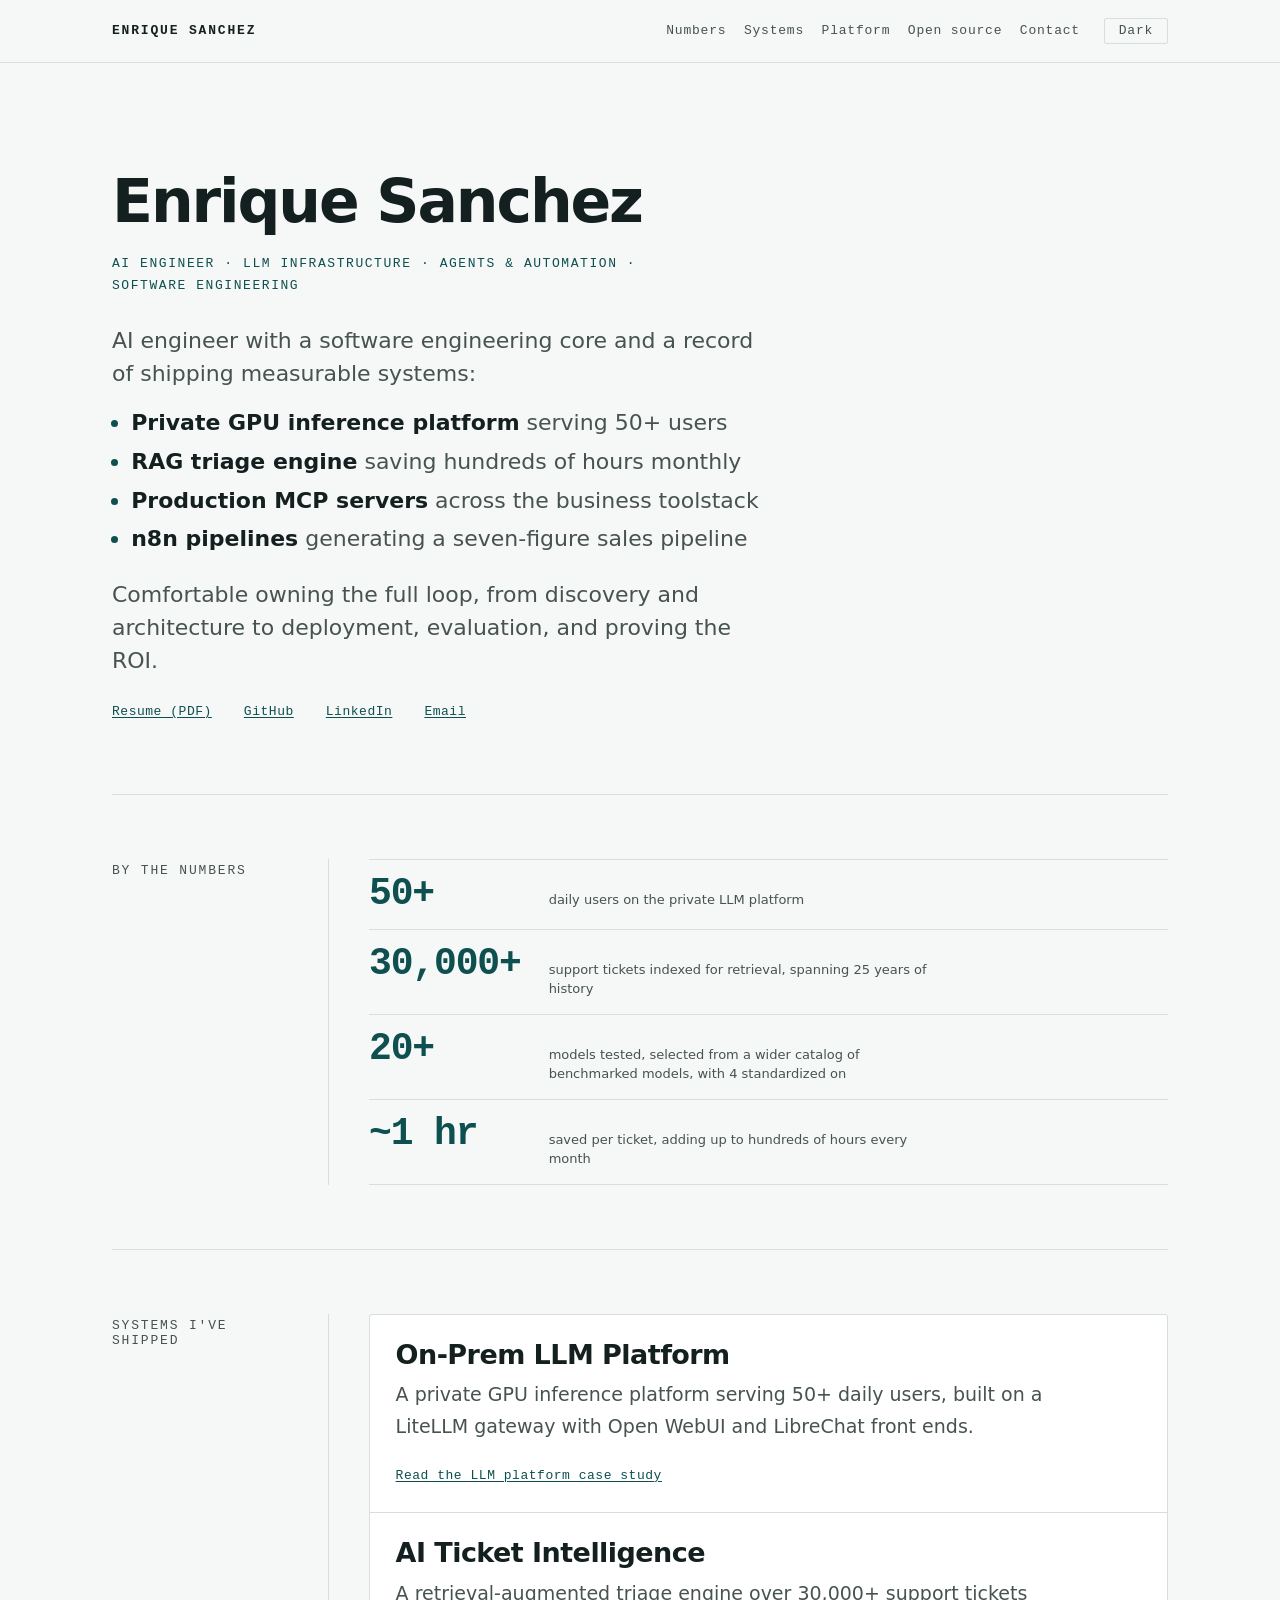
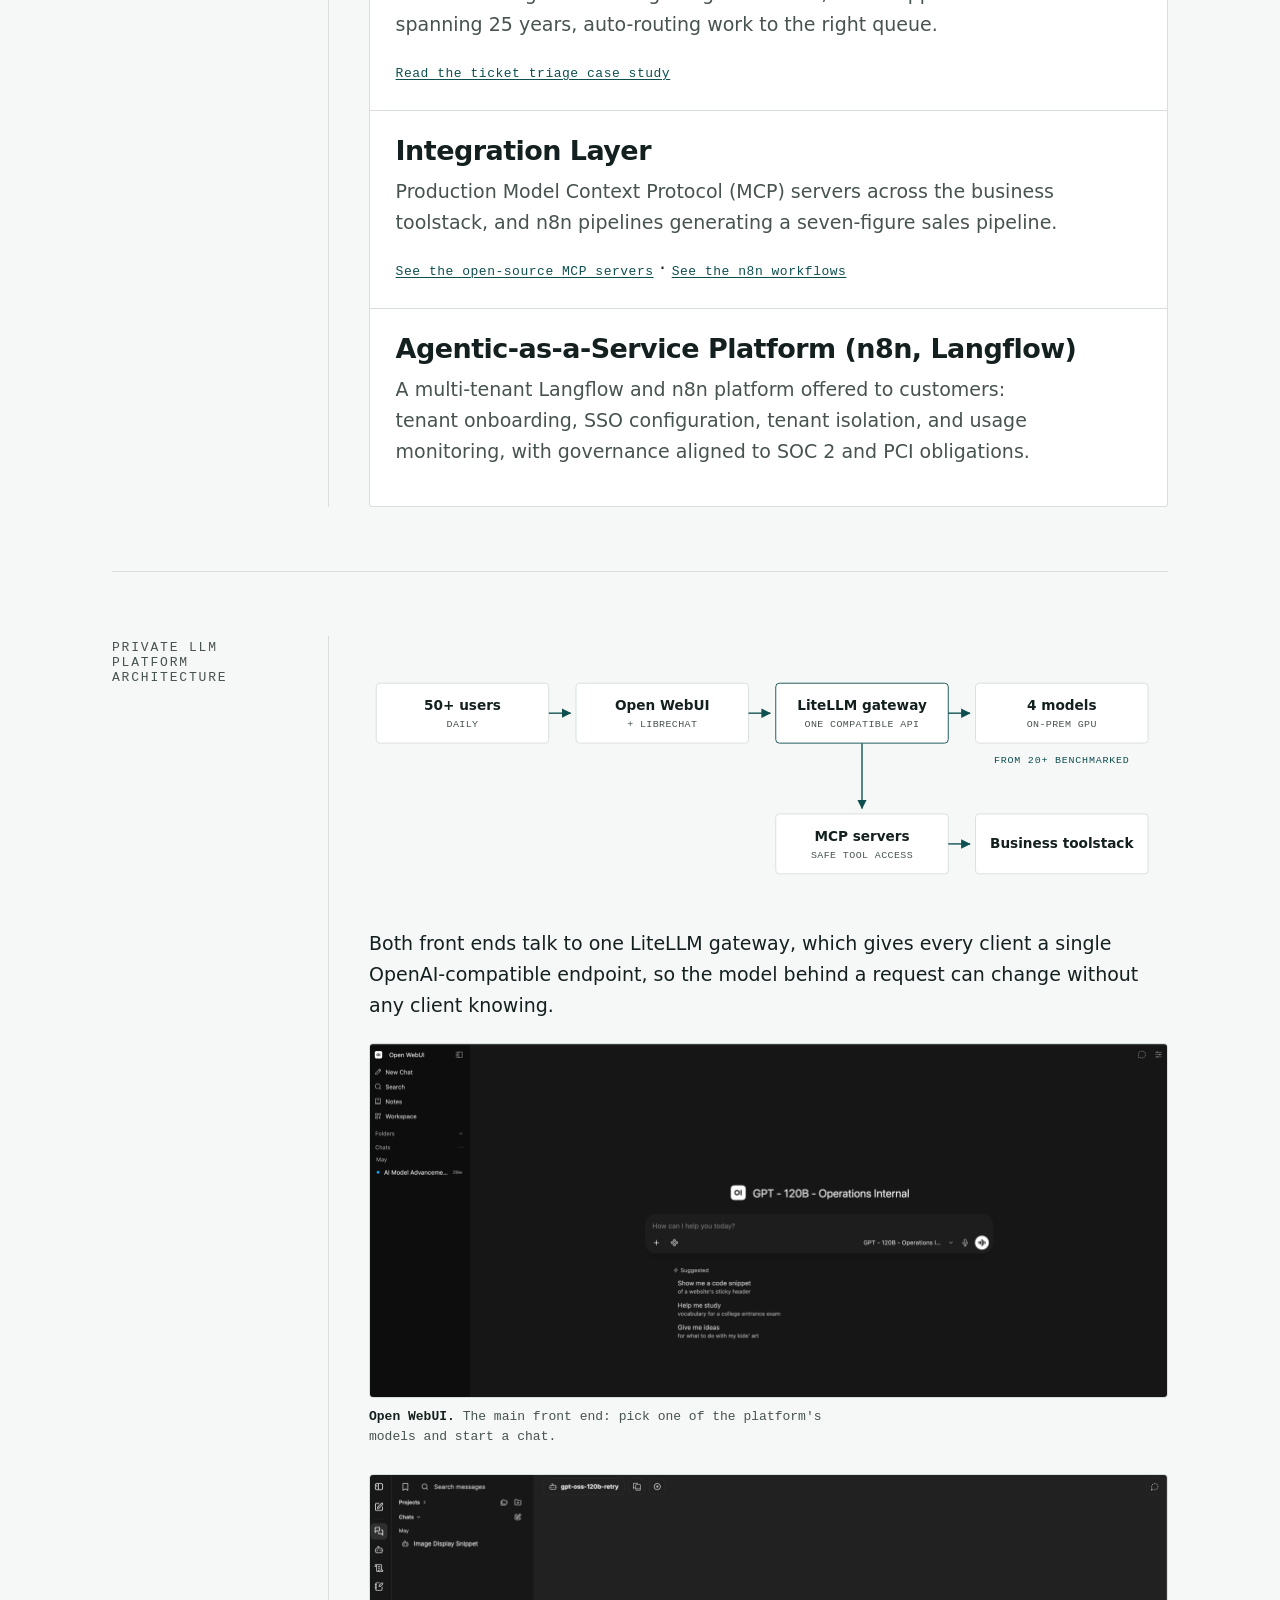
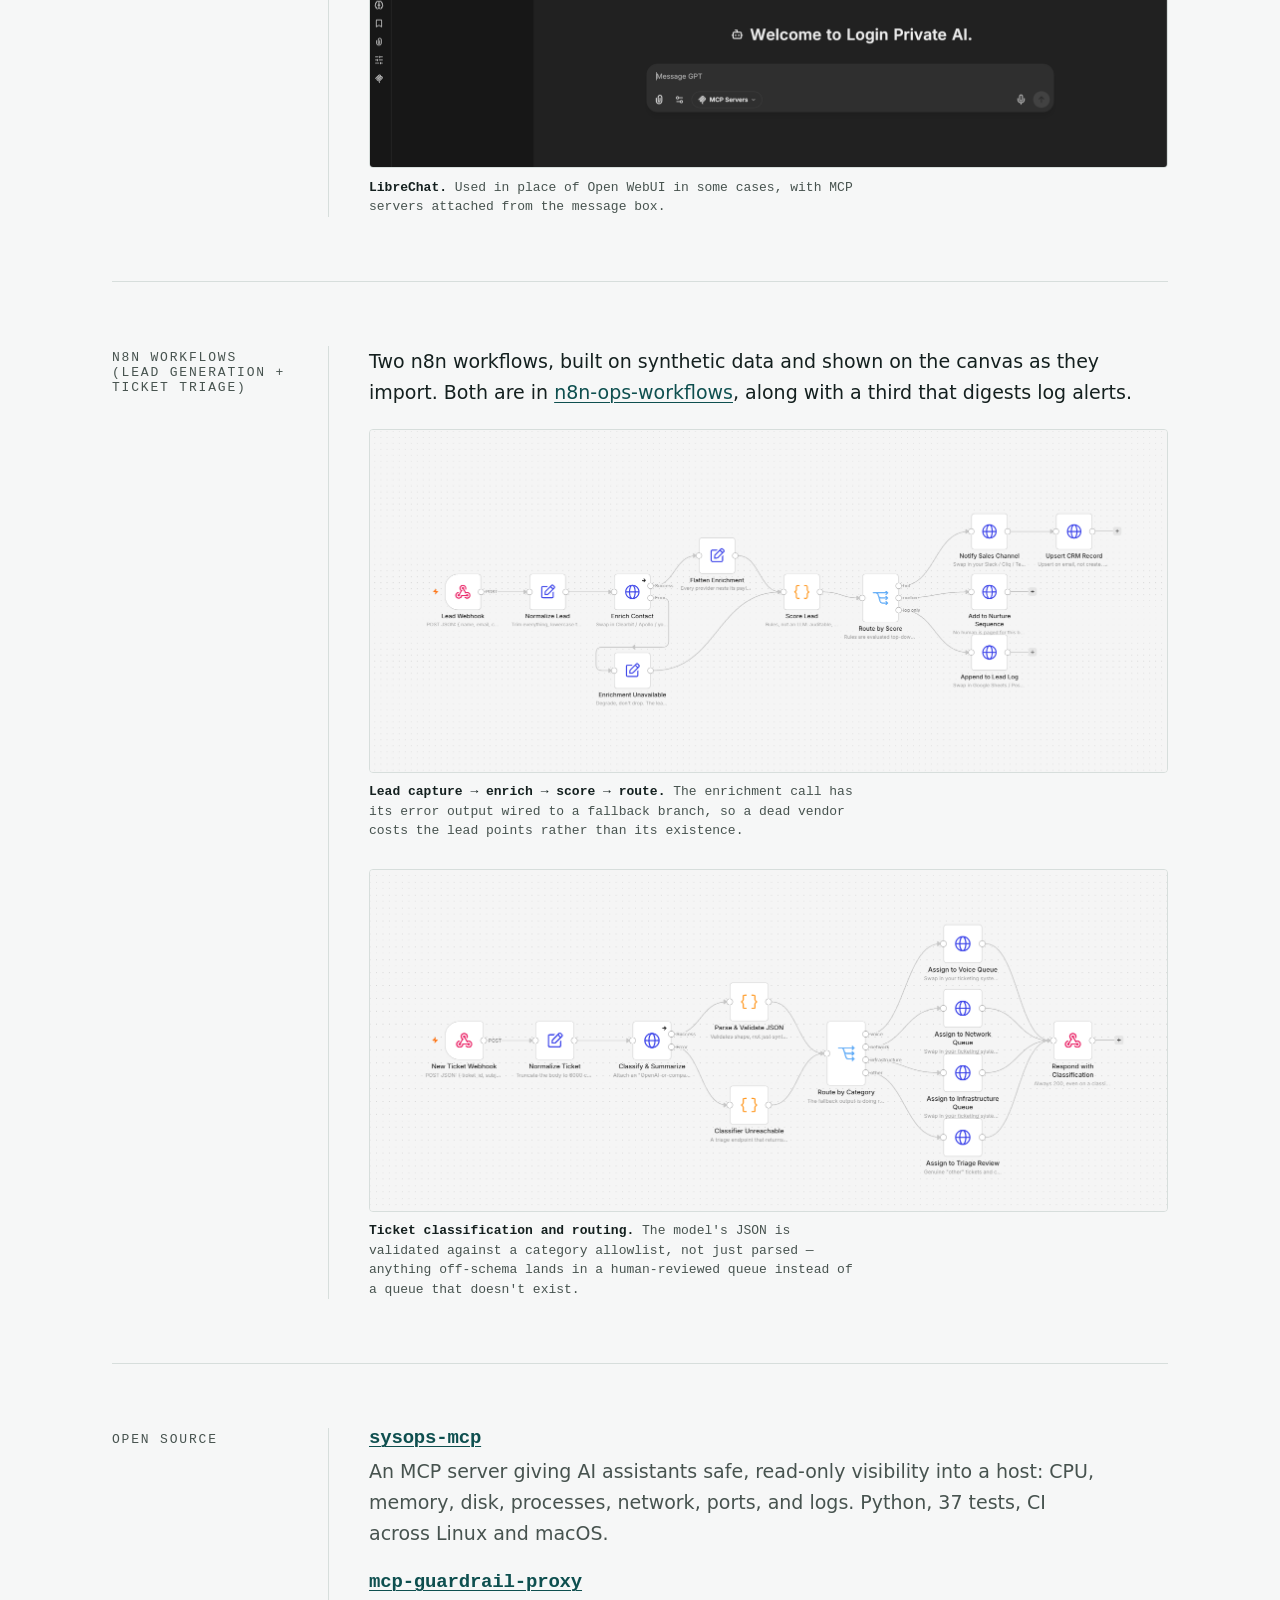
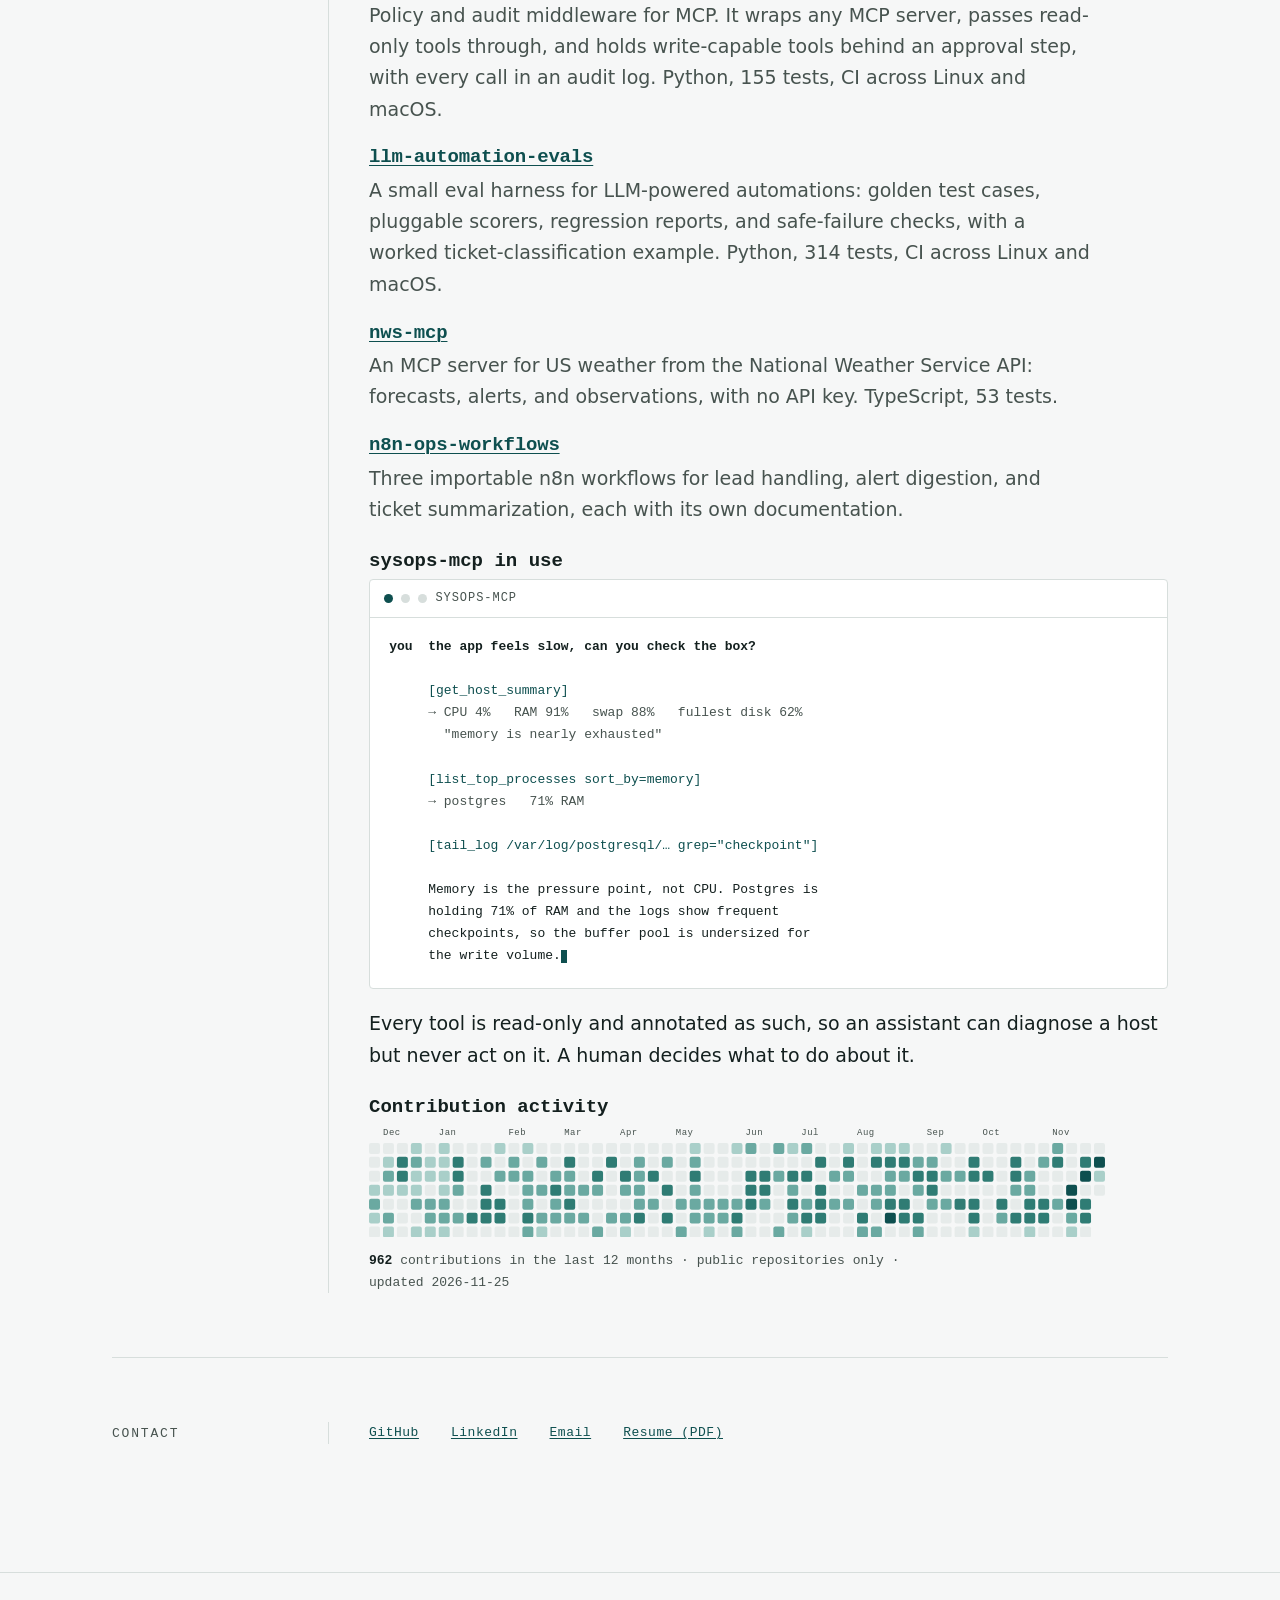
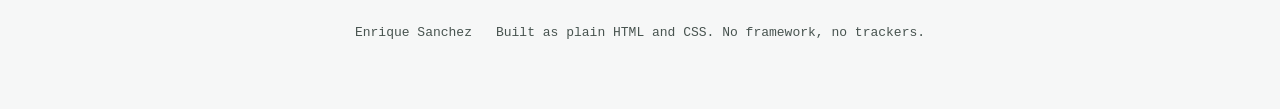
==== commit 8cfe43f2: "Refresh contribution grid" ====
--- a/index.html
+++ b/index.html
@@ -325,8 +325,8 @@
 
         <h3 id="contrib-heading">Contribution activity</h3>
         <!-- contrib:start -->
-<svg class="contrib-grid" viewBox="0 0 739 113" role="img" aria-label="GitHub contribution grid: 962 contributions between 2025-11-23 and 2026-11-24."><text class="cg-month" x="14" y="10">Dec</text><text class="cg-month" x="70" y="10">Jan</text><text class="cg-month" x="140" y="10">Feb</text><text class="cg-month" x="196" y="10">Mar</text><text class="cg-month" x="252" y="10">Apr</text><text class="cg-month" x="308" y="10">May</text><text class="cg-month" x="378" y="10">Jun</text><text class="cg-month" x="434" y="10">Jul</text><text class="cg-month" x="490" y="10">Aug</text><text class="cg-month" x="560" y="10">Sep</text><text class="cg-month" x="616" y="10">Oct</text><text class="cg-month" x="686" y="10">Nov</text><rect class="cg-c cg-0" x="0" y="18" width="11" height="11" rx="2"><title>0 contributions on 2025-11-23</title></rect><rect class="cg-c cg-0" x="0" y="32" width="11" height="11" rx="2"><title>0 contributions on 2025-11-24</title></rect><rect class="cg-c cg-0" x="0" y="46" width="11" height="11" rx="2"><title>0 contributions on 2025-11-25</title></rect><rect class="cg-c cg-1" x="0" y="60" width="11" height="11" rx="2"><title>2 contributions on 2025-11-26</title></rect><rect class="cg-c cg-2" x="0" y="74" width="11" height="11" rx="2"><title>3 contributions on 2025-11-27</title></rect><rect class="cg-c cg-1" x="0" y="88" width="11" height="11" rx="2"><title>2 contributions on 2025-11-28</title></rect><rect class="cg-c cg-0" x="0" y="102" width="11" height="11" rx="2"><title>0 contributions on 2025-11-29</title></rect><rect class="cg-c cg-0" x="14" y="18" width="11" height="11" rx="2"><title>0 contributions on 2025-11-30</title></rect><rect class="cg-c cg-1" x="14" y="32" width="11" height="11" rx="2"><title>1 contribution on 2025-12-01</title></rect><rect class="cg-c cg-2" x="14" y="46" width="11" height="11" rx="2"><title>3 contributions on 2025-12-02</title></rect><rect class="cg-c cg-1" x="14" y="60" width="11" height="11" rx="2"><title>2 contributions on 2025-12-03</title></rect><rect class="cg-c cg-0" x="14" y="74" width="11" height="11" rx="2"><title>0 contributions on 2025-12-04</title></rect><rect class="cg-c cg-2" x="14" y="88" width="11" height="11" rx="2"><title>3 contributions on 2025-12-05</title></rect><rect class="cg-c cg-1" x="14" y="102" width="11" height="11" rx="2"><title>1 contribution on 2025-12-06</title></rect><rect class="cg-c cg-0" x="28" y="18" width="11" height="11" rx="2"><title>0 contributions on 2025-12-07</title></rect><rect class="cg-c cg-3" x="28" y="32" width="11" height="11" rx="2"><title>7 contributions on 2025-12-08</title></rect><rect class="cg-c cg-3" x="28" y="46" width="11" height="11" rx="2"><title>6 contributions on 2025-12-09</title></rect><rect class="cg-c cg-1" x="28" y="60" width="11" height="11" rx="2"><title>2 contributions on 2025-12-10</title></rect><rect class="cg-c cg-0" x="28" y="74" width="11" height="11" rx="2"><title>0 contributions on 2025-12-11</title></rect><rect class="cg-c cg-0" x="28" y="88" width="11" height="11" rx="2"><title>0 contributions on 2025-12-12</title></rect><rect class="cg-c cg-0" x="28" y="102" width="11" height="11" rx="2"><title>0 contributions on 2025-12-13</title></rect><rect class="cg-c cg-1" x="42" y="18" width="11" height="11" rx="2"><title>2 contributions on 2025-12-14</title></rect><rect class="cg-c cg-2" x="42" y="32" width="11" height="11" rx="2"><title>5 contributions on 2025-12-15</title></rect><rect class="cg-c cg-1" x="42" y="46" width="11" height="11" rx="2"><title>1 contribution on 2025-12-16</title></rect><rect class="cg-c cg-1" x="42" y="60" width="11" height="11" rx="2"><title>2 contributions on 2025-12-17</title></rect><rect class="cg-c cg-2" x="42" y="74" width="11" height="11" rx="2"><title>4 contributions on 2025-12-18</title></rect><rect class="cg-c cg-0" x="42" y="88" width="11" height="11" rx="2"><title>0 contributions on 2025-12-19</title></rect><rect class="cg-c cg-1" x="42" y="102" width="11" height="11" rx="2"><title>1 contribution on 2025-12-20</title></rect><rect class="cg-c cg-0" x="56" y="18" width="11" height="11" rx="2"><title>0 contributions on 2025-12-21</title></rect><rect class="cg-c cg-1" x="56" y="32" width="11" height="11" rx="2"><title>2 contributions on 2025-12-22</title></rect><rect class="cg-c cg-1" x="56" y="46" width="11" height="11" rx="2"><title>1 contribution on 2025-12-23</title></rect><rect class="cg-c cg-0" x="56" y="60" width="11" height="11" rx="2"><title>0 contributions on 2025-12-24</title></rect><rect class="cg-c cg-2" x="56" y="74" width="11" height="11" rx="2"><title>4 contributions on 2025-12-25</title></rect><rect class="cg-c cg-2" x="56" y="88" width="11" height="11" rx="2"><title>4 contributions on 2025-12-26</title></rect><rect class="cg-c cg-1" x="56" y="102" width="11" height="11" rx="2"><title>1 contribution on 2025-12-27</title></rect><rect class="cg-c cg-1" x="70" y="18" width="11" height="11" rx="2"><title>2 contributions on 2025-12-28</title></rect><rect class="cg-c cg-1" x="70" y="32" width="11" height="11" rx="2"><title>2 contributions on 2025-12-29</title></rect><rect class="cg-c cg-1" x="70" y="46" width="11" height="11" rx="2"><title>1 contribution on 2025-12-30</title></rect><rect class="cg-c cg-1" x="70" y="60" width="11" height="11" rx="2"><title>1 contribution on 2025-12-31</title></rect><rect class="cg-c cg-2" x="70" y="74" width="11" height="11" rx="2"><title>3 contributions on 2026-01-01</title></rect><rect class="cg-c cg-2" x="70" y="88" width="11" height="11" rx="2"><title>3 contributions on 2026-01-02</title></rect><rect class="cg-c cg-1" x="70" y="102" width="11" height="11" rx="2"><title>2 contributions on 2026-01-03</title></rect><rect class="cg-c cg-0" x="84" y="18" width="11" height="11" rx="2"><title>0 contributions on 2026-01-04</title></rect><rect class="cg-c cg-3" x="84" y="32" width="11" height="11" rx="2"><title>9 contributions on 2026-01-05</title></rect><rect class="cg-c cg-3" x="84" y="46" width="11" height="11" rx="2"><title>6 contributions on 2026-01-06</title></rect><rect class="cg-c cg-2" x="84" y="60" width="11" height="11" rx="2"><title>3 contributions on 2026-01-07</title></rect><rect class="cg-c cg-0" x="84" y="74" width="11" height="11" rx="2"><title>0 contributions on 2026-01-08</title></rect><rect class="cg-c cg-2" x="84" y="88" width="11" height="11" rx="2"><title>3 contributions on 2026-01-09</title></rect><rect class="cg-c cg-0" x="84" y="102" width="11" height="11" rx="2"><title>0 contributions on 2026-01-10</title></rect><rect class="cg-c cg-0" x="98" y="18" width="11" height="11" rx="2"><title>0 contributions on 2026-01-11</title></rect><rect class="cg-c cg-0" x="98" y="32" width="11" height="11" rx="2"><title>0 contributions on 2026-01-12</title></rect><rect class="cg-c cg-0" x="98" y="46" width="11" height="11" rx="2"><title>0 contributions on 2026-01-13</title></rect><rect class="cg-c cg-0" x="98" y="60" width="11" height="11" rx="2"><title>0 contributions on 2026-01-14</title></rect><rect class="cg-c cg-0" x="98" y="74" width="11" height="11" rx="2"><title>0 contributions on 2026-01-15</title></rect><rect class="cg-c cg-3" x="98" y="88" width="11" height="11" rx="2"><title>6 contributions on 2026-01-16</title></rect><rect class="cg-c cg-0" x="98" y="102" width="11" height="11" rx="2"><title>0 contributions on 2026-01-17</title></rect><rect class="cg-c cg-0" x="112" y="18" width="11" height="11" rx="2"><title>0 contributions on 2026-01-18</title></rect><rect class="cg-c cg-2" x="112" y="32" width="11" height="11" rx="2"><title>3 contributions on 2026-01-19</title></rect><rect class="cg-c cg-0" x="112" y="46" width="11" height="11" rx="2"><title>0 contributions on 2026-01-20</title></rect><rect class="cg-c cg-3" x="112" y="60" width="11" height="11" rx="2"><title>6 contributions on 2026-01-21</title></rect><rect class="cg-c cg-3" x="112" y="74" width="11" height="11" rx="2"><title>6 contributions on 2026-01-22</title></rect><rect class="cg-c cg-3" x="112" y="88" width="11" height="11" rx="2"><title>9 contributions on 2026-01-23</title></rect><rect class="cg-c cg-0" x="112" y="102" width="11" height="11" rx="2"><title>0 contributions on 2026-01-24</title></rect><rect class="cg-c cg-1" x="126" y="18" width="11" height="11" rx="2"><title>2 contributions on 2026-01-25</title></rect><rect class="cg-c cg-0" x="126" y="32" width="11" height="11" rx="2"><title>0 contributions on 2026-01-26</title></rect><rect class="cg-c cg-2" x="126" y="46" width="11" height="11" rx="2"><title>3 contributions on 2026-01-27</title></rect><rect class="cg-c cg-0" x="126" y="60" width="11" height="11" rx="2"><title>0 contributions on 2026-01-28</title></rect><rect class="cg-c cg-3" x="126" y="74" width="11" height="11" rx="2"><title>6 contributions on 2026-01-29</title></rect><rect class="cg-c cg-3" x="126" y="88" width="11" height="11" rx="2"><title>6 contributions on 2026-01-30</title></rect><rect class="cg-c cg-0" x="126" y="102" width="11" height="11" rx="2"><title>0 contributions on 2026-01-31</title></rect><rect class="cg-c cg-0" x="140" y="18" width="11" height="11" rx="2"><title>0 contributions on 2026-02-01</title></rect><rect class="cg-c cg-2" x="140" y="32" width="11" height="11" rx="2"><title>3 contributions on 2026-02-02</title></rect><rect class="cg-c cg-2" x="140" y="46" width="11" height="11" rx="2"><title>3 contributions on 2026-02-03</title></rect><rect class="cg-c cg-0" x="140" y="60" width="11" height="11" rx="2"><title>0 contributions on 2026-02-04</title></rect><rect class="cg-c cg-0" x="140" y="74" width="11" height="11" rx="2"><title>0 contributions on 2026-02-05</title></rect><rect class="cg-c cg-0" x="140" y="88" width="11" height="11" rx="2"><title>0 contributions on 2026-02-06</title></rect><rect class="cg-c cg-0" x="140" y="102" width="11" height="11" rx="2"><title>0 contributions on 2026-02-07</title></rect><rect class="cg-c cg-1" x="154" y="18" width="11" height="11" rx="2"><title>2 contributions on 2026-02-08</title></rect><rect class="cg-c cg-0" x="154" y="32" width="11" height="11" rx="2"><title>0 contributions on 2026-02-09</title></rect><rect class="cg-c cg-2" x="154" y="46" width="11" height="11" rx="2"><title>3 contributions on 2026-02-10</title></rect><rect class="cg-c cg-2" x="154" y="60" width="11" height="11" rx="2"><title>3 contributions on 2026-02-11</title></rect><rect class="cg-c cg-2" x="154" y="74" width="11" height="11" rx="2"><title>3 contributions on 2026-02-12</title></rect><rect class="cg-c cg-3" x="154" y="88" width="11" height="11" rx="2"><title>6 contributions on 2026-02-13</title></rect><rect class="cg-c cg-2" x="154" y="102" width="11" height="11" rx="2"><title>4 contributions on 2026-02-14</title></rect><rect class="cg-c cg-0" x="168" y="18" width="11" height="11" rx="2"><title>0 contributions on 2026-02-15</title></rect><rect class="cg-c cg-2" x="168" y="32" width="11" height="11" rx="2"><title>3 contributions on 2026-02-16</title></rect><rect class="cg-c cg-0" x="168" y="46" width="11" height="11" rx="2"><title>0 contributions on 2026-02-17</title></rect><rect class="cg-c cg-2" x="168" y="60" width="11" height="11" rx="2"><title>3 contributions on 2026-02-18</title></rect><rect class="cg-c cg-0" x="168" y="74" width="11" height="11" rx="2"><title>0 contributions on 2026-02-19</title></rect><rect class="cg-c cg-2" x="168" y="88" width="11" height="11" rx="2"><title>3 contributions on 2026-02-20</title></rect><rect class="cg-c cg-1" x="168" y="102" width="11" height="11" rx="2"><title>2 contributions on 2026-02-21</title></rect><rect class="cg-c cg-0" x="182" y="18" width="11" height="11" rx="2"><title>0 contributions on 2026-02-22</title></rect><rect class="cg-c cg-0" x="182" y="32" width="11" height="11" rx="2"><title>0 contributions on 2026-02-23</title></rect><rect class="cg-c cg-2" x="182" y="46" width="11" height="11" rx="2"><title>3 contributions on 2026-02-24</title></rect><rect class="cg-c cg-3" x="182" y="60" width="11" height="11" rx="2"><title>6 contributions on 2026-02-25</title></rect><rect class="cg-c cg-2" x="182" y="74" width="11" height="11" rx="2"><title>3 contributions on 2026-02-26</title></rect><rect class="cg-c cg-2" x="182" y="88" width="11" height="11" rx="2"><title>3 contributions on 2026-02-27</title></rect><rect class="cg-c cg-0" x="182" y="102" width="11" height="11" rx="2"><title>0 contributions on 2026-02-28</title></rect><rect class="cg-c cg-0" x="196" y="18" width="11" height="11" rx="2"><title>0 contributions on 2026-03-01</title></rect><rect class="cg-c cg-3" x="196" y="32" width="11" height="11" rx="2"><title>9 contributions on 2026-03-02</title></rect><rect class="cg-c cg-2" x="196" y="46" width="11" height="11" rx="2"><title>3 contributions on 2026-03-03</title></rect><rect class="cg-c cg-2" x="196" y="60" width="11" height="11" rx="2"><title>3 contributions on 2026-03-04</title></rect><rect class="cg-c cg-3" x="196" y="74" width="11" height="11" rx="2"><title>6 contributions on 2026-03-05</title></rect><rect class="cg-c cg-2" x="196" y="88" width="11" height="11" rx="2"><title>3 contributions on 2026-03-06</title></rect><rect class="cg-c cg-0" x="196" y="102" width="11" height="11" rx="2"><title>0 contributions on 2026-03-07</title></rect><rect class="cg-c cg-0" x="210" y="18" width="11" height="11" rx="2"><title>0 contributions on 2026-03-08</title></rect><rect class="cg-c cg-0" x="210" y="32" width="11" height="11" rx="2"><title>0 contributions on 2026-03-09</title></rect><rect class="cg-c cg-0" x="210" y="46" width="11" height="11" rx="2"><title>0 contributions on 2026-03-10</title></rect><rect class="cg-c cg-2" x="210" y="60" width="11" height="11" rx="2"><title>3 contributions on 2026-03-11</title></rect><rect class="cg-c cg-0" x="210" y="74" width="11" height="11" rx="2"><title>0 contributions on 2026-03-12</title></rect><rect class="cg-c cg-2" x="210" y="88" width="11" height="11" rx="2"><title>3 contributions on 2026-03-13</title></rect><rect class="cg-c cg-0" x="210" y="102" width="11" height="11" rx="2"><title>0 contributions on 2026-03-14</title></rect><rect class="cg-c cg-0" x="224" y="18" width="11" height="11" rx="2"><title>0 contributions on 2026-03-15</title></rect><rect class="cg-c cg-0" x="224" y="32" width="11" height="11" rx="2"><title>0 contributions on 2026-03-16</title></rect><rect class="cg-c cg-3" x="224" y="46" width="11" height="11" rx="2"><title>6 contributions on 2026-03-17</title></rect><rect class="cg-c cg-2" x="224" y="60" width="11" height="11" rx="2"><title>3 contributions on 2026-03-18</title></rect><rect class="cg-c cg-0" x="224" y="74" width="11" height="11" rx="2"><title>0 contributions on 2026-03-19</title></rect><rect class="cg-c cg-0" x="224" y="88" width="11" height="11" rx="2"><title>0 contributions on 2026-03-20</title></rect><rect class="cg-c cg-2" x="224" y="102" width="11" height="11" rx="2"><title>4 contributions on 2026-03-21</title></rect><rect class="cg-c cg-0" x="238" y="18" width="11" height="11" rx="2"><title>0 contributions on 2026-03-22</title></rect><rect class="cg-c cg-3" x="238" y="32" width="11" height="11" rx="2"><title>6 contributions on 2026-03-23</title></rect><rect class="cg-c cg-0" x="238" y="46" width="11" height="11" rx="2"><title>0 contributions on 2026-03-24</title></rect><rect class="cg-c cg-0" x="238" y="60" width="11" height="11" rx="2"><title>0 contributions on 2026-03-25</title></rect><rect class="cg-c cg-0" x="238" y="74" width="11" height="11" rx="2"><title>0 contributions on 2026-03-26</title></rect><rect class="cg-c cg-2" x="238" y="88" width="11" height="11" rx="2"><title>3 contributions on 2026-03-27</title></rect><rect class="cg-c cg-0" x="238" y="102" width="11" height="11" rx="2"><title>0 contributions on 2026-03-28</title></rect><rect class="cg-c cg-0" x="252" y="18" width="11" height="11" rx="2"><title>0 contributions on 2026-03-29</title></rect><rect class="cg-c cg-0" x="252" y="32" width="11" height="11" rx="2"><title>0 contributions on 2026-03-30</title></rect><rect class="cg-c cg-3" x="252" y="46" width="11" height="11" rx="2"><title>6 contributions on 2026-03-31</title></rect><rect class="cg-c cg-2" x="252" y="60" width="11" height="11" rx="2"><title>3 contributions on 2026-04-01</title></rect><rect class="cg-c cg-0" x="252" y="74" width="11" height="11" rx="2"><title>0 contributions on 2026-04-02</title></rect><rect class="cg-c cg-2" x="252" y="88" width="11" height="11" rx="2"><title>3 contributions on 2026-04-03</title></rect><rect class="cg-c cg-1" x="252" y="102" width="11" height="11" rx="2"><title>2 contributions on 2026-04-04</title></rect><rect class="cg-c cg-0" x="266" y="18" width="11" height="11" rx="2"><title>0 contributions on 2026-04-05</title></rect><rect class="cg-c cg-2" x="266" y="32" width="11" height="11" rx="2"><title>3 contributions on 2026-04-06</title></rect><rect class="cg-c cg-2" x="266" y="46" width="11" height="11" rx="2"><title>3 contributions on 2026-04-07</title></rect><rect class="cg-c cg-2" x="266" y="60" width="11" height="11" rx="2"><title>3 contributions on 2026-04-08</title></rect><rect class="cg-c cg-2" x="266" y="74" width="11" height="11" rx="2"><title>3 contributions on 2026-04-09</title></rect><rect class="cg-c cg-3" x="266" y="88" width="11" height="11" rx="2"><title>9 contributions on 2026-04-10</title></rect><rect class="cg-c cg-0" x="266" y="102" width="11" height="11" rx="2"><title>0 contributions on 2026-04-11</title></rect><rect class="cg-c cg-0" x="280" y="18" width="11" height="11" rx="2"><title>0 contributions on 2026-04-12</title></rect><rect class="cg-c cg-0" x="280" y="32" width="11" height="11" rx="2"><title>0 contributions on 2026-04-13</title></rect><rect class="cg-c cg-3" x="280" y="46" width="11" height="11" rx="2"><title>9 contributions on 2026-04-14</title></rect><rect class="cg-c cg-0" x="280" y="60" width="11" height="11" rx="2"><title>0 contributions on 2026-04-15</title></rect><rect class="cg-c cg-2" x="280" y="74" width="11" height="11" rx="2"><title>3 contributions on 2026-04-16</title></rect><rect class="cg-c cg-0" x="280" y="88" width="11" height="11" rx="2"><title>0 contributions on 2026-04-17</title></rect><rect class="cg-c cg-0" x="280" y="102" width="11" height="11" rx="2"><title>0 contributions on 2026-04-18</title></rect><rect class="cg-c cg-0" x="294" y="18" width="11" height="11" rx="2"><title>0 contributions on 2026-04-19</title></rect><rect class="cg-c cg-2" x="294" y="32" width="11" height="11" rx="2"><title>3 contributions on 2026-04-20</title></rect><rect class="cg-c cg-0" x="294" y="46" width="11" height="11" rx="2"><title>0 contributions on 2026-04-21</title></rect><rect class="cg-c cg-3" x="294" y="60" width="11" height="11" rx="2"><title>9 contributions on 2026-04-22</title></rect><rect class="cg-c cg-0" x="294" y="74" width="11" height="11" rx="2"><title>0 contributions on 2026-04-23</title></rect><rect class="cg-c cg-3" x="294" y="88" width="11" height="11" rx="2"><title>6 contributions on 2026-04-24</title></rect><rect class="cg-c cg-0" x="294" y="102" width="11" height="11" rx="2"><title>0 contributions on 2026-04-25</title></rect><rect class="cg-c cg-0" x="308" y="18" width="11" height="11" rx="2"><title>0 contributions on 2026-04-26</title></rect><rect class="cg-c cg-0" x="308" y="32" width="11" height="11" rx="2"><title>0 contributions on 2026-04-27</title></rect><rect class="cg-c cg-0" x="308" y="46" width="11" height="11" rx="2"><title>0 contributions on 2026-04-28</title></rect><rect class="cg-c cg-0" x="308" y="60" width="11" height="11" rx="2"><title>0 contributions on 2026-04-29</title></rect><rect class="cg-c cg-2" x="308" y="74" width="11" height="11" rx="2"><title>3 contributions on 2026-04-30</title></rect><rect class="cg-c cg-0" x="308" y="88" width="11" height="11" rx="2"><title>0 contributions on 2026-05-01</title></rect><rect class="cg-c cg-2" x="308" y="102" width="11" height="11" rx="2"><title>4 contributions on 2026-05-02</title></rect><rect class="cg-c cg-1" x="322" y="18" width="11" height="11" rx="2"><title>2 contributions on 2026-05-03</title></rect><rect class="cg-c cg-2" x="322" y="32" width="11" height="11" rx="2"><title>3 contributions on 2026-05-04</title></rect><rect class="cg-c cg-3" x="322" y="46" width="11" height="11" rx="2"><title>6 contributions on 2026-05-05</title></rect><rect class="cg-c cg-2" x="322" y="60" width="11" height="11" rx="2"><title>3 contributions on 2026-05-06</title></rect><rect class="cg-c cg-2" x="322" y="74" width="11" height="11" rx="2"><title>3 contributions on 2026-05-07</title></rect><rect class="cg-c cg-2" x="322" y="88" width="11" height="11" rx="2"><title>3 contributions on 2026-05-08</title></rect><rect class="cg-c cg-0" x="322" y="102" width="11" height="11" rx="2"><title>0 contributions on 2026-05-09</title></rect><rect class="cg-c cg-0" x="336" y="18" width="11" height="11" rx="2"><title>0 contributions on 2026-05-10</title></rect><rect class="cg-c cg-0" x="336" y="32" width="11" height="11" rx="2"><title>0 contributions on 2026-05-11</title></rect><rect class="cg-c cg-0" x="336" y="46" width="11" height="11" rx="2"><title>0 contributions on 2026-05-12</title></rect><rect class="cg-c cg-0" x="336" y="60" width="11" height="11" rx="2"><title>0 contributions on 2026-05-13</title></rect><rect class="cg-c cg-2" x="336" y="74" width="11" height="11" rx="2"><title>3 contributions on 2026-05-14</title></rect><rect class="cg-c cg-2" x="336" y="88" width="11" height="11" rx="2"><title>3 contributions on 2026-05-15</title></rect><rect class="cg-c cg-1" x="336" y="102" width="11" height="11" rx="2"><title>2 contributions on 2026-05-16</title></rect><rect class="cg-c cg-0" x="350" y="18" width="11" height="11" rx="2"><title>0 contributions on 2026-05-17</title></rect><rect class="cg-c cg-0" x="350" y="32" width="11" height="11" rx="2"><title>0 contributions on 2026-05-18</title></rect><rect class="cg-c cg-0" x="350" y="46" width="11" height="11" rx="2"><title>0 contributions on 2026-05-19</title></rect><rect class="cg-c cg-0" x="350" y="60" width="11" height="11" rx="2"><title>0 contributions on 2026-05-20</title></rect><rect class="cg-c cg-2" x="350" y="74" width="11" height="11" rx="2"><title>3 contributions on 2026-05-21</title></rect><rect class="cg-c cg-2" x="350" y="88" width="11" height="11" rx="2"><title>3 contributions on 2026-05-22</title></rect><rect class="cg-c cg-0" x="350" y="102" width="11" height="11" rx="2"><title>0 contributions on 2026-05-23</title></rect><rect class="cg-c cg-1" x="364" y="18" width="11" height="11" rx="2"><title>2 contributions on 2026-05-24</title></rect><rect class="cg-c cg-0" x="364" y="32" width="11" height="11" rx="2"><title>0 contributions on 2026-05-25</title></rect><rect class="cg-c cg-0" x="364" y="46" width="11" height="11" rx="2"><title>0 contributions on 2026-05-26</title></rect><rect class="cg-c cg-0" x="364" y="60" width="11" height="11" rx="2"><title>0 contributions on 2026-05-27</title></rect><rect class="cg-c cg-2" x="364" y="74" width="11" height="11" rx="2"><title>3 contributions on 2026-05-28</title></rect><rect class="cg-c cg-3" x="364" y="88" width="11" height="11" rx="2"><title>6 contributions on 2026-05-29</title></rect><rect class="cg-c cg-2" x="364" y="102" width="11" height="11" rx="2"><title>4 contributions on 2026-05-30</title></rect><rect class="cg-c cg-2" x="378" y="18" width="11" height="11" rx="2"><title>4 contributions on 2026-05-31</title></rect><rect class="cg-c cg-0" x="378" y="32" width="11" height="11" rx="2"><title>0 contributions on 2026-06-01</title></rect><rect class="cg-c cg-3" x="378" y="46" width="11" height="11" rx="2"><title>9 contributions on 2026-06-02</title></rect><rect class="cg-c cg-3" x="378" y="60" width="11" height="11" rx="2"><title>9 contributions on 2026-06-03</title></rect><rect class="cg-c cg-3" x="378" y="74" width="11" height="11" rx="2"><title>6 contributions on 2026-06-04</title></rect><rect class="cg-c cg-0" x="378" y="88" width="11" height="11" rx="2"><title>0 contributions on 2026-06-05</title></rect><rect class="cg-c cg-0" x="378" y="102" width="11" height="11" rx="2"><title>0 contributions on 2026-06-06</title></rect><rect class="cg-c cg-0" x="392" y="18" width="11" height="11" rx="2"><title>0 contributions on 2026-06-07</title></rect><rect class="cg-c cg-0" x="392" y="32" width="11" height="11" rx="2"><title>0 contributions on 2026-06-08</title></rect><rect class="cg-c cg-3" x="392" y="46" width="11" height="11" rx="2"><title>9 contributions on 2026-06-09</title></rect><rect class="cg-c cg-3" x="392" y="60" width="11" height="11" rx="2"><title>6 contributions on 2026-06-10</title></rect><rect class="cg-c cg-2" x="392" y="74" width="11" height="11" rx="2"><title>3 contributions on 2026-06-11</title></rect><rect class="cg-c cg-0" x="392" y="88" width="11" height="11" rx="2"><title>0 contributions on 2026-06-12</title></rect><rect class="cg-c cg-0" x="392" y="102" width="11" height="11" rx="2"><title>0 contributions on 2026-06-13</title></rect><rect class="cg-c cg-2" x="406" y="18" width="11" height="11" rx="2"><title>4 contributions on 2026-06-14</title></rect><rect class="cg-c cg-0" x="406" y="32" width="11" height="11" rx="2"><title>0 contributions on 2026-06-15</title></rect><rect class="cg-c cg-2" x="406" y="46" width="11" height="11" rx="2"><title>3 contributions on 2026-06-16</title></rect><rect class="cg-c cg-0" x="406" y="60" width="11" height="11" rx="2"><title>0 contributions on 2026-06-17</title></rect><rect class="cg-c cg-0" x="406" y="74" width="11" height="11" rx="2"><title>0 contributions on 2026-06-18</title></rect><rect class="cg-c cg-0" x="406" y="88" width="11" height="11" rx="2"><title>0 contributions on 2026-06-19</title></rect><rect class="cg-c cg-2" x="406" y="102" width="11" height="11" rx="2"><title>4 contributions on 2026-06-20</title></rect><rect class="cg-c cg-1" x="420" y="18" width="11" height="11" rx="2"><title>2 contributions on 2026-06-21</title></rect><rect class="cg-c cg-0" x="420" y="32" width="11" height="11" rx="2"><title>0 contributions on 2026-06-22</title></rect><rect class="cg-c cg-3" x="420" y="46" width="11" height="11" rx="2"><title>9 contributions on 2026-06-23</title></rect><rect class="cg-c cg-2" x="420" y="60" width="11" height="11" rx="2"><title>3 contributions on 2026-06-24</title></rect><rect class="cg-c cg-3" x="420" y="74" width="11" height="11" rx="2"><title>6 contributions on 2026-06-25</title></rect><rect class="cg-c cg-2" x="420" y="88" width="11" height="11" rx="2"><title>3 contributions on 2026-06-26</title></rect><rect class="cg-c cg-0" x="420" y="102" width="11" height="11" rx="2"><title>0 contributions on 2026-06-27</title></rect><rect class="cg-c cg-2" x="434" y="18" width="11" height="11" rx="2"><title>4 contributions on 2026-06-28</title></rect><rect class="cg-c cg-0" x="434" y="32" width="11" height="11" rx="2"><title>0 contributions on 2026-06-29</title></rect><rect class="cg-c cg-3" x="434" y="46" width="11" height="11" rx="2"><title>6 contributions on 2026-06-30</title></rect><rect class="cg-c cg-0" x="434" y="60" width="11" height="11" rx="2"><title>0 contributions on 2026-07-01</title></rect><rect class="cg-c cg-2" x="434" y="74" width="11" height="11" rx="2"><title>3 contributions on 2026-07-02</title></rect><rect class="cg-c cg-3" x="434" y="88" width="11" height="11" rx="2"><title>6 contributions on 2026-07-03</title></rect><rect class="cg-c cg-1" x="434" y="102" width="11" height="11" rx="2"><title>2 contributions on 2026-07-04</title></rect><rect class="cg-c cg-0" x="448" y="18" width="11" height="11" rx="2"><title>0 contributions on 2026-07-05</title></rect><rect class="cg-c cg-3" x="448" y="32" width="11" height="11" rx="2"><title>9 contributions on 2026-07-06</title></rect><rect class="cg-c cg-0" x="448" y="46" width="11" height="11" rx="2"><title>0 contributions on 2026-07-07</title></rect><rect class="cg-c cg-3" x="448" y="60" width="11" height="11" rx="2"><title>6 contributions on 2026-07-08</title></rect><rect class="cg-c cg-3" x="448" y="74" width="11" height="11" rx="2"><title>9 contributions on 2026-07-09</title></rect><rect class="cg-c cg-3" x="448" y="88" width="11" height="11" rx="2"><title>9 contributions on 2026-07-10</title></rect><rect class="cg-c cg-0" x="448" y="102" width="11" height="11" rx="2"><title>0 contributions on 2026-07-11</title></rect><rect class="cg-c cg-0" x="462" y="18" width="11" height="11" rx="2"><title>0 contributions on 2026-07-12</title></rect><rect class="cg-c cg-0" x="462" y="32" width="11" height="11" rx="2"><title>0 contributions on 2026-07-13</title></rect><rect class="cg-c cg-2" x="462" y="46" width="11" height="11" rx="2"><title>3 contributions on 2026-07-14</title></rect><rect class="cg-c cg-0" x="462" y="60" width="11" height="11" rx="2"><title>0 contributions on 2026-07-15</title></rect><rect class="cg-c cg-2" x="462" y="74" width="11" height="11" rx="2"><title>3 contributions on 2026-07-16</title></rect><rect class="cg-c cg-0" x="462" y="88" width="11" height="11" rx="2"><title>0 contributions on 2026-07-17</title></rect><rect class="cg-c cg-0" x="462" y="102" width="11" height="11" rx="2"><title>0 contributions on 2026-07-18</title></rect><rect class="cg-c cg-1" x="476" y="18" width="11" height="11" rx="2"><title>2 contributions on 2026-07-19</title></rect><rect class="cg-c cg-3" x="476" y="32" width="11" height="11" rx="2"><title>6 contributions on 2026-07-20</title></rect><rect class="cg-c cg-2" x="476" y="46" width="11" height="11" rx="2"><title>3 contributions on 2026-07-21</title></rect><rect class="cg-c cg-0" x="476" y="60" width="11" height="11" rx="2"><title>0 contributions on 2026-07-22</title></rect><rect class="cg-c cg-2" x="476" y="74" width="11" height="11" rx="2"><title>3 contributions on 2026-07-23</title></rect><rect class="cg-c cg-0" x="476" y="88" width="11" height="11" rx="2"><title>0 contributions on 2026-07-24</title></rect><rect class="cg-c cg-0" x="476" y="102" width="11" height="11" rx="2"><title>0 contributions on 2026-07-25</title></rect><rect class="cg-c cg-0" x="490" y="18" width="11" height="11" rx="2"><title>0 contributions on 2026-07-26</title></rect><rect class="cg-c cg-0" x="490" y="32" width="11" height="11" rx="2"><title>0 contributions on 2026-07-27</title></rect><rect class="cg-c cg-0" x="490" y="46" width="11" height="11" rx="2"><title>0 contributions on 2026-07-28</title></rect><rect class="cg-c cg-2" x="490" y="60" width="11" height="11" rx="2"><title>3 contributions on 2026-07-29</title></rect><rect class="cg-c cg-0" x="490" y="74" width="11" height="11" rx="2"><title>0 contributions on 2026-07-30</title></rect><rect class="cg-c cg-3" x="490" y="88" width="11" height="11" rx="2"><title>9 contributions on 2026-07-31</title></rect><rect class="cg-c cg-2" x="490" y="102" width="11" height="11" rx="2"><title>4 contributions on 2026-08-01</title></rect><rect class="cg-c cg-1" x="504" y="18" width="11" height="11" rx="2"><title>2 contributions on 2026-08-02</title></rect><rect class="cg-c cg-3" x="504" y="32" width="11" height="11" rx="2"><title>6 contributions on 2026-08-03</title></rect><rect class="cg-c cg-0" x="504" y="46" width="11" height="11" rx="2"><title>0 contributions on 2026-08-04</title></rect><rect class="cg-c cg-2" x="504" y="60" width="11" height="11" rx="2"><title>3 contributions on 2026-08-05</title></rect><rect class="cg-c cg-2" x="504" y="74" width="11" height="11" rx="2"><title>3 contributions on 2026-08-06</title></rect><rect class="cg-c cg-0" x="504" y="88" width="11" height="11" rx="2"><title>0 contributions on 2026-08-07</title></rect><rect class="cg-c cg-2" x="504" y="102" width="11" height="11" rx="2"><title>4 contributions on 2026-08-08</title></rect><rect class="cg-c cg-1" x="518" y="18" width="11" height="11" rx="2"><title>2 contributions on 2026-08-09</title></rect><rect class="cg-c cg-3" x="518" y="32" width="11" height="11" rx="2"><title>6 contributions on 2026-08-10</title></rect><rect class="cg-c cg-2" x="518" y="46" width="11" height="11" rx="2"><title>3 contributions on 2026-08-11</title></rect><rect class="cg-c cg-2" x="518" y="60" width="11" height="11" rx="2"><title>3 contributions on 2026-08-12</title></rect><rect class="cg-c cg-3" x="518" y="74" width="11" height="11" rx="2"><title>6 contributions on 2026-08-13</title></rect><rect class="cg-c cg-4" x="518" y="88" width="11" height="11" rx="2"><title>34 contributions on 2026-08-14</title></rect><rect class="cg-c cg-0" x="518" y="102" width="11" height="11" rx="2"><title>0 contributions on 2026-08-15</title></rect><rect class="cg-c cg-1" x="532" y="18" width="11" height="11" rx="2"><title>2 contributions on 2026-08-16</title></rect><rect class="cg-c cg-3" x="532" y="32" width="11" height="11" rx="2"><title>9 contributions on 2026-08-17</title></rect><rect class="cg-c cg-2" x="532" y="46" width="11" height="11" rx="2"><title>3 contributions on 2026-08-18</title></rect><rect class="cg-c cg-0" x="532" y="60" width="11" height="11" rx="2"><title>0 contributions on 2026-08-19</title></rect><rect class="cg-c cg-3" x="532" y="74" width="11" height="11" rx="2"><title>6 contributions on 2026-08-20</title></rect><rect class="cg-c cg-3" x="532" y="88" width="11" height="11" rx="2"><title>6 contributions on 2026-08-21</title></rect><rect class="cg-c cg-0" x="532" y="102" width="11" height="11" rx="2"><title>0 contributions on 2026-08-22</title></rect><rect class="cg-c cg-0" x="546" y="18" width="11" height="11" rx="2"><title>0 contributions on 2026-08-23</title></rect><rect class="cg-c cg-2" x="546" y="32" width="11" height="11" rx="2"><title>3 contributions on 2026-08-24</title></rect><rect class="cg-c cg-3" x="546" y="46" width="11" height="11" rx="2"><title>6 contributions on 2026-08-25</title></rect><rect class="cg-c cg-2" x="546" y="60" width="11" height="11" rx="2"><title>3 contributions on 2026-08-26</title></rect><rect class="cg-c cg-0" x="546" y="74" width="11" height="11" rx="2"><title>0 contributions on 2026-08-27</title></rect><rect class="cg-c cg-3" x="546" y="88" width="11" height="11" rx="2"><title>9 contributions on 2026-08-28</title></rect><rect class="cg-c cg-2" x="546" y="102" width="11" height="11" rx="2"><title>4 contributions on 2026-08-29</title></rect><rect class="cg-c cg-0" x="560" y="18" width="11" height="11" rx="2"><title>0 contributions on 2026-08-30</title></rect><rect class="cg-c cg-2" x="560" y="32" width="11" height="11" rx="2"><title>3 contributions on 2026-08-31</title></rect><rect class="cg-c cg-3" x="560" y="46" width="11" height="11" rx="2"><title>6 contributions on 2026-09-01</title></rect><rect class="cg-c cg-3" x="560" y="60" width="11" height="11" rx="2"><title>6 contributions on 2026-09-02</title></rect><rect class="cg-c cg-2" x="560" y="74" width="11" height="11" rx="2"><title>3 contributions on 2026-09-03</title></rect><rect class="cg-c cg-0" x="560" y="88" width="11" height="11" rx="2"><title>0 contributions on 2026-09-04</title></rect><rect class="cg-c cg-0" x="560" y="102" width="11" height="11" rx="2"><title>0 contributions on 2026-09-05</title></rect><rect class="cg-c cg-1" x="574" y="18" width="11" height="11" rx="2"><title>2 contributions on 2026-09-06</title></rect><rect class="cg-c cg-0" x="574" y="32" width="11" height="11" rx="2"><title>0 contributions on 2026-09-07</title></rect><rect class="cg-c cg-2" x="574" y="46" width="11" height="11" rx="2"><title>3 contributions on 2026-09-08</title></rect><rect class="cg-c cg-0" x="574" y="60" width="11" height="11" rx="2"><title>0 contributions on 2026-09-09</title></rect><rect class="cg-c cg-2" x="574" y="74" width="11" height="11" rx="2"><title>3 contributions on 2026-09-10</title></rect><rect class="cg-c cg-0" x="574" y="88" width="11" height="11" rx="2"><title>0 contributions on 2026-09-11</title></rect><rect class="cg-c cg-0" x="574" y="102" width="11" height="11" rx="2"><title>0 contributions on 2026-09-12</title></rect><rect class="cg-c cg-0" x="588" y="18" width="11" height="11" rx="2"><title>0 contributions on 2026-09-13</title></rect><rect class="cg-c cg-0" x="588" y="32" width="11" height="11" rx="2"><title>0 contributions on 2026-09-14</title></rect><rect class="cg-c cg-2" x="588" y="46" width="11" height="11" rx="2"><title>3 contributions on 2026-09-15</title></rect><rect class="cg-c cg-0" x="588" y="60" width="11" height="11" rx="2"><title>0 contributions on 2026-09-16</title></rect><rect class="cg-c cg-3" x="588" y="74" width="11" height="11" rx="2"><title>6 contributions on 2026-09-17</title></rect><rect class="cg-c cg-0" x="588" y="88" width="11" height="11" rx="2"><title>0 contributions on 2026-09-18</title></rect><rect class="cg-c cg-0" x="588" y="102" width="11" height="11" rx="2"><title>0 contributions on 2026-09-19</title></rect><rect class="cg-c cg-0" x="602" y="18" width="11" height="11" rx="2"><title>0 contributions on 2026-09-20</title></rect><rect class="cg-c cg-3" x="602" y="32" width="11" height="11" rx="2"><title>6 contributions on 2026-09-21</title></rect><rect class="cg-c cg-3" x="602" y="46" width="11" height="11" rx="2"><title>6 contributions on 2026-09-22</title></rect><rect class="cg-c cg-0" x="602" y="60" width="11" height="11" rx="2"><title>0 contributions on 2026-09-23</title></rect><rect class="cg-c cg-3" x="602" y="74" width="11" height="11" rx="2"><title>6 contributions on 2026-09-24</title></rect><rect class="cg-c cg-3" x="602" y="88" width="11" height="11" rx="2"><title>6 contributions on 2026-09-25</title></rect><rect class="cg-c cg-1" x="602" y="102" width="11" height="11" rx="2"><title>2 contributions on 2026-09-26</title></rect><rect class="cg-c cg-0" x="616" y="18" width="11" height="11" rx="2"><title>0 contributions on 2026-09-27</title></rect><rect class="cg-c cg-0" x="616" y="32" width="11" height="11" rx="2"><title>0 contributions on 2026-09-28</title></rect><rect class="cg-c cg-3" x="616" y="46" width="11" height="11" rx="2"><title>6 contributions on 2026-09-29</title></rect><rect class="cg-c cg-0" x="616" y="60" width="11" height="11" rx="2"><title>0 contributions on 2026-09-30</title></rect><rect class="cg-c cg-0" x="616" y="74" width="11" height="11" rx="2"><title>0 contributions on 2026-10-01</title></rect><rect class="cg-c cg-0" x="616" y="88" width="11" height="11" rx="2"><title>0 contributions on 2026-10-02</title></rect><rect class="cg-c cg-0" x="616" y="102" width="11" height="11" rx="2"><title>0 contributions on 2026-10-03</title></rect><rect class="cg-c cg-0" x="630" y="18" width="11" height="11" rx="2"><title>0 contributions on 2026-10-04</title></rect><rect class="cg-c cg-0" x="630" y="32" width="11" height="11" rx="2"><title>0 contributions on 2026-10-05</title></rect><rect class="cg-c cg-0" x="630" y="46" width="11" height="11" rx="2"><title>0 contributions on 2026-10-06</title></rect><rect class="cg-c cg-0" x="630" y="60" width="11" height="11" rx="2"><title>0 contributions on 2026-10-07</title></rect><rect class="cg-c cg-3" x="630" y="74" width="11" height="11" rx="2"><title>6 contributions on 2026-10-08</title></rect><rect class="cg-c cg-2" x="630" y="88" width="11" height="11" rx="2"><title>3 contributions on 2026-10-09</title></rect><rect class="cg-c cg-0" x="630" y="102" width="11" height="11" rx="2"><title>0 contributions on 2026-10-10</title></rect><rect class="cg-c cg-0" x="644" y="18" width="11" height="11" rx="2"><title>0 contributions on 2026-10-11</title></rect><rect class="cg-c cg-3" x="644" y="32" width="11" height="11" rx="2"><title>6 contributions on 2026-10-12</title></rect><rect class="cg-c cg-3" x="644" y="46" width="11" height="11" rx="2"><title>6 contributions on 2026-10-13</title></rect><rect class="cg-c cg-2" x="644" y="60" width="11" height="11" rx="2"><title>3 contributions on 2026-10-14</title></rect><rect class="cg-c cg-0" x="644" y="74" width="11" height="11" rx="2"><title>0 contributions on 2026-10-15</title></rect><rect class="cg-c cg-3" x="644" y="88" width="11" height="11" rx="2"><title>6 contributions on 2026-10-16</title></rect><rect class="cg-c cg-0" x="644" y="102" width="11" height="11" rx="2"><title>0 contributions on 2026-10-17</title></rect><rect class="cg-c cg-0" x="658" y="18" width="11" height="11" rx="2"><title>0 contributions on 2026-10-18</title></rect><rect class="cg-c cg-0" x="658" y="32" width="11" height="11" rx="2"><title>0 contributions on 2026-10-19</title></rect><rect class="cg-c cg-2" x="658" y="46" width="11" height="11" rx="2"><title>3 contributions on 2026-10-20</title></rect><rect class="cg-c cg-2" x="658" y="60" width="11" height="11" rx="2"><title>3 contributions on 2026-10-21</title></rect><rect class="cg-c cg-3" x="658" y="74" width="11" height="11" rx="2"><title>6 contributions on 2026-10-22</title></rect><rect class="cg-c cg-3" x="658" y="88" width="11" height="11" rx="2"><title>6 contributions on 2026-10-23</title></rect><rect class="cg-c cg-1" x="658" y="102" width="11" height="11" rx="2"><title>2 contributions on 2026-10-24</title></rect><rect class="cg-c cg-0" x="672" y="18" width="11" height="11" rx="2"><title>0 contributions on 2026-10-25</title></rect><rect class="cg-c cg-2" x="672" y="32" width="11" height="11" rx="2"><title>3 contributions on 2026-10-26</title></rect><rect class="cg-c cg-0" x="672" y="46" width="11" height="11" rx="2"><title>0 contributions on 2026-10-27</title></rect><rect class="cg-c cg-0" x="672" y="60" width="11" height="11" rx="2"><title>0 contributions on 2026-10-28</title></rect><rect class="cg-c cg-3" x="672" y="74" width="11" height="11" rx="2"><title>6 contributions on 2026-10-29</title></rect><rect class="cg-c cg-3" x="672" y="88" width="11" height="11" rx="2"><title>6 contributions on 2026-10-30</title></rect><rect class="cg-c cg-0" x="672" y="102" width="11" height="11" rx="2"><title>0 contributions on 2026-10-31</title></rect><rect class="cg-c cg-2" x="686" y="18" width="11" height="11" rx="2"><title>4 contributions on 2026-11-01</title></rect><rect class="cg-c cg-3" x="686" y="32" width="11" height="11" rx="2"><title>9 contributions on 2026-11-02</title></rect><rect class="cg-c cg-0" x="686" y="46" width="11" height="11" rx="2"><title>0 contributions on 2026-11-03</title></rect><rect class="cg-c cg-0" x="686" y="60" width="11" height="11" rx="2"><title>0 contributions on 2026-11-04</title></rect><rect class="cg-c cg-2" x="686" y="74" width="11" height="11" rx="2"><title>3 contributions on 2026-11-05</title></rect><rect class="cg-c cg-0" x="686" y="88" width="11" height="11" rx="2"><title>0 contributions on 2026-11-06</title></rect><rect class="cg-c cg-0" x="686" y="102" width="11" height="11" rx="2"><title>0 contributions on 2026-11-07</title></rect><rect class="cg-c cg-0" x="700" y="18" width="11" height="11" rx="2"><title>0 contributions on 2026-11-08</title></rect><rect class="cg-c cg-0" x="700" y="32" width="11" height="11" rx="2"><title>0 contributions on 2026-11-09</title></rect><rect class="cg-c cg-0" x="700" y="46" width="11" height="11" rx="2"><title>0 contributions on 2026-11-10</title></rect><rect class="cg-c cg-4" x="700" y="60" width="11" height="11" rx="2"><title>29 contributions on 2026-11-11</title></rect><rect class="cg-c cg-4" x="700" y="74" width="11" height="11" rx="2"><title>71 contributions on 2026-11-12</title></rect><rect class="cg-c cg-2" x="700" y="88" width="11" height="11" rx="2"><title>3 contributions on 2026-11-13</title></rect><rect class="cg-c cg-1" x="700" y="102" width="11" height="11" rx="2"><title>2 contributions on 2026-11-14</title></rect><rect class="cg-c cg-0" x="714" y="18" width="11" height="11" rx="2"><title>0 contributions on 2026-11-15</title></rect><rect class="cg-c cg-3" x="714" y="32" width="11" height="11" rx="2"><title>6 contributions on 2026-11-16</title></rect><rect class="cg-c cg-4" x="714" y="46" width="11" height="11" rx="2"><title>14 contributions on 2026-11-17</title></rect><rect class="cg-c cg-0" x="714" y="60" width="11" height="11" rx="2"><title>0 contributions on 2026-11-18</title></rect><rect class="cg-c cg-3" x="714" y="74" width="11" height="11" rx="2"><title>6 contributions on 2026-11-19</title></rect><rect class="cg-c cg-3" x="714" y="88" width="11" height="11" rx="2"><title>6 contributions on 2026-11-20</title></rect><rect class="cg-c cg-0" x="714" y="102" width="11" height="11" rx="2"><title>0 contributions on 2026-11-21</title></rect><rect class="cg-c cg-0" x="728" y="18" width="11" height="11" rx="2"><title>0 contributions on 2026-11-22</title></rect><rect class="cg-c cg-4" x="728" y="32" width="11" height="11" rx="2"><title>16 contributions on 2026-11-23</title></rect><rect class="cg-c cg-1" x="728" y="46" width="11" height="11" rx="2"><title>1 contribution on 2026-11-24</title></rect></svg>
-<p class="contrib-caption"><strong>962</strong> contributions in the last 12 months &middot; public repositories only &middot; updated 2026-11-24</p>
+<svg class="contrib-grid" viewBox="0 0 739 113" role="img" aria-label="GitHub contribution grid: 962 contributions between 2025-11-23 and 2026-11-25."><text class="cg-month" x="14" y="10">Dec</text><text class="cg-month" x="70" y="10">Jan</text><text class="cg-month" x="140" y="10">Feb</text><text class="cg-month" x="196" y="10">Mar</text><text class="cg-month" x="252" y="10">Apr</text><text class="cg-month" x="308" y="10">May</text><text class="cg-month" x="378" y="10">Jun</text><text class="cg-month" x="434" y="10">Jul</text><text class="cg-month" x="490" y="10">Aug</text><text class="cg-month" x="560" y="10">Sep</text><text class="cg-month" x="616" y="10">Oct</text><text class="cg-month" x="686" y="10">Nov</text><rect class="cg-c cg-0" x="0" y="18" width="11" height="11" rx="2"><title>0 contributions on 2025-11-23</title></rect><rect class="cg-c cg-0" x="0" y="32" width="11" height="11" rx="2"><title>0 contributions on 2025-11-24</title></rect><rect class="cg-c cg-0" x="0" y="46" width="11" height="11" rx="2"><title>0 contributions on 2025-11-25</title></rect><rect class="cg-c cg-1" x="0" y="60" width="11" height="11" rx="2"><title>2 contributions on 2025-11-26</title></rect><rect class="cg-c cg-2" x="0" y="74" width="11" height="11" rx="2"><title>3 contributions on 2025-11-27</title></rect><rect class="cg-c cg-1" x="0" y="88" width="11" height="11" rx="2"><title>2 contributions on 2025-11-28</title></rect><rect class="cg-c cg-0" x="0" y="102" width="11" height="11" rx="2"><title>0 contributions on 2025-11-29</title></rect><rect class="cg-c cg-0" x="14" y="18" width="11" height="11" rx="2"><title>0 contributions on 2025-11-30</title></rect><rect class="cg-c cg-1" x="14" y="32" width="11" height="11" rx="2"><title>1 contribution on 2025-12-01</title></rect><rect class="cg-c cg-2" x="14" y="46" width="11" height="11" rx="2"><title>3 contributions on 2025-12-02</title></rect><rect class="cg-c cg-1" x="14" y="60" width="11" height="11" rx="2"><title>2 contributions on 2025-12-03</title></rect><rect class="cg-c cg-0" x="14" y="74" width="11" height="11" rx="2"><title>0 contributions on 2025-12-04</title></rect><rect class="cg-c cg-2" x="14" y="88" width="11" height="11" rx="2"><title>3 contributions on 2025-12-05</title></rect><rect class="cg-c cg-1" x="14" y="102" width="11" height="11" rx="2"><title>1 contribution on 2025-12-06</title></rect><rect class="cg-c cg-0" x="28" y="18" width="11" height="11" rx="2"><title>0 contributions on 2025-12-07</title></rect><rect class="cg-c cg-3" x="28" y="32" width="11" height="11" rx="2"><title>7 contributions on 2025-12-08</title></rect><rect class="cg-c cg-3" x="28" y="46" width="11" height="11" rx="2"><title>6 contributions on 2025-12-09</title></rect><rect class="cg-c cg-1" x="28" y="60" width="11" height="11" rx="2"><title>2 contributions on 2025-12-10</title></rect><rect class="cg-c cg-0" x="28" y="74" width="11" height="11" rx="2"><title>0 contributions on 2025-12-11</title></rect><rect class="cg-c cg-0" x="28" y="88" width="11" height="11" rx="2"><title>0 contributions on 2025-12-12</title></rect><rect class="cg-c cg-0" x="28" y="102" width="11" height="11" rx="2"><title>0 contributions on 2025-12-13</title></rect><rect class="cg-c cg-1" x="42" y="18" width="11" height="11" rx="2"><title>2 contributions on 2025-12-14</title></rect><rect class="cg-c cg-2" x="42" y="32" width="11" height="11" rx="2"><title>5 contributions on 2025-12-15</title></rect><rect class="cg-c cg-1" x="42" y="46" width="11" height="11" rx="2"><title>1 contribution on 2025-12-16</title></rect><rect class="cg-c cg-1" x="42" y="60" width="11" height="11" rx="2"><title>2 contributions on 2025-12-17</title></rect><rect class="cg-c cg-2" x="42" y="74" width="11" height="11" rx="2"><title>4 contributions on 2025-12-18</title></rect><rect class="cg-c cg-0" x="42" y="88" width="11" height="11" rx="2"><title>0 contributions on 2025-12-19</title></rect><rect class="cg-c cg-1" x="42" y="102" width="11" height="11" rx="2"><title>1 contribution on 2025-12-20</title></rect><rect class="cg-c cg-0" x="56" y="18" width="11" height="11" rx="2"><title>0 contributions on 2025-12-21</title></rect><rect class="cg-c cg-1" x="56" y="32" width="11" height="11" rx="2"><title>2 contributions on 2025-12-22</title></rect><rect class="cg-c cg-1" x="56" y="46" width="11" height="11" rx="2"><title>1 contribution on 2025-12-23</title></rect><rect class="cg-c cg-0" x="56" y="60" width="11" height="11" rx="2"><title>0 contributions on 2025-12-24</title></rect><rect class="cg-c cg-2" x="56" y="74" width="11" height="11" rx="2"><title>4 contributions on 2025-12-25</title></rect><rect class="cg-c cg-2" x="56" y="88" width="11" height="11" rx="2"><title>4 contributions on 2025-12-26</title></rect><rect class="cg-c cg-1" x="56" y="102" width="11" height="11" rx="2"><title>1 contribution on 2025-12-27</title></rect><rect class="cg-c cg-1" x="70" y="18" width="11" height="11" rx="2"><title>2 contributions on 2025-12-28</title></rect><rect class="cg-c cg-1" x="70" y="32" width="11" height="11" rx="2"><title>2 contributions on 2025-12-29</title></rect><rect class="cg-c cg-1" x="70" y="46" width="11" height="11" rx="2"><title>1 contribution on 2025-12-30</title></rect><rect class="cg-c cg-1" x="70" y="60" width="11" height="11" rx="2"><title>1 contribution on 2025-12-31</title></rect><rect class="cg-c cg-2" x="70" y="74" width="11" height="11" rx="2"><title>3 contributions on 2026-01-01</title></rect><rect class="cg-c cg-2" x="70" y="88" width="11" height="11" rx="2"><title>3 contributions on 2026-01-02</title></rect><rect class="cg-c cg-1" x="70" y="102" width="11" height="11" rx="2"><title>2 contributions on 2026-01-03</title></rect><rect class="cg-c cg-0" x="84" y="18" width="11" height="11" rx="2"><title>0 contributions on 2026-01-04</title></rect><rect class="cg-c cg-3" x="84" y="32" width="11" height="11" rx="2"><title>9 contributions on 2026-01-05</title></rect><rect class="cg-c cg-3" x="84" y="46" width="11" height="11" rx="2"><title>6 contributions on 2026-01-06</title></rect><rect class="cg-c cg-2" x="84" y="60" width="11" height="11" rx="2"><title>3 contributions on 2026-01-07</title></rect><rect class="cg-c cg-0" x="84" y="74" width="11" height="11" rx="2"><title>0 contributions on 2026-01-08</title></rect><rect class="cg-c cg-2" x="84" y="88" width="11" height="11" rx="2"><title>3 contributions on 2026-01-09</title></rect><rect class="cg-c cg-0" x="84" y="102" width="11" height="11" rx="2"><title>0 contributions on 2026-01-10</title></rect><rect class="cg-c cg-0" x="98" y="18" width="11" height="11" rx="2"><title>0 contributions on 2026-01-11</title></rect><rect class="cg-c cg-0" x="98" y="32" width="11" height="11" rx="2"><title>0 contributions on 2026-01-12</title></rect><rect class="cg-c cg-0" x="98" y="46" width="11" height="11" rx="2"><title>0 contributions on 2026-01-13</title></rect><rect class="cg-c cg-0" x="98" y="60" width="11" height="11" rx="2"><title>0 contributions on 2026-01-14</title></rect><rect class="cg-c cg-0" x="98" y="74" width="11" height="11" rx="2"><title>0 contributions on 2026-01-15</title></rect><rect class="cg-c cg-3" x="98" y="88" width="11" height="11" rx="2"><title>6 contributions on 2026-01-16</title></rect><rect class="cg-c cg-0" x="98" y="102" width="11" height="11" rx="2"><title>0 contributions on 2026-01-17</title></rect><rect class="cg-c cg-0" x="112" y="18" width="11" height="11" rx="2"><title>0 contributions on 2026-01-18</title></rect><rect class="cg-c cg-2" x="112" y="32" width="11" height="11" rx="2"><title>3 contributions on 2026-01-19</title></rect><rect class="cg-c cg-0" x="112" y="46" width="11" height="11" rx="2"><title>0 contributions on 2026-01-20</title></rect><rect class="cg-c cg-3" x="112" y="60" width="11" height="11" rx="2"><title>6 contributions on 2026-01-21</title></rect><rect class="cg-c cg-3" x="112" y="74" width="11" height="11" rx="2"><title>6 contributions on 2026-01-22</title></rect><rect class="cg-c cg-3" x="112" y="88" width="11" height="11" rx="2"><title>9 contributions on 2026-01-23</title></rect><rect class="cg-c cg-0" x="112" y="102" width="11" height="11" rx="2"><title>0 contributions on 2026-01-24</title></rect><rect class="cg-c cg-1" x="126" y="18" width="11" height="11" rx="2"><title>2 contributions on 2026-01-25</title></rect><rect class="cg-c cg-0" x="126" y="32" width="11" height="11" rx="2"><title>0 contributions on 2026-01-26</title></rect><rect class="cg-c cg-2" x="126" y="46" width="11" height="11" rx="2"><title>3 contributions on 2026-01-27</title></rect><rect class="cg-c cg-0" x="126" y="60" width="11" height="11" rx="2"><title>0 contributions on 2026-01-28</title></rect><rect class="cg-c cg-3" x="126" y="74" width="11" height="11" rx="2"><title>6 contributions on 2026-01-29</title></rect><rect class="cg-c cg-3" x="126" y="88" width="11" height="11" rx="2"><title>6 contributions on 2026-01-30</title></rect><rect class="cg-c cg-0" x="126" y="102" width="11" height="11" rx="2"><title>0 contributions on 2026-01-31</title></rect><rect class="cg-c cg-0" x="140" y="18" width="11" height="11" rx="2"><title>0 contributions on 2026-02-01</title></rect><rect class="cg-c cg-2" x="140" y="32" width="11" height="11" rx="2"><title>3 contributions on 2026-02-02</title></rect><rect class="cg-c cg-2" x="140" y="46" width="11" height="11" rx="2"><title>3 contributions on 2026-02-03</title></rect><rect class="cg-c cg-0" x="140" y="60" width="11" height="11" rx="2"><title>0 contributions on 2026-02-04</title></rect><rect class="cg-c cg-0" x="140" y="74" width="11" height="11" rx="2"><title>0 contributions on 2026-02-05</title></rect><rect class="cg-c cg-0" x="140" y="88" width="11" height="11" rx="2"><title>0 contributions on 2026-02-06</title></rect><rect class="cg-c cg-0" x="140" y="102" width="11" height="11" rx="2"><title>0 contributions on 2026-02-07</title></rect><rect class="cg-c cg-1" x="154" y="18" width="11" height="11" rx="2"><title>2 contributions on 2026-02-08</title></rect><rect class="cg-c cg-0" x="154" y="32" width="11" height="11" rx="2"><title>0 contributions on 2026-02-09</title></rect><rect class="cg-c cg-2" x="154" y="46" width="11" height="11" rx="2"><title>3 contributions on 2026-02-10</title></rect><rect class="cg-c cg-2" x="154" y="60" width="11" height="11" rx="2"><title>3 contributions on 2026-02-11</title></rect><rect class="cg-c cg-2" x="154" y="74" width="11" height="11" rx="2"><title>3 contributions on 2026-02-12</title></rect><rect class="cg-c cg-3" x="154" y="88" width="11" height="11" rx="2"><title>6 contributions on 2026-02-13</title></rect><rect class="cg-c cg-2" x="154" y="102" width="11" height="11" rx="2"><title>4 contributions on 2026-02-14</title></rect><rect class="cg-c cg-0" x="168" y="18" width="11" height="11" rx="2"><title>0 contributions on 2026-02-15</title></rect><rect class="cg-c cg-2" x="168" y="32" width="11" height="11" rx="2"><title>3 contributions on 2026-02-16</title></rect><rect class="cg-c cg-0" x="168" y="46" width="11" height="11" rx="2"><title>0 contributions on 2026-02-17</title></rect><rect class="cg-c cg-2" x="168" y="60" width="11" height="11" rx="2"><title>3 contributions on 2026-02-18</title></rect><rect class="cg-c cg-0" x="168" y="74" width="11" height="11" rx="2"><title>0 contributions on 2026-02-19</title></rect><rect class="cg-c cg-2" x="168" y="88" width="11" height="11" rx="2"><title>3 contributions on 2026-02-20</title></rect><rect class="cg-c cg-1" x="168" y="102" width="11" height="11" rx="2"><title>2 contributions on 2026-02-21</title></rect><rect class="cg-c cg-0" x="182" y="18" width="11" height="11" rx="2"><title>0 contributions on 2026-02-22</title></rect><rect class="cg-c cg-0" x="182" y="32" width="11" height="11" rx="2"><title>0 contributions on 2026-02-23</title></rect><rect class="cg-c cg-2" x="182" y="46" width="11" height="11" rx="2"><title>3 contributions on 2026-02-24</title></rect><rect class="cg-c cg-3" x="182" y="60" width="11" height="11" rx="2"><title>6 contributions on 2026-02-25</title></rect><rect class="cg-c cg-2" x="182" y="74" width="11" height="11" rx="2"><title>3 contributions on 2026-02-26</title></rect><rect class="cg-c cg-2" x="182" y="88" width="11" height="11" rx="2"><title>3 contributions on 2026-02-27</title></rect><rect class="cg-c cg-0" x="182" y="102" width="11" height="11" rx="2"><title>0 contributions on 2026-02-28</title></rect><rect class="cg-c cg-0" x="196" y="18" width="11" height="11" rx="2"><title>0 contributions on 2026-03-01</title></rect><rect class="cg-c cg-3" x="196" y="32" width="11" height="11" rx="2"><title>9 contributions on 2026-03-02</title></rect><rect class="cg-c cg-2" x="196" y="46" width="11" height="11" rx="2"><title>3 contributions on 2026-03-03</title></rect><rect class="cg-c cg-2" x="196" y="60" width="11" height="11" rx="2"><title>3 contributions on 2026-03-04</title></rect><rect class="cg-c cg-3" x="196" y="74" width="11" height="11" rx="2"><title>6 contributions on 2026-03-05</title></rect><rect class="cg-c cg-2" x="196" y="88" width="11" height="11" rx="2"><title>3 contributions on 2026-03-06</title></rect><rect class="cg-c cg-0" x="196" y="102" width="11" height="11" rx="2"><title>0 contributions on 2026-03-07</title></rect><rect class="cg-c cg-0" x="210" y="18" width="11" height="11" rx="2"><title>0 contributions on 2026-03-08</title></rect><rect class="cg-c cg-0" x="210" y="32" width="11" height="11" rx="2"><title>0 contributions on 2026-03-09</title></rect><rect class="cg-c cg-0" x="210" y="46" width="11" height="11" rx="2"><title>0 contributions on 2026-03-10</title></rect><rect class="cg-c cg-2" x="210" y="60" width="11" height="11" rx="2"><title>3 contributions on 2026-03-11</title></rect><rect class="cg-c cg-0" x="210" y="74" width="11" height="11" rx="2"><title>0 contributions on 2026-03-12</title></rect><rect class="cg-c cg-2" x="210" y="88" width="11" height="11" rx="2"><title>3 contributions on 2026-03-13</title></rect><rect class="cg-c cg-0" x="210" y="102" width="11" height="11" rx="2"><title>0 contributions on 2026-03-14</title></rect><rect class="cg-c cg-0" x="224" y="18" width="11" height="11" rx="2"><title>0 contributions on 2026-03-15</title></rect><rect class="cg-c cg-0" x="224" y="32" width="11" height="11" rx="2"><title>0 contributions on 2026-03-16</title></rect><rect class="cg-c cg-3" x="224" y="46" width="11" height="11" rx="2"><title>6 contributions on 2026-03-17</title></rect><rect class="cg-c cg-2" x="224" y="60" width="11" height="11" rx="2"><title>3 contributions on 2026-03-18</title></rect><rect class="cg-c cg-0" x="224" y="74" width="11" height="11" rx="2"><title>0 contributions on 2026-03-19</title></rect><rect class="cg-c cg-0" x="224" y="88" width="11" height="11" rx="2"><title>0 contributions on 2026-03-20</title></rect><rect class="cg-c cg-2" x="224" y="102" width="11" height="11" rx="2"><title>4 contributions on 2026-03-21</title></rect><rect class="cg-c cg-0" x="238" y="18" width="11" height="11" rx="2"><title>0 contributions on 2026-03-22</title></rect><rect class="cg-c cg-3" x="238" y="32" width="11" height="11" rx="2"><title>6 contributions on 2026-03-23</title></rect><rect class="cg-c cg-0" x="238" y="46" width="11" height="11" rx="2"><title>0 contributions on 2026-03-24</title></rect><rect class="cg-c cg-0" x="238" y="60" width="11" height="11" rx="2"><title>0 contributions on 2026-03-25</title></rect><rect class="cg-c cg-0" x="238" y="74" width="11" height="11" rx="2"><title>0 contributions on 2026-03-26</title></rect><rect class="cg-c cg-2" x="238" y="88" width="11" height="11" rx="2"><title>3 contributions on 2026-03-27</title></rect><rect class="cg-c cg-0" x="238" y="102" width="11" height="11" rx="2"><title>0 contributions on 2026-03-28</title></rect><rect class="cg-c cg-0" x="252" y="18" width="11" height="11" rx="2"><title>0 contributions on 2026-03-29</title></rect><rect class="cg-c cg-0" x="252" y="32" width="11" height="11" rx="2"><title>0 contributions on 2026-03-30</title></rect><rect class="cg-c cg-3" x="252" y="46" width="11" height="11" rx="2"><title>6 contributions on 2026-03-31</title></rect><rect class="cg-c cg-2" x="252" y="60" width="11" height="11" rx="2"><title>3 contributions on 2026-04-01</title></rect><rect class="cg-c cg-0" x="252" y="74" width="11" height="11" rx="2"><title>0 contributions on 2026-04-02</title></rect><rect class="cg-c cg-2" x="252" y="88" width="11" height="11" rx="2"><title>3 contributions on 2026-04-03</title></rect><rect class="cg-c cg-1" x="252" y="102" width="11" height="11" rx="2"><title>2 contributions on 2026-04-04</title></rect><rect class="cg-c cg-0" x="266" y="18" width="11" height="11" rx="2"><title>0 contributions on 2026-04-05</title></rect><rect class="cg-c cg-2" x="266" y="32" width="11" height="11" rx="2"><title>3 contributions on 2026-04-06</title></rect><rect class="cg-c cg-2" x="266" y="46" width="11" height="11" rx="2"><title>3 contributions on 2026-04-07</title></rect><rect class="cg-c cg-2" x="266" y="60" width="11" height="11" rx="2"><title>3 contributions on 2026-04-08</title></rect><rect class="cg-c cg-2" x="266" y="74" width="11" height="11" rx="2"><title>3 contributions on 2026-04-09</title></rect><rect class="cg-c cg-3" x="266" y="88" width="11" height="11" rx="2"><title>9 contributions on 2026-04-10</title></rect><rect class="cg-c cg-0" x="266" y="102" width="11" height="11" rx="2"><title>0 contributions on 2026-04-11</title></rect><rect class="cg-c cg-0" x="280" y="18" width="11" height="11" rx="2"><title>0 contributions on 2026-04-12</title></rect><rect class="cg-c cg-0" x="280" y="32" width="11" height="11" rx="2"><title>0 contributions on 2026-04-13</title></rect><rect class="cg-c cg-3" x="280" y="46" width="11" height="11" rx="2"><title>9 contributions on 2026-04-14</title></rect><rect class="cg-c cg-0" x="280" y="60" width="11" height="11" rx="2"><title>0 contributions on 2026-04-15</title></rect><rect class="cg-c cg-2" x="280" y="74" width="11" height="11" rx="2"><title>3 contributions on 2026-04-16</title></rect><rect class="cg-c cg-0" x="280" y="88" width="11" height="11" rx="2"><title>0 contributions on 2026-04-17</title></rect><rect class="cg-c cg-0" x="280" y="102" width="11" height="11" rx="2"><title>0 contributions on 2026-04-18</title></rect><rect class="cg-c cg-0" x="294" y="18" width="11" height="11" rx="2"><title>0 contributions on 2026-04-19</title></rect><rect class="cg-c cg-2" x="294" y="32" width="11" height="11" rx="2"><title>3 contributions on 2026-04-20</title></rect><rect class="cg-c cg-0" x="294" y="46" width="11" height="11" rx="2"><title>0 contributions on 2026-04-21</title></rect><rect class="cg-c cg-3" x="294" y="60" width="11" height="11" rx="2"><title>9 contributions on 2026-04-22</title></rect><rect class="cg-c cg-0" x="294" y="74" width="11" height="11" rx="2"><title>0 contributions on 2026-04-23</title></rect><rect class="cg-c cg-3" x="294" y="88" width="11" height="11" rx="2"><title>6 contributions on 2026-04-24</title></rect><rect class="cg-c cg-0" x="294" y="102" width="11" height="11" rx="2"><title>0 contributions on 2026-04-25</title></rect><rect class="cg-c cg-0" x="308" y="18" width="11" height="11" rx="2"><title>0 contributions on 2026-04-26</title></rect><rect class="cg-c cg-0" x="308" y="32" width="11" height="11" rx="2"><title>0 contributions on 2026-04-27</title></rect><rect class="cg-c cg-0" x="308" y="46" width="11" height="11" rx="2"><title>0 contributions on 2026-04-28</title></rect><rect class="cg-c cg-0" x="308" y="60" width="11" height="11" rx="2"><title>0 contributions on 2026-04-29</title></rect><rect class="cg-c cg-2" x="308" y="74" width="11" height="11" rx="2"><title>3 contributions on 2026-04-30</title></rect><rect class="cg-c cg-0" x="308" y="88" width="11" height="11" rx="2"><title>0 contributions on 2026-05-01</title></rect><rect class="cg-c cg-2" x="308" y="102" width="11" height="11" rx="2"><title>4 contributions on 2026-05-02</title></rect><rect class="cg-c cg-1" x="322" y="18" width="11" height="11" rx="2"><title>2 contributions on 2026-05-03</title></rect><rect class="cg-c cg-2" x="322" y="32" width="11" height="11" rx="2"><title>3 contributions on 2026-05-04</title></rect><rect class="cg-c cg-3" x="322" y="46" width="11" height="11" rx="2"><title>6 contributions on 2026-05-05</title></rect><rect class="cg-c cg-2" x="322" y="60" width="11" height="11" rx="2"><title>3 contributions on 2026-05-06</title></rect><rect class="cg-c cg-2" x="322" y="74" width="11" height="11" rx="2"><title>3 contributions on 2026-05-07</title></rect><rect class="cg-c cg-2" x="322" y="88" width="11" height="11" rx="2"><title>3 contributions on 2026-05-08</title></rect><rect class="cg-c cg-0" x="322" y="102" width="11" height="11" rx="2"><title>0 contributions on 2026-05-09</title></rect><rect class="cg-c cg-0" x="336" y="18" width="11" height="11" rx="2"><title>0 contributions on 2026-05-10</title></rect><rect class="cg-c cg-0" x="336" y="32" width="11" height="11" rx="2"><title>0 contributions on 2026-05-11</title></rect><rect class="cg-c cg-0" x="336" y="46" width="11" height="11" rx="2"><title>0 contributions on 2026-05-12</title></rect><rect class="cg-c cg-0" x="336" y="60" width="11" height="11" rx="2"><title>0 contributions on 2026-05-13</title></rect><rect class="cg-c cg-2" x="336" y="74" width="11" height="11" rx="2"><title>3 contributions on 2026-05-14</title></rect><rect class="cg-c cg-2" x="336" y="88" width="11" height="11" rx="2"><title>3 contributions on 2026-05-15</title></rect><rect class="cg-c cg-1" x="336" y="102" width="11" height="11" rx="2"><title>2 contributions on 2026-05-16</title></rect><rect class="cg-c cg-0" x="350" y="18" width="11" height="11" rx="2"><title>0 contributions on 2026-05-17</title></rect><rect class="cg-c cg-0" x="350" y="32" width="11" height="11" rx="2"><title>0 contributions on 2026-05-18</title></rect><rect class="cg-c cg-0" x="350" y="46" width="11" height="11" rx="2"><title>0 contributions on 2026-05-19</title></rect><rect class="cg-c cg-0" x="350" y="60" width="11" height="11" rx="2"><title>0 contributions on 2026-05-20</title></rect><rect class="cg-c cg-2" x="350" y="74" width="11" height="11" rx="2"><title>3 contributions on 2026-05-21</title></rect><rect class="cg-c cg-2" x="350" y="88" width="11" height="11" rx="2"><title>3 contributions on 2026-05-22</title></rect><rect class="cg-c cg-0" x="350" y="102" width="11" height="11" rx="2"><title>0 contributions on 2026-05-23</title></rect><rect class="cg-c cg-1" x="364" y="18" width="11" height="11" rx="2"><title>2 contributions on 2026-05-24</title></rect><rect class="cg-c cg-0" x="364" y="32" width="11" height="11" rx="2"><title>0 contributions on 2026-05-25</title></rect><rect class="cg-c cg-0" x="364" y="46" width="11" height="11" rx="2"><title>0 contributions on 2026-05-26</title></rect><rect class="cg-c cg-0" x="364" y="60" width="11" height="11" rx="2"><title>0 contributions on 2026-05-27</title></rect><rect class="cg-c cg-2" x="364" y="74" width="11" height="11" rx="2"><title>3 contributions on 2026-05-28</title></rect><rect class="cg-c cg-3" x="364" y="88" width="11" height="11" rx="2"><title>6 contributions on 2026-05-29</title></rect><rect class="cg-c cg-2" x="364" y="102" width="11" height="11" rx="2"><title>4 contributions on 2026-05-30</title></rect><rect class="cg-c cg-2" x="378" y="18" width="11" height="11" rx="2"><title>4 contributions on 2026-05-31</title></rect><rect class="cg-c cg-0" x="378" y="32" width="11" height="11" rx="2"><title>0 contributions on 2026-06-01</title></rect><rect class="cg-c cg-3" x="378" y="46" width="11" height="11" rx="2"><title>9 contributions on 2026-06-02</title></rect><rect class="cg-c cg-3" x="378" y="60" width="11" height="11" rx="2"><title>9 contributions on 2026-06-03</title></rect><rect class="cg-c cg-3" x="378" y="74" width="11" height="11" rx="2"><title>6 contributions on 2026-06-04</title></rect><rect class="cg-c cg-0" x="378" y="88" width="11" height="11" rx="2"><title>0 contributions on 2026-06-05</title></rect><rect class="cg-c cg-0" x="378" y="102" width="11" height="11" rx="2"><title>0 contributions on 2026-06-06</title></rect><rect class="cg-c cg-0" x="392" y="18" width="11" height="11" rx="2"><title>0 contributions on 2026-06-07</title></rect><rect class="cg-c cg-0" x="392" y="32" width="11" height="11" rx="2"><title>0 contributions on 2026-06-08</title></rect><rect class="cg-c cg-3" x="392" y="46" width="11" height="11" rx="2"><title>9 contributions on 2026-06-09</title></rect><rect class="cg-c cg-3" x="392" y="60" width="11" height="11" rx="2"><title>6 contributions on 2026-06-10</title></rect><rect class="cg-c cg-2" x="392" y="74" width="11" height="11" rx="2"><title>3 contributions on 2026-06-11</title></rect><rect class="cg-c cg-0" x="392" y="88" width="11" height="11" rx="2"><title>0 contributions on 2026-06-12</title></rect><rect class="cg-c cg-0" x="392" y="102" width="11" height="11" rx="2"><title>0 contributions on 2026-06-13</title></rect><rect class="cg-c cg-2" x="406" y="18" width="11" height="11" rx="2"><title>4 contributions on 2026-06-14</title></rect><rect class="cg-c cg-0" x="406" y="32" width="11" height="11" rx="2"><title>0 contributions on 2026-06-15</title></rect><rect class="cg-c cg-2" x="406" y="46" width="11" height="11" rx="2"><title>3 contributions on 2026-06-16</title></rect><rect class="cg-c cg-0" x="406" y="60" width="11" height="11" rx="2"><title>0 contributions on 2026-06-17</title></rect><rect class="cg-c cg-0" x="406" y="74" width="11" height="11" rx="2"><title>0 contributions on 2026-06-18</title></rect><rect class="cg-c cg-0" x="406" y="88" width="11" height="11" rx="2"><title>0 contributions on 2026-06-19</title></rect><rect class="cg-c cg-2" x="406" y="102" width="11" height="11" rx="2"><title>4 contributions on 2026-06-20</title></rect><rect class="cg-c cg-1" x="420" y="18" width="11" height="11" rx="2"><title>2 contributions on 2026-06-21</title></rect><rect class="cg-c cg-0" x="420" y="32" width="11" height="11" rx="2"><title>0 contributions on 2026-06-22</title></rect><rect class="cg-c cg-3" x="420" y="46" width="11" height="11" rx="2"><title>9 contributions on 2026-06-23</title></rect><rect class="cg-c cg-2" x="420" y="60" width="11" height="11" rx="2"><title>3 contributions on 2026-06-24</title></rect><rect class="cg-c cg-3" x="420" y="74" width="11" height="11" rx="2"><title>6 contributions on 2026-06-25</title></rect><rect class="cg-c cg-2" x="420" y="88" width="11" height="11" rx="2"><title>3 contributions on 2026-06-26</title></rect><rect class="cg-c cg-0" x="420" y="102" width="11" height="11" rx="2"><title>0 contributions on 2026-06-27</title></rect><rect class="cg-c cg-2" x="434" y="18" width="11" height="11" rx="2"><title>4 contributions on 2026-06-28</title></rect><rect class="cg-c cg-0" x="434" y="32" width="11" height="11" rx="2"><title>0 contributions on 2026-06-29</title></rect><rect class="cg-c cg-3" x="434" y="46" width="11" height="11" rx="2"><title>6 contributions on 2026-06-30</title></rect><rect class="cg-c cg-0" x="434" y="60" width="11" height="11" rx="2"><title>0 contributions on 2026-07-01</title></rect><rect class="cg-c cg-2" x="434" y="74" width="11" height="11" rx="2"><title>3 contributions on 2026-07-02</title></rect><rect class="cg-c cg-3" x="434" y="88" width="11" height="11" rx="2"><title>6 contributions on 2026-07-03</title></rect><rect class="cg-c cg-1" x="434" y="102" width="11" height="11" rx="2"><title>2 contributions on 2026-07-04</title></rect><rect class="cg-c cg-0" x="448" y="18" width="11" height="11" rx="2"><title>0 contributions on 2026-07-05</title></rect><rect class="cg-c cg-3" x="448" y="32" width="11" height="11" rx="2"><title>9 contributions on 2026-07-06</title></rect><rect class="cg-c cg-0" x="448" y="46" width="11" height="11" rx="2"><title>0 contributions on 2026-07-07</title></rect><rect class="cg-c cg-3" x="448" y="60" width="11" height="11" rx="2"><title>6 contributions on 2026-07-08</title></rect><rect class="cg-c cg-3" x="448" y="74" width="11" height="11" rx="2"><title>9 contributions on 2026-07-09</title></rect><rect class="cg-c cg-3" x="448" y="88" width="11" height="11" rx="2"><title>9 contributions on 2026-07-10</title></rect><rect class="cg-c cg-0" x="448" y="102" width="11" height="11" rx="2"><title>0 contributions on 2026-07-11</title></rect><rect class="cg-c cg-0" x="462" y="18" width="11" height="11" rx="2"><title>0 contributions on 2026-07-12</title></rect><rect class="cg-c cg-0" x="462" y="32" width="11" height="11" rx="2"><title>0 contributions on 2026-07-13</title></rect><rect class="cg-c cg-2" x="462" y="46" width="11" height="11" rx="2"><title>3 contributions on 2026-07-14</title></rect><rect class="cg-c cg-0" x="462" y="60" width="11" height="11" rx="2"><title>0 contributions on 2026-07-15</title></rect><rect class="cg-c cg-2" x="462" y="74" width="11" height="11" rx="2"><title>3 contributions on 2026-07-16</title></rect><rect class="cg-c cg-0" x="462" y="88" width="11" height="11" rx="2"><title>0 contributions on 2026-07-17</title></rect><rect class="cg-c cg-0" x="462" y="102" width="11" height="11" rx="2"><title>0 contributions on 2026-07-18</title></rect><rect class="cg-c cg-1" x="476" y="18" width="11" height="11" rx="2"><title>2 contributions on 2026-07-19</title></rect><rect class="cg-c cg-3" x="476" y="32" width="11" height="11" rx="2"><title>6 contributions on 2026-07-20</title></rect><rect class="cg-c cg-2" x="476" y="46" width="11" height="11" rx="2"><title>3 contributions on 2026-07-21</title></rect><rect class="cg-c cg-0" x="476" y="60" width="11" height="11" rx="2"><title>0 contributions on 2026-07-22</title></rect><rect class="cg-c cg-2" x="476" y="74" width="11" height="11" rx="2"><title>3 contributions on 2026-07-23</title></rect><rect class="cg-c cg-0" x="476" y="88" width="11" height="11" rx="2"><title>0 contributions on 2026-07-24</title></rect><rect class="cg-c cg-0" x="476" y="102" width="11" height="11" rx="2"><title>0 contributions on 2026-07-25</title></rect><rect class="cg-c cg-0" x="490" y="18" width="11" height="11" rx="2"><title>0 contributions on 2026-07-26</title></rect><rect class="cg-c cg-0" x="490" y="32" width="11" height="11" rx="2"><title>0 contributions on 2026-07-27</title></rect><rect class="cg-c cg-0" x="490" y="46" width="11" height="11" rx="2"><title>0 contributions on 2026-07-28</title></rect><rect class="cg-c cg-2" x="490" y="60" width="11" height="11" rx="2"><title>3 contributions on 2026-07-29</title></rect><rect class="cg-c cg-0" x="490" y="74" width="11" height="11" rx="2"><title>0 contributions on 2026-07-30</title></rect><rect class="cg-c cg-3" x="490" y="88" width="11" height="11" rx="2"><title>9 contributions on 2026-07-31</title></rect><rect class="cg-c cg-2" x="490" y="102" width="11" height="11" rx="2"><title>4 contributions on 2026-08-01</title></rect><rect class="cg-c cg-1" x="504" y="18" width="11" height="11" rx="2"><title>2 contributions on 2026-08-02</title></rect><rect class="cg-c cg-3" x="504" y="32" width="11" height="11" rx="2"><title>6 contributions on 2026-08-03</title></rect><rect class="cg-c cg-0" x="504" y="46" width="11" height="11" rx="2"><title>0 contributions on 2026-08-04</title></rect><rect class="cg-c cg-2" x="504" y="60" width="11" height="11" rx="2"><title>3 contributions on 2026-08-05</title></rect><rect class="cg-c cg-2" x="504" y="74" width="11" height="11" rx="2"><title>3 contributions on 2026-08-06</title></rect><rect class="cg-c cg-0" x="504" y="88" width="11" height="11" rx="2"><title>0 contributions on 2026-08-07</title></rect><rect class="cg-c cg-2" x="504" y="102" width="11" height="11" rx="2"><title>4 contributions on 2026-08-08</title></rect><rect class="cg-c cg-1" x="518" y="18" width="11" height="11" rx="2"><title>2 contributions on 2026-08-09</title></rect><rect class="cg-c cg-3" x="518" y="32" width="11" height="11" rx="2"><title>6 contributions on 2026-08-10</title></rect><rect class="cg-c cg-2" x="518" y="46" width="11" height="11" rx="2"><title>3 contributions on 2026-08-11</title></rect><rect class="cg-c cg-2" x="518" y="60" width="11" height="11" rx="2"><title>3 contributions on 2026-08-12</title></rect><rect class="cg-c cg-3" x="518" y="74" width="11" height="11" rx="2"><title>6 contributions on 2026-08-13</title></rect><rect class="cg-c cg-4" x="518" y="88" width="11" height="11" rx="2"><title>34 contributions on 2026-08-14</title></rect><rect class="cg-c cg-0" x="518" y="102" width="11" height="11" rx="2"><title>0 contributions on 2026-08-15</title></rect><rect class="cg-c cg-1" x="532" y="18" width="11" height="11" rx="2"><title>2 contributions on 2026-08-16</title></rect><rect class="cg-c cg-3" x="532" y="32" width="11" height="11" rx="2"><title>9 contributions on 2026-08-17</title></rect><rect class="cg-c cg-2" x="532" y="46" width="11" height="11" rx="2"><title>3 contributions on 2026-08-18</title></rect><rect class="cg-c cg-0" x="532" y="60" width="11" height="11" rx="2"><title>0 contributions on 2026-08-19</title></rect><rect class="cg-c cg-3" x="532" y="74" width="11" height="11" rx="2"><title>6 contributions on 2026-08-20</title></rect><rect class="cg-c cg-3" x="532" y="88" width="11" height="11" rx="2"><title>6 contributions on 2026-08-21</title></rect><rect class="cg-c cg-0" x="532" y="102" width="11" height="11" rx="2"><title>0 contributions on 2026-08-22</title></rect><rect class="cg-c cg-0" x="546" y="18" width="11" height="11" rx="2"><title>0 contributions on 2026-08-23</title></rect><rect class="cg-c cg-2" x="546" y="32" width="11" height="11" rx="2"><title>3 contributions on 2026-08-24</title></rect><rect class="cg-c cg-3" x="546" y="46" width="11" height="11" rx="2"><title>6 contributions on 2026-08-25</title></rect><rect class="cg-c cg-2" x="546" y="60" width="11" height="11" rx="2"><title>3 contributions on 2026-08-26</title></rect><rect class="cg-c cg-0" x="546" y="74" width="11" height="11" rx="2"><title>0 contributions on 2026-08-27</title></rect><rect class="cg-c cg-3" x="546" y="88" width="11" height="11" rx="2"><title>9 contributions on 2026-08-28</title></rect><rect class="cg-c cg-2" x="546" y="102" width="11" height="11" rx="2"><title>4 contributions on 2026-08-29</title></rect><rect class="cg-c cg-0" x="560" y="18" width="11" height="11" rx="2"><title>0 contributions on 2026-08-30</title></rect><rect class="cg-c cg-2" x="560" y="32" width="11" height="11" rx="2"><title>3 contributions on 2026-08-31</title></rect><rect class="cg-c cg-3" x="560" y="46" width="11" height="11" rx="2"><title>6 contributions on 2026-09-01</title></rect><rect class="cg-c cg-3" x="560" y="60" width="11" height="11" rx="2"><title>6 contributions on 2026-09-02</title></rect><rect class="cg-c cg-2" x="560" y="74" width="11" height="11" rx="2"><title>3 contributions on 2026-09-03</title></rect><rect class="cg-c cg-0" x="560" y="88" width="11" height="11" rx="2"><title>0 contributions on 2026-09-04</title></rect><rect class="cg-c cg-0" x="560" y="102" width="11" height="11" rx="2"><title>0 contributions on 2026-09-05</title></rect><rect class="cg-c cg-1" x="574" y="18" width="11" height="11" rx="2"><title>2 contributions on 2026-09-06</title></rect><rect class="cg-c cg-0" x="574" y="32" width="11" height="11" rx="2"><title>0 contributions on 2026-09-07</title></rect><rect class="cg-c cg-2" x="574" y="46" width="11" height="11" rx="2"><title>3 contributions on 2026-09-08</title></rect><rect class="cg-c cg-0" x="574" y="60" width="11" height="11" rx="2"><title>0 contributions on 2026-09-09</title></rect><rect class="cg-c cg-2" x="574" y="74" width="11" height="11" rx="2"><title>3 contributions on 2026-09-10</title></rect><rect class="cg-c cg-0" x="574" y="88" width="11" height="11" rx="2"><title>0 contributions on 2026-09-11</title></rect><rect class="cg-c cg-0" x="574" y="102" width="11" height="11" rx="2"><title>0 contributions on 2026-09-12</title></rect><rect class="cg-c cg-0" x="588" y="18" width="11" height="11" rx="2"><title>0 contributions on 2026-09-13</title></rect><rect class="cg-c cg-0" x="588" y="32" width="11" height="11" rx="2"><title>0 contributions on 2026-09-14</title></rect><rect class="cg-c cg-2" x="588" y="46" width="11" height="11" rx="2"><title>3 contributions on 2026-09-15</title></rect><rect class="cg-c cg-0" x="588" y="60" width="11" height="11" rx="2"><title>0 contributions on 2026-09-16</title></rect><rect class="cg-c cg-3" x="588" y="74" width="11" height="11" rx="2"><title>6 contributions on 2026-09-17</title></rect><rect class="cg-c cg-0" x="588" y="88" width="11" height="11" rx="2"><title>0 contributions on 2026-09-18</title></rect><rect class="cg-c cg-0" x="588" y="102" width="11" height="11" rx="2"><title>0 contributions on 2026-09-19</title></rect><rect class="cg-c cg-0" x="602" y="18" width="11" height="11" rx="2"><title>0 contributions on 2026-09-20</title></rect><rect class="cg-c cg-3" x="602" y="32" width="11" height="11" rx="2"><title>6 contributions on 2026-09-21</title></rect><rect class="cg-c cg-3" x="602" y="46" width="11" height="11" rx="2"><title>6 contributions on 2026-09-22</title></rect><rect class="cg-c cg-0" x="602" y="60" width="11" height="11" rx="2"><title>0 contributions on 2026-09-23</title></rect><rect class="cg-c cg-3" x="602" y="74" width="11" height="11" rx="2"><title>6 contributions on 2026-09-24</title></rect><rect class="cg-c cg-3" x="602" y="88" width="11" height="11" rx="2"><title>6 contributions on 2026-09-25</title></rect><rect class="cg-c cg-1" x="602" y="102" width="11" height="11" rx="2"><title>2 contributions on 2026-09-26</title></rect><rect class="cg-c cg-0" x="616" y="18" width="11" height="11" rx="2"><title>0 contributions on 2026-09-27</title></rect><rect class="cg-c cg-0" x="616" y="32" width="11" height="11" rx="2"><title>0 contributions on 2026-09-28</title></rect><rect class="cg-c cg-3" x="616" y="46" width="11" height="11" rx="2"><title>6 contributions on 2026-09-29</title></rect><rect class="cg-c cg-0" x="616" y="60" width="11" height="11" rx="2"><title>0 contributions on 2026-09-30</title></rect><rect class="cg-c cg-0" x="616" y="74" width="11" height="11" rx="2"><title>0 contributions on 2026-10-01</title></rect><rect class="cg-c cg-0" x="616" y="88" width="11" height="11" rx="2"><title>0 contributions on 2026-10-02</title></rect><rect class="cg-c cg-0" x="616" y="102" width="11" height="11" rx="2"><title>0 contributions on 2026-10-03</title></rect><rect class="cg-c cg-0" x="630" y="18" width="11" height="11" rx="2"><title>0 contributions on 2026-10-04</title></rect><rect class="cg-c cg-0" x="630" y="32" width="11" height="11" rx="2"><title>0 contributions on 2026-10-05</title></rect><rect class="cg-c cg-0" x="630" y="46" width="11" height="11" rx="2"><title>0 contributions on 2026-10-06</title></rect><rect class="cg-c cg-0" x="630" y="60" width="11" height="11" rx="2"><title>0 contributions on 2026-10-07</title></rect><rect class="cg-c cg-3" x="630" y="74" width="11" height="11" rx="2"><title>6 contributions on 2026-10-08</title></rect><rect class="cg-c cg-2" x="630" y="88" width="11" height="11" rx="2"><title>3 contributions on 2026-10-09</title></rect><rect class="cg-c cg-0" x="630" y="102" width="11" height="11" rx="2"><title>0 contributions on 2026-10-10</title></rect><rect class="cg-c cg-0" x="644" y="18" width="11" height="11" rx="2"><title>0 contributions on 2026-10-11</title></rect><rect class="cg-c cg-3" x="644" y="32" width="11" height="11" rx="2"><title>6 contributions on 2026-10-12</title></rect><rect class="cg-c cg-3" x="644" y="46" width="11" height="11" rx="2"><title>6 contributions on 2026-10-13</title></rect><rect class="cg-c cg-2" x="644" y="60" width="11" height="11" rx="2"><title>3 contributions on 2026-10-14</title></rect><rect class="cg-c cg-0" x="644" y="74" width="11" height="11" rx="2"><title>0 contributions on 2026-10-15</title></rect><rect class="cg-c cg-3" x="644" y="88" width="11" height="11" rx="2"><title>6 contributions on 2026-10-16</title></rect><rect class="cg-c cg-0" x="644" y="102" width="11" height="11" rx="2"><title>0 contributions on 2026-10-17</title></rect><rect class="cg-c cg-0" x="658" y="18" width="11" height="11" rx="2"><title>0 contributions on 2026-10-18</title></rect><rect class="cg-c cg-0" x="658" y="32" width="11" height="11" rx="2"><title>0 contributions on 2026-10-19</title></rect><rect class="cg-c cg-2" x="658" y="46" width="11" height="11" rx="2"><title>3 contributions on 2026-10-20</title></rect><rect class="cg-c cg-2" x="658" y="60" width="11" height="11" rx="2"><title>3 contributions on 2026-10-21</title></rect><rect class="cg-c cg-3" x="658" y="74" width="11" height="11" rx="2"><title>6 contributions on 2026-10-22</title></rect><rect class="cg-c cg-3" x="658" y="88" width="11" height="11" rx="2"><title>6 contributions on 2026-10-23</title></rect><rect class="cg-c cg-1" x="658" y="102" width="11" height="11" rx="2"><title>2 contributions on 2026-10-24</title></rect><rect class="cg-c cg-0" x="672" y="18" width="11" height="11" rx="2"><title>0 contributions on 2026-10-25</title></rect><rect class="cg-c cg-2" x="672" y="32" width="11" height="11" rx="2"><title>3 contributions on 2026-10-26</title></rect><rect class="cg-c cg-0" x="672" y="46" width="11" height="11" rx="2"><title>0 contributions on 2026-10-27</title></rect><rect class="cg-c cg-0" x="672" y="60" width="11" height="11" rx="2"><title>0 contributions on 2026-10-28</title></rect><rect class="cg-c cg-3" x="672" y="74" width="11" height="11" rx="2"><title>6 contributions on 2026-10-29</title></rect><rect class="cg-c cg-3" x="672" y="88" width="11" height="11" rx="2"><title>6 contributions on 2026-10-30</title></rect><rect class="cg-c cg-0" x="672" y="102" width="11" height="11" rx="2"><title>0 contributions on 2026-10-31</title></rect><rect class="cg-c cg-2" x="686" y="18" width="11" height="11" rx="2"><title>4 contributions on 2026-11-01</title></rect><rect class="cg-c cg-3" x="686" y="32" width="11" height="11" rx="2"><title>9 contributions on 2026-11-02</title></rect><rect class="cg-c cg-0" x="686" y="46" width="11" height="11" rx="2"><title>0 contributions on 2026-11-03</title></rect><rect class="cg-c cg-0" x="686" y="60" width="11" height="11" rx="2"><title>0 contributions on 2026-11-04</title></rect><rect class="cg-c cg-2" x="686" y="74" width="11" height="11" rx="2"><title>3 contributions on 2026-11-05</title></rect><rect class="cg-c cg-0" x="686" y="88" width="11" height="11" rx="2"><title>0 contributions on 2026-11-06</title></rect><rect class="cg-c cg-0" x="686" y="102" width="11" height="11" rx="2"><title>0 contributions on 2026-11-07</title></rect><rect class="cg-c cg-0" x="700" y="18" width="11" height="11" rx="2"><title>0 contributions on 2026-11-08</title></rect><rect class="cg-c cg-0" x="700" y="32" width="11" height="11" rx="2"><title>0 contributions on 2026-11-09</title></rect><rect class="cg-c cg-0" x="700" y="46" width="11" height="11" rx="2"><title>0 contributions on 2026-11-10</title></rect><rect class="cg-c cg-4" x="700" y="60" width="11" height="11" rx="2"><title>29 contributions on 2026-11-11</title></rect><rect class="cg-c cg-4" x="700" y="74" width="11" height="11" rx="2"><title>71 contributions on 2026-11-12</title></rect><rect class="cg-c cg-2" x="700" y="88" width="11" height="11" rx="2"><title>3 contributions on 2026-11-13</title></rect><rect class="cg-c cg-1" x="700" y="102" width="11" height="11" rx="2"><title>2 contributions on 2026-11-14</title></rect><rect class="cg-c cg-0" x="714" y="18" width="11" height="11" rx="2"><title>0 contributions on 2026-11-15</title></rect><rect class="cg-c cg-3" x="714" y="32" width="11" height="11" rx="2"><title>6 contributions on 2026-11-16</title></rect><rect class="cg-c cg-4" x="714" y="46" width="11" height="11" rx="2"><title>14 contributions on 2026-11-17</title></rect><rect class="cg-c cg-0" x="714" y="60" width="11" height="11" rx="2"><title>0 contributions on 2026-11-18</title></rect><rect class="cg-c cg-3" x="714" y="74" width="11" height="11" rx="2"><title>6 contributions on 2026-11-19</title></rect><rect class="cg-c cg-3" x="714" y="88" width="11" height="11" rx="2"><title>6 contributions on 2026-11-20</title></rect><rect class="cg-c cg-0" x="714" y="102" width="11" height="11" rx="2"><title>0 contributions on 2026-11-21</title></rect><rect class="cg-c cg-0" x="728" y="18" width="11" height="11" rx="2"><title>0 contributions on 2026-11-22</title></rect><rect class="cg-c cg-4" x="728" y="32" width="11" height="11" rx="2"><title>16 contributions on 2026-11-23</title></rect><rect class="cg-c cg-1" x="728" y="46" width="11" height="11" rx="2"><title>1 contribution on 2026-11-24</title></rect><rect class="cg-c cg-0" x="728" y="60" width="11" height="11" rx="2"><title>0 contributions on 2026-11-25</title></rect></svg>
+<p class="contrib-caption"><strong>962</strong> contributions in the last 12 months &middot; public repositories only &middot; updated 2026-11-25</p>
 <!-- contrib:end -->
       </div>
     </section>
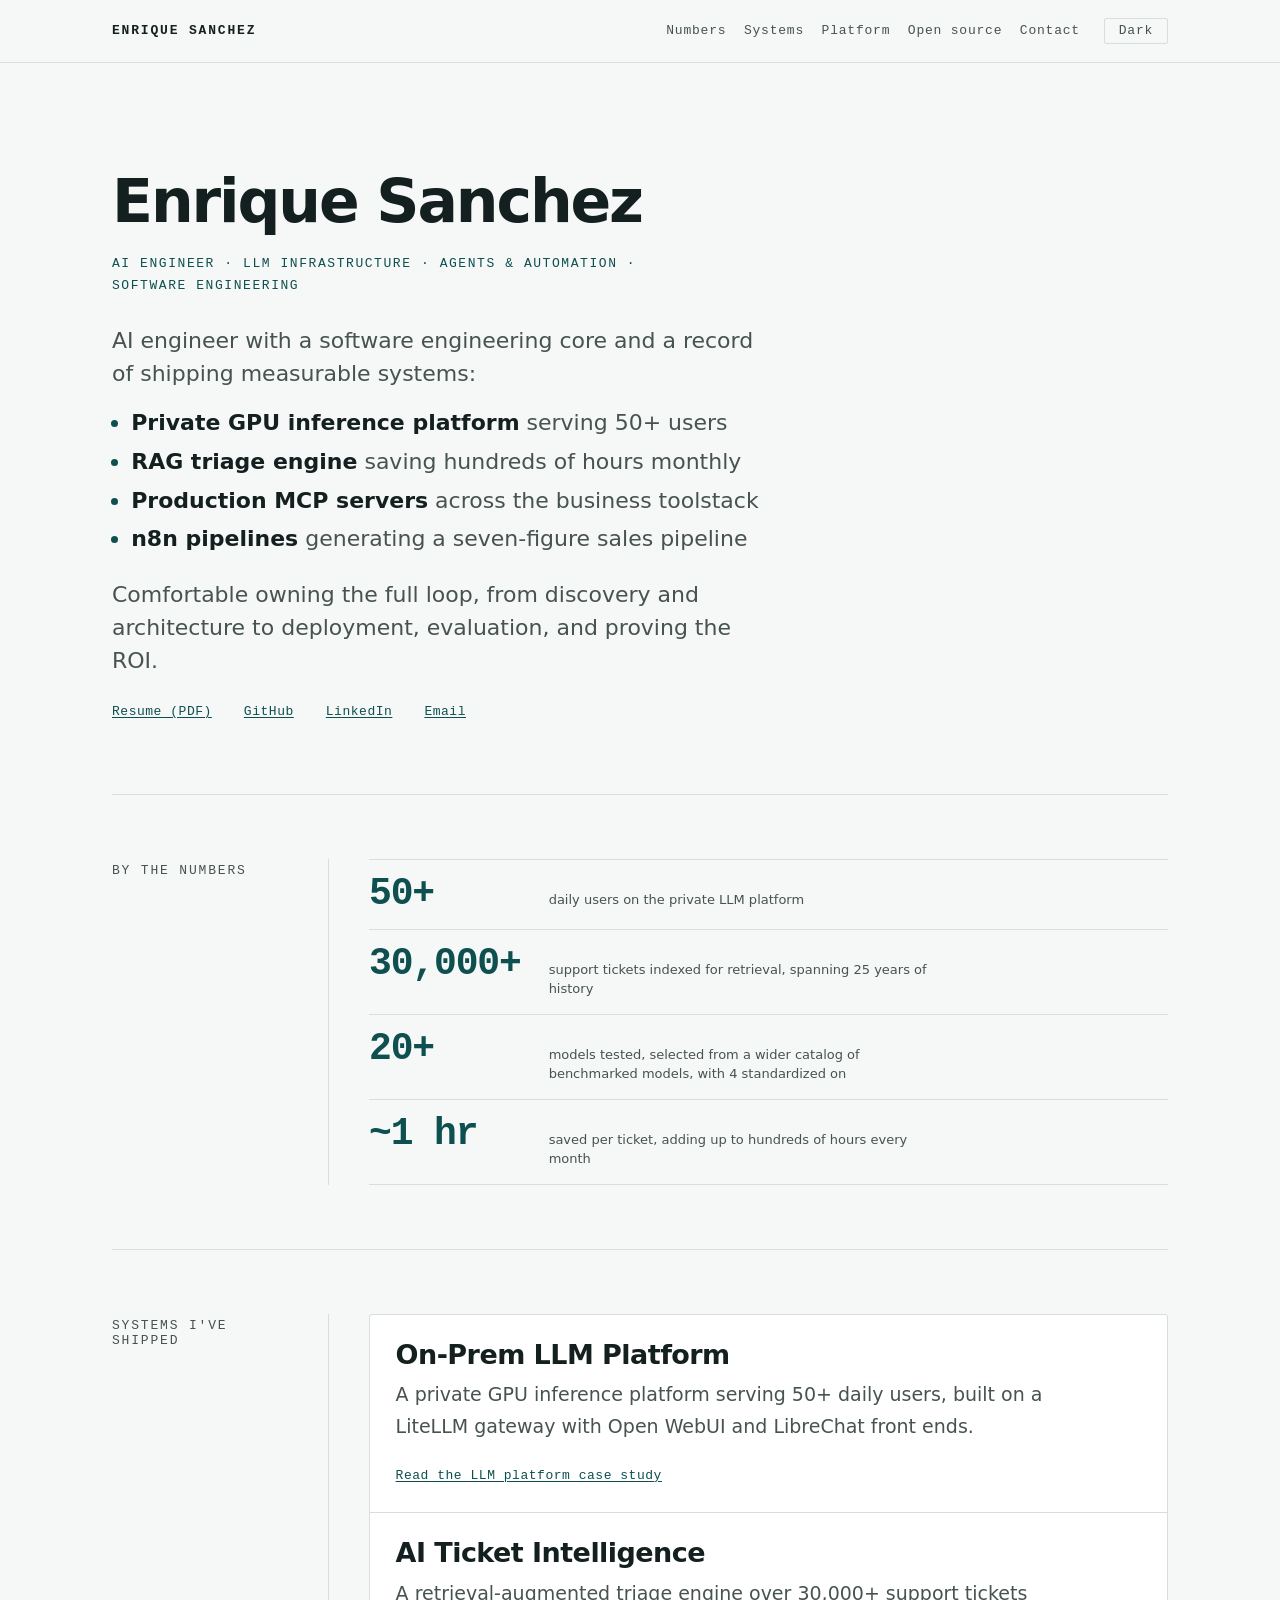
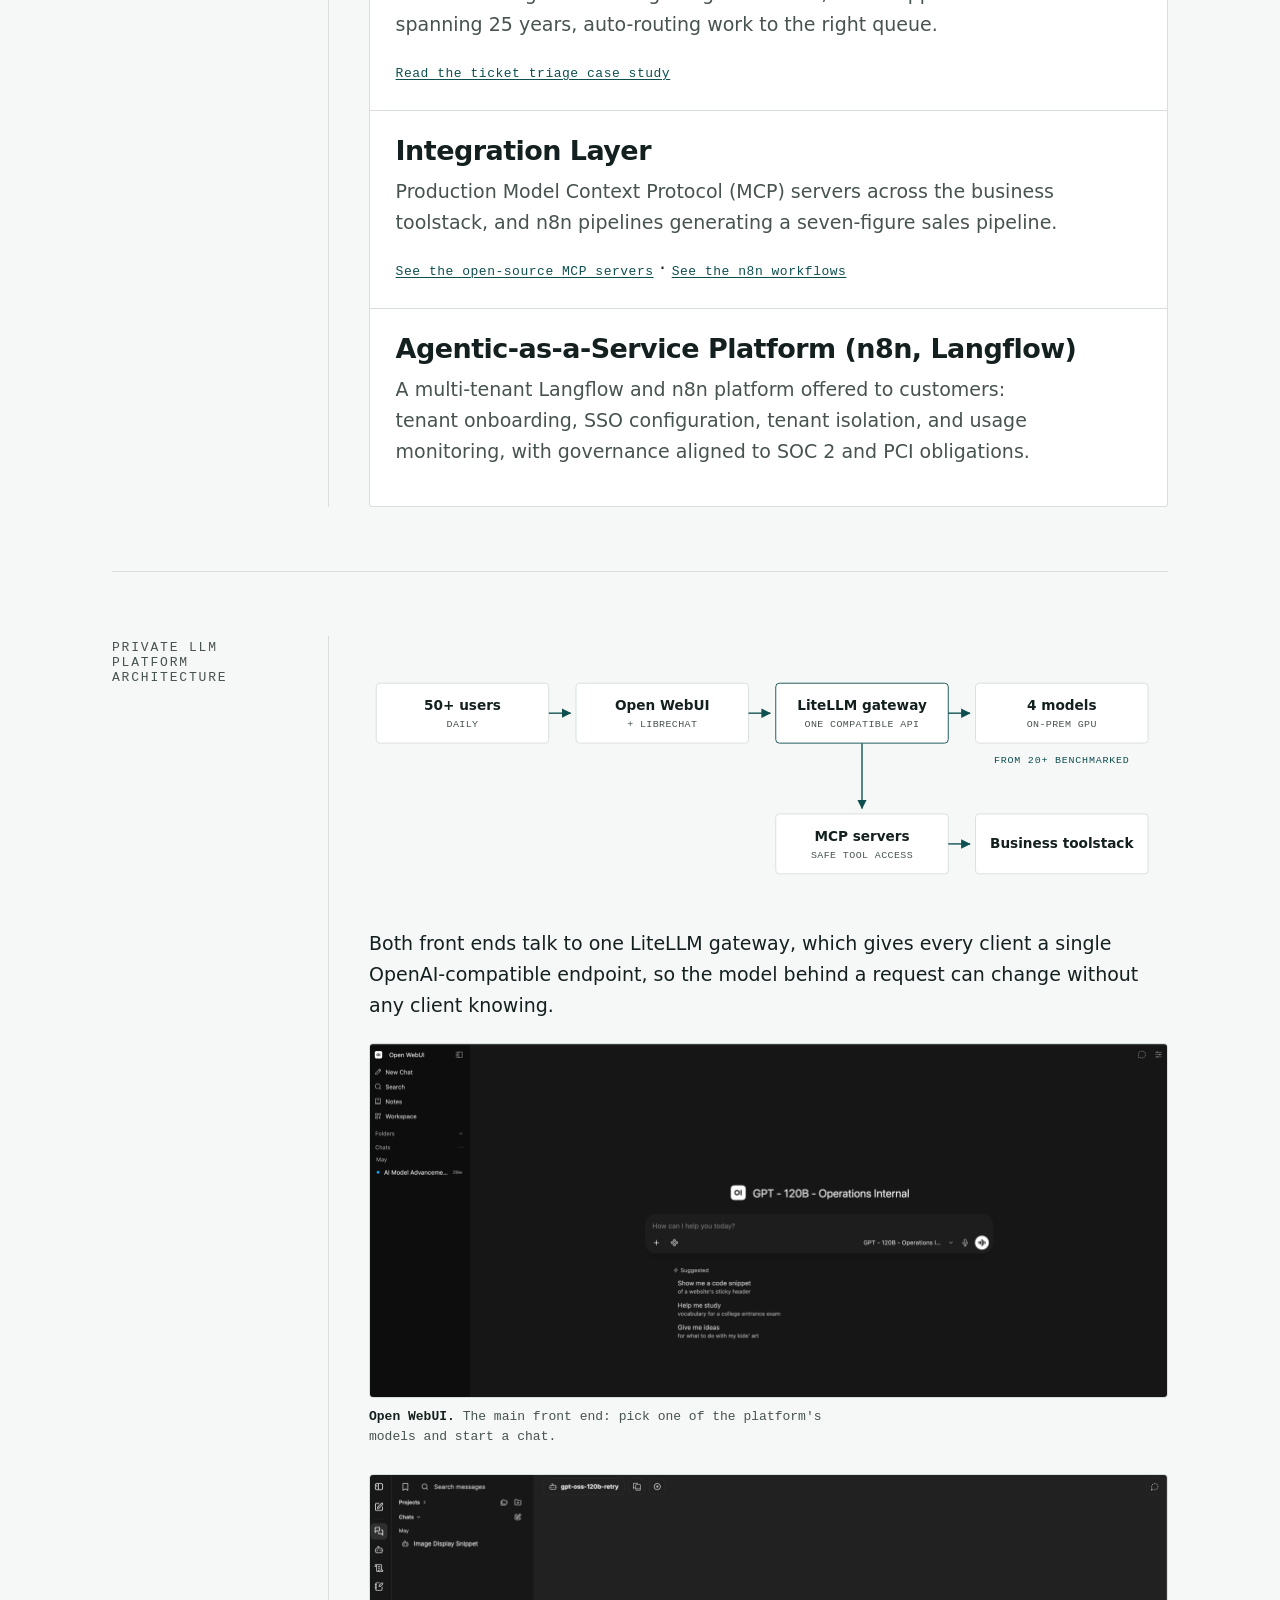
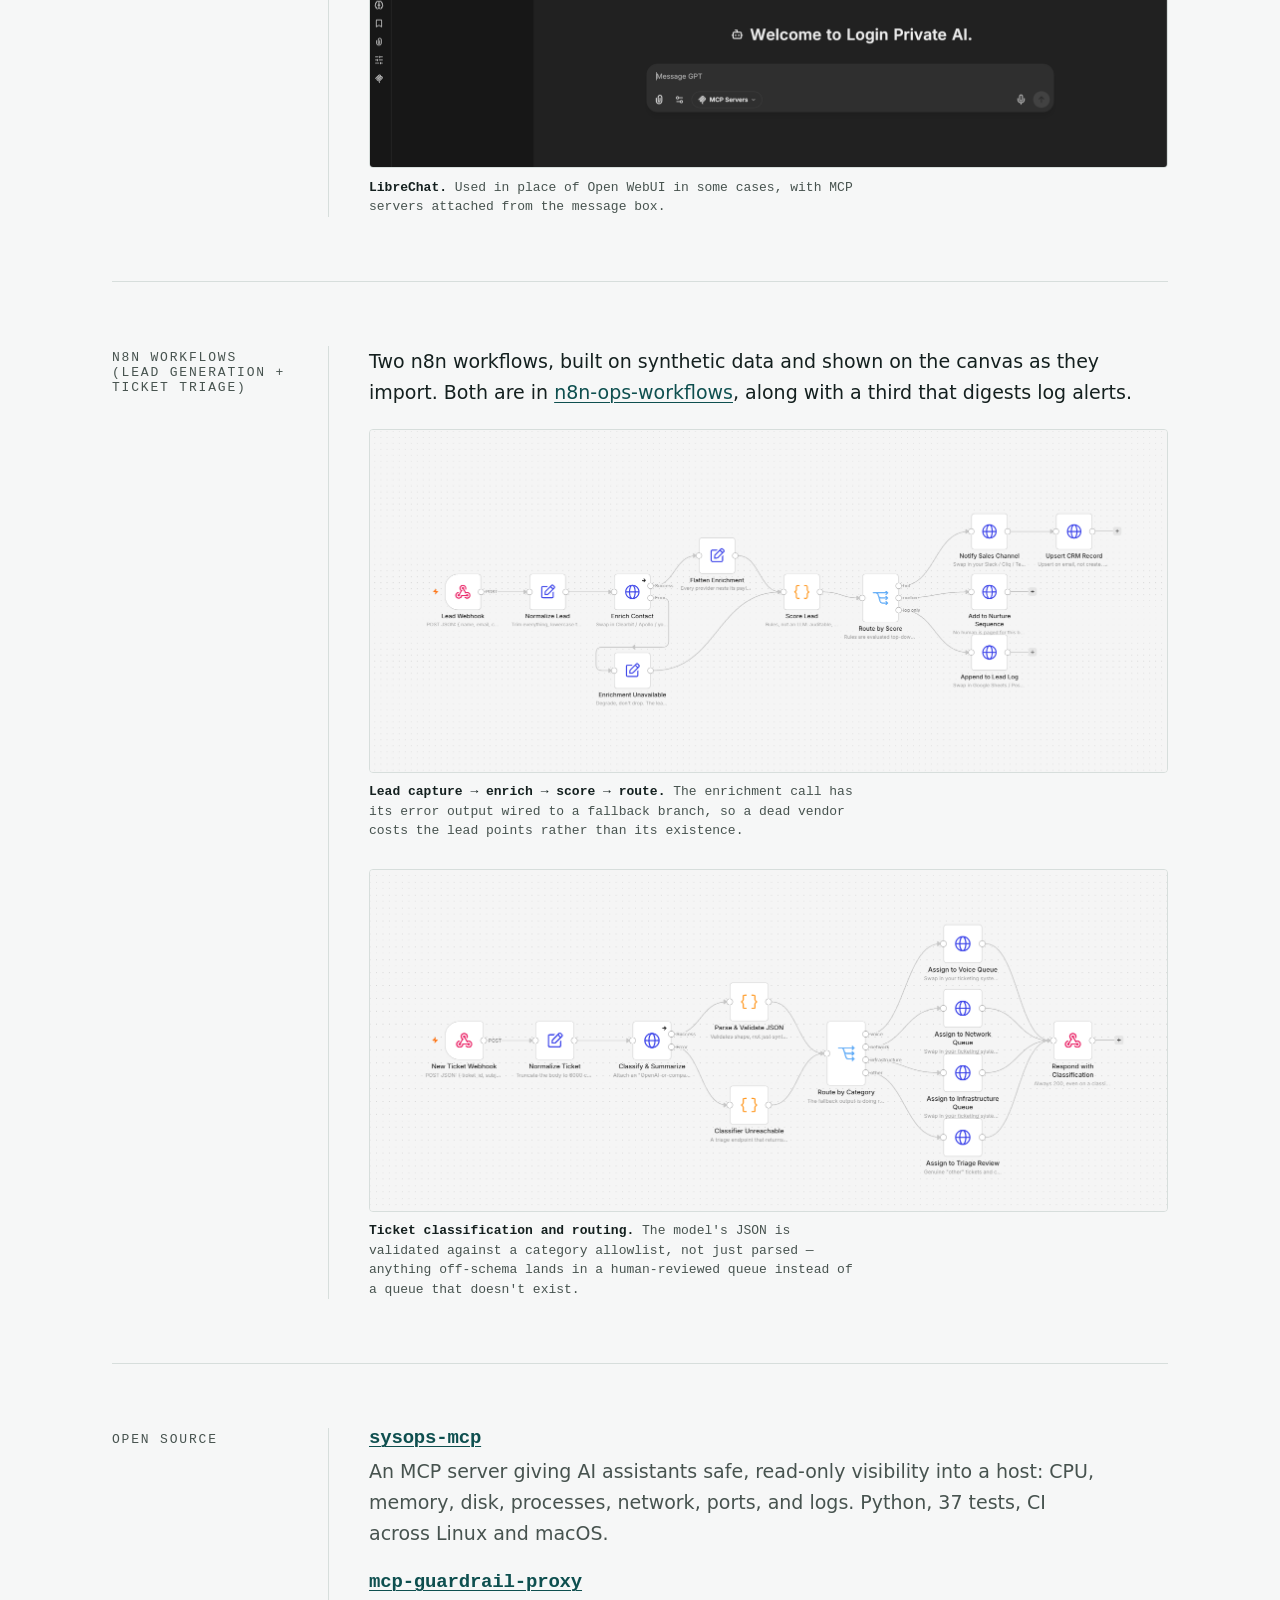
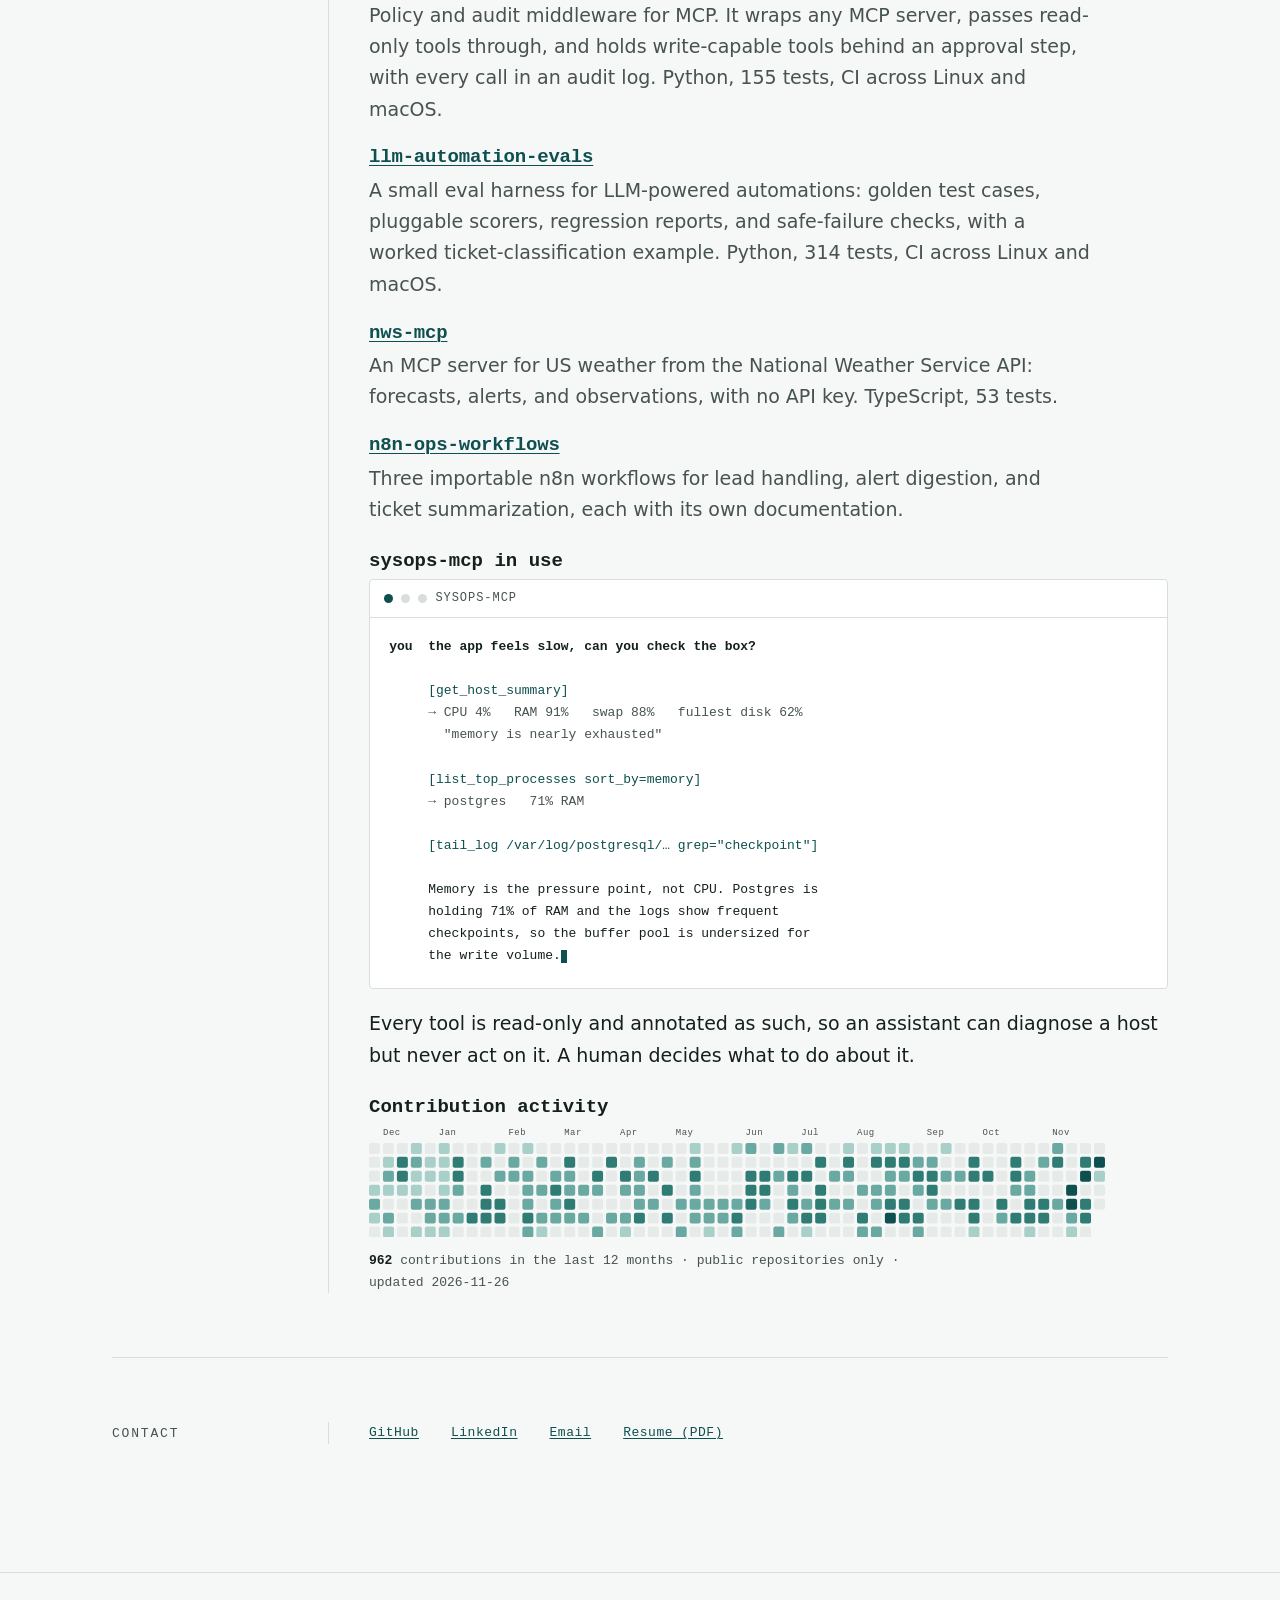
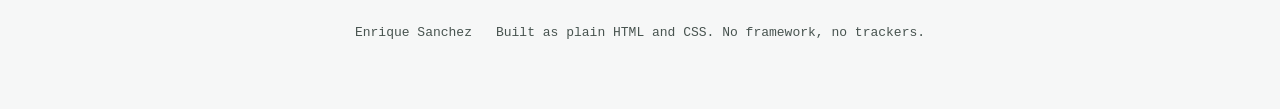
==== commit caaf1ab3: "Refresh contribution grid" ====
--- a/index.html
+++ b/index.html
@@ -325,8 +325,8 @@
 
         <h3 id="contrib-heading">Contribution activity</h3>
         <!-- contrib:start -->
-<svg class="contrib-grid" viewBox="0 0 739 113" role="img" aria-label="GitHub contribution grid: 962 contributions between 2025-11-23 and 2026-11-25."><text class="cg-month" x="14" y="10">Dec</text><text class="cg-month" x="70" y="10">Jan</text><text class="cg-month" x="140" y="10">Feb</text><text class="cg-month" x="196" y="10">Mar</text><text class="cg-month" x="252" y="10">Apr</text><text class="cg-month" x="308" y="10">May</text><text class="cg-month" x="378" y="10">Jun</text><text class="cg-month" x="434" y="10">Jul</text><text class="cg-month" x="490" y="10">Aug</text><text class="cg-month" x="560" y="10">Sep</text><text class="cg-month" x="616" y="10">Oct</text><text class="cg-month" x="686" y="10">Nov</text><rect class="cg-c cg-0" x="0" y="18" width="11" height="11" rx="2"><title>0 contributions on 2025-11-23</title></rect><rect class="cg-c cg-0" x="0" y="32" width="11" height="11" rx="2"><title>0 contributions on 2025-11-24</title></rect><rect class="cg-c cg-0" x="0" y="46" width="11" height="11" rx="2"><title>0 contributions on 2025-11-25</title></rect><rect class="cg-c cg-1" x="0" y="60" width="11" height="11" rx="2"><title>2 contributions on 2025-11-26</title></rect><rect class="cg-c cg-2" x="0" y="74" width="11" height="11" rx="2"><title>3 contributions on 2025-11-27</title></rect><rect class="cg-c cg-1" x="0" y="88" width="11" height="11" rx="2"><title>2 contributions on 2025-11-28</title></rect><rect class="cg-c cg-0" x="0" y="102" width="11" height="11" rx="2"><title>0 contributions on 2025-11-29</title></rect><rect class="cg-c cg-0" x="14" y="18" width="11" height="11" rx="2"><title>0 contributions on 2025-11-30</title></rect><rect class="cg-c cg-1" x="14" y="32" width="11" height="11" rx="2"><title>1 contribution on 2025-12-01</title></rect><rect class="cg-c cg-2" x="14" y="46" width="11" height="11" rx="2"><title>3 contributions on 2025-12-02</title></rect><rect class="cg-c cg-1" x="14" y="60" width="11" height="11" rx="2"><title>2 contributions on 2025-12-03</title></rect><rect class="cg-c cg-0" x="14" y="74" width="11" height="11" rx="2"><title>0 contributions on 2025-12-04</title></rect><rect class="cg-c cg-2" x="14" y="88" width="11" height="11" rx="2"><title>3 contributions on 2025-12-05</title></rect><rect class="cg-c cg-1" x="14" y="102" width="11" height="11" rx="2"><title>1 contribution on 2025-12-06</title></rect><rect class="cg-c cg-0" x="28" y="18" width="11" height="11" rx="2"><title>0 contributions on 2025-12-07</title></rect><rect class="cg-c cg-3" x="28" y="32" width="11" height="11" rx="2"><title>7 contributions on 2025-12-08</title></rect><rect class="cg-c cg-3" x="28" y="46" width="11" height="11" rx="2"><title>6 contributions on 2025-12-09</title></rect><rect class="cg-c cg-1" x="28" y="60" width="11" height="11" rx="2"><title>2 contributions on 2025-12-10</title></rect><rect class="cg-c cg-0" x="28" y="74" width="11" height="11" rx="2"><title>0 contributions on 2025-12-11</title></rect><rect class="cg-c cg-0" x="28" y="88" width="11" height="11" rx="2"><title>0 contributions on 2025-12-12</title></rect><rect class="cg-c cg-0" x="28" y="102" width="11" height="11" rx="2"><title>0 contributions on 2025-12-13</title></rect><rect class="cg-c cg-1" x="42" y="18" width="11" height="11" rx="2"><title>2 contributions on 2025-12-14</title></rect><rect class="cg-c cg-2" x="42" y="32" width="11" height="11" rx="2"><title>5 contributions on 2025-12-15</title></rect><rect class="cg-c cg-1" x="42" y="46" width="11" height="11" rx="2"><title>1 contribution on 2025-12-16</title></rect><rect class="cg-c cg-1" x="42" y="60" width="11" height="11" rx="2"><title>2 contributions on 2025-12-17</title></rect><rect class="cg-c cg-2" x="42" y="74" width="11" height="11" rx="2"><title>4 contributions on 2025-12-18</title></rect><rect class="cg-c cg-0" x="42" y="88" width="11" height="11" rx="2"><title>0 contributions on 2025-12-19</title></rect><rect class="cg-c cg-1" x="42" y="102" width="11" height="11" rx="2"><title>1 contribution on 2025-12-20</title></rect><rect class="cg-c cg-0" x="56" y="18" width="11" height="11" rx="2"><title>0 contributions on 2025-12-21</title></rect><rect class="cg-c cg-1" x="56" y="32" width="11" height="11" rx="2"><title>2 contributions on 2025-12-22</title></rect><rect class="cg-c cg-1" x="56" y="46" width="11" height="11" rx="2"><title>1 contribution on 2025-12-23</title></rect><rect class="cg-c cg-0" x="56" y="60" width="11" height="11" rx="2"><title>0 contributions on 2025-12-24</title></rect><rect class="cg-c cg-2" x="56" y="74" width="11" height="11" rx="2"><title>4 contributions on 2025-12-25</title></rect><rect class="cg-c cg-2" x="56" y="88" width="11" height="11" rx="2"><title>4 contributions on 2025-12-26</title></rect><rect class="cg-c cg-1" x="56" y="102" width="11" height="11" rx="2"><title>1 contribution on 2025-12-27</title></rect><rect class="cg-c cg-1" x="70" y="18" width="11" height="11" rx="2"><title>2 contributions on 2025-12-28</title></rect><rect class="cg-c cg-1" x="70" y="32" width="11" height="11" rx="2"><title>2 contributions on 2025-12-29</title></rect><rect class="cg-c cg-1" x="70" y="46" width="11" height="11" rx="2"><title>1 contribution on 2025-12-30</title></rect><rect class="cg-c cg-1" x="70" y="60" width="11" height="11" rx="2"><title>1 contribution on 2025-12-31</title></rect><rect class="cg-c cg-2" x="70" y="74" width="11" height="11" rx="2"><title>3 contributions on 2026-01-01</title></rect><rect class="cg-c cg-2" x="70" y="88" width="11" height="11" rx="2"><title>3 contributions on 2026-01-02</title></rect><rect class="cg-c cg-1" x="70" y="102" width="11" height="11" rx="2"><title>2 contributions on 2026-01-03</title></rect><rect class="cg-c cg-0" x="84" y="18" width="11" height="11" rx="2"><title>0 contributions on 2026-01-04</title></rect><rect class="cg-c cg-3" x="84" y="32" width="11" height="11" rx="2"><title>9 contributions on 2026-01-05</title></rect><rect class="cg-c cg-3" x="84" y="46" width="11" height="11" rx="2"><title>6 contributions on 2026-01-06</title></rect><rect class="cg-c cg-2" x="84" y="60" width="11" height="11" rx="2"><title>3 contributions on 2026-01-07</title></rect><rect class="cg-c cg-0" x="84" y="74" width="11" height="11" rx="2"><title>0 contributions on 2026-01-08</title></rect><rect class="cg-c cg-2" x="84" y="88" width="11" height="11" rx="2"><title>3 contributions on 2026-01-09</title></rect><rect class="cg-c cg-0" x="84" y="102" width="11" height="11" rx="2"><title>0 contributions on 2026-01-10</title></rect><rect class="cg-c cg-0" x="98" y="18" width="11" height="11" rx="2"><title>0 contributions on 2026-01-11</title></rect><rect class="cg-c cg-0" x="98" y="32" width="11" height="11" rx="2"><title>0 contributions on 2026-01-12</title></rect><rect class="cg-c cg-0" x="98" y="46" width="11" height="11" rx="2"><title>0 contributions on 2026-01-13</title></rect><rect class="cg-c cg-0" x="98" y="60" width="11" height="11" rx="2"><title>0 contributions on 2026-01-14</title></rect><rect class="cg-c cg-0" x="98" y="74" width="11" height="11" rx="2"><title>0 contributions on 2026-01-15</title></rect><rect class="cg-c cg-3" x="98" y="88" width="11" height="11" rx="2"><title>6 contributions on 2026-01-16</title></rect><rect class="cg-c cg-0" x="98" y="102" width="11" height="11" rx="2"><title>0 contributions on 2026-01-17</title></rect><rect class="cg-c cg-0" x="112" y="18" width="11" height="11" rx="2"><title>0 contributions on 2026-01-18</title></rect><rect class="cg-c cg-2" x="112" y="32" width="11" height="11" rx="2"><title>3 contributions on 2026-01-19</title></rect><rect class="cg-c cg-0" x="112" y="46" width="11" height="11" rx="2"><title>0 contributions on 2026-01-20</title></rect><rect class="cg-c cg-3" x="112" y="60" width="11" height="11" rx="2"><title>6 contributions on 2026-01-21</title></rect><rect class="cg-c cg-3" x="112" y="74" width="11" height="11" rx="2"><title>6 contributions on 2026-01-22</title></rect><rect class="cg-c cg-3" x="112" y="88" width="11" height="11" rx="2"><title>9 contributions on 2026-01-23</title></rect><rect class="cg-c cg-0" x="112" y="102" width="11" height="11" rx="2"><title>0 contributions on 2026-01-24</title></rect><rect class="cg-c cg-1" x="126" y="18" width="11" height="11" rx="2"><title>2 contributions on 2026-01-25</title></rect><rect class="cg-c cg-0" x="126" y="32" width="11" height="11" rx="2"><title>0 contributions on 2026-01-26</title></rect><rect class="cg-c cg-2" x="126" y="46" width="11" height="11" rx="2"><title>3 contributions on 2026-01-27</title></rect><rect class="cg-c cg-0" x="126" y="60" width="11" height="11" rx="2"><title>0 contributions on 2026-01-28</title></rect><rect class="cg-c cg-3" x="126" y="74" width="11" height="11" rx="2"><title>6 contributions on 2026-01-29</title></rect><rect class="cg-c cg-3" x="126" y="88" width="11" height="11" rx="2"><title>6 contributions on 2026-01-30</title></rect><rect class="cg-c cg-0" x="126" y="102" width="11" height="11" rx="2"><title>0 contributions on 2026-01-31</title></rect><rect class="cg-c cg-0" x="140" y="18" width="11" height="11" rx="2"><title>0 contributions on 2026-02-01</title></rect><rect class="cg-c cg-2" x="140" y="32" width="11" height="11" rx="2"><title>3 contributions on 2026-02-02</title></rect><rect class="cg-c cg-2" x="140" y="46" width="11" height="11" rx="2"><title>3 contributions on 2026-02-03</title></rect><rect class="cg-c cg-0" x="140" y="60" width="11" height="11" rx="2"><title>0 contributions on 2026-02-04</title></rect><rect class="cg-c cg-0" x="140" y="74" width="11" height="11" rx="2"><title>0 contributions on 2026-02-05</title></rect><rect class="cg-c cg-0" x="140" y="88" width="11" height="11" rx="2"><title>0 contributions on 2026-02-06</title></rect><rect class="cg-c cg-0" x="140" y="102" width="11" height="11" rx="2"><title>0 contributions on 2026-02-07</title></rect><rect class="cg-c cg-1" x="154" y="18" width="11" height="11" rx="2"><title>2 contributions on 2026-02-08</title></rect><rect class="cg-c cg-0" x="154" y="32" width="11" height="11" rx="2"><title>0 contributions on 2026-02-09</title></rect><rect class="cg-c cg-2" x="154" y="46" width="11" height="11" rx="2"><title>3 contributions on 2026-02-10</title></rect><rect class="cg-c cg-2" x="154" y="60" width="11" height="11" rx="2"><title>3 contributions on 2026-02-11</title></rect><rect class="cg-c cg-2" x="154" y="74" width="11" height="11" rx="2"><title>3 contributions on 2026-02-12</title></rect><rect class="cg-c cg-3" x="154" y="88" width="11" height="11" rx="2"><title>6 contributions on 2026-02-13</title></rect><rect class="cg-c cg-2" x="154" y="102" width="11" height="11" rx="2"><title>4 contributions on 2026-02-14</title></rect><rect class="cg-c cg-0" x="168" y="18" width="11" height="11" rx="2"><title>0 contributions on 2026-02-15</title></rect><rect class="cg-c cg-2" x="168" y="32" width="11" height="11" rx="2"><title>3 contributions on 2026-02-16</title></rect><rect class="cg-c cg-0" x="168" y="46" width="11" height="11" rx="2"><title>0 contributions on 2026-02-17</title></rect><rect class="cg-c cg-2" x="168" y="60" width="11" height="11" rx="2"><title>3 contributions on 2026-02-18</title></rect><rect class="cg-c cg-0" x="168" y="74" width="11" height="11" rx="2"><title>0 contributions on 2026-02-19</title></rect><rect class="cg-c cg-2" x="168" y="88" width="11" height="11" rx="2"><title>3 contributions on 2026-02-20</title></rect><rect class="cg-c cg-1" x="168" y="102" width="11" height="11" rx="2"><title>2 contributions on 2026-02-21</title></rect><rect class="cg-c cg-0" x="182" y="18" width="11" height="11" rx="2"><title>0 contributions on 2026-02-22</title></rect><rect class="cg-c cg-0" x="182" y="32" width="11" height="11" rx="2"><title>0 contributions on 2026-02-23</title></rect><rect class="cg-c cg-2" x="182" y="46" width="11" height="11" rx="2"><title>3 contributions on 2026-02-24</title></rect><rect class="cg-c cg-3" x="182" y="60" width="11" height="11" rx="2"><title>6 contributions on 2026-02-25</title></rect><rect class="cg-c cg-2" x="182" y="74" width="11" height="11" rx="2"><title>3 contributions on 2026-02-26</title></rect><rect class="cg-c cg-2" x="182" y="88" width="11" height="11" rx="2"><title>3 contributions on 2026-02-27</title></rect><rect class="cg-c cg-0" x="182" y="102" width="11" height="11" rx="2"><title>0 contributions on 2026-02-28</title></rect><rect class="cg-c cg-0" x="196" y="18" width="11" height="11" rx="2"><title>0 contributions on 2026-03-01</title></rect><rect class="cg-c cg-3" x="196" y="32" width="11" height="11" rx="2"><title>9 contributions on 2026-03-02</title></rect><rect class="cg-c cg-2" x="196" y="46" width="11" height="11" rx="2"><title>3 contributions on 2026-03-03</title></rect><rect class="cg-c cg-2" x="196" y="60" width="11" height="11" rx="2"><title>3 contributions on 2026-03-04</title></rect><rect class="cg-c cg-3" x="196" y="74" width="11" height="11" rx="2"><title>6 contributions on 2026-03-05</title></rect><rect class="cg-c cg-2" x="196" y="88" width="11" height="11" rx="2"><title>3 contributions on 2026-03-06</title></rect><rect class="cg-c cg-0" x="196" y="102" width="11" height="11" rx="2"><title>0 contributions on 2026-03-07</title></rect><rect class="cg-c cg-0" x="210" y="18" width="11" height="11" rx="2"><title>0 contributions on 2026-03-08</title></rect><rect class="cg-c cg-0" x="210" y="32" width="11" height="11" rx="2"><title>0 contributions on 2026-03-09</title></rect><rect class="cg-c cg-0" x="210" y="46" width="11" height="11" rx="2"><title>0 contributions on 2026-03-10</title></rect><rect class="cg-c cg-2" x="210" y="60" width="11" height="11" rx="2"><title>3 contributions on 2026-03-11</title></rect><rect class="cg-c cg-0" x="210" y="74" width="11" height="11" rx="2"><title>0 contributions on 2026-03-12</title></rect><rect class="cg-c cg-2" x="210" y="88" width="11" height="11" rx="2"><title>3 contributions on 2026-03-13</title></rect><rect class="cg-c cg-0" x="210" y="102" width="11" height="11" rx="2"><title>0 contributions on 2026-03-14</title></rect><rect class="cg-c cg-0" x="224" y="18" width="11" height="11" rx="2"><title>0 contributions on 2026-03-15</title></rect><rect class="cg-c cg-0" x="224" y="32" width="11" height="11" rx="2"><title>0 contributions on 2026-03-16</title></rect><rect class="cg-c cg-3" x="224" y="46" width="11" height="11" rx="2"><title>6 contributions on 2026-03-17</title></rect><rect class="cg-c cg-2" x="224" y="60" width="11" height="11" rx="2"><title>3 contributions on 2026-03-18</title></rect><rect class="cg-c cg-0" x="224" y="74" width="11" height="11" rx="2"><title>0 contributions on 2026-03-19</title></rect><rect class="cg-c cg-0" x="224" y="88" width="11" height="11" rx="2"><title>0 contributions on 2026-03-20</title></rect><rect class="cg-c cg-2" x="224" y="102" width="11" height="11" rx="2"><title>4 contributions on 2026-03-21</title></rect><rect class="cg-c cg-0" x="238" y="18" width="11" height="11" rx="2"><title>0 contributions on 2026-03-22</title></rect><rect class="cg-c cg-3" x="238" y="32" width="11" height="11" rx="2"><title>6 contributions on 2026-03-23</title></rect><rect class="cg-c cg-0" x="238" y="46" width="11" height="11" rx="2"><title>0 contributions on 2026-03-24</title></rect><rect class="cg-c cg-0" x="238" y="60" width="11" height="11" rx="2"><title>0 contributions on 2026-03-25</title></rect><rect class="cg-c cg-0" x="238" y="74" width="11" height="11" rx="2"><title>0 contributions on 2026-03-26</title></rect><rect class="cg-c cg-2" x="238" y="88" width="11" height="11" rx="2"><title>3 contributions on 2026-03-27</title></rect><rect class="cg-c cg-0" x="238" y="102" width="11" height="11" rx="2"><title>0 contributions on 2026-03-28</title></rect><rect class="cg-c cg-0" x="252" y="18" width="11" height="11" rx="2"><title>0 contributions on 2026-03-29</title></rect><rect class="cg-c cg-0" x="252" y="32" width="11" height="11" rx="2"><title>0 contributions on 2026-03-30</title></rect><rect class="cg-c cg-3" x="252" y="46" width="11" height="11" rx="2"><title>6 contributions on 2026-03-31</title></rect><rect class="cg-c cg-2" x="252" y="60" width="11" height="11" rx="2"><title>3 contributions on 2026-04-01</title></rect><rect class="cg-c cg-0" x="252" y="74" width="11" height="11" rx="2"><title>0 contributions on 2026-04-02</title></rect><rect class="cg-c cg-2" x="252" y="88" width="11" height="11" rx="2"><title>3 contributions on 2026-04-03</title></rect><rect class="cg-c cg-1" x="252" y="102" width="11" height="11" rx="2"><title>2 contributions on 2026-04-04</title></rect><rect class="cg-c cg-0" x="266" y="18" width="11" height="11" rx="2"><title>0 contributions on 2026-04-05</title></rect><rect class="cg-c cg-2" x="266" y="32" width="11" height="11" rx="2"><title>3 contributions on 2026-04-06</title></rect><rect class="cg-c cg-2" x="266" y="46" width="11" height="11" rx="2"><title>3 contributions on 2026-04-07</title></rect><rect class="cg-c cg-2" x="266" y="60" width="11" height="11" rx="2"><title>3 contributions on 2026-04-08</title></rect><rect class="cg-c cg-2" x="266" y="74" width="11" height="11" rx="2"><title>3 contributions on 2026-04-09</title></rect><rect class="cg-c cg-3" x="266" y="88" width="11" height="11" rx="2"><title>9 contributions on 2026-04-10</title></rect><rect class="cg-c cg-0" x="266" y="102" width="11" height="11" rx="2"><title>0 contributions on 2026-04-11</title></rect><rect class="cg-c cg-0" x="280" y="18" width="11" height="11" rx="2"><title>0 contributions on 2026-04-12</title></rect><rect class="cg-c cg-0" x="280" y="32" width="11" height="11" rx="2"><title>0 contributions on 2026-04-13</title></rect><rect class="cg-c cg-3" x="280" y="46" width="11" height="11" rx="2"><title>9 contributions on 2026-04-14</title></rect><rect class="cg-c cg-0" x="280" y="60" width="11" height="11" rx="2"><title>0 contributions on 2026-04-15</title></rect><rect class="cg-c cg-2" x="280" y="74" width="11" height="11" rx="2"><title>3 contributions on 2026-04-16</title></rect><rect class="cg-c cg-0" x="280" y="88" width="11" height="11" rx="2"><title>0 contributions on 2026-04-17</title></rect><rect class="cg-c cg-0" x="280" y="102" width="11" height="11" rx="2"><title>0 contributions on 2026-04-18</title></rect><rect class="cg-c cg-0" x="294" y="18" width="11" height="11" rx="2"><title>0 contributions on 2026-04-19</title></rect><rect class="cg-c cg-2" x="294" y="32" width="11" height="11" rx="2"><title>3 contributions on 2026-04-20</title></rect><rect class="cg-c cg-0" x="294" y="46" width="11" height="11" rx="2"><title>0 contributions on 2026-04-21</title></rect><rect class="cg-c cg-3" x="294" y="60" width="11" height="11" rx="2"><title>9 contributions on 2026-04-22</title></rect><rect class="cg-c cg-0" x="294" y="74" width="11" height="11" rx="2"><title>0 contributions on 2026-04-23</title></rect><rect class="cg-c cg-3" x="294" y="88" width="11" height="11" rx="2"><title>6 contributions on 2026-04-24</title></rect><rect class="cg-c cg-0" x="294" y="102" width="11" height="11" rx="2"><title>0 contributions on 2026-04-25</title></rect><rect class="cg-c cg-0" x="308" y="18" width="11" height="11" rx="2"><title>0 contributions on 2026-04-26</title></rect><rect class="cg-c cg-0" x="308" y="32" width="11" height="11" rx="2"><title>0 contributions on 2026-04-27</title></rect><rect class="cg-c cg-0" x="308" y="46" width="11" height="11" rx="2"><title>0 contributions on 2026-04-28</title></rect><rect class="cg-c cg-0" x="308" y="60" width="11" height="11" rx="2"><title>0 contributions on 2026-04-29</title></rect><rect class="cg-c cg-2" x="308" y="74" width="11" height="11" rx="2"><title>3 contributions on 2026-04-30</title></rect><rect class="cg-c cg-0" x="308" y="88" width="11" height="11" rx="2"><title>0 contributions on 2026-05-01</title></rect><rect class="cg-c cg-2" x="308" y="102" width="11" height="11" rx="2"><title>4 contributions on 2026-05-02</title></rect><rect class="cg-c cg-1" x="322" y="18" width="11" height="11" rx="2"><title>2 contributions on 2026-05-03</title></rect><rect class="cg-c cg-2" x="322" y="32" width="11" height="11" rx="2"><title>3 contributions on 2026-05-04</title></rect><rect class="cg-c cg-3" x="322" y="46" width="11" height="11" rx="2"><title>6 contributions on 2026-05-05</title></rect><rect class="cg-c cg-2" x="322" y="60" width="11" height="11" rx="2"><title>3 contributions on 2026-05-06</title></rect><rect class="cg-c cg-2" x="322" y="74" width="11" height="11" rx="2"><title>3 contributions on 2026-05-07</title></rect><rect class="cg-c cg-2" x="322" y="88" width="11" height="11" rx="2"><title>3 contributions on 2026-05-08</title></rect><rect class="cg-c cg-0" x="322" y="102" width="11" height="11" rx="2"><title>0 contributions on 2026-05-09</title></rect><rect class="cg-c cg-0" x="336" y="18" width="11" height="11" rx="2"><title>0 contributions on 2026-05-10</title></rect><rect class="cg-c cg-0" x="336" y="32" width="11" height="11" rx="2"><title>0 contributions on 2026-05-11</title></rect><rect class="cg-c cg-0" x="336" y="46" width="11" height="11" rx="2"><title>0 contributions on 2026-05-12</title></rect><rect class="cg-c cg-0" x="336" y="60" width="11" height="11" rx="2"><title>0 contributions on 2026-05-13</title></rect><rect class="cg-c cg-2" x="336" y="74" width="11" height="11" rx="2"><title>3 contributions on 2026-05-14</title></rect><rect class="cg-c cg-2" x="336" y="88" width="11" height="11" rx="2"><title>3 contributions on 2026-05-15</title></rect><rect class="cg-c cg-1" x="336" y="102" width="11" height="11" rx="2"><title>2 contributions on 2026-05-16</title></rect><rect class="cg-c cg-0" x="350" y="18" width="11" height="11" rx="2"><title>0 contributions on 2026-05-17</title></rect><rect class="cg-c cg-0" x="350" y="32" width="11" height="11" rx="2"><title>0 contributions on 2026-05-18</title></rect><rect class="cg-c cg-0" x="350" y="46" width="11" height="11" rx="2"><title>0 contributions on 2026-05-19</title></rect><rect class="cg-c cg-0" x="350" y="60" width="11" height="11" rx="2"><title>0 contributions on 2026-05-20</title></rect><rect class="cg-c cg-2" x="350" y="74" width="11" height="11" rx="2"><title>3 contributions on 2026-05-21</title></rect><rect class="cg-c cg-2" x="350" y="88" width="11" height="11" rx="2"><title>3 contributions on 2026-05-22</title></rect><rect class="cg-c cg-0" x="350" y="102" width="11" height="11" rx="2"><title>0 contributions on 2026-05-23</title></rect><rect class="cg-c cg-1" x="364" y="18" width="11" height="11" rx="2"><title>2 contributions on 2026-05-24</title></rect><rect class="cg-c cg-0" x="364" y="32" width="11" height="11" rx="2"><title>0 contributions on 2026-05-25</title></rect><rect class="cg-c cg-0" x="364" y="46" width="11" height="11" rx="2"><title>0 contributions on 2026-05-26</title></rect><rect class="cg-c cg-0" x="364" y="60" width="11" height="11" rx="2"><title>0 contributions on 2026-05-27</title></rect><rect class="cg-c cg-2" x="364" y="74" width="11" height="11" rx="2"><title>3 contributions on 2026-05-28</title></rect><rect class="cg-c cg-3" x="364" y="88" width="11" height="11" rx="2"><title>6 contributions on 2026-05-29</title></rect><rect class="cg-c cg-2" x="364" y="102" width="11" height="11" rx="2"><title>4 contributions on 2026-05-30</title></rect><rect class="cg-c cg-2" x="378" y="18" width="11" height="11" rx="2"><title>4 contributions on 2026-05-31</title></rect><rect class="cg-c cg-0" x="378" y="32" width="11" height="11" rx="2"><title>0 contributions on 2026-06-01</title></rect><rect class="cg-c cg-3" x="378" y="46" width="11" height="11" rx="2"><title>9 contributions on 2026-06-02</title></rect><rect class="cg-c cg-3" x="378" y="60" width="11" height="11" rx="2"><title>9 contributions on 2026-06-03</title></rect><rect class="cg-c cg-3" x="378" y="74" width="11" height="11" rx="2"><title>6 contributions on 2026-06-04</title></rect><rect class="cg-c cg-0" x="378" y="88" width="11" height="11" rx="2"><title>0 contributions on 2026-06-05</title></rect><rect class="cg-c cg-0" x="378" y="102" width="11" height="11" rx="2"><title>0 contributions on 2026-06-06</title></rect><rect class="cg-c cg-0" x="392" y="18" width="11" height="11" rx="2"><title>0 contributions on 2026-06-07</title></rect><rect class="cg-c cg-0" x="392" y="32" width="11" height="11" rx="2"><title>0 contributions on 2026-06-08</title></rect><rect class="cg-c cg-3" x="392" y="46" width="11" height="11" rx="2"><title>9 contributions on 2026-06-09</title></rect><rect class="cg-c cg-3" x="392" y="60" width="11" height="11" rx="2"><title>6 contributions on 2026-06-10</title></rect><rect class="cg-c cg-2" x="392" y="74" width="11" height="11" rx="2"><title>3 contributions on 2026-06-11</title></rect><rect class="cg-c cg-0" x="392" y="88" width="11" height="11" rx="2"><title>0 contributions on 2026-06-12</title></rect><rect class="cg-c cg-0" x="392" y="102" width="11" height="11" rx="2"><title>0 contributions on 2026-06-13</title></rect><rect class="cg-c cg-2" x="406" y="18" width="11" height="11" rx="2"><title>4 contributions on 2026-06-14</title></rect><rect class="cg-c cg-0" x="406" y="32" width="11" height="11" rx="2"><title>0 contributions on 2026-06-15</title></rect><rect class="cg-c cg-2" x="406" y="46" width="11" height="11" rx="2"><title>3 contributions on 2026-06-16</title></rect><rect class="cg-c cg-0" x="406" y="60" width="11" height="11" rx="2"><title>0 contributions on 2026-06-17</title></rect><rect class="cg-c cg-0" x="406" y="74" width="11" height="11" rx="2"><title>0 contributions on 2026-06-18</title></rect><rect class="cg-c cg-0" x="406" y="88" width="11" height="11" rx="2"><title>0 contributions on 2026-06-19</title></rect><rect class="cg-c cg-2" x="406" y="102" width="11" height="11" rx="2"><title>4 contributions on 2026-06-20</title></rect><rect class="cg-c cg-1" x="420" y="18" width="11" height="11" rx="2"><title>2 contributions on 2026-06-21</title></rect><rect class="cg-c cg-0" x="420" y="32" width="11" height="11" rx="2"><title>0 contributions on 2026-06-22</title></rect><rect class="cg-c cg-3" x="420" y="46" width="11" height="11" rx="2"><title>9 contributions on 2026-06-23</title></rect><rect class="cg-c cg-2" x="420" y="60" width="11" height="11" rx="2"><title>3 contributions on 2026-06-24</title></rect><rect class="cg-c cg-3" x="420" y="74" width="11" height="11" rx="2"><title>6 contributions on 2026-06-25</title></rect><rect class="cg-c cg-2" x="420" y="88" width="11" height="11" rx="2"><title>3 contributions on 2026-06-26</title></rect><rect class="cg-c cg-0" x="420" y="102" width="11" height="11" rx="2"><title>0 contributions on 2026-06-27</title></rect><rect class="cg-c cg-2" x="434" y="18" width="11" height="11" rx="2"><title>4 contributions on 2026-06-28</title></rect><rect class="cg-c cg-0" x="434" y="32" width="11" height="11" rx="2"><title>0 contributions on 2026-06-29</title></rect><rect class="cg-c cg-3" x="434" y="46" width="11" height="11" rx="2"><title>6 contributions on 2026-06-30</title></rect><rect class="cg-c cg-0" x="434" y="60" width="11" height="11" rx="2"><title>0 contributions on 2026-07-01</title></rect><rect class="cg-c cg-2" x="434" y="74" width="11" height="11" rx="2"><title>3 contributions on 2026-07-02</title></rect><rect class="cg-c cg-3" x="434" y="88" width="11" height="11" rx="2"><title>6 contributions on 2026-07-03</title></rect><rect class="cg-c cg-1" x="434" y="102" width="11" height="11" rx="2"><title>2 contributions on 2026-07-04</title></rect><rect class="cg-c cg-0" x="448" y="18" width="11" height="11" rx="2"><title>0 contributions on 2026-07-05</title></rect><rect class="cg-c cg-3" x="448" y="32" width="11" height="11" rx="2"><title>9 contributions on 2026-07-06</title></rect><rect class="cg-c cg-0" x="448" y="46" width="11" height="11" rx="2"><title>0 contributions on 2026-07-07</title></rect><rect class="cg-c cg-3" x="448" y="60" width="11" height="11" rx="2"><title>6 contributions on 2026-07-08</title></rect><rect class="cg-c cg-3" x="448" y="74" width="11" height="11" rx="2"><title>9 contributions on 2026-07-09</title></rect><rect class="cg-c cg-3" x="448" y="88" width="11" height="11" rx="2"><title>9 contributions on 2026-07-10</title></rect><rect class="cg-c cg-0" x="448" y="102" width="11" height="11" rx="2"><title>0 contributions on 2026-07-11</title></rect><rect class="cg-c cg-0" x="462" y="18" width="11" height="11" rx="2"><title>0 contributions on 2026-07-12</title></rect><rect class="cg-c cg-0" x="462" y="32" width="11" height="11" rx="2"><title>0 contributions on 2026-07-13</title></rect><rect class="cg-c cg-2" x="462" y="46" width="11" height="11" rx="2"><title>3 contributions on 2026-07-14</title></rect><rect class="cg-c cg-0" x="462" y="60" width="11" height="11" rx="2"><title>0 contributions on 2026-07-15</title></rect><rect class="cg-c cg-2" x="462" y="74" width="11" height="11" rx="2"><title>3 contributions on 2026-07-16</title></rect><rect class="cg-c cg-0" x="462" y="88" width="11" height="11" rx="2"><title>0 contributions on 2026-07-17</title></rect><rect class="cg-c cg-0" x="462" y="102" width="11" height="11" rx="2"><title>0 contributions on 2026-07-18</title></rect><rect class="cg-c cg-1" x="476" y="18" width="11" height="11" rx="2"><title>2 contributions on 2026-07-19</title></rect><rect class="cg-c cg-3" x="476" y="32" width="11" height="11" rx="2"><title>6 contributions on 2026-07-20</title></rect><rect class="cg-c cg-2" x="476" y="46" width="11" height="11" rx="2"><title>3 contributions on 2026-07-21</title></rect><rect class="cg-c cg-0" x="476" y="60" width="11" height="11" rx="2"><title>0 contributions on 2026-07-22</title></rect><rect class="cg-c cg-2" x="476" y="74" width="11" height="11" rx="2"><title>3 contributions on 2026-07-23</title></rect><rect class="cg-c cg-0" x="476" y="88" width="11" height="11" rx="2"><title>0 contributions on 2026-07-24</title></rect><rect class="cg-c cg-0" x="476" y="102" width="11" height="11" rx="2"><title>0 contributions on 2026-07-25</title></rect><rect class="cg-c cg-0" x="490" y="18" width="11" height="11" rx="2"><title>0 contributions on 2026-07-26</title></rect><rect class="cg-c cg-0" x="490" y="32" width="11" height="11" rx="2"><title>0 contributions on 2026-07-27</title></rect><rect class="cg-c cg-0" x="490" y="46" width="11" height="11" rx="2"><title>0 contributions on 2026-07-28</title></rect><rect class="cg-c cg-2" x="490" y="60" width="11" height="11" rx="2"><title>3 contributions on 2026-07-29</title></rect><rect class="cg-c cg-0" x="490" y="74" width="11" height="11" rx="2"><title>0 contributions on 2026-07-30</title></rect><rect class="cg-c cg-3" x="490" y="88" width="11" height="11" rx="2"><title>9 contributions on 2026-07-31</title></rect><rect class="cg-c cg-2" x="490" y="102" width="11" height="11" rx="2"><title>4 contributions on 2026-08-01</title></rect><rect class="cg-c cg-1" x="504" y="18" width="11" height="11" rx="2"><title>2 contributions on 2026-08-02</title></rect><rect class="cg-c cg-3" x="504" y="32" width="11" height="11" rx="2"><title>6 contributions on 2026-08-03</title></rect><rect class="cg-c cg-0" x="504" y="46" width="11" height="11" rx="2"><title>0 contributions on 2026-08-04</title></rect><rect class="cg-c cg-2" x="504" y="60" width="11" height="11" rx="2"><title>3 contributions on 2026-08-05</title></rect><rect class="cg-c cg-2" x="504" y="74" width="11" height="11" rx="2"><title>3 contributions on 2026-08-06</title></rect><rect class="cg-c cg-0" x="504" y="88" width="11" height="11" rx="2"><title>0 contributions on 2026-08-07</title></rect><rect class="cg-c cg-2" x="504" y="102" width="11" height="11" rx="2"><title>4 contributions on 2026-08-08</title></rect><rect class="cg-c cg-1" x="518" y="18" width="11" height="11" rx="2"><title>2 contributions on 2026-08-09</title></rect><rect class="cg-c cg-3" x="518" y="32" width="11" height="11" rx="2"><title>6 contributions on 2026-08-10</title></rect><rect class="cg-c cg-2" x="518" y="46" width="11" height="11" rx="2"><title>3 contributions on 2026-08-11</title></rect><rect class="cg-c cg-2" x="518" y="60" width="11" height="11" rx="2"><title>3 contributions on 2026-08-12</title></rect><rect class="cg-c cg-3" x="518" y="74" width="11" height="11" rx="2"><title>6 contributions on 2026-08-13</title></rect><rect class="cg-c cg-4" x="518" y="88" width="11" height="11" rx="2"><title>34 contributions on 2026-08-14</title></rect><rect class="cg-c cg-0" x="518" y="102" width="11" height="11" rx="2"><title>0 contributions on 2026-08-15</title></rect><rect class="cg-c cg-1" x="532" y="18" width="11" height="11" rx="2"><title>2 contributions on 2026-08-16</title></rect><rect class="cg-c cg-3" x="532" y="32" width="11" height="11" rx="2"><title>9 contributions on 2026-08-17</title></rect><rect class="cg-c cg-2" x="532" y="46" width="11" height="11" rx="2"><title>3 contributions on 2026-08-18</title></rect><rect class="cg-c cg-0" x="532" y="60" width="11" height="11" rx="2"><title>0 contributions on 2026-08-19</title></rect><rect class="cg-c cg-3" x="532" y="74" width="11" height="11" rx="2"><title>6 contributions on 2026-08-20</title></rect><rect class="cg-c cg-3" x="532" y="88" width="11" height="11" rx="2"><title>6 contributions on 2026-08-21</title></rect><rect class="cg-c cg-0" x="532" y="102" width="11" height="11" rx="2"><title>0 contributions on 2026-08-22</title></rect><rect class="cg-c cg-0" x="546" y="18" width="11" height="11" rx="2"><title>0 contributions on 2026-08-23</title></rect><rect class="cg-c cg-2" x="546" y="32" width="11" height="11" rx="2"><title>3 contributions on 2026-08-24</title></rect><rect class="cg-c cg-3" x="546" y="46" width="11" height="11" rx="2"><title>6 contributions on 2026-08-25</title></rect><rect class="cg-c cg-2" x="546" y="60" width="11" height="11" rx="2"><title>3 contributions on 2026-08-26</title></rect><rect class="cg-c cg-0" x="546" y="74" width="11" height="11" rx="2"><title>0 contributions on 2026-08-27</title></rect><rect class="cg-c cg-3" x="546" y="88" width="11" height="11" rx="2"><title>9 contributions on 2026-08-28</title></rect><rect class="cg-c cg-2" x="546" y="102" width="11" height="11" rx="2"><title>4 contributions on 2026-08-29</title></rect><rect class="cg-c cg-0" x="560" y="18" width="11" height="11" rx="2"><title>0 contributions on 2026-08-30</title></rect><rect class="cg-c cg-2" x="560" y="32" width="11" height="11" rx="2"><title>3 contributions on 2026-08-31</title></rect><rect class="cg-c cg-3" x="560" y="46" width="11" height="11" rx="2"><title>6 contributions on 2026-09-01</title></rect><rect class="cg-c cg-3" x="560" y="60" width="11" height="11" rx="2"><title>6 contributions on 2026-09-02</title></rect><rect class="cg-c cg-2" x="560" y="74" width="11" height="11" rx="2"><title>3 contributions on 2026-09-03</title></rect><rect class="cg-c cg-0" x="560" y="88" width="11" height="11" rx="2"><title>0 contributions on 2026-09-04</title></rect><rect class="cg-c cg-0" x="560" y="102" width="11" height="11" rx="2"><title>0 contributions on 2026-09-05</title></rect><rect class="cg-c cg-1" x="574" y="18" width="11" height="11" rx="2"><title>2 contributions on 2026-09-06</title></rect><rect class="cg-c cg-0" x="574" y="32" width="11" height="11" rx="2"><title>0 contributions on 2026-09-07</title></rect><rect class="cg-c cg-2" x="574" y="46" width="11" height="11" rx="2"><title>3 contributions on 2026-09-08</title></rect><rect class="cg-c cg-0" x="574" y="60" width="11" height="11" rx="2"><title>0 contributions on 2026-09-09</title></rect><rect class="cg-c cg-2" x="574" y="74" width="11" height="11" rx="2"><title>3 contributions on 2026-09-10</title></rect><rect class="cg-c cg-0" x="574" y="88" width="11" height="11" rx="2"><title>0 contributions on 2026-09-11</title></rect><rect class="cg-c cg-0" x="574" y="102" width="11" height="11" rx="2"><title>0 contributions on 2026-09-12</title></rect><rect class="cg-c cg-0" x="588" y="18" width="11" height="11" rx="2"><title>0 contributions on 2026-09-13</title></rect><rect class="cg-c cg-0" x="588" y="32" width="11" height="11" rx="2"><title>0 contributions on 2026-09-14</title></rect><rect class="cg-c cg-2" x="588" y="46" width="11" height="11" rx="2"><title>3 contributions on 2026-09-15</title></rect><rect class="cg-c cg-0" x="588" y="60" width="11" height="11" rx="2"><title>0 contributions on 2026-09-16</title></rect><rect class="cg-c cg-3" x="588" y="74" width="11" height="11" rx="2"><title>6 contributions on 2026-09-17</title></rect><rect class="cg-c cg-0" x="588" y="88" width="11" height="11" rx="2"><title>0 contributions on 2026-09-18</title></rect><rect class="cg-c cg-0" x="588" y="102" width="11" height="11" rx="2"><title>0 contributions on 2026-09-19</title></rect><rect class="cg-c cg-0" x="602" y="18" width="11" height="11" rx="2"><title>0 contributions on 2026-09-20</title></rect><rect class="cg-c cg-3" x="602" y="32" width="11" height="11" rx="2"><title>6 contributions on 2026-09-21</title></rect><rect class="cg-c cg-3" x="602" y="46" width="11" height="11" rx="2"><title>6 contributions on 2026-09-22</title></rect><rect class="cg-c cg-0" x="602" y="60" width="11" height="11" rx="2"><title>0 contributions on 2026-09-23</title></rect><rect class="cg-c cg-3" x="602" y="74" width="11" height="11" rx="2"><title>6 contributions on 2026-09-24</title></rect><rect class="cg-c cg-3" x="602" y="88" width="11" height="11" rx="2"><title>6 contributions on 2026-09-25</title></rect><rect class="cg-c cg-1" x="602" y="102" width="11" height="11" rx="2"><title>2 contributions on 2026-09-26</title></rect><rect class="cg-c cg-0" x="616" y="18" width="11" height="11" rx="2"><title>0 contributions on 2026-09-27</title></rect><rect class="cg-c cg-0" x="616" y="32" width="11" height="11" rx="2"><title>0 contributions on 2026-09-28</title></rect><rect class="cg-c cg-3" x="616" y="46" width="11" height="11" rx="2"><title>6 contributions on 2026-09-29</title></rect><rect class="cg-c cg-0" x="616" y="60" width="11" height="11" rx="2"><title>0 contributions on 2026-09-30</title></rect><rect class="cg-c cg-0" x="616" y="74" width="11" height="11" rx="2"><title>0 contributions on 2026-10-01</title></rect><rect class="cg-c cg-0" x="616" y="88" width="11" height="11" rx="2"><title>0 contributions on 2026-10-02</title></rect><rect class="cg-c cg-0" x="616" y="102" width="11" height="11" rx="2"><title>0 contributions on 2026-10-03</title></rect><rect class="cg-c cg-0" x="630" y="18" width="11" height="11" rx="2"><title>0 contributions on 2026-10-04</title></rect><rect class="cg-c cg-0" x="630" y="32" width="11" height="11" rx="2"><title>0 contributions on 2026-10-05</title></rect><rect class="cg-c cg-0" x="630" y="46" width="11" height="11" rx="2"><title>0 contributions on 2026-10-06</title></rect><rect class="cg-c cg-0" x="630" y="60" width="11" height="11" rx="2"><title>0 contributions on 2026-10-07</title></rect><rect class="cg-c cg-3" x="630" y="74" width="11" height="11" rx="2"><title>6 contributions on 2026-10-08</title></rect><rect class="cg-c cg-2" x="630" y="88" width="11" height="11" rx="2"><title>3 contributions on 2026-10-09</title></rect><rect class="cg-c cg-0" x="630" y="102" width="11" height="11" rx="2"><title>0 contributions on 2026-10-10</title></rect><rect class="cg-c cg-0" x="644" y="18" width="11" height="11" rx="2"><title>0 contributions on 2026-10-11</title></rect><rect class="cg-c cg-3" x="644" y="32" width="11" height="11" rx="2"><title>6 contributions on 2026-10-12</title></rect><rect class="cg-c cg-3" x="644" y="46" width="11" height="11" rx="2"><title>6 contributions on 2026-10-13</title></rect><rect class="cg-c cg-2" x="644" y="60" width="11" height="11" rx="2"><title>3 contributions on 2026-10-14</title></rect><rect class="cg-c cg-0" x="644" y="74" width="11" height="11" rx="2"><title>0 contributions on 2026-10-15</title></rect><rect class="cg-c cg-3" x="644" y="88" width="11" height="11" rx="2"><title>6 contributions on 2026-10-16</title></rect><rect class="cg-c cg-0" x="644" y="102" width="11" height="11" rx="2"><title>0 contributions on 2026-10-17</title></rect><rect class="cg-c cg-0" x="658" y="18" width="11" height="11" rx="2"><title>0 contributions on 2026-10-18</title></rect><rect class="cg-c cg-0" x="658" y="32" width="11" height="11" rx="2"><title>0 contributions on 2026-10-19</title></rect><rect class="cg-c cg-2" x="658" y="46" width="11" height="11" rx="2"><title>3 contributions on 2026-10-20</title></rect><rect class="cg-c cg-2" x="658" y="60" width="11" height="11" rx="2"><title>3 contributions on 2026-10-21</title></rect><rect class="cg-c cg-3" x="658" y="74" width="11" height="11" rx="2"><title>6 contributions on 2026-10-22</title></rect><rect class="cg-c cg-3" x="658" y="88" width="11" height="11" rx="2"><title>6 contributions on 2026-10-23</title></rect><rect class="cg-c cg-1" x="658" y="102" width="11" height="11" rx="2"><title>2 contributions on 2026-10-24</title></rect><rect class="cg-c cg-0" x="672" y="18" width="11" height="11" rx="2"><title>0 contributions on 2026-10-25</title></rect><rect class="cg-c cg-2" x="672" y="32" width="11" height="11" rx="2"><title>3 contributions on 2026-10-26</title></rect><rect class="cg-c cg-0" x="672" y="46" width="11" height="11" rx="2"><title>0 contributions on 2026-10-27</title></rect><rect class="cg-c cg-0" x="672" y="60" width="11" height="11" rx="2"><title>0 contributions on 2026-10-28</title></rect><rect class="cg-c cg-3" x="672" y="74" width="11" height="11" rx="2"><title>6 contributions on 2026-10-29</title></rect><rect class="cg-c cg-3" x="672" y="88" width="11" height="11" rx="2"><title>6 contributions on 2026-10-30</title></rect><rect class="cg-c cg-0" x="672" y="102" width="11" height="11" rx="2"><title>0 contributions on 2026-10-31</title></rect><rect class="cg-c cg-2" x="686" y="18" width="11" height="11" rx="2"><title>4 contributions on 2026-11-01</title></rect><rect class="cg-c cg-3" x="686" y="32" width="11" height="11" rx="2"><title>9 contributions on 2026-11-02</title></rect><rect class="cg-c cg-0" x="686" y="46" width="11" height="11" rx="2"><title>0 contributions on 2026-11-03</title></rect><rect class="cg-c cg-0" x="686" y="60" width="11" height="11" rx="2"><title>0 contributions on 2026-11-04</title></rect><rect class="cg-c cg-2" x="686" y="74" width="11" height="11" rx="2"><title>3 contributions on 2026-11-05</title></rect><rect class="cg-c cg-0" x="686" y="88" width="11" height="11" rx="2"><title>0 contributions on 2026-11-06</title></rect><rect class="cg-c cg-0" x="686" y="102" width="11" height="11" rx="2"><title>0 contributions on 2026-11-07</title></rect><rect class="cg-c cg-0" x="700" y="18" width="11" height="11" rx="2"><title>0 contributions on 2026-11-08</title></rect><rect class="cg-c cg-0" x="700" y="32" width="11" height="11" rx="2"><title>0 contributions on 2026-11-09</title></rect><rect class="cg-c cg-0" x="700" y="46" width="11" height="11" rx="2"><title>0 contributions on 2026-11-10</title></rect><rect class="cg-c cg-4" x="700" y="60" width="11" height="11" rx="2"><title>29 contributions on 2026-11-11</title></rect><rect class="cg-c cg-4" x="700" y="74" width="11" height="11" rx="2"><title>71 contributions on 2026-11-12</title></rect><rect class="cg-c cg-2" x="700" y="88" width="11" height="11" rx="2"><title>3 contributions on 2026-11-13</title></rect><rect class="cg-c cg-1" x="700" y="102" width="11" height="11" rx="2"><title>2 contributions on 2026-11-14</title></rect><rect class="cg-c cg-0" x="714" y="18" width="11" height="11" rx="2"><title>0 contributions on 2026-11-15</title></rect><rect class="cg-c cg-3" x="714" y="32" width="11" height="11" rx="2"><title>6 contributions on 2026-11-16</title></rect><rect class="cg-c cg-4" x="714" y="46" width="11" height="11" rx="2"><title>14 contributions on 2026-11-17</title></rect><rect class="cg-c cg-0" x="714" y="60" width="11" height="11" rx="2"><title>0 contributions on 2026-11-18</title></rect><rect class="cg-c cg-3" x="714" y="74" width="11" height="11" rx="2"><title>6 contributions on 2026-11-19</title></rect><rect class="cg-c cg-3" x="714" y="88" width="11" height="11" rx="2"><title>6 contributions on 2026-11-20</title></rect><rect class="cg-c cg-0" x="714" y="102" width="11" height="11" rx="2"><title>0 contributions on 2026-11-21</title></rect><rect class="cg-c cg-0" x="728" y="18" width="11" height="11" rx="2"><title>0 contributions on 2026-11-22</title></rect><rect class="cg-c cg-4" x="728" y="32" width="11" height="11" rx="2"><title>16 contributions on 2026-11-23</title></rect><rect class="cg-c cg-1" x="728" y="46" width="11" height="11" rx="2"><title>1 contribution on 2026-11-24</title></rect><rect class="cg-c cg-0" x="728" y="60" width="11" height="11" rx="2"><title>0 contributions on 2026-11-25</title></rect></svg>
-<p class="contrib-caption"><strong>962</strong> contributions in the last 12 months &middot; public repositories only &middot; updated 2026-11-25</p>
+<svg class="contrib-grid" viewBox="0 0 739 113" role="img" aria-label="GitHub contribution grid: 962 contributions between 2025-11-23 and 2026-11-26."><text class="cg-month" x="14" y="10">Dec</text><text class="cg-month" x="70" y="10">Jan</text><text class="cg-month" x="140" y="10">Feb</text><text class="cg-month" x="196" y="10">Mar</text><text class="cg-month" x="252" y="10">Apr</text><text class="cg-month" x="308" y="10">May</text><text class="cg-month" x="378" y="10">Jun</text><text class="cg-month" x="434" y="10">Jul</text><text class="cg-month" x="490" y="10">Aug</text><text class="cg-month" x="560" y="10">Sep</text><text class="cg-month" x="616" y="10">Oct</text><text class="cg-month" x="686" y="10">Nov</text><rect class="cg-c cg-0" x="0" y="18" width="11" height="11" rx="2"><title>0 contributions on 2025-11-23</title></rect><rect class="cg-c cg-0" x="0" y="32" width="11" height="11" rx="2"><title>0 contributions on 2025-11-24</title></rect><rect class="cg-c cg-0" x="0" y="46" width="11" height="11" rx="2"><title>0 contributions on 2025-11-25</title></rect><rect class="cg-c cg-1" x="0" y="60" width="11" height="11" rx="2"><title>2 contributions on 2025-11-26</title></rect><rect class="cg-c cg-2" x="0" y="74" width="11" height="11" rx="2"><title>3 contributions on 2025-11-27</title></rect><rect class="cg-c cg-1" x="0" y="88" width="11" height="11" rx="2"><title>2 contributions on 2025-11-28</title></rect><rect class="cg-c cg-0" x="0" y="102" width="11" height="11" rx="2"><title>0 contributions on 2025-11-29</title></rect><rect class="cg-c cg-0" x="14" y="18" width="11" height="11" rx="2"><title>0 contributions on 2025-11-30</title></rect><rect class="cg-c cg-1" x="14" y="32" width="11" height="11" rx="2"><title>1 contribution on 2025-12-01</title></rect><rect class="cg-c cg-2" x="14" y="46" width="11" height="11" rx="2"><title>3 contributions on 2025-12-02</title></rect><rect class="cg-c cg-1" x="14" y="60" width="11" height="11" rx="2"><title>2 contributions on 2025-12-03</title></rect><rect class="cg-c cg-0" x="14" y="74" width="11" height="11" rx="2"><title>0 contributions on 2025-12-04</title></rect><rect class="cg-c cg-2" x="14" y="88" width="11" height="11" rx="2"><title>3 contributions on 2025-12-05</title></rect><rect class="cg-c cg-1" x="14" y="102" width="11" height="11" rx="2"><title>1 contribution on 2025-12-06</title></rect><rect class="cg-c cg-0" x="28" y="18" width="11" height="11" rx="2"><title>0 contributions on 2025-12-07</title></rect><rect class="cg-c cg-3" x="28" y="32" width="11" height="11" rx="2"><title>7 contributions on 2025-12-08</title></rect><rect class="cg-c cg-3" x="28" y="46" width="11" height="11" rx="2"><title>6 contributions on 2025-12-09</title></rect><rect class="cg-c cg-1" x="28" y="60" width="11" height="11" rx="2"><title>2 contributions on 2025-12-10</title></rect><rect class="cg-c cg-0" x="28" y="74" width="11" height="11" rx="2"><title>0 contributions on 2025-12-11</title></rect><rect class="cg-c cg-0" x="28" y="88" width="11" height="11" rx="2"><title>0 contributions on 2025-12-12</title></rect><rect class="cg-c cg-0" x="28" y="102" width="11" height="11" rx="2"><title>0 contributions on 2025-12-13</title></rect><rect class="cg-c cg-1" x="42" y="18" width="11" height="11" rx="2"><title>2 contributions on 2025-12-14</title></rect><rect class="cg-c cg-2" x="42" y="32" width="11" height="11" rx="2"><title>5 contributions on 2025-12-15</title></rect><rect class="cg-c cg-1" x="42" y="46" width="11" height="11" rx="2"><title>1 contribution on 2025-12-16</title></rect><rect class="cg-c cg-1" x="42" y="60" width="11" height="11" rx="2"><title>2 contributions on 2025-12-17</title></rect><rect class="cg-c cg-2" x="42" y="74" width="11" height="11" rx="2"><title>4 contributions on 2025-12-18</title></rect><rect class="cg-c cg-0" x="42" y="88" width="11" height="11" rx="2"><title>0 contributions on 2025-12-19</title></rect><rect class="cg-c cg-1" x="42" y="102" width="11" height="11" rx="2"><title>1 contribution on 2025-12-20</title></rect><rect class="cg-c cg-0" x="56" y="18" width="11" height="11" rx="2"><title>0 contributions on 2025-12-21</title></rect><rect class="cg-c cg-1" x="56" y="32" width="11" height="11" rx="2"><title>2 contributions on 2025-12-22</title></rect><rect class="cg-c cg-1" x="56" y="46" width="11" height="11" rx="2"><title>1 contribution on 2025-12-23</title></rect><rect class="cg-c cg-0" x="56" y="60" width="11" height="11" rx="2"><title>0 contributions on 2025-12-24</title></rect><rect class="cg-c cg-2" x="56" y="74" width="11" height="11" rx="2"><title>4 contributions on 2025-12-25</title></rect><rect class="cg-c cg-2" x="56" y="88" width="11" height="11" rx="2"><title>4 contributions on 2025-12-26</title></rect><rect class="cg-c cg-1" x="56" y="102" width="11" height="11" rx="2"><title>1 contribution on 2025-12-27</title></rect><rect class="cg-c cg-1" x="70" y="18" width="11" height="11" rx="2"><title>2 contributions on 2025-12-28</title></rect><rect class="cg-c cg-1" x="70" y="32" width="11" height="11" rx="2"><title>2 contributions on 2025-12-29</title></rect><rect class="cg-c cg-1" x="70" y="46" width="11" height="11" rx="2"><title>1 contribution on 2025-12-30</title></rect><rect class="cg-c cg-1" x="70" y="60" width="11" height="11" rx="2"><title>1 contribution on 2025-12-31</title></rect><rect class="cg-c cg-2" x="70" y="74" width="11" height="11" rx="2"><title>3 contributions on 2026-01-01</title></rect><rect class="cg-c cg-2" x="70" y="88" width="11" height="11" rx="2"><title>3 contributions on 2026-01-02</title></rect><rect class="cg-c cg-1" x="70" y="102" width="11" height="11" rx="2"><title>2 contributions on 2026-01-03</title></rect><rect class="cg-c cg-0" x="84" y="18" width="11" height="11" rx="2"><title>0 contributions on 2026-01-04</title></rect><rect class="cg-c cg-3" x="84" y="32" width="11" height="11" rx="2"><title>9 contributions on 2026-01-05</title></rect><rect class="cg-c cg-3" x="84" y="46" width="11" height="11" rx="2"><title>6 contributions on 2026-01-06</title></rect><rect class="cg-c cg-2" x="84" y="60" width="11" height="11" rx="2"><title>3 contributions on 2026-01-07</title></rect><rect class="cg-c cg-0" x="84" y="74" width="11" height="11" rx="2"><title>0 contributions on 2026-01-08</title></rect><rect class="cg-c cg-2" x="84" y="88" width="11" height="11" rx="2"><title>3 contributions on 2026-01-09</title></rect><rect class="cg-c cg-0" x="84" y="102" width="11" height="11" rx="2"><title>0 contributions on 2026-01-10</title></rect><rect class="cg-c cg-0" x="98" y="18" width="11" height="11" rx="2"><title>0 contributions on 2026-01-11</title></rect><rect class="cg-c cg-0" x="98" y="32" width="11" height="11" rx="2"><title>0 contributions on 2026-01-12</title></rect><rect class="cg-c cg-0" x="98" y="46" width="11" height="11" rx="2"><title>0 contributions on 2026-01-13</title></rect><rect class="cg-c cg-0" x="98" y="60" width="11" height="11" rx="2"><title>0 contributions on 2026-01-14</title></rect><rect class="cg-c cg-0" x="98" y="74" width="11" height="11" rx="2"><title>0 contributions on 2026-01-15</title></rect><rect class="cg-c cg-3" x="98" y="88" width="11" height="11" rx="2"><title>6 contributions on 2026-01-16</title></rect><rect class="cg-c cg-0" x="98" y="102" width="11" height="11" rx="2"><title>0 contributions on 2026-01-17</title></rect><rect class="cg-c cg-0" x="112" y="18" width="11" height="11" rx="2"><title>0 contributions on 2026-01-18</title></rect><rect class="cg-c cg-2" x="112" y="32" width="11" height="11" rx="2"><title>3 contributions on 2026-01-19</title></rect><rect class="cg-c cg-0" x="112" y="46" width="11" height="11" rx="2"><title>0 contributions on 2026-01-20</title></rect><rect class="cg-c cg-3" x="112" y="60" width="11" height="11" rx="2"><title>6 contributions on 2026-01-21</title></rect><rect class="cg-c cg-3" x="112" y="74" width="11" height="11" rx="2"><title>6 contributions on 2026-01-22</title></rect><rect class="cg-c cg-3" x="112" y="88" width="11" height="11" rx="2"><title>9 contributions on 2026-01-23</title></rect><rect class="cg-c cg-0" x="112" y="102" width="11" height="11" rx="2"><title>0 contributions on 2026-01-24</title></rect><rect class="cg-c cg-1" x="126" y="18" width="11" height="11" rx="2"><title>2 contributions on 2026-01-25</title></rect><rect class="cg-c cg-0" x="126" y="32" width="11" height="11" rx="2"><title>0 contributions on 2026-01-26</title></rect><rect class="cg-c cg-2" x="126" y="46" width="11" height="11" rx="2"><title>3 contributions on 2026-01-27</title></rect><rect class="cg-c cg-0" x="126" y="60" width="11" height="11" rx="2"><title>0 contributions on 2026-01-28</title></rect><rect class="cg-c cg-3" x="126" y="74" width="11" height="11" rx="2"><title>6 contributions on 2026-01-29</title></rect><rect class="cg-c cg-3" x="126" y="88" width="11" height="11" rx="2"><title>6 contributions on 2026-01-30</title></rect><rect class="cg-c cg-0" x="126" y="102" width="11" height="11" rx="2"><title>0 contributions on 2026-01-31</title></rect><rect class="cg-c cg-0" x="140" y="18" width="11" height="11" rx="2"><title>0 contributions on 2026-02-01</title></rect><rect class="cg-c cg-2" x="140" y="32" width="11" height="11" rx="2"><title>3 contributions on 2026-02-02</title></rect><rect class="cg-c cg-2" x="140" y="46" width="11" height="11" rx="2"><title>3 contributions on 2026-02-03</title></rect><rect class="cg-c cg-0" x="140" y="60" width="11" height="11" rx="2"><title>0 contributions on 2026-02-04</title></rect><rect class="cg-c cg-0" x="140" y="74" width="11" height="11" rx="2"><title>0 contributions on 2026-02-05</title></rect><rect class="cg-c cg-0" x="140" y="88" width="11" height="11" rx="2"><title>0 contributions on 2026-02-06</title></rect><rect class="cg-c cg-0" x="140" y="102" width="11" height="11" rx="2"><title>0 contributions on 2026-02-07</title></rect><rect class="cg-c cg-1" x="154" y="18" width="11" height="11" rx="2"><title>2 contributions on 2026-02-08</title></rect><rect class="cg-c cg-0" x="154" y="32" width="11" height="11" rx="2"><title>0 contributions on 2026-02-09</title></rect><rect class="cg-c cg-2" x="154" y="46" width="11" height="11" rx="2"><title>3 contributions on 2026-02-10</title></rect><rect class="cg-c cg-2" x="154" y="60" width="11" height="11" rx="2"><title>3 contributions on 2026-02-11</title></rect><rect class="cg-c cg-2" x="154" y="74" width="11" height="11" rx="2"><title>3 contributions on 2026-02-12</title></rect><rect class="cg-c cg-3" x="154" y="88" width="11" height="11" rx="2"><title>6 contributions on 2026-02-13</title></rect><rect class="cg-c cg-2" x="154" y="102" width="11" height="11" rx="2"><title>4 contributions on 2026-02-14</title></rect><rect class="cg-c cg-0" x="168" y="18" width="11" height="11" rx="2"><title>0 contributions on 2026-02-15</title></rect><rect class="cg-c cg-2" x="168" y="32" width="11" height="11" rx="2"><title>3 contributions on 2026-02-16</title></rect><rect class="cg-c cg-0" x="168" y="46" width="11" height="11" rx="2"><title>0 contributions on 2026-02-17</title></rect><rect class="cg-c cg-2" x="168" y="60" width="11" height="11" rx="2"><title>3 contributions on 2026-02-18</title></rect><rect class="cg-c cg-0" x="168" y="74" width="11" height="11" rx="2"><title>0 contributions on 2026-02-19</title></rect><rect class="cg-c cg-2" x="168" y="88" width="11" height="11" rx="2"><title>3 contributions on 2026-02-20</title></rect><rect class="cg-c cg-1" x="168" y="102" width="11" height="11" rx="2"><title>2 contributions on 2026-02-21</title></rect><rect class="cg-c cg-0" x="182" y="18" width="11" height="11" rx="2"><title>0 contributions on 2026-02-22</title></rect><rect class="cg-c cg-0" x="182" y="32" width="11" height="11" rx="2"><title>0 contributions on 2026-02-23</title></rect><rect class="cg-c cg-2" x="182" y="46" width="11" height="11" rx="2"><title>3 contributions on 2026-02-24</title></rect><rect class="cg-c cg-3" x="182" y="60" width="11" height="11" rx="2"><title>6 contributions on 2026-02-25</title></rect><rect class="cg-c cg-2" x="182" y="74" width="11" height="11" rx="2"><title>3 contributions on 2026-02-26</title></rect><rect class="cg-c cg-2" x="182" y="88" width="11" height="11" rx="2"><title>3 contributions on 2026-02-27</title></rect><rect class="cg-c cg-0" x="182" y="102" width="11" height="11" rx="2"><title>0 contributions on 2026-02-28</title></rect><rect class="cg-c cg-0" x="196" y="18" width="11" height="11" rx="2"><title>0 contributions on 2026-03-01</title></rect><rect class="cg-c cg-3" x="196" y="32" width="11" height="11" rx="2"><title>9 contributions on 2026-03-02</title></rect><rect class="cg-c cg-2" x="196" y="46" width="11" height="11" rx="2"><title>3 contributions on 2026-03-03</title></rect><rect class="cg-c cg-2" x="196" y="60" width="11" height="11" rx="2"><title>3 contributions on 2026-03-04</title></rect><rect class="cg-c cg-3" x="196" y="74" width="11" height="11" rx="2"><title>6 contributions on 2026-03-05</title></rect><rect class="cg-c cg-2" x="196" y="88" width="11" height="11" rx="2"><title>3 contributions on 2026-03-06</title></rect><rect class="cg-c cg-0" x="196" y="102" width="11" height="11" rx="2"><title>0 contributions on 2026-03-07</title></rect><rect class="cg-c cg-0" x="210" y="18" width="11" height="11" rx="2"><title>0 contributions on 2026-03-08</title></rect><rect class="cg-c cg-0" x="210" y="32" width="11" height="11" rx="2"><title>0 contributions on 2026-03-09</title></rect><rect class="cg-c cg-0" x="210" y="46" width="11" height="11" rx="2"><title>0 contributions on 2026-03-10</title></rect><rect class="cg-c cg-2" x="210" y="60" width="11" height="11" rx="2"><title>3 contributions on 2026-03-11</title></rect><rect class="cg-c cg-0" x="210" y="74" width="11" height="11" rx="2"><title>0 contributions on 2026-03-12</title></rect><rect class="cg-c cg-2" x="210" y="88" width="11" height="11" rx="2"><title>3 contributions on 2026-03-13</title></rect><rect class="cg-c cg-0" x="210" y="102" width="11" height="11" rx="2"><title>0 contributions on 2026-03-14</title></rect><rect class="cg-c cg-0" x="224" y="18" width="11" height="11" rx="2"><title>0 contributions on 2026-03-15</title></rect><rect class="cg-c cg-0" x="224" y="32" width="11" height="11" rx="2"><title>0 contributions on 2026-03-16</title></rect><rect class="cg-c cg-3" x="224" y="46" width="11" height="11" rx="2"><title>6 contributions on 2026-03-17</title></rect><rect class="cg-c cg-2" x="224" y="60" width="11" height="11" rx="2"><title>3 contributions on 2026-03-18</title></rect><rect class="cg-c cg-0" x="224" y="74" width="11" height="11" rx="2"><title>0 contributions on 2026-03-19</title></rect><rect class="cg-c cg-0" x="224" y="88" width="11" height="11" rx="2"><title>0 contributions on 2026-03-20</title></rect><rect class="cg-c cg-2" x="224" y="102" width="11" height="11" rx="2"><title>4 contributions on 2026-03-21</title></rect><rect class="cg-c cg-0" x="238" y="18" width="11" height="11" rx="2"><title>0 contributions on 2026-03-22</title></rect><rect class="cg-c cg-3" x="238" y="32" width="11" height="11" rx="2"><title>6 contributions on 2026-03-23</title></rect><rect class="cg-c cg-0" x="238" y="46" width="11" height="11" rx="2"><title>0 contributions on 2026-03-24</title></rect><rect class="cg-c cg-0" x="238" y="60" width="11" height="11" rx="2"><title>0 contributions on 2026-03-25</title></rect><rect class="cg-c cg-0" x="238" y="74" width="11" height="11" rx="2"><title>0 contributions on 2026-03-26</title></rect><rect class="cg-c cg-2" x="238" y="88" width="11" height="11" rx="2"><title>3 contributions on 2026-03-27</title></rect><rect class="cg-c cg-0" x="238" y="102" width="11" height="11" rx="2"><title>0 contributions on 2026-03-28</title></rect><rect class="cg-c cg-0" x="252" y="18" width="11" height="11" rx="2"><title>0 contributions on 2026-03-29</title></rect><rect class="cg-c cg-0" x="252" y="32" width="11" height="11" rx="2"><title>0 contributions on 2026-03-30</title></rect><rect class="cg-c cg-3" x="252" y="46" width="11" height="11" rx="2"><title>6 contributions on 2026-03-31</title></rect><rect class="cg-c cg-2" x="252" y="60" width="11" height="11" rx="2"><title>3 contributions on 2026-04-01</title></rect><rect class="cg-c cg-0" x="252" y="74" width="11" height="11" rx="2"><title>0 contributions on 2026-04-02</title></rect><rect class="cg-c cg-2" x="252" y="88" width="11" height="11" rx="2"><title>3 contributions on 2026-04-03</title></rect><rect class="cg-c cg-1" x="252" y="102" width="11" height="11" rx="2"><title>2 contributions on 2026-04-04</title></rect><rect class="cg-c cg-0" x="266" y="18" width="11" height="11" rx="2"><title>0 contributions on 2026-04-05</title></rect><rect class="cg-c cg-2" x="266" y="32" width="11" height="11" rx="2"><title>3 contributions on 2026-04-06</title></rect><rect class="cg-c cg-2" x="266" y="46" width="11" height="11" rx="2"><title>3 contributions on 2026-04-07</title></rect><rect class="cg-c cg-2" x="266" y="60" width="11" height="11" rx="2"><title>3 contributions on 2026-04-08</title></rect><rect class="cg-c cg-2" x="266" y="74" width="11" height="11" rx="2"><title>3 contributions on 2026-04-09</title></rect><rect class="cg-c cg-3" x="266" y="88" width="11" height="11" rx="2"><title>9 contributions on 2026-04-10</title></rect><rect class="cg-c cg-0" x="266" y="102" width="11" height="11" rx="2"><title>0 contributions on 2026-04-11</title></rect><rect class="cg-c cg-0" x="280" y="18" width="11" height="11" rx="2"><title>0 contributions on 2026-04-12</title></rect><rect class="cg-c cg-0" x="280" y="32" width="11" height="11" rx="2"><title>0 contributions on 2026-04-13</title></rect><rect class="cg-c cg-3" x="280" y="46" width="11" height="11" rx="2"><title>9 contributions on 2026-04-14</title></rect><rect class="cg-c cg-0" x="280" y="60" width="11" height="11" rx="2"><title>0 contributions on 2026-04-15</title></rect><rect class="cg-c cg-2" x="280" y="74" width="11" height="11" rx="2"><title>3 contributions on 2026-04-16</title></rect><rect class="cg-c cg-0" x="280" y="88" width="11" height="11" rx="2"><title>0 contributions on 2026-04-17</title></rect><rect class="cg-c cg-0" x="280" y="102" width="11" height="11" rx="2"><title>0 contributions on 2026-04-18</title></rect><rect class="cg-c cg-0" x="294" y="18" width="11" height="11" rx="2"><title>0 contributions on 2026-04-19</title></rect><rect class="cg-c cg-2" x="294" y="32" width="11" height="11" rx="2"><title>3 contributions on 2026-04-20</title></rect><rect class="cg-c cg-0" x="294" y="46" width="11" height="11" rx="2"><title>0 contributions on 2026-04-21</title></rect><rect class="cg-c cg-3" x="294" y="60" width="11" height="11" rx="2"><title>9 contributions on 2026-04-22</title></rect><rect class="cg-c cg-0" x="294" y="74" width="11" height="11" rx="2"><title>0 contributions on 2026-04-23</title></rect><rect class="cg-c cg-3" x="294" y="88" width="11" height="11" rx="2"><title>6 contributions on 2026-04-24</title></rect><rect class="cg-c cg-0" x="294" y="102" width="11" height="11" rx="2"><title>0 contributions on 2026-04-25</title></rect><rect class="cg-c cg-0" x="308" y="18" width="11" height="11" rx="2"><title>0 contributions on 2026-04-26</title></rect><rect class="cg-c cg-0" x="308" y="32" width="11" height="11" rx="2"><title>0 contributions on 2026-04-27</title></rect><rect class="cg-c cg-0" x="308" y="46" width="11" height="11" rx="2"><title>0 contributions on 2026-04-28</title></rect><rect class="cg-c cg-0" x="308" y="60" width="11" height="11" rx="2"><title>0 contributions on 2026-04-29</title></rect><rect class="cg-c cg-2" x="308" y="74" width="11" height="11" rx="2"><title>3 contributions on 2026-04-30</title></rect><rect class="cg-c cg-0" x="308" y="88" width="11" height="11" rx="2"><title>0 contributions on 2026-05-01</title></rect><rect class="cg-c cg-2" x="308" y="102" width="11" height="11" rx="2"><title>4 contributions on 2026-05-02</title></rect><rect class="cg-c cg-1" x="322" y="18" width="11" height="11" rx="2"><title>2 contributions on 2026-05-03</title></rect><rect class="cg-c cg-2" x="322" y="32" width="11" height="11" rx="2"><title>3 contributions on 2026-05-04</title></rect><rect class="cg-c cg-3" x="322" y="46" width="11" height="11" rx="2"><title>6 contributions on 2026-05-05</title></rect><rect class="cg-c cg-2" x="322" y="60" width="11" height="11" rx="2"><title>3 contributions on 2026-05-06</title></rect><rect class="cg-c cg-2" x="322" y="74" width="11" height="11" rx="2"><title>3 contributions on 2026-05-07</title></rect><rect class="cg-c cg-2" x="322" y="88" width="11" height="11" rx="2"><title>3 contributions on 2026-05-08</title></rect><rect class="cg-c cg-0" x="322" y="102" width="11" height="11" rx="2"><title>0 contributions on 2026-05-09</title></rect><rect class="cg-c cg-0" x="336" y="18" width="11" height="11" rx="2"><title>0 contributions on 2026-05-10</title></rect><rect class="cg-c cg-0" x="336" y="32" width="11" height="11" rx="2"><title>0 contributions on 2026-05-11</title></rect><rect class="cg-c cg-0" x="336" y="46" width="11" height="11" rx="2"><title>0 contributions on 2026-05-12</title></rect><rect class="cg-c cg-0" x="336" y="60" width="11" height="11" rx="2"><title>0 contributions on 2026-05-13</title></rect><rect class="cg-c cg-2" x="336" y="74" width="11" height="11" rx="2"><title>3 contributions on 2026-05-14</title></rect><rect class="cg-c cg-2" x="336" y="88" width="11" height="11" rx="2"><title>3 contributions on 2026-05-15</title></rect><rect class="cg-c cg-1" x="336" y="102" width="11" height="11" rx="2"><title>2 contributions on 2026-05-16</title></rect><rect class="cg-c cg-0" x="350" y="18" width="11" height="11" rx="2"><title>0 contributions on 2026-05-17</title></rect><rect class="cg-c cg-0" x="350" y="32" width="11" height="11" rx="2"><title>0 contributions on 2026-05-18</title></rect><rect class="cg-c cg-0" x="350" y="46" width="11" height="11" rx="2"><title>0 contributions on 2026-05-19</title></rect><rect class="cg-c cg-0" x="350" y="60" width="11" height="11" rx="2"><title>0 contributions on 2026-05-20</title></rect><rect class="cg-c cg-2" x="350" y="74" width="11" height="11" rx="2"><title>3 contributions on 2026-05-21</title></rect><rect class="cg-c cg-2" x="350" y="88" width="11" height="11" rx="2"><title>3 contributions on 2026-05-22</title></rect><rect class="cg-c cg-0" x="350" y="102" width="11" height="11" rx="2"><title>0 contributions on 2026-05-23</title></rect><rect class="cg-c cg-1" x="364" y="18" width="11" height="11" rx="2"><title>2 contributions on 2026-05-24</title></rect><rect class="cg-c cg-0" x="364" y="32" width="11" height="11" rx="2"><title>0 contributions on 2026-05-25</title></rect><rect class="cg-c cg-0" x="364" y="46" width="11" height="11" rx="2"><title>0 contributions on 2026-05-26</title></rect><rect class="cg-c cg-0" x="364" y="60" width="11" height="11" rx="2"><title>0 contributions on 2026-05-27</title></rect><rect class="cg-c cg-2" x="364" y="74" width="11" height="11" rx="2"><title>3 contributions on 2026-05-28</title></rect><rect class="cg-c cg-3" x="364" y="88" width="11" height="11" rx="2"><title>6 contributions on 2026-05-29</title></rect><rect class="cg-c cg-2" x="364" y="102" width="11" height="11" rx="2"><title>4 contributions on 2026-05-30</title></rect><rect class="cg-c cg-2" x="378" y="18" width="11" height="11" rx="2"><title>4 contributions on 2026-05-31</title></rect><rect class="cg-c cg-0" x="378" y="32" width="11" height="11" rx="2"><title>0 contributions on 2026-06-01</title></rect><rect class="cg-c cg-3" x="378" y="46" width="11" height="11" rx="2"><title>9 contributions on 2026-06-02</title></rect><rect class="cg-c cg-3" x="378" y="60" width="11" height="11" rx="2"><title>9 contributions on 2026-06-03</title></rect><rect class="cg-c cg-3" x="378" y="74" width="11" height="11" rx="2"><title>6 contributions on 2026-06-04</title></rect><rect class="cg-c cg-0" x="378" y="88" width="11" height="11" rx="2"><title>0 contributions on 2026-06-05</title></rect><rect class="cg-c cg-0" x="378" y="102" width="11" height="11" rx="2"><title>0 contributions on 2026-06-06</title></rect><rect class="cg-c cg-0" x="392" y="18" width="11" height="11" rx="2"><title>0 contributions on 2026-06-07</title></rect><rect class="cg-c cg-0" x="392" y="32" width="11" height="11" rx="2"><title>0 contributions on 2026-06-08</title></rect><rect class="cg-c cg-3" x="392" y="46" width="11" height="11" rx="2"><title>9 contributions on 2026-06-09</title></rect><rect class="cg-c cg-3" x="392" y="60" width="11" height="11" rx="2"><title>6 contributions on 2026-06-10</title></rect><rect class="cg-c cg-2" x="392" y="74" width="11" height="11" rx="2"><title>3 contributions on 2026-06-11</title></rect><rect class="cg-c cg-0" x="392" y="88" width="11" height="11" rx="2"><title>0 contributions on 2026-06-12</title></rect><rect class="cg-c cg-0" x="392" y="102" width="11" height="11" rx="2"><title>0 contributions on 2026-06-13</title></rect><rect class="cg-c cg-2" x="406" y="18" width="11" height="11" rx="2"><title>4 contributions on 2026-06-14</title></rect><rect class="cg-c cg-0" x="406" y="32" width="11" height="11" rx="2"><title>0 contributions on 2026-06-15</title></rect><rect class="cg-c cg-2" x="406" y="46" width="11" height="11" rx="2"><title>3 contributions on 2026-06-16</title></rect><rect class="cg-c cg-0" x="406" y="60" width="11" height="11" rx="2"><title>0 contributions on 2026-06-17</title></rect><rect class="cg-c cg-0" x="406" y="74" width="11" height="11" rx="2"><title>0 contributions on 2026-06-18</title></rect><rect class="cg-c cg-0" x="406" y="88" width="11" height="11" rx="2"><title>0 contributions on 2026-06-19</title></rect><rect class="cg-c cg-2" x="406" y="102" width="11" height="11" rx="2"><title>4 contributions on 2026-06-20</title></rect><rect class="cg-c cg-1" x="420" y="18" width="11" height="11" rx="2"><title>2 contributions on 2026-06-21</title></rect><rect class="cg-c cg-0" x="420" y="32" width="11" height="11" rx="2"><title>0 contributions on 2026-06-22</title></rect><rect class="cg-c cg-3" x="420" y="46" width="11" height="11" rx="2"><title>9 contributions on 2026-06-23</title></rect><rect class="cg-c cg-2" x="420" y="60" width="11" height="11" rx="2"><title>3 contributions on 2026-06-24</title></rect><rect class="cg-c cg-3" x="420" y="74" width="11" height="11" rx="2"><title>6 contributions on 2026-06-25</title></rect><rect class="cg-c cg-2" x="420" y="88" width="11" height="11" rx="2"><title>3 contributions on 2026-06-26</title></rect><rect class="cg-c cg-0" x="420" y="102" width="11" height="11" rx="2"><title>0 contributions on 2026-06-27</title></rect><rect class="cg-c cg-2" x="434" y="18" width="11" height="11" rx="2"><title>4 contributions on 2026-06-28</title></rect><rect class="cg-c cg-0" x="434" y="32" width="11" height="11" rx="2"><title>0 contributions on 2026-06-29</title></rect><rect class="cg-c cg-3" x="434" y="46" width="11" height="11" rx="2"><title>6 contributions on 2026-06-30</title></rect><rect class="cg-c cg-0" x="434" y="60" width="11" height="11" rx="2"><title>0 contributions on 2026-07-01</title></rect><rect class="cg-c cg-2" x="434" y="74" width="11" height="11" rx="2"><title>3 contributions on 2026-07-02</title></rect><rect class="cg-c cg-3" x="434" y="88" width="11" height="11" rx="2"><title>6 contributions on 2026-07-03</title></rect><rect class="cg-c cg-1" x="434" y="102" width="11" height="11" rx="2"><title>2 contributions on 2026-07-04</title></rect><rect class="cg-c cg-0" x="448" y="18" width="11" height="11" rx="2"><title>0 contributions on 2026-07-05</title></rect><rect class="cg-c cg-3" x="448" y="32" width="11" height="11" rx="2"><title>9 contributions on 2026-07-06</title></rect><rect class="cg-c cg-0" x="448" y="46" width="11" height="11" rx="2"><title>0 contributions on 2026-07-07</title></rect><rect class="cg-c cg-3" x="448" y="60" width="11" height="11" rx="2"><title>6 contributions on 2026-07-08</title></rect><rect class="cg-c cg-3" x="448" y="74" width="11" height="11" rx="2"><title>9 contributions on 2026-07-09</title></rect><rect class="cg-c cg-3" x="448" y="88" width="11" height="11" rx="2"><title>9 contributions on 2026-07-10</title></rect><rect class="cg-c cg-0" x="448" y="102" width="11" height="11" rx="2"><title>0 contributions on 2026-07-11</title></rect><rect class="cg-c cg-0" x="462" y="18" width="11" height="11" rx="2"><title>0 contributions on 2026-07-12</title></rect><rect class="cg-c cg-0" x="462" y="32" width="11" height="11" rx="2"><title>0 contributions on 2026-07-13</title></rect><rect class="cg-c cg-2" x="462" y="46" width="11" height="11" rx="2"><title>3 contributions on 2026-07-14</title></rect><rect class="cg-c cg-0" x="462" y="60" width="11" height="11" rx="2"><title>0 contributions on 2026-07-15</title></rect><rect class="cg-c cg-2" x="462" y="74" width="11" height="11" rx="2"><title>3 contributions on 2026-07-16</title></rect><rect class="cg-c cg-0" x="462" y="88" width="11" height="11" rx="2"><title>0 contributions on 2026-07-17</title></rect><rect class="cg-c cg-0" x="462" y="102" width="11" height="11" rx="2"><title>0 contributions on 2026-07-18</title></rect><rect class="cg-c cg-1" x="476" y="18" width="11" height="11" rx="2"><title>2 contributions on 2026-07-19</title></rect><rect class="cg-c cg-3" x="476" y="32" width="11" height="11" rx="2"><title>6 contributions on 2026-07-20</title></rect><rect class="cg-c cg-2" x="476" y="46" width="11" height="11" rx="2"><title>3 contributions on 2026-07-21</title></rect><rect class="cg-c cg-0" x="476" y="60" width="11" height="11" rx="2"><title>0 contributions on 2026-07-22</title></rect><rect class="cg-c cg-2" x="476" y="74" width="11" height="11" rx="2"><title>3 contributions on 2026-07-23</title></rect><rect class="cg-c cg-0" x="476" y="88" width="11" height="11" rx="2"><title>0 contributions on 2026-07-24</title></rect><rect class="cg-c cg-0" x="476" y="102" width="11" height="11" rx="2"><title>0 contributions on 2026-07-25</title></rect><rect class="cg-c cg-0" x="490" y="18" width="11" height="11" rx="2"><title>0 contributions on 2026-07-26</title></rect><rect class="cg-c cg-0" x="490" y="32" width="11" height="11" rx="2"><title>0 contributions on 2026-07-27</title></rect><rect class="cg-c cg-0" x="490" y="46" width="11" height="11" rx="2"><title>0 contributions on 2026-07-28</title></rect><rect class="cg-c cg-2" x="490" y="60" width="11" height="11" rx="2"><title>3 contributions on 2026-07-29</title></rect><rect class="cg-c cg-0" x="490" y="74" width="11" height="11" rx="2"><title>0 contributions on 2026-07-30</title></rect><rect class="cg-c cg-3" x="490" y="88" width="11" height="11" rx="2"><title>9 contributions on 2026-07-31</title></rect><rect class="cg-c cg-2" x="490" y="102" width="11" height="11" rx="2"><title>4 contributions on 2026-08-01</title></rect><rect class="cg-c cg-1" x="504" y="18" width="11" height="11" rx="2"><title>2 contributions on 2026-08-02</title></rect><rect class="cg-c cg-3" x="504" y="32" width="11" height="11" rx="2"><title>6 contributions on 2026-08-03</title></rect><rect class="cg-c cg-0" x="504" y="46" width="11" height="11" rx="2"><title>0 contributions on 2026-08-04</title></rect><rect class="cg-c cg-2" x="504" y="60" width="11" height="11" rx="2"><title>3 contributions on 2026-08-05</title></rect><rect class="cg-c cg-2" x="504" y="74" width="11" height="11" rx="2"><title>3 contributions on 2026-08-06</title></rect><rect class="cg-c cg-0" x="504" y="88" width="11" height="11" rx="2"><title>0 contributions on 2026-08-07</title></rect><rect class="cg-c cg-2" x="504" y="102" width="11" height="11" rx="2"><title>4 contributions on 2026-08-08</title></rect><rect class="cg-c cg-1" x="518" y="18" width="11" height="11" rx="2"><title>2 contributions on 2026-08-09</title></rect><rect class="cg-c cg-3" x="518" y="32" width="11" height="11" rx="2"><title>6 contributions on 2026-08-10</title></rect><rect class="cg-c cg-2" x="518" y="46" width="11" height="11" rx="2"><title>3 contributions on 2026-08-11</title></rect><rect class="cg-c cg-2" x="518" y="60" width="11" height="11" rx="2"><title>3 contributions on 2026-08-12</title></rect><rect class="cg-c cg-3" x="518" y="74" width="11" height="11" rx="2"><title>6 contributions on 2026-08-13</title></rect><rect class="cg-c cg-4" x="518" y="88" width="11" height="11" rx="2"><title>34 contributions on 2026-08-14</title></rect><rect class="cg-c cg-0" x="518" y="102" width="11" height="11" rx="2"><title>0 contributions on 2026-08-15</title></rect><rect class="cg-c cg-1" x="532" y="18" width="11" height="11" rx="2"><title>2 contributions on 2026-08-16</title></rect><rect class="cg-c cg-3" x="532" y="32" width="11" height="11" rx="2"><title>9 contributions on 2026-08-17</title></rect><rect class="cg-c cg-2" x="532" y="46" width="11" height="11" rx="2"><title>3 contributions on 2026-08-18</title></rect><rect class="cg-c cg-0" x="532" y="60" width="11" height="11" rx="2"><title>0 contributions on 2026-08-19</title></rect><rect class="cg-c cg-3" x="532" y="74" width="11" height="11" rx="2"><title>6 contributions on 2026-08-20</title></rect><rect class="cg-c cg-3" x="532" y="88" width="11" height="11" rx="2"><title>6 contributions on 2026-08-21</title></rect><rect class="cg-c cg-0" x="532" y="102" width="11" height="11" rx="2"><title>0 contributions on 2026-08-22</title></rect><rect class="cg-c cg-0" x="546" y="18" width="11" height="11" rx="2"><title>0 contributions on 2026-08-23</title></rect><rect class="cg-c cg-2" x="546" y="32" width="11" height="11" rx="2"><title>3 contributions on 2026-08-24</title></rect><rect class="cg-c cg-3" x="546" y="46" width="11" height="11" rx="2"><title>6 contributions on 2026-08-25</title></rect><rect class="cg-c cg-2" x="546" y="60" width="11" height="11" rx="2"><title>3 contributions on 2026-08-26</title></rect><rect class="cg-c cg-0" x="546" y="74" width="11" height="11" rx="2"><title>0 contributions on 2026-08-27</title></rect><rect class="cg-c cg-3" x="546" y="88" width="11" height="11" rx="2"><title>9 contributions on 2026-08-28</title></rect><rect class="cg-c cg-2" x="546" y="102" width="11" height="11" rx="2"><title>4 contributions on 2026-08-29</title></rect><rect class="cg-c cg-0" x="560" y="18" width="11" height="11" rx="2"><title>0 contributions on 2026-08-30</title></rect><rect class="cg-c cg-2" x="560" y="32" width="11" height="11" rx="2"><title>3 contributions on 2026-08-31</title></rect><rect class="cg-c cg-3" x="560" y="46" width="11" height="11" rx="2"><title>6 contributions on 2026-09-01</title></rect><rect class="cg-c cg-3" x="560" y="60" width="11" height="11" rx="2"><title>6 contributions on 2026-09-02</title></rect><rect class="cg-c cg-2" x="560" y="74" width="11" height="11" rx="2"><title>3 contributions on 2026-09-03</title></rect><rect class="cg-c cg-0" x="560" y="88" width="11" height="11" rx="2"><title>0 contributions on 2026-09-04</title></rect><rect class="cg-c cg-0" x="560" y="102" width="11" height="11" rx="2"><title>0 contributions on 2026-09-05</title></rect><rect class="cg-c cg-1" x="574" y="18" width="11" height="11" rx="2"><title>2 contributions on 2026-09-06</title></rect><rect class="cg-c cg-0" x="574" y="32" width="11" height="11" rx="2"><title>0 contributions on 2026-09-07</title></rect><rect class="cg-c cg-2" x="574" y="46" width="11" height="11" rx="2"><title>3 contributions on 2026-09-08</title></rect><rect class="cg-c cg-0" x="574" y="60" width="11" height="11" rx="2"><title>0 contributions on 2026-09-09</title></rect><rect class="cg-c cg-2" x="574" y="74" width="11" height="11" rx="2"><title>3 contributions on 2026-09-10</title></rect><rect class="cg-c cg-0" x="574" y="88" width="11" height="11" rx="2"><title>0 contributions on 2026-09-11</title></rect><rect class="cg-c cg-0" x="574" y="102" width="11" height="11" rx="2"><title>0 contributions on 2026-09-12</title></rect><rect class="cg-c cg-0" x="588" y="18" width="11" height="11" rx="2"><title>0 contributions on 2026-09-13</title></rect><rect class="cg-c cg-0" x="588" y="32" width="11" height="11" rx="2"><title>0 contributions on 2026-09-14</title></rect><rect class="cg-c cg-2" x="588" y="46" width="11" height="11" rx="2"><title>3 contributions on 2026-09-15</title></rect><rect class="cg-c cg-0" x="588" y="60" width="11" height="11" rx="2"><title>0 contributions on 2026-09-16</title></rect><rect class="cg-c cg-3" x="588" y="74" width="11" height="11" rx="2"><title>6 contributions on 2026-09-17</title></rect><rect class="cg-c cg-0" x="588" y="88" width="11" height="11" rx="2"><title>0 contributions on 2026-09-18</title></rect><rect class="cg-c cg-0" x="588" y="102" width="11" height="11" rx="2"><title>0 contributions on 2026-09-19</title></rect><rect class="cg-c cg-0" x="602" y="18" width="11" height="11" rx="2"><title>0 contributions on 2026-09-20</title></rect><rect class="cg-c cg-3" x="602" y="32" width="11" height="11" rx="2"><title>6 contributions on 2026-09-21</title></rect><rect class="cg-c cg-3" x="602" y="46" width="11" height="11" rx="2"><title>6 contributions on 2026-09-22</title></rect><rect class="cg-c cg-0" x="602" y="60" width="11" height="11" rx="2"><title>0 contributions on 2026-09-23</title></rect><rect class="cg-c cg-3" x="602" y="74" width="11" height="11" rx="2"><title>6 contributions on 2026-09-24</title></rect><rect class="cg-c cg-3" x="602" y="88" width="11" height="11" rx="2"><title>6 contributions on 2026-09-25</title></rect><rect class="cg-c cg-1" x="602" y="102" width="11" height="11" rx="2"><title>2 contributions on 2026-09-26</title></rect><rect class="cg-c cg-0" x="616" y="18" width="11" height="11" rx="2"><title>0 contributions on 2026-09-27</title></rect><rect class="cg-c cg-0" x="616" y="32" width="11" height="11" rx="2"><title>0 contributions on 2026-09-28</title></rect><rect class="cg-c cg-3" x="616" y="46" width="11" height="11" rx="2"><title>6 contributions on 2026-09-29</title></rect><rect class="cg-c cg-0" x="616" y="60" width="11" height="11" rx="2"><title>0 contributions on 2026-09-30</title></rect><rect class="cg-c cg-0" x="616" y="74" width="11" height="11" rx="2"><title>0 contributions on 2026-10-01</title></rect><rect class="cg-c cg-0" x="616" y="88" width="11" height="11" rx="2"><title>0 contributions on 2026-10-02</title></rect><rect class="cg-c cg-0" x="616" y="102" width="11" height="11" rx="2"><title>0 contributions on 2026-10-03</title></rect><rect class="cg-c cg-0" x="630" y="18" width="11" height="11" rx="2"><title>0 contributions on 2026-10-04</title></rect><rect class="cg-c cg-0" x="630" y="32" width="11" height="11" rx="2"><title>0 contributions on 2026-10-05</title></rect><rect class="cg-c cg-0" x="630" y="46" width="11" height="11" rx="2"><title>0 contributions on 2026-10-06</title></rect><rect class="cg-c cg-0" x="630" y="60" width="11" height="11" rx="2"><title>0 contributions on 2026-10-07</title></rect><rect class="cg-c cg-3" x="630" y="74" width="11" height="11" rx="2"><title>6 contributions on 2026-10-08</title></rect><rect class="cg-c cg-2" x="630" y="88" width="11" height="11" rx="2"><title>3 contributions on 2026-10-09</title></rect><rect class="cg-c cg-0" x="630" y="102" width="11" height="11" rx="2"><title>0 contributions on 2026-10-10</title></rect><rect class="cg-c cg-0" x="644" y="18" width="11" height="11" rx="2"><title>0 contributions on 2026-10-11</title></rect><rect class="cg-c cg-3" x="644" y="32" width="11" height="11" rx="2"><title>6 contributions on 2026-10-12</title></rect><rect class="cg-c cg-3" x="644" y="46" width="11" height="11" rx="2"><title>6 contributions on 2026-10-13</title></rect><rect class="cg-c cg-2" x="644" y="60" width="11" height="11" rx="2"><title>3 contributions on 2026-10-14</title></rect><rect class="cg-c cg-0" x="644" y="74" width="11" height="11" rx="2"><title>0 contributions on 2026-10-15</title></rect><rect class="cg-c cg-3" x="644" y="88" width="11" height="11" rx="2"><title>6 contributions on 2026-10-16</title></rect><rect class="cg-c cg-0" x="644" y="102" width="11" height="11" rx="2"><title>0 contributions on 2026-10-17</title></rect><rect class="cg-c cg-0" x="658" y="18" width="11" height="11" rx="2"><title>0 contributions on 2026-10-18</title></rect><rect class="cg-c cg-0" x="658" y="32" width="11" height="11" rx="2"><title>0 contributions on 2026-10-19</title></rect><rect class="cg-c cg-2" x="658" y="46" width="11" height="11" rx="2"><title>3 contributions on 2026-10-20</title></rect><rect class="cg-c cg-2" x="658" y="60" width="11" height="11" rx="2"><title>3 contributions on 2026-10-21</title></rect><rect class="cg-c cg-3" x="658" y="74" width="11" height="11" rx="2"><title>6 contributions on 2026-10-22</title></rect><rect class="cg-c cg-3" x="658" y="88" width="11" height="11" rx="2"><title>6 contributions on 2026-10-23</title></rect><rect class="cg-c cg-1" x="658" y="102" width="11" height="11" rx="2"><title>2 contributions on 2026-10-24</title></rect><rect class="cg-c cg-0" x="672" y="18" width="11" height="11" rx="2"><title>0 contributions on 2026-10-25</title></rect><rect class="cg-c cg-2" x="672" y="32" width="11" height="11" rx="2"><title>3 contributions on 2026-10-26</title></rect><rect class="cg-c cg-0" x="672" y="46" width="11" height="11" rx="2"><title>0 contributions on 2026-10-27</title></rect><rect class="cg-c cg-0" x="672" y="60" width="11" height="11" rx="2"><title>0 contributions on 2026-10-28</title></rect><rect class="cg-c cg-3" x="672" y="74" width="11" height="11" rx="2"><title>6 contributions on 2026-10-29</title></rect><rect class="cg-c cg-3" x="672" y="88" width="11" height="11" rx="2"><title>6 contributions on 2026-10-30</title></rect><rect class="cg-c cg-0" x="672" y="102" width="11" height="11" rx="2"><title>0 contributions on 2026-10-31</title></rect><rect class="cg-c cg-2" x="686" y="18" width="11" height="11" rx="2"><title>4 contributions on 2026-11-01</title></rect><rect class="cg-c cg-3" x="686" y="32" width="11" height="11" rx="2"><title>9 contributions on 2026-11-02</title></rect><rect class="cg-c cg-0" x="686" y="46" width="11" height="11" rx="2"><title>0 contributions on 2026-11-03</title></rect><rect class="cg-c cg-0" x="686" y="60" width="11" height="11" rx="2"><title>0 contributions on 2026-11-04</title></rect><rect class="cg-c cg-2" x="686" y="74" width="11" height="11" rx="2"><title>3 contributions on 2026-11-05</title></rect><rect class="cg-c cg-0" x="686" y="88" width="11" height="11" rx="2"><title>0 contributions on 2026-11-06</title></rect><rect class="cg-c cg-0" x="686" y="102" width="11" height="11" rx="2"><title>0 contributions on 2026-11-07</title></rect><rect class="cg-c cg-0" x="700" y="18" width="11" height="11" rx="2"><title>0 contributions on 2026-11-08</title></rect><rect class="cg-c cg-0" x="700" y="32" width="11" height="11" rx="2"><title>0 contributions on 2026-11-09</title></rect><rect class="cg-c cg-0" x="700" y="46" width="11" height="11" rx="2"><title>0 contributions on 2026-11-10</title></rect><rect class="cg-c cg-4" x="700" y="60" width="11" height="11" rx="2"><title>29 contributions on 2026-11-11</title></rect><rect class="cg-c cg-4" x="700" y="74" width="11" height="11" rx="2"><title>71 contributions on 2026-11-12</title></rect><rect class="cg-c cg-2" x="700" y="88" width="11" height="11" rx="2"><title>3 contributions on 2026-11-13</title></rect><rect class="cg-c cg-1" x="700" y="102" width="11" height="11" rx="2"><title>2 contributions on 2026-11-14</title></rect><rect class="cg-c cg-0" x="714" y="18" width="11" height="11" rx="2"><title>0 contributions on 2026-11-15</title></rect><rect class="cg-c cg-3" x="714" y="32" width="11" height="11" rx="2"><title>6 contributions on 2026-11-16</title></rect><rect class="cg-c cg-4" x="714" y="46" width="11" height="11" rx="2"><title>14 contributions on 2026-11-17</title></rect><rect class="cg-c cg-0" x="714" y="60" width="11" height="11" rx="2"><title>0 contributions on 2026-11-18</title></rect><rect class="cg-c cg-3" x="714" y="74" width="11" height="11" rx="2"><title>6 contributions on 2026-11-19</title></rect><rect class="cg-c cg-3" x="714" y="88" width="11" height="11" rx="2"><title>6 contributions on 2026-11-20</title></rect><rect class="cg-c cg-0" x="714" y="102" width="11" height="11" rx="2"><title>0 contributions on 2026-11-21</title></rect><rect class="cg-c cg-0" x="728" y="18" width="11" height="11" rx="2"><title>0 contributions on 2026-11-22</title></rect><rect class="cg-c cg-4" x="728" y="32" width="11" height="11" rx="2"><title>16 contributions on 2026-11-23</title></rect><rect class="cg-c cg-1" x="728" y="46" width="11" height="11" rx="2"><title>1 contribution on 2026-11-24</title></rect><rect class="cg-c cg-0" x="728" y="60" width="11" height="11" rx="2"><title>0 contributions on 2026-11-25</title></rect><rect class="cg-c cg-0" x="728" y="74" width="11" height="11" rx="2"><title>0 contributions on 2026-11-26</title></rect></svg>
+<p class="contrib-caption"><strong>962</strong> contributions in the last 12 months &middot; public repositories only &middot; updated 2026-11-26</p>
 <!-- contrib:end -->
       </div>
     </section>
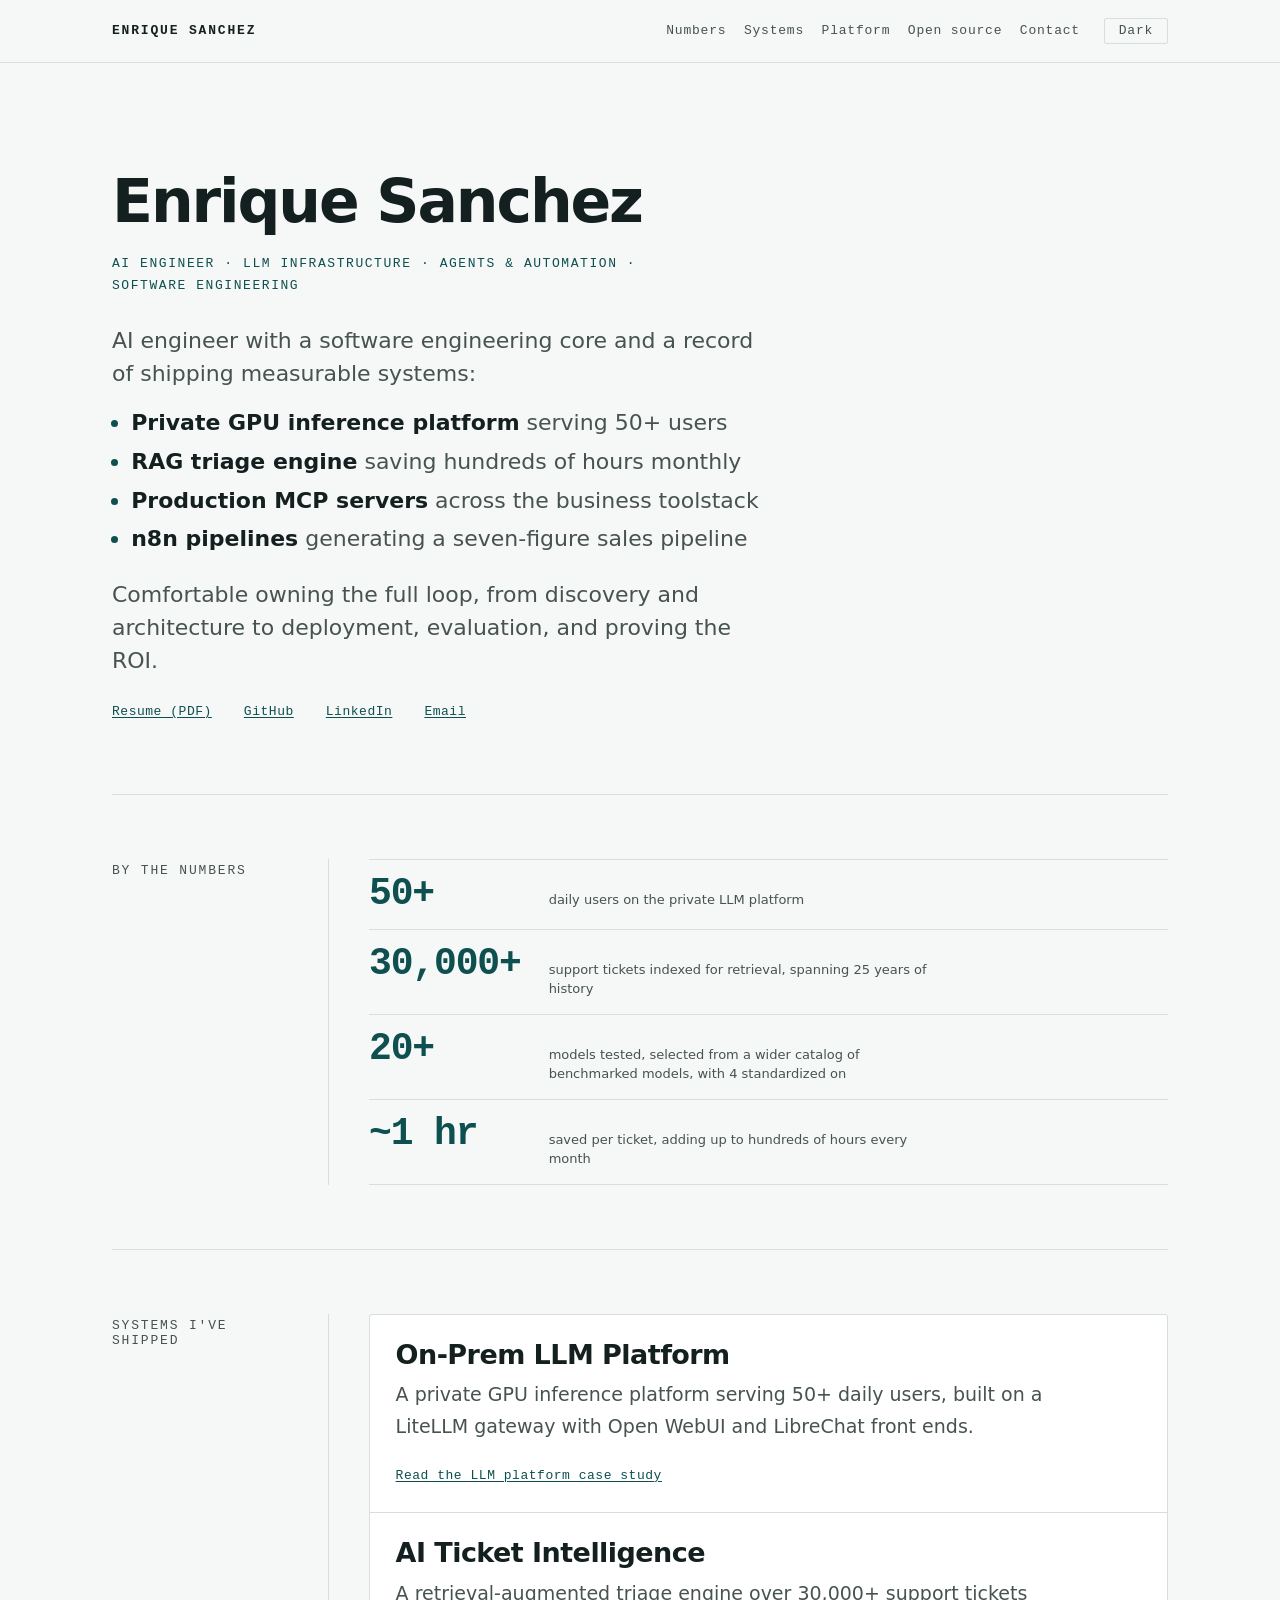
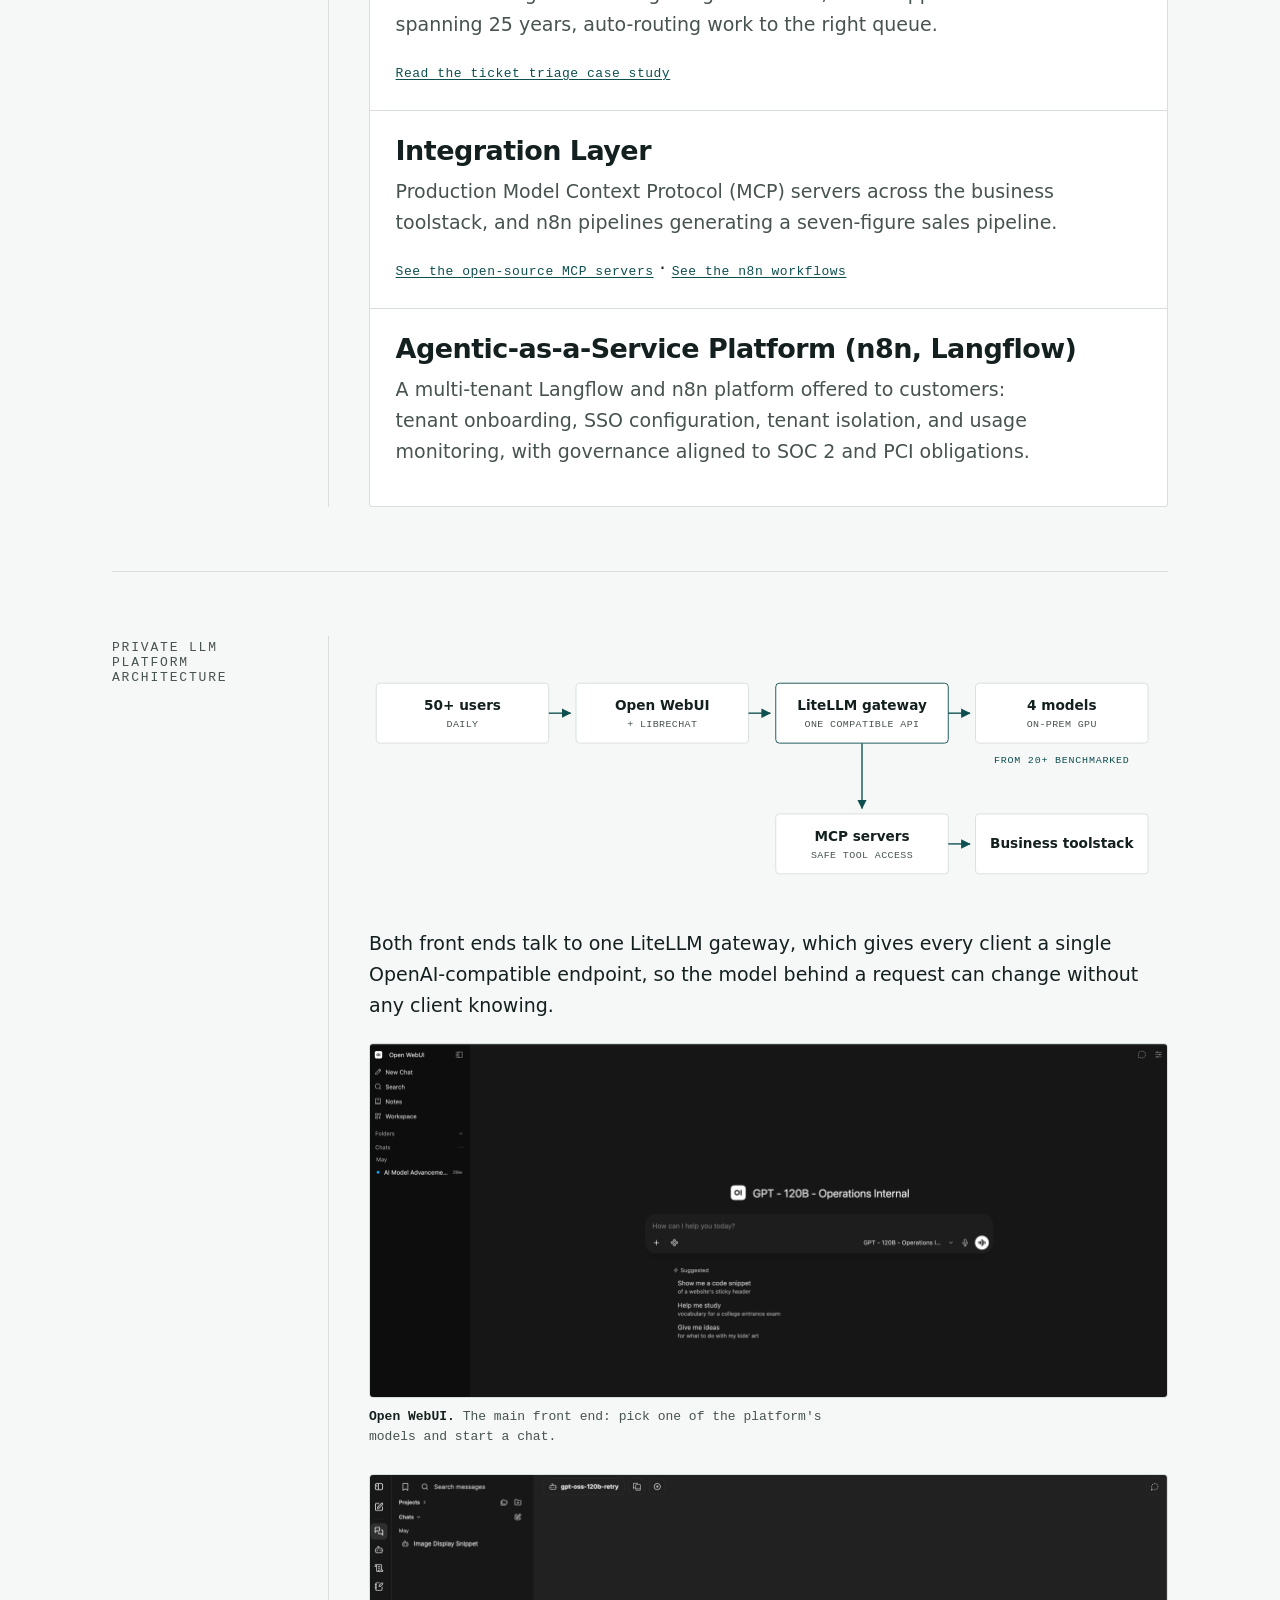
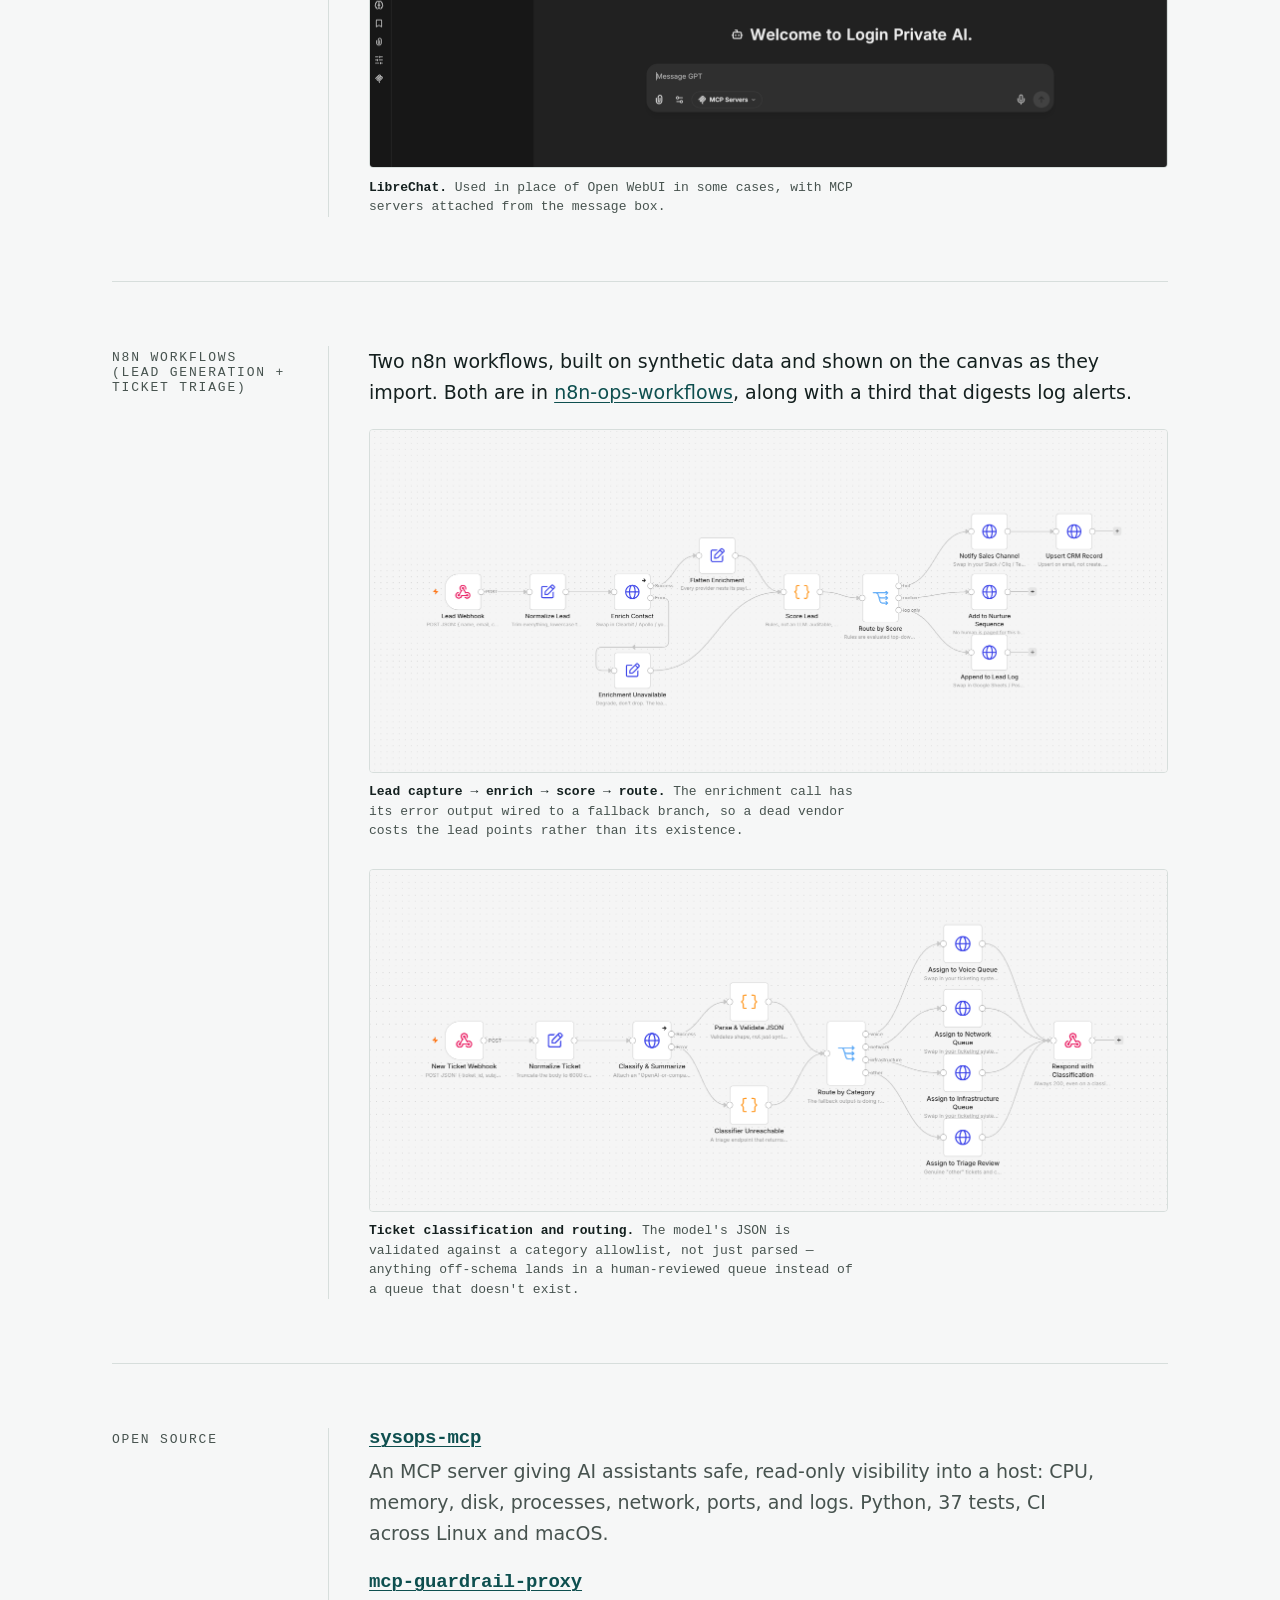
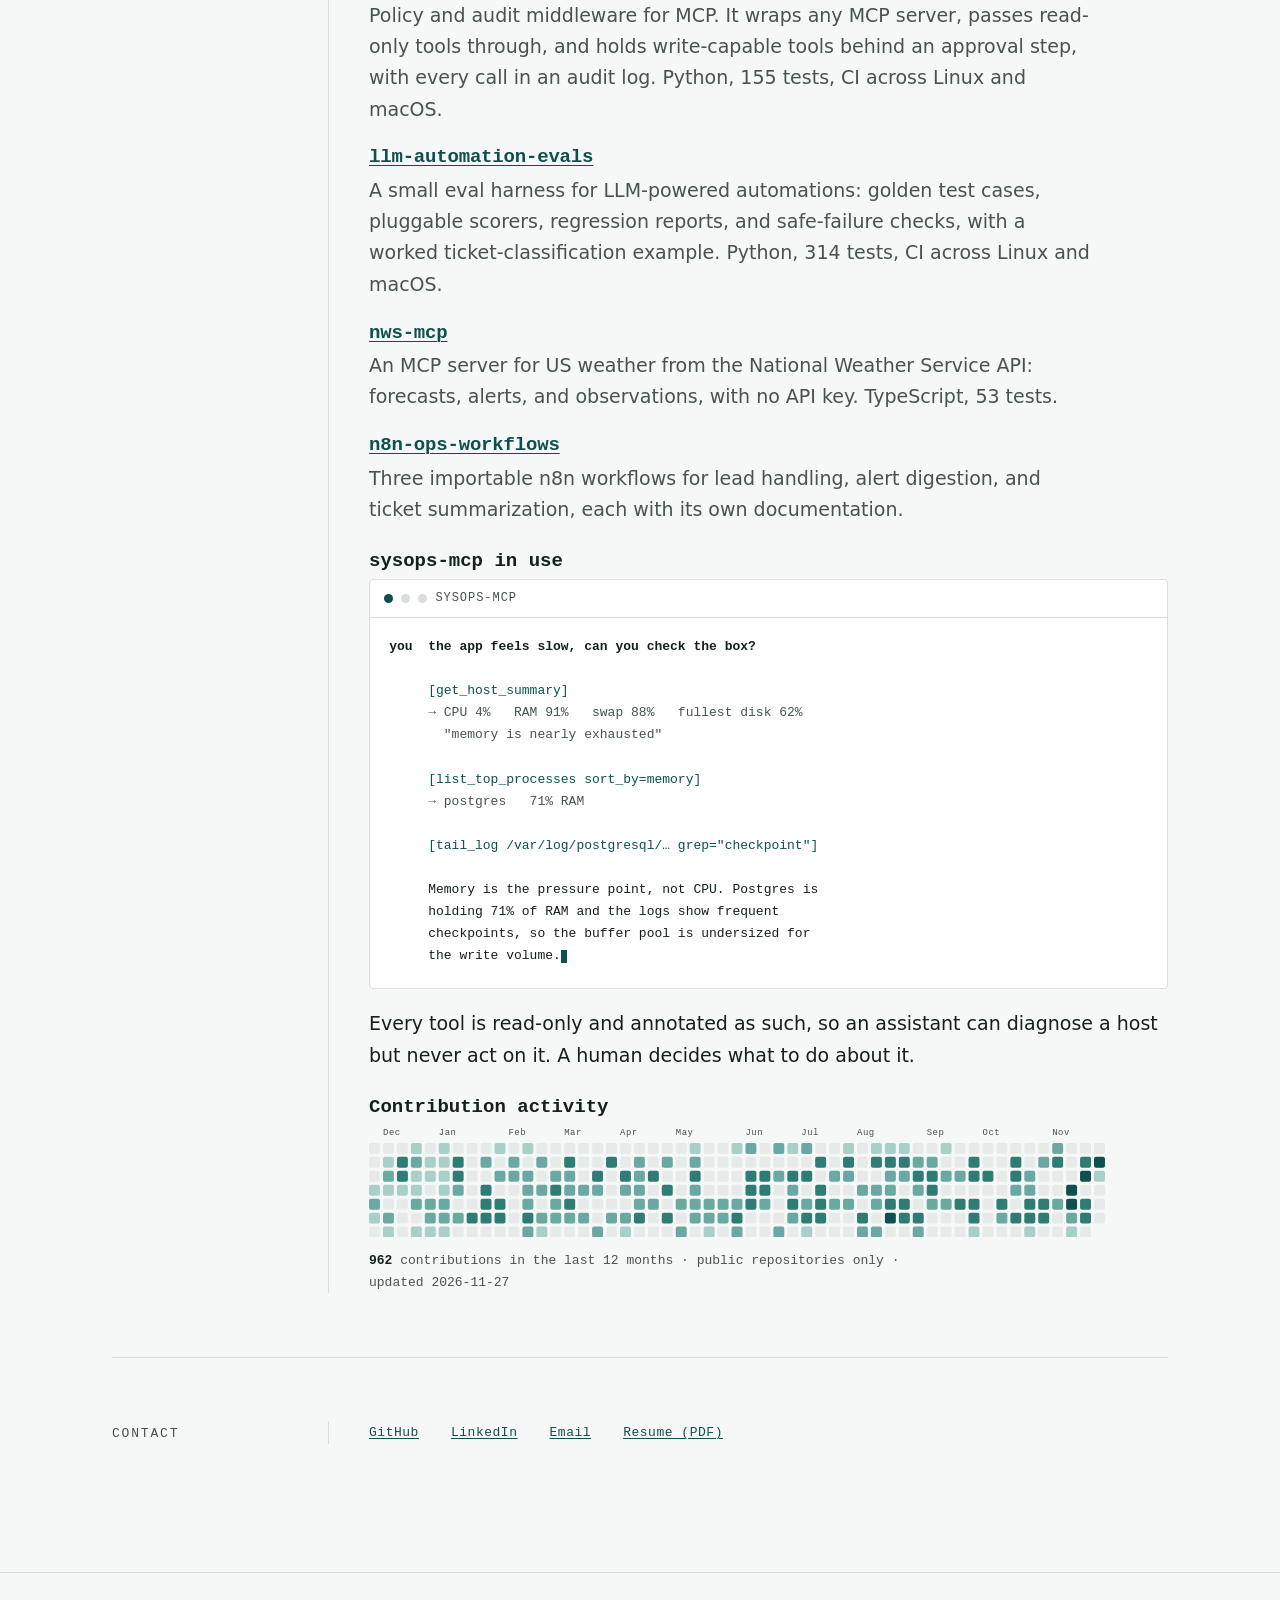
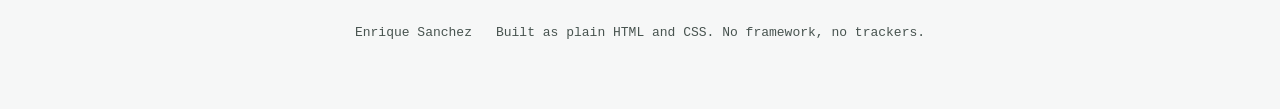
==== commit 33d56374: "Refresh contribution grid" ====
--- a/index.html
+++ b/index.html
@@ -325,8 +325,8 @@
 
         <h3 id="contrib-heading">Contribution activity</h3>
         <!-- contrib:start -->
-<svg class="contrib-grid" viewBox="0 0 739 113" role="img" aria-label="GitHub contribution grid: 962 contributions between 2025-11-23 and 2026-11-26."><text class="cg-month" x="14" y="10">Dec</text><text class="cg-month" x="70" y="10">Jan</text><text class="cg-month" x="140" y="10">Feb</text><text class="cg-month" x="196" y="10">Mar</text><text class="cg-month" x="252" y="10">Apr</text><text class="cg-month" x="308" y="10">May</text><text class="cg-month" x="378" y="10">Jun</text><text class="cg-month" x="434" y="10">Jul</text><text class="cg-month" x="490" y="10">Aug</text><text class="cg-month" x="560" y="10">Sep</text><text class="cg-month" x="616" y="10">Oct</text><text class="cg-month" x="686" y="10">Nov</text><rect class="cg-c cg-0" x="0" y="18" width="11" height="11" rx="2"><title>0 contributions on 2025-11-23</title></rect><rect class="cg-c cg-0" x="0" y="32" width="11" height="11" rx="2"><title>0 contributions on 2025-11-24</title></rect><rect class="cg-c cg-0" x="0" y="46" width="11" height="11" rx="2"><title>0 contributions on 2025-11-25</title></rect><rect class="cg-c cg-1" x="0" y="60" width="11" height="11" rx="2"><title>2 contributions on 2025-11-26</title></rect><rect class="cg-c cg-2" x="0" y="74" width="11" height="11" rx="2"><title>3 contributions on 2025-11-27</title></rect><rect class="cg-c cg-1" x="0" y="88" width="11" height="11" rx="2"><title>2 contributions on 2025-11-28</title></rect><rect class="cg-c cg-0" x="0" y="102" width="11" height="11" rx="2"><title>0 contributions on 2025-11-29</title></rect><rect class="cg-c cg-0" x="14" y="18" width="11" height="11" rx="2"><title>0 contributions on 2025-11-30</title></rect><rect class="cg-c cg-1" x="14" y="32" width="11" height="11" rx="2"><title>1 contribution on 2025-12-01</title></rect><rect class="cg-c cg-2" x="14" y="46" width="11" height="11" rx="2"><title>3 contributions on 2025-12-02</title></rect><rect class="cg-c cg-1" x="14" y="60" width="11" height="11" rx="2"><title>2 contributions on 2025-12-03</title></rect><rect class="cg-c cg-0" x="14" y="74" width="11" height="11" rx="2"><title>0 contributions on 2025-12-04</title></rect><rect class="cg-c cg-2" x="14" y="88" width="11" height="11" rx="2"><title>3 contributions on 2025-12-05</title></rect><rect class="cg-c cg-1" x="14" y="102" width="11" height="11" rx="2"><title>1 contribution on 2025-12-06</title></rect><rect class="cg-c cg-0" x="28" y="18" width="11" height="11" rx="2"><title>0 contributions on 2025-12-07</title></rect><rect class="cg-c cg-3" x="28" y="32" width="11" height="11" rx="2"><title>7 contributions on 2025-12-08</title></rect><rect class="cg-c cg-3" x="28" y="46" width="11" height="11" rx="2"><title>6 contributions on 2025-12-09</title></rect><rect class="cg-c cg-1" x="28" y="60" width="11" height="11" rx="2"><title>2 contributions on 2025-12-10</title></rect><rect class="cg-c cg-0" x="28" y="74" width="11" height="11" rx="2"><title>0 contributions on 2025-12-11</title></rect><rect class="cg-c cg-0" x="28" y="88" width="11" height="11" rx="2"><title>0 contributions on 2025-12-12</title></rect><rect class="cg-c cg-0" x="28" y="102" width="11" height="11" rx="2"><title>0 contributions on 2025-12-13</title></rect><rect class="cg-c cg-1" x="42" y="18" width="11" height="11" rx="2"><title>2 contributions on 2025-12-14</title></rect><rect class="cg-c cg-2" x="42" y="32" width="11" height="11" rx="2"><title>5 contributions on 2025-12-15</title></rect><rect class="cg-c cg-1" x="42" y="46" width="11" height="11" rx="2"><title>1 contribution on 2025-12-16</title></rect><rect class="cg-c cg-1" x="42" y="60" width="11" height="11" rx="2"><title>2 contributions on 2025-12-17</title></rect><rect class="cg-c cg-2" x="42" y="74" width="11" height="11" rx="2"><title>4 contributions on 2025-12-18</title></rect><rect class="cg-c cg-0" x="42" y="88" width="11" height="11" rx="2"><title>0 contributions on 2025-12-19</title></rect><rect class="cg-c cg-1" x="42" y="102" width="11" height="11" rx="2"><title>1 contribution on 2025-12-20</title></rect><rect class="cg-c cg-0" x="56" y="18" width="11" height="11" rx="2"><title>0 contributions on 2025-12-21</title></rect><rect class="cg-c cg-1" x="56" y="32" width="11" height="11" rx="2"><title>2 contributions on 2025-12-22</title></rect><rect class="cg-c cg-1" x="56" y="46" width="11" height="11" rx="2"><title>1 contribution on 2025-12-23</title></rect><rect class="cg-c cg-0" x="56" y="60" width="11" height="11" rx="2"><title>0 contributions on 2025-12-24</title></rect><rect class="cg-c cg-2" x="56" y="74" width="11" height="11" rx="2"><title>4 contributions on 2025-12-25</title></rect><rect class="cg-c cg-2" x="56" y="88" width="11" height="11" rx="2"><title>4 contributions on 2025-12-26</title></rect><rect class="cg-c cg-1" x="56" y="102" width="11" height="11" rx="2"><title>1 contribution on 2025-12-27</title></rect><rect class="cg-c cg-1" x="70" y="18" width="11" height="11" rx="2"><title>2 contributions on 2025-12-28</title></rect><rect class="cg-c cg-1" x="70" y="32" width="11" height="11" rx="2"><title>2 contributions on 2025-12-29</title></rect><rect class="cg-c cg-1" x="70" y="46" width="11" height="11" rx="2"><title>1 contribution on 2025-12-30</title></rect><rect class="cg-c cg-1" x="70" y="60" width="11" height="11" rx="2"><title>1 contribution on 2025-12-31</title></rect><rect class="cg-c cg-2" x="70" y="74" width="11" height="11" rx="2"><title>3 contributions on 2026-01-01</title></rect><rect class="cg-c cg-2" x="70" y="88" width="11" height="11" rx="2"><title>3 contributions on 2026-01-02</title></rect><rect class="cg-c cg-1" x="70" y="102" width="11" height="11" rx="2"><title>2 contributions on 2026-01-03</title></rect><rect class="cg-c cg-0" x="84" y="18" width="11" height="11" rx="2"><title>0 contributions on 2026-01-04</title></rect><rect class="cg-c cg-3" x="84" y="32" width="11" height="11" rx="2"><title>9 contributions on 2026-01-05</title></rect><rect class="cg-c cg-3" x="84" y="46" width="11" height="11" rx="2"><title>6 contributions on 2026-01-06</title></rect><rect class="cg-c cg-2" x="84" y="60" width="11" height="11" rx="2"><title>3 contributions on 2026-01-07</title></rect><rect class="cg-c cg-0" x="84" y="74" width="11" height="11" rx="2"><title>0 contributions on 2026-01-08</title></rect><rect class="cg-c cg-2" x="84" y="88" width="11" height="11" rx="2"><title>3 contributions on 2026-01-09</title></rect><rect class="cg-c cg-0" x="84" y="102" width="11" height="11" rx="2"><title>0 contributions on 2026-01-10</title></rect><rect class="cg-c cg-0" x="98" y="18" width="11" height="11" rx="2"><title>0 contributions on 2026-01-11</title></rect><rect class="cg-c cg-0" x="98" y="32" width="11" height="11" rx="2"><title>0 contributions on 2026-01-12</title></rect><rect class="cg-c cg-0" x="98" y="46" width="11" height="11" rx="2"><title>0 contributions on 2026-01-13</title></rect><rect class="cg-c cg-0" x="98" y="60" width="11" height="11" rx="2"><title>0 contributions on 2026-01-14</title></rect><rect class="cg-c cg-0" x="98" y="74" width="11" height="11" rx="2"><title>0 contributions on 2026-01-15</title></rect><rect class="cg-c cg-3" x="98" y="88" width="11" height="11" rx="2"><title>6 contributions on 2026-01-16</title></rect><rect class="cg-c cg-0" x="98" y="102" width="11" height="11" rx="2"><title>0 contributions on 2026-01-17</title></rect><rect class="cg-c cg-0" x="112" y="18" width="11" height="11" rx="2"><title>0 contributions on 2026-01-18</title></rect><rect class="cg-c cg-2" x="112" y="32" width="11" height="11" rx="2"><title>3 contributions on 2026-01-19</title></rect><rect class="cg-c cg-0" x="112" y="46" width="11" height="11" rx="2"><title>0 contributions on 2026-01-20</title></rect><rect class="cg-c cg-3" x="112" y="60" width="11" height="11" rx="2"><title>6 contributions on 2026-01-21</title></rect><rect class="cg-c cg-3" x="112" y="74" width="11" height="11" rx="2"><title>6 contributions on 2026-01-22</title></rect><rect class="cg-c cg-3" x="112" y="88" width="11" height="11" rx="2"><title>9 contributions on 2026-01-23</title></rect><rect class="cg-c cg-0" x="112" y="102" width="11" height="11" rx="2"><title>0 contributions on 2026-01-24</title></rect><rect class="cg-c cg-1" x="126" y="18" width="11" height="11" rx="2"><title>2 contributions on 2026-01-25</title></rect><rect class="cg-c cg-0" x="126" y="32" width="11" height="11" rx="2"><title>0 contributions on 2026-01-26</title></rect><rect class="cg-c cg-2" x="126" y="46" width="11" height="11" rx="2"><title>3 contributions on 2026-01-27</title></rect><rect class="cg-c cg-0" x="126" y="60" width="11" height="11" rx="2"><title>0 contributions on 2026-01-28</title></rect><rect class="cg-c cg-3" x="126" y="74" width="11" height="11" rx="2"><title>6 contributions on 2026-01-29</title></rect><rect class="cg-c cg-3" x="126" y="88" width="11" height="11" rx="2"><title>6 contributions on 2026-01-30</title></rect><rect class="cg-c cg-0" x="126" y="102" width="11" height="11" rx="2"><title>0 contributions on 2026-01-31</title></rect><rect class="cg-c cg-0" x="140" y="18" width="11" height="11" rx="2"><title>0 contributions on 2026-02-01</title></rect><rect class="cg-c cg-2" x="140" y="32" width="11" height="11" rx="2"><title>3 contributions on 2026-02-02</title></rect><rect class="cg-c cg-2" x="140" y="46" width="11" height="11" rx="2"><title>3 contributions on 2026-02-03</title></rect><rect class="cg-c cg-0" x="140" y="60" width="11" height="11" rx="2"><title>0 contributions on 2026-02-04</title></rect><rect class="cg-c cg-0" x="140" y="74" width="11" height="11" rx="2"><title>0 contributions on 2026-02-05</title></rect><rect class="cg-c cg-0" x="140" y="88" width="11" height="11" rx="2"><title>0 contributions on 2026-02-06</title></rect><rect class="cg-c cg-0" x="140" y="102" width="11" height="11" rx="2"><title>0 contributions on 2026-02-07</title></rect><rect class="cg-c cg-1" x="154" y="18" width="11" height="11" rx="2"><title>2 contributions on 2026-02-08</title></rect><rect class="cg-c cg-0" x="154" y="32" width="11" height="11" rx="2"><title>0 contributions on 2026-02-09</title></rect><rect class="cg-c cg-2" x="154" y="46" width="11" height="11" rx="2"><title>3 contributions on 2026-02-10</title></rect><rect class="cg-c cg-2" x="154" y="60" width="11" height="11" rx="2"><title>3 contributions on 2026-02-11</title></rect><rect class="cg-c cg-2" x="154" y="74" width="11" height="11" rx="2"><title>3 contributions on 2026-02-12</title></rect><rect class="cg-c cg-3" x="154" y="88" width="11" height="11" rx="2"><title>6 contributions on 2026-02-13</title></rect><rect class="cg-c cg-2" x="154" y="102" width="11" height="11" rx="2"><title>4 contributions on 2026-02-14</title></rect><rect class="cg-c cg-0" x="168" y="18" width="11" height="11" rx="2"><title>0 contributions on 2026-02-15</title></rect><rect class="cg-c cg-2" x="168" y="32" width="11" height="11" rx="2"><title>3 contributions on 2026-02-16</title></rect><rect class="cg-c cg-0" x="168" y="46" width="11" height="11" rx="2"><title>0 contributions on 2026-02-17</title></rect><rect class="cg-c cg-2" x="168" y="60" width="11" height="11" rx="2"><title>3 contributions on 2026-02-18</title></rect><rect class="cg-c cg-0" x="168" y="74" width="11" height="11" rx="2"><title>0 contributions on 2026-02-19</title></rect><rect class="cg-c cg-2" x="168" y="88" width="11" height="11" rx="2"><title>3 contributions on 2026-02-20</title></rect><rect class="cg-c cg-1" x="168" y="102" width="11" height="11" rx="2"><title>2 contributions on 2026-02-21</title></rect><rect class="cg-c cg-0" x="182" y="18" width="11" height="11" rx="2"><title>0 contributions on 2026-02-22</title></rect><rect class="cg-c cg-0" x="182" y="32" width="11" height="11" rx="2"><title>0 contributions on 2026-02-23</title></rect><rect class="cg-c cg-2" x="182" y="46" width="11" height="11" rx="2"><title>3 contributions on 2026-02-24</title></rect><rect class="cg-c cg-3" x="182" y="60" width="11" height="11" rx="2"><title>6 contributions on 2026-02-25</title></rect><rect class="cg-c cg-2" x="182" y="74" width="11" height="11" rx="2"><title>3 contributions on 2026-02-26</title></rect><rect class="cg-c cg-2" x="182" y="88" width="11" height="11" rx="2"><title>3 contributions on 2026-02-27</title></rect><rect class="cg-c cg-0" x="182" y="102" width="11" height="11" rx="2"><title>0 contributions on 2026-02-28</title></rect><rect class="cg-c cg-0" x="196" y="18" width="11" height="11" rx="2"><title>0 contributions on 2026-03-01</title></rect><rect class="cg-c cg-3" x="196" y="32" width="11" height="11" rx="2"><title>9 contributions on 2026-03-02</title></rect><rect class="cg-c cg-2" x="196" y="46" width="11" height="11" rx="2"><title>3 contributions on 2026-03-03</title></rect><rect class="cg-c cg-2" x="196" y="60" width="11" height="11" rx="2"><title>3 contributions on 2026-03-04</title></rect><rect class="cg-c cg-3" x="196" y="74" width="11" height="11" rx="2"><title>6 contributions on 2026-03-05</title></rect><rect class="cg-c cg-2" x="196" y="88" width="11" height="11" rx="2"><title>3 contributions on 2026-03-06</title></rect><rect class="cg-c cg-0" x="196" y="102" width="11" height="11" rx="2"><title>0 contributions on 2026-03-07</title></rect><rect class="cg-c cg-0" x="210" y="18" width="11" height="11" rx="2"><title>0 contributions on 2026-03-08</title></rect><rect class="cg-c cg-0" x="210" y="32" width="11" height="11" rx="2"><title>0 contributions on 2026-03-09</title></rect><rect class="cg-c cg-0" x="210" y="46" width="11" height="11" rx="2"><title>0 contributions on 2026-03-10</title></rect><rect class="cg-c cg-2" x="210" y="60" width="11" height="11" rx="2"><title>3 contributions on 2026-03-11</title></rect><rect class="cg-c cg-0" x="210" y="74" width="11" height="11" rx="2"><title>0 contributions on 2026-03-12</title></rect><rect class="cg-c cg-2" x="210" y="88" width="11" height="11" rx="2"><title>3 contributions on 2026-03-13</title></rect><rect class="cg-c cg-0" x="210" y="102" width="11" height="11" rx="2"><title>0 contributions on 2026-03-14</title></rect><rect class="cg-c cg-0" x="224" y="18" width="11" height="11" rx="2"><title>0 contributions on 2026-03-15</title></rect><rect class="cg-c cg-0" x="224" y="32" width="11" height="11" rx="2"><title>0 contributions on 2026-03-16</title></rect><rect class="cg-c cg-3" x="224" y="46" width="11" height="11" rx="2"><title>6 contributions on 2026-03-17</title></rect><rect class="cg-c cg-2" x="224" y="60" width="11" height="11" rx="2"><title>3 contributions on 2026-03-18</title></rect><rect class="cg-c cg-0" x="224" y="74" width="11" height="11" rx="2"><title>0 contributions on 2026-03-19</title></rect><rect class="cg-c cg-0" x="224" y="88" width="11" height="11" rx="2"><title>0 contributions on 2026-03-20</title></rect><rect class="cg-c cg-2" x="224" y="102" width="11" height="11" rx="2"><title>4 contributions on 2026-03-21</title></rect><rect class="cg-c cg-0" x="238" y="18" width="11" height="11" rx="2"><title>0 contributions on 2026-03-22</title></rect><rect class="cg-c cg-3" x="238" y="32" width="11" height="11" rx="2"><title>6 contributions on 2026-03-23</title></rect><rect class="cg-c cg-0" x="238" y="46" width="11" height="11" rx="2"><title>0 contributions on 2026-03-24</title></rect><rect class="cg-c cg-0" x="238" y="60" width="11" height="11" rx="2"><title>0 contributions on 2026-03-25</title></rect><rect class="cg-c cg-0" x="238" y="74" width="11" height="11" rx="2"><title>0 contributions on 2026-03-26</title></rect><rect class="cg-c cg-2" x="238" y="88" width="11" height="11" rx="2"><title>3 contributions on 2026-03-27</title></rect><rect class="cg-c cg-0" x="238" y="102" width="11" height="11" rx="2"><title>0 contributions on 2026-03-28</title></rect><rect class="cg-c cg-0" x="252" y="18" width="11" height="11" rx="2"><title>0 contributions on 2026-03-29</title></rect><rect class="cg-c cg-0" x="252" y="32" width="11" height="11" rx="2"><title>0 contributions on 2026-03-30</title></rect><rect class="cg-c cg-3" x="252" y="46" width="11" height="11" rx="2"><title>6 contributions on 2026-03-31</title></rect><rect class="cg-c cg-2" x="252" y="60" width="11" height="11" rx="2"><title>3 contributions on 2026-04-01</title></rect><rect class="cg-c cg-0" x="252" y="74" width="11" height="11" rx="2"><title>0 contributions on 2026-04-02</title></rect><rect class="cg-c cg-2" x="252" y="88" width="11" height="11" rx="2"><title>3 contributions on 2026-04-03</title></rect><rect class="cg-c cg-1" x="252" y="102" width="11" height="11" rx="2"><title>2 contributions on 2026-04-04</title></rect><rect class="cg-c cg-0" x="266" y="18" width="11" height="11" rx="2"><title>0 contributions on 2026-04-05</title></rect><rect class="cg-c cg-2" x="266" y="32" width="11" height="11" rx="2"><title>3 contributions on 2026-04-06</title></rect><rect class="cg-c cg-2" x="266" y="46" width="11" height="11" rx="2"><title>3 contributions on 2026-04-07</title></rect><rect class="cg-c cg-2" x="266" y="60" width="11" height="11" rx="2"><title>3 contributions on 2026-04-08</title></rect><rect class="cg-c cg-2" x="266" y="74" width="11" height="11" rx="2"><title>3 contributions on 2026-04-09</title></rect><rect class="cg-c cg-3" x="266" y="88" width="11" height="11" rx="2"><title>9 contributions on 2026-04-10</title></rect><rect class="cg-c cg-0" x="266" y="102" width="11" height="11" rx="2"><title>0 contributions on 2026-04-11</title></rect><rect class="cg-c cg-0" x="280" y="18" width="11" height="11" rx="2"><title>0 contributions on 2026-04-12</title></rect><rect class="cg-c cg-0" x="280" y="32" width="11" height="11" rx="2"><title>0 contributions on 2026-04-13</title></rect><rect class="cg-c cg-3" x="280" y="46" width="11" height="11" rx="2"><title>9 contributions on 2026-04-14</title></rect><rect class="cg-c cg-0" x="280" y="60" width="11" height="11" rx="2"><title>0 contributions on 2026-04-15</title></rect><rect class="cg-c cg-2" x="280" y="74" width="11" height="11" rx="2"><title>3 contributions on 2026-04-16</title></rect><rect class="cg-c cg-0" x="280" y="88" width="11" height="11" rx="2"><title>0 contributions on 2026-04-17</title></rect><rect class="cg-c cg-0" x="280" y="102" width="11" height="11" rx="2"><title>0 contributions on 2026-04-18</title></rect><rect class="cg-c cg-0" x="294" y="18" width="11" height="11" rx="2"><title>0 contributions on 2026-04-19</title></rect><rect class="cg-c cg-2" x="294" y="32" width="11" height="11" rx="2"><title>3 contributions on 2026-04-20</title></rect><rect class="cg-c cg-0" x="294" y="46" width="11" height="11" rx="2"><title>0 contributions on 2026-04-21</title></rect><rect class="cg-c cg-3" x="294" y="60" width="11" height="11" rx="2"><title>9 contributions on 2026-04-22</title></rect><rect class="cg-c cg-0" x="294" y="74" width="11" height="11" rx="2"><title>0 contributions on 2026-04-23</title></rect><rect class="cg-c cg-3" x="294" y="88" width="11" height="11" rx="2"><title>6 contributions on 2026-04-24</title></rect><rect class="cg-c cg-0" x="294" y="102" width="11" height="11" rx="2"><title>0 contributions on 2026-04-25</title></rect><rect class="cg-c cg-0" x="308" y="18" width="11" height="11" rx="2"><title>0 contributions on 2026-04-26</title></rect><rect class="cg-c cg-0" x="308" y="32" width="11" height="11" rx="2"><title>0 contributions on 2026-04-27</title></rect><rect class="cg-c cg-0" x="308" y="46" width="11" height="11" rx="2"><title>0 contributions on 2026-04-28</title></rect><rect class="cg-c cg-0" x="308" y="60" width="11" height="11" rx="2"><title>0 contributions on 2026-04-29</title></rect><rect class="cg-c cg-2" x="308" y="74" width="11" height="11" rx="2"><title>3 contributions on 2026-04-30</title></rect><rect class="cg-c cg-0" x="308" y="88" width="11" height="11" rx="2"><title>0 contributions on 2026-05-01</title></rect><rect class="cg-c cg-2" x="308" y="102" width="11" height="11" rx="2"><title>4 contributions on 2026-05-02</title></rect><rect class="cg-c cg-1" x="322" y="18" width="11" height="11" rx="2"><title>2 contributions on 2026-05-03</title></rect><rect class="cg-c cg-2" x="322" y="32" width="11" height="11" rx="2"><title>3 contributions on 2026-05-04</title></rect><rect class="cg-c cg-3" x="322" y="46" width="11" height="11" rx="2"><title>6 contributions on 2026-05-05</title></rect><rect class="cg-c cg-2" x="322" y="60" width="11" height="11" rx="2"><title>3 contributions on 2026-05-06</title></rect><rect class="cg-c cg-2" x="322" y="74" width="11" height="11" rx="2"><title>3 contributions on 2026-05-07</title></rect><rect class="cg-c cg-2" x="322" y="88" width="11" height="11" rx="2"><title>3 contributions on 2026-05-08</title></rect><rect class="cg-c cg-0" x="322" y="102" width="11" height="11" rx="2"><title>0 contributions on 2026-05-09</title></rect><rect class="cg-c cg-0" x="336" y="18" width="11" height="11" rx="2"><title>0 contributions on 2026-05-10</title></rect><rect class="cg-c cg-0" x="336" y="32" width="11" height="11" rx="2"><title>0 contributions on 2026-05-11</title></rect><rect class="cg-c cg-0" x="336" y="46" width="11" height="11" rx="2"><title>0 contributions on 2026-05-12</title></rect><rect class="cg-c cg-0" x="336" y="60" width="11" height="11" rx="2"><title>0 contributions on 2026-05-13</title></rect><rect class="cg-c cg-2" x="336" y="74" width="11" height="11" rx="2"><title>3 contributions on 2026-05-14</title></rect><rect class="cg-c cg-2" x="336" y="88" width="11" height="11" rx="2"><title>3 contributions on 2026-05-15</title></rect><rect class="cg-c cg-1" x="336" y="102" width="11" height="11" rx="2"><title>2 contributions on 2026-05-16</title></rect><rect class="cg-c cg-0" x="350" y="18" width="11" height="11" rx="2"><title>0 contributions on 2026-05-17</title></rect><rect class="cg-c cg-0" x="350" y="32" width="11" height="11" rx="2"><title>0 contributions on 2026-05-18</title></rect><rect class="cg-c cg-0" x="350" y="46" width="11" height="11" rx="2"><title>0 contributions on 2026-05-19</title></rect><rect class="cg-c cg-0" x="350" y="60" width="11" height="11" rx="2"><title>0 contributions on 2026-05-20</title></rect><rect class="cg-c cg-2" x="350" y="74" width="11" height="11" rx="2"><title>3 contributions on 2026-05-21</title></rect><rect class="cg-c cg-2" x="350" y="88" width="11" height="11" rx="2"><title>3 contributions on 2026-05-22</title></rect><rect class="cg-c cg-0" x="350" y="102" width="11" height="11" rx="2"><title>0 contributions on 2026-05-23</title></rect><rect class="cg-c cg-1" x="364" y="18" width="11" height="11" rx="2"><title>2 contributions on 2026-05-24</title></rect><rect class="cg-c cg-0" x="364" y="32" width="11" height="11" rx="2"><title>0 contributions on 2026-05-25</title></rect><rect class="cg-c cg-0" x="364" y="46" width="11" height="11" rx="2"><title>0 contributions on 2026-05-26</title></rect><rect class="cg-c cg-0" x="364" y="60" width="11" height="11" rx="2"><title>0 contributions on 2026-05-27</title></rect><rect class="cg-c cg-2" x="364" y="74" width="11" height="11" rx="2"><title>3 contributions on 2026-05-28</title></rect><rect class="cg-c cg-3" x="364" y="88" width="11" height="11" rx="2"><title>6 contributions on 2026-05-29</title></rect><rect class="cg-c cg-2" x="364" y="102" width="11" height="11" rx="2"><title>4 contributions on 2026-05-30</title></rect><rect class="cg-c cg-2" x="378" y="18" width="11" height="11" rx="2"><title>4 contributions on 2026-05-31</title></rect><rect class="cg-c cg-0" x="378" y="32" width="11" height="11" rx="2"><title>0 contributions on 2026-06-01</title></rect><rect class="cg-c cg-3" x="378" y="46" width="11" height="11" rx="2"><title>9 contributions on 2026-06-02</title></rect><rect class="cg-c cg-3" x="378" y="60" width="11" height="11" rx="2"><title>9 contributions on 2026-06-03</title></rect><rect class="cg-c cg-3" x="378" y="74" width="11" height="11" rx="2"><title>6 contributions on 2026-06-04</title></rect><rect class="cg-c cg-0" x="378" y="88" width="11" height="11" rx="2"><title>0 contributions on 2026-06-05</title></rect><rect class="cg-c cg-0" x="378" y="102" width="11" height="11" rx="2"><title>0 contributions on 2026-06-06</title></rect><rect class="cg-c cg-0" x="392" y="18" width="11" height="11" rx="2"><title>0 contributions on 2026-06-07</title></rect><rect class="cg-c cg-0" x="392" y="32" width="11" height="11" rx="2"><title>0 contributions on 2026-06-08</title></rect><rect class="cg-c cg-3" x="392" y="46" width="11" height="11" rx="2"><title>9 contributions on 2026-06-09</title></rect><rect class="cg-c cg-3" x="392" y="60" width="11" height="11" rx="2"><title>6 contributions on 2026-06-10</title></rect><rect class="cg-c cg-2" x="392" y="74" width="11" height="11" rx="2"><title>3 contributions on 2026-06-11</title></rect><rect class="cg-c cg-0" x="392" y="88" width="11" height="11" rx="2"><title>0 contributions on 2026-06-12</title></rect><rect class="cg-c cg-0" x="392" y="102" width="11" height="11" rx="2"><title>0 contributions on 2026-06-13</title></rect><rect class="cg-c cg-2" x="406" y="18" width="11" height="11" rx="2"><title>4 contributions on 2026-06-14</title></rect><rect class="cg-c cg-0" x="406" y="32" width="11" height="11" rx="2"><title>0 contributions on 2026-06-15</title></rect><rect class="cg-c cg-2" x="406" y="46" width="11" height="11" rx="2"><title>3 contributions on 2026-06-16</title></rect><rect class="cg-c cg-0" x="406" y="60" width="11" height="11" rx="2"><title>0 contributions on 2026-06-17</title></rect><rect class="cg-c cg-0" x="406" y="74" width="11" height="11" rx="2"><title>0 contributions on 2026-06-18</title></rect><rect class="cg-c cg-0" x="406" y="88" width="11" height="11" rx="2"><title>0 contributions on 2026-06-19</title></rect><rect class="cg-c cg-2" x="406" y="102" width="11" height="11" rx="2"><title>4 contributions on 2026-06-20</title></rect><rect class="cg-c cg-1" x="420" y="18" width="11" height="11" rx="2"><title>2 contributions on 2026-06-21</title></rect><rect class="cg-c cg-0" x="420" y="32" width="11" height="11" rx="2"><title>0 contributions on 2026-06-22</title></rect><rect class="cg-c cg-3" x="420" y="46" width="11" height="11" rx="2"><title>9 contributions on 2026-06-23</title></rect><rect class="cg-c cg-2" x="420" y="60" width="11" height="11" rx="2"><title>3 contributions on 2026-06-24</title></rect><rect class="cg-c cg-3" x="420" y="74" width="11" height="11" rx="2"><title>6 contributions on 2026-06-25</title></rect><rect class="cg-c cg-2" x="420" y="88" width="11" height="11" rx="2"><title>3 contributions on 2026-06-26</title></rect><rect class="cg-c cg-0" x="420" y="102" width="11" height="11" rx="2"><title>0 contributions on 2026-06-27</title></rect><rect class="cg-c cg-2" x="434" y="18" width="11" height="11" rx="2"><title>4 contributions on 2026-06-28</title></rect><rect class="cg-c cg-0" x="434" y="32" width="11" height="11" rx="2"><title>0 contributions on 2026-06-29</title></rect><rect class="cg-c cg-3" x="434" y="46" width="11" height="11" rx="2"><title>6 contributions on 2026-06-30</title></rect><rect class="cg-c cg-0" x="434" y="60" width="11" height="11" rx="2"><title>0 contributions on 2026-07-01</title></rect><rect class="cg-c cg-2" x="434" y="74" width="11" height="11" rx="2"><title>3 contributions on 2026-07-02</title></rect><rect class="cg-c cg-3" x="434" y="88" width="11" height="11" rx="2"><title>6 contributions on 2026-07-03</title></rect><rect class="cg-c cg-1" x="434" y="102" width="11" height="11" rx="2"><title>2 contributions on 2026-07-04</title></rect><rect class="cg-c cg-0" x="448" y="18" width="11" height="11" rx="2"><title>0 contributions on 2026-07-05</title></rect><rect class="cg-c cg-3" x="448" y="32" width="11" height="11" rx="2"><title>9 contributions on 2026-07-06</title></rect><rect class="cg-c cg-0" x="448" y="46" width="11" height="11" rx="2"><title>0 contributions on 2026-07-07</title></rect><rect class="cg-c cg-3" x="448" y="60" width="11" height="11" rx="2"><title>6 contributions on 2026-07-08</title></rect><rect class="cg-c cg-3" x="448" y="74" width="11" height="11" rx="2"><title>9 contributions on 2026-07-09</title></rect><rect class="cg-c cg-3" x="448" y="88" width="11" height="11" rx="2"><title>9 contributions on 2026-07-10</title></rect><rect class="cg-c cg-0" x="448" y="102" width="11" height="11" rx="2"><title>0 contributions on 2026-07-11</title></rect><rect class="cg-c cg-0" x="462" y="18" width="11" height="11" rx="2"><title>0 contributions on 2026-07-12</title></rect><rect class="cg-c cg-0" x="462" y="32" width="11" height="11" rx="2"><title>0 contributions on 2026-07-13</title></rect><rect class="cg-c cg-2" x="462" y="46" width="11" height="11" rx="2"><title>3 contributions on 2026-07-14</title></rect><rect class="cg-c cg-0" x="462" y="60" width="11" height="11" rx="2"><title>0 contributions on 2026-07-15</title></rect><rect class="cg-c cg-2" x="462" y="74" width="11" height="11" rx="2"><title>3 contributions on 2026-07-16</title></rect><rect class="cg-c cg-0" x="462" y="88" width="11" height="11" rx="2"><title>0 contributions on 2026-07-17</title></rect><rect class="cg-c cg-0" x="462" y="102" width="11" height="11" rx="2"><title>0 contributions on 2026-07-18</title></rect><rect class="cg-c cg-1" x="476" y="18" width="11" height="11" rx="2"><title>2 contributions on 2026-07-19</title></rect><rect class="cg-c cg-3" x="476" y="32" width="11" height="11" rx="2"><title>6 contributions on 2026-07-20</title></rect><rect class="cg-c cg-2" x="476" y="46" width="11" height="11" rx="2"><title>3 contributions on 2026-07-21</title></rect><rect class="cg-c cg-0" x="476" y="60" width="11" height="11" rx="2"><title>0 contributions on 2026-07-22</title></rect><rect class="cg-c cg-2" x="476" y="74" width="11" height="11" rx="2"><title>3 contributions on 2026-07-23</title></rect><rect class="cg-c cg-0" x="476" y="88" width="11" height="11" rx="2"><title>0 contributions on 2026-07-24</title></rect><rect class="cg-c cg-0" x="476" y="102" width="11" height="11" rx="2"><title>0 contributions on 2026-07-25</title></rect><rect class="cg-c cg-0" x="490" y="18" width="11" height="11" rx="2"><title>0 contributions on 2026-07-26</title></rect><rect class="cg-c cg-0" x="490" y="32" width="11" height="11" rx="2"><title>0 contributions on 2026-07-27</title></rect><rect class="cg-c cg-0" x="490" y="46" width="11" height="11" rx="2"><title>0 contributions on 2026-07-28</title></rect><rect class="cg-c cg-2" x="490" y="60" width="11" height="11" rx="2"><title>3 contributions on 2026-07-29</title></rect><rect class="cg-c cg-0" x="490" y="74" width="11" height="11" rx="2"><title>0 contributions on 2026-07-30</title></rect><rect class="cg-c cg-3" x="490" y="88" width="11" height="11" rx="2"><title>9 contributions on 2026-07-31</title></rect><rect class="cg-c cg-2" x="490" y="102" width="11" height="11" rx="2"><title>4 contributions on 2026-08-01</title></rect><rect class="cg-c cg-1" x="504" y="18" width="11" height="11" rx="2"><title>2 contributions on 2026-08-02</title></rect><rect class="cg-c cg-3" x="504" y="32" width="11" height="11" rx="2"><title>6 contributions on 2026-08-03</title></rect><rect class="cg-c cg-0" x="504" y="46" width="11" height="11" rx="2"><title>0 contributions on 2026-08-04</title></rect><rect class="cg-c cg-2" x="504" y="60" width="11" height="11" rx="2"><title>3 contributions on 2026-08-05</title></rect><rect class="cg-c cg-2" x="504" y="74" width="11" height="11" rx="2"><title>3 contributions on 2026-08-06</title></rect><rect class="cg-c cg-0" x="504" y="88" width="11" height="11" rx="2"><title>0 contributions on 2026-08-07</title></rect><rect class="cg-c cg-2" x="504" y="102" width="11" height="11" rx="2"><title>4 contributions on 2026-08-08</title></rect><rect class="cg-c cg-1" x="518" y="18" width="11" height="11" rx="2"><title>2 contributions on 2026-08-09</title></rect><rect class="cg-c cg-3" x="518" y="32" width="11" height="11" rx="2"><title>6 contributions on 2026-08-10</title></rect><rect class="cg-c cg-2" x="518" y="46" width="11" height="11" rx="2"><title>3 contributions on 2026-08-11</title></rect><rect class="cg-c cg-2" x="518" y="60" width="11" height="11" rx="2"><title>3 contributions on 2026-08-12</title></rect><rect class="cg-c cg-3" x="518" y="74" width="11" height="11" rx="2"><title>6 contributions on 2026-08-13</title></rect><rect class="cg-c cg-4" x="518" y="88" width="11" height="11" rx="2"><title>34 contributions on 2026-08-14</title></rect><rect class="cg-c cg-0" x="518" y="102" width="11" height="11" rx="2"><title>0 contributions on 2026-08-15</title></rect><rect class="cg-c cg-1" x="532" y="18" width="11" height="11" rx="2"><title>2 contributions on 2026-08-16</title></rect><rect class="cg-c cg-3" x="532" y="32" width="11" height="11" rx="2"><title>9 contributions on 2026-08-17</title></rect><rect class="cg-c cg-2" x="532" y="46" width="11" height="11" rx="2"><title>3 contributions on 2026-08-18</title></rect><rect class="cg-c cg-0" x="532" y="60" width="11" height="11" rx="2"><title>0 contributions on 2026-08-19</title></rect><rect class="cg-c cg-3" x="532" y="74" width="11" height="11" rx="2"><title>6 contributions on 2026-08-20</title></rect><rect class="cg-c cg-3" x="532" y="88" width="11" height="11" rx="2"><title>6 contributions on 2026-08-21</title></rect><rect class="cg-c cg-0" x="532" y="102" width="11" height="11" rx="2"><title>0 contributions on 2026-08-22</title></rect><rect class="cg-c cg-0" x="546" y="18" width="11" height="11" rx="2"><title>0 contributions on 2026-08-23</title></rect><rect class="cg-c cg-2" x="546" y="32" width="11" height="11" rx="2"><title>3 contributions on 2026-08-24</title></rect><rect class="cg-c cg-3" x="546" y="46" width="11" height="11" rx="2"><title>6 contributions on 2026-08-25</title></rect><rect class="cg-c cg-2" x="546" y="60" width="11" height="11" rx="2"><title>3 contributions on 2026-08-26</title></rect><rect class="cg-c cg-0" x="546" y="74" width="11" height="11" rx="2"><title>0 contributions on 2026-08-27</title></rect><rect class="cg-c cg-3" x="546" y="88" width="11" height="11" rx="2"><title>9 contributions on 2026-08-28</title></rect><rect class="cg-c cg-2" x="546" y="102" width="11" height="11" rx="2"><title>4 contributions on 2026-08-29</title></rect><rect class="cg-c cg-0" x="560" y="18" width="11" height="11" rx="2"><title>0 contributions on 2026-08-30</title></rect><rect class="cg-c cg-2" x="560" y="32" width="11" height="11" rx="2"><title>3 contributions on 2026-08-31</title></rect><rect class="cg-c cg-3" x="560" y="46" width="11" height="11" rx="2"><title>6 contributions on 2026-09-01</title></rect><rect class="cg-c cg-3" x="560" y="60" width="11" height="11" rx="2"><title>6 contributions on 2026-09-02</title></rect><rect class="cg-c cg-2" x="560" y="74" width="11" height="11" rx="2"><title>3 contributions on 2026-09-03</title></rect><rect class="cg-c cg-0" x="560" y="88" width="11" height="11" rx="2"><title>0 contributions on 2026-09-04</title></rect><rect class="cg-c cg-0" x="560" y="102" width="11" height="11" rx="2"><title>0 contributions on 2026-09-05</title></rect><rect class="cg-c cg-1" x="574" y="18" width="11" height="11" rx="2"><title>2 contributions on 2026-09-06</title></rect><rect class="cg-c cg-0" x="574" y="32" width="11" height="11" rx="2"><title>0 contributions on 2026-09-07</title></rect><rect class="cg-c cg-2" x="574" y="46" width="11" height="11" rx="2"><title>3 contributions on 2026-09-08</title></rect><rect class="cg-c cg-0" x="574" y="60" width="11" height="11" rx="2"><title>0 contributions on 2026-09-09</title></rect><rect class="cg-c cg-2" x="574" y="74" width="11" height="11" rx="2"><title>3 contributions on 2026-09-10</title></rect><rect class="cg-c cg-0" x="574" y="88" width="11" height="11" rx="2"><title>0 contributions on 2026-09-11</title></rect><rect class="cg-c cg-0" x="574" y="102" width="11" height="11" rx="2"><title>0 contributions on 2026-09-12</title></rect><rect class="cg-c cg-0" x="588" y="18" width="11" height="11" rx="2"><title>0 contributions on 2026-09-13</title></rect><rect class="cg-c cg-0" x="588" y="32" width="11" height="11" rx="2"><title>0 contributions on 2026-09-14</title></rect><rect class="cg-c cg-2" x="588" y="46" width="11" height="11" rx="2"><title>3 contributions on 2026-09-15</title></rect><rect class="cg-c cg-0" x="588" y="60" width="11" height="11" rx="2"><title>0 contributions on 2026-09-16</title></rect><rect class="cg-c cg-3" x="588" y="74" width="11" height="11" rx="2"><title>6 contributions on 2026-09-17</title></rect><rect class="cg-c cg-0" x="588" y="88" width="11" height="11" rx="2"><title>0 contributions on 2026-09-18</title></rect><rect class="cg-c cg-0" x="588" y="102" width="11" height="11" rx="2"><title>0 contributions on 2026-09-19</title></rect><rect class="cg-c cg-0" x="602" y="18" width="11" height="11" rx="2"><title>0 contributions on 2026-09-20</title></rect><rect class="cg-c cg-3" x="602" y="32" width="11" height="11" rx="2"><title>6 contributions on 2026-09-21</title></rect><rect class="cg-c cg-3" x="602" y="46" width="11" height="11" rx="2"><title>6 contributions on 2026-09-22</title></rect><rect class="cg-c cg-0" x="602" y="60" width="11" height="11" rx="2"><title>0 contributions on 2026-09-23</title></rect><rect class="cg-c cg-3" x="602" y="74" width="11" height="11" rx="2"><title>6 contributions on 2026-09-24</title></rect><rect class="cg-c cg-3" x="602" y="88" width="11" height="11" rx="2"><title>6 contributions on 2026-09-25</title></rect><rect class="cg-c cg-1" x="602" y="102" width="11" height="11" rx="2"><title>2 contributions on 2026-09-26</title></rect><rect class="cg-c cg-0" x="616" y="18" width="11" height="11" rx="2"><title>0 contributions on 2026-09-27</title></rect><rect class="cg-c cg-0" x="616" y="32" width="11" height="11" rx="2"><title>0 contributions on 2026-09-28</title></rect><rect class="cg-c cg-3" x="616" y="46" width="11" height="11" rx="2"><title>6 contributions on 2026-09-29</title></rect><rect class="cg-c cg-0" x="616" y="60" width="11" height="11" rx="2"><title>0 contributions on 2026-09-30</title></rect><rect class="cg-c cg-0" x="616" y="74" width="11" height="11" rx="2"><title>0 contributions on 2026-10-01</title></rect><rect class="cg-c cg-0" x="616" y="88" width="11" height="11" rx="2"><title>0 contributions on 2026-10-02</title></rect><rect class="cg-c cg-0" x="616" y="102" width="11" height="11" rx="2"><title>0 contributions on 2026-10-03</title></rect><rect class="cg-c cg-0" x="630" y="18" width="11" height="11" rx="2"><title>0 contributions on 2026-10-04</title></rect><rect class="cg-c cg-0" x="630" y="32" width="11" height="11" rx="2"><title>0 contributions on 2026-10-05</title></rect><rect class="cg-c cg-0" x="630" y="46" width="11" height="11" rx="2"><title>0 contributions on 2026-10-06</title></rect><rect class="cg-c cg-0" x="630" y="60" width="11" height="11" rx="2"><title>0 contributions on 2026-10-07</title></rect><rect class="cg-c cg-3" x="630" y="74" width="11" height="11" rx="2"><title>6 contributions on 2026-10-08</title></rect><rect class="cg-c cg-2" x="630" y="88" width="11" height="11" rx="2"><title>3 contributions on 2026-10-09</title></rect><rect class="cg-c cg-0" x="630" y="102" width="11" height="11" rx="2"><title>0 contributions on 2026-10-10</title></rect><rect class="cg-c cg-0" x="644" y="18" width="11" height="11" rx="2"><title>0 contributions on 2026-10-11</title></rect><rect class="cg-c cg-3" x="644" y="32" width="11" height="11" rx="2"><title>6 contributions on 2026-10-12</title></rect><rect class="cg-c cg-3" x="644" y="46" width="11" height="11" rx="2"><title>6 contributions on 2026-10-13</title></rect><rect class="cg-c cg-2" x="644" y="60" width="11" height="11" rx="2"><title>3 contributions on 2026-10-14</title></rect><rect class="cg-c cg-0" x="644" y="74" width="11" height="11" rx="2"><title>0 contributions on 2026-10-15</title></rect><rect class="cg-c cg-3" x="644" y="88" width="11" height="11" rx="2"><title>6 contributions on 2026-10-16</title></rect><rect class="cg-c cg-0" x="644" y="102" width="11" height="11" rx="2"><title>0 contributions on 2026-10-17</title></rect><rect class="cg-c cg-0" x="658" y="18" width="11" height="11" rx="2"><title>0 contributions on 2026-10-18</title></rect><rect class="cg-c cg-0" x="658" y="32" width="11" height="11" rx="2"><title>0 contributions on 2026-10-19</title></rect><rect class="cg-c cg-2" x="658" y="46" width="11" height="11" rx="2"><title>3 contributions on 2026-10-20</title></rect><rect class="cg-c cg-2" x="658" y="60" width="11" height="11" rx="2"><title>3 contributions on 2026-10-21</title></rect><rect class="cg-c cg-3" x="658" y="74" width="11" height="11" rx="2"><title>6 contributions on 2026-10-22</title></rect><rect class="cg-c cg-3" x="658" y="88" width="11" height="11" rx="2"><title>6 contributions on 2026-10-23</title></rect><rect class="cg-c cg-1" x="658" y="102" width="11" height="11" rx="2"><title>2 contributions on 2026-10-24</title></rect><rect class="cg-c cg-0" x="672" y="18" width="11" height="11" rx="2"><title>0 contributions on 2026-10-25</title></rect><rect class="cg-c cg-2" x="672" y="32" width="11" height="11" rx="2"><title>3 contributions on 2026-10-26</title></rect><rect class="cg-c cg-0" x="672" y="46" width="11" height="11" rx="2"><title>0 contributions on 2026-10-27</title></rect><rect class="cg-c cg-0" x="672" y="60" width="11" height="11" rx="2"><title>0 contributions on 2026-10-28</title></rect><rect class="cg-c cg-3" x="672" y="74" width="11" height="11" rx="2"><title>6 contributions on 2026-10-29</title></rect><rect class="cg-c cg-3" x="672" y="88" width="11" height="11" rx="2"><title>6 contributions on 2026-10-30</title></rect><rect class="cg-c cg-0" x="672" y="102" width="11" height="11" rx="2"><title>0 contributions on 2026-10-31</title></rect><rect class="cg-c cg-2" x="686" y="18" width="11" height="11" rx="2"><title>4 contributions on 2026-11-01</title></rect><rect class="cg-c cg-3" x="686" y="32" width="11" height="11" rx="2"><title>9 contributions on 2026-11-02</title></rect><rect class="cg-c cg-0" x="686" y="46" width="11" height="11" rx="2"><title>0 contributions on 2026-11-03</title></rect><rect class="cg-c cg-0" x="686" y="60" width="11" height="11" rx="2"><title>0 contributions on 2026-11-04</title></rect><rect class="cg-c cg-2" x="686" y="74" width="11" height="11" rx="2"><title>3 contributions on 2026-11-05</title></rect><rect class="cg-c cg-0" x="686" y="88" width="11" height="11" rx="2"><title>0 contributions on 2026-11-06</title></rect><rect class="cg-c cg-0" x="686" y="102" width="11" height="11" rx="2"><title>0 contributions on 2026-11-07</title></rect><rect class="cg-c cg-0" x="700" y="18" width="11" height="11" rx="2"><title>0 contributions on 2026-11-08</title></rect><rect class="cg-c cg-0" x="700" y="32" width="11" height="11" rx="2"><title>0 contributions on 2026-11-09</title></rect><rect class="cg-c cg-0" x="700" y="46" width="11" height="11" rx="2"><title>0 contributions on 2026-11-10</title></rect><rect class="cg-c cg-4" x="700" y="60" width="11" height="11" rx="2"><title>29 contributions on 2026-11-11</title></rect><rect class="cg-c cg-4" x="700" y="74" width="11" height="11" rx="2"><title>71 contributions on 2026-11-12</title></rect><rect class="cg-c cg-2" x="700" y="88" width="11" height="11" rx="2"><title>3 contributions on 2026-11-13</title></rect><rect class="cg-c cg-1" x="700" y="102" width="11" height="11" rx="2"><title>2 contributions on 2026-11-14</title></rect><rect class="cg-c cg-0" x="714" y="18" width="11" height="11" rx="2"><title>0 contributions on 2026-11-15</title></rect><rect class="cg-c cg-3" x="714" y="32" width="11" height="11" rx="2"><title>6 contributions on 2026-11-16</title></rect><rect class="cg-c cg-4" x="714" y="46" width="11" height="11" rx="2"><title>14 contributions on 2026-11-17</title></rect><rect class="cg-c cg-0" x="714" y="60" width="11" height="11" rx="2"><title>0 contributions on 2026-11-18</title></rect><rect class="cg-c cg-3" x="714" y="74" width="11" height="11" rx="2"><title>6 contributions on 2026-11-19</title></rect><rect class="cg-c cg-3" x="714" y="88" width="11" height="11" rx="2"><title>6 contributions on 2026-11-20</title></rect><rect class="cg-c cg-0" x="714" y="102" width="11" height="11" rx="2"><title>0 contributions on 2026-11-21</title></rect><rect class="cg-c cg-0" x="728" y="18" width="11" height="11" rx="2"><title>0 contributions on 2026-11-22</title></rect><rect class="cg-c cg-4" x="728" y="32" width="11" height="11" rx="2"><title>16 contributions on 2026-11-23</title></rect><rect class="cg-c cg-1" x="728" y="46" width="11" height="11" rx="2"><title>1 contribution on 2026-11-24</title></rect><rect class="cg-c cg-0" x="728" y="60" width="11" height="11" rx="2"><title>0 contributions on 2026-11-25</title></rect><rect class="cg-c cg-0" x="728" y="74" width="11" height="11" rx="2"><title>0 contributions on 2026-11-26</title></rect></svg>
-<p class="contrib-caption"><strong>962</strong> contributions in the last 12 months &middot; public repositories only &middot; updated 2026-11-26</p>
+<svg class="contrib-grid" viewBox="0 0 739 113" role="img" aria-label="GitHub contribution grid: 962 contributions between 2025-11-23 and 2026-11-27."><text class="cg-month" x="14" y="10">Dec</text><text class="cg-month" x="70" y="10">Jan</text><text class="cg-month" x="140" y="10">Feb</text><text class="cg-month" x="196" y="10">Mar</text><text class="cg-month" x="252" y="10">Apr</text><text class="cg-month" x="308" y="10">May</text><text class="cg-month" x="378" y="10">Jun</text><text class="cg-month" x="434" y="10">Jul</text><text class="cg-month" x="490" y="10">Aug</text><text class="cg-month" x="560" y="10">Sep</text><text class="cg-month" x="616" y="10">Oct</text><text class="cg-month" x="686" y="10">Nov</text><rect class="cg-c cg-0" x="0" y="18" width="11" height="11" rx="2"><title>0 contributions on 2025-11-23</title></rect><rect class="cg-c cg-0" x="0" y="32" width="11" height="11" rx="2"><title>0 contributions on 2025-11-24</title></rect><rect class="cg-c cg-0" x="0" y="46" width="11" height="11" rx="2"><title>0 contributions on 2025-11-25</title></rect><rect class="cg-c cg-1" x="0" y="60" width="11" height="11" rx="2"><title>2 contributions on 2025-11-26</title></rect><rect class="cg-c cg-2" x="0" y="74" width="11" height="11" rx="2"><title>3 contributions on 2025-11-27</title></rect><rect class="cg-c cg-1" x="0" y="88" width="11" height="11" rx="2"><title>2 contributions on 2025-11-28</title></rect><rect class="cg-c cg-0" x="0" y="102" width="11" height="11" rx="2"><title>0 contributions on 2025-11-29</title></rect><rect class="cg-c cg-0" x="14" y="18" width="11" height="11" rx="2"><title>0 contributions on 2025-11-30</title></rect><rect class="cg-c cg-1" x="14" y="32" width="11" height="11" rx="2"><title>1 contribution on 2025-12-01</title></rect><rect class="cg-c cg-2" x="14" y="46" width="11" height="11" rx="2"><title>3 contributions on 2025-12-02</title></rect><rect class="cg-c cg-1" x="14" y="60" width="11" height="11" rx="2"><title>2 contributions on 2025-12-03</title></rect><rect class="cg-c cg-0" x="14" y="74" width="11" height="11" rx="2"><title>0 contributions on 2025-12-04</title></rect><rect class="cg-c cg-2" x="14" y="88" width="11" height="11" rx="2"><title>3 contributions on 2025-12-05</title></rect><rect class="cg-c cg-1" x="14" y="102" width="11" height="11" rx="2"><title>1 contribution on 2025-12-06</title></rect><rect class="cg-c cg-0" x="28" y="18" width="11" height="11" rx="2"><title>0 contributions on 2025-12-07</title></rect><rect class="cg-c cg-3" x="28" y="32" width="11" height="11" rx="2"><title>7 contributions on 2025-12-08</title></rect><rect class="cg-c cg-3" x="28" y="46" width="11" height="11" rx="2"><title>6 contributions on 2025-12-09</title></rect><rect class="cg-c cg-1" x="28" y="60" width="11" height="11" rx="2"><title>2 contributions on 2025-12-10</title></rect><rect class="cg-c cg-0" x="28" y="74" width="11" height="11" rx="2"><title>0 contributions on 2025-12-11</title></rect><rect class="cg-c cg-0" x="28" y="88" width="11" height="11" rx="2"><title>0 contributions on 2025-12-12</title></rect><rect class="cg-c cg-0" x="28" y="102" width="11" height="11" rx="2"><title>0 contributions on 2025-12-13</title></rect><rect class="cg-c cg-1" x="42" y="18" width="11" height="11" rx="2"><title>2 contributions on 2025-12-14</title></rect><rect class="cg-c cg-2" x="42" y="32" width="11" height="11" rx="2"><title>5 contributions on 2025-12-15</title></rect><rect class="cg-c cg-1" x="42" y="46" width="11" height="11" rx="2"><title>1 contribution on 2025-12-16</title></rect><rect class="cg-c cg-1" x="42" y="60" width="11" height="11" rx="2"><title>2 contributions on 2025-12-17</title></rect><rect class="cg-c cg-2" x="42" y="74" width="11" height="11" rx="2"><title>4 contributions on 2025-12-18</title></rect><rect class="cg-c cg-0" x="42" y="88" width="11" height="11" rx="2"><title>0 contributions on 2025-12-19</title></rect><rect class="cg-c cg-1" x="42" y="102" width="11" height="11" rx="2"><title>1 contribution on 2025-12-20</title></rect><rect class="cg-c cg-0" x="56" y="18" width="11" height="11" rx="2"><title>0 contributions on 2025-12-21</title></rect><rect class="cg-c cg-1" x="56" y="32" width="11" height="11" rx="2"><title>2 contributions on 2025-12-22</title></rect><rect class="cg-c cg-1" x="56" y="46" width="11" height="11" rx="2"><title>1 contribution on 2025-12-23</title></rect><rect class="cg-c cg-0" x="56" y="60" width="11" height="11" rx="2"><title>0 contributions on 2025-12-24</title></rect><rect class="cg-c cg-2" x="56" y="74" width="11" height="11" rx="2"><title>4 contributions on 2025-12-25</title></rect><rect class="cg-c cg-2" x="56" y="88" width="11" height="11" rx="2"><title>4 contributions on 2025-12-26</title></rect><rect class="cg-c cg-1" x="56" y="102" width="11" height="11" rx="2"><title>1 contribution on 2025-12-27</title></rect><rect class="cg-c cg-1" x="70" y="18" width="11" height="11" rx="2"><title>2 contributions on 2025-12-28</title></rect><rect class="cg-c cg-1" x="70" y="32" width="11" height="11" rx="2"><title>2 contributions on 2025-12-29</title></rect><rect class="cg-c cg-1" x="70" y="46" width="11" height="11" rx="2"><title>1 contribution on 2025-12-30</title></rect><rect class="cg-c cg-1" x="70" y="60" width="11" height="11" rx="2"><title>1 contribution on 2025-12-31</title></rect><rect class="cg-c cg-2" x="70" y="74" width="11" height="11" rx="2"><title>3 contributions on 2026-01-01</title></rect><rect class="cg-c cg-2" x="70" y="88" width="11" height="11" rx="2"><title>3 contributions on 2026-01-02</title></rect><rect class="cg-c cg-1" x="70" y="102" width="11" height="11" rx="2"><title>2 contributions on 2026-01-03</title></rect><rect class="cg-c cg-0" x="84" y="18" width="11" height="11" rx="2"><title>0 contributions on 2026-01-04</title></rect><rect class="cg-c cg-3" x="84" y="32" width="11" height="11" rx="2"><title>9 contributions on 2026-01-05</title></rect><rect class="cg-c cg-3" x="84" y="46" width="11" height="11" rx="2"><title>6 contributions on 2026-01-06</title></rect><rect class="cg-c cg-2" x="84" y="60" width="11" height="11" rx="2"><title>3 contributions on 2026-01-07</title></rect><rect class="cg-c cg-0" x="84" y="74" width="11" height="11" rx="2"><title>0 contributions on 2026-01-08</title></rect><rect class="cg-c cg-2" x="84" y="88" width="11" height="11" rx="2"><title>3 contributions on 2026-01-09</title></rect><rect class="cg-c cg-0" x="84" y="102" width="11" height="11" rx="2"><title>0 contributions on 2026-01-10</title></rect><rect class="cg-c cg-0" x="98" y="18" width="11" height="11" rx="2"><title>0 contributions on 2026-01-11</title></rect><rect class="cg-c cg-0" x="98" y="32" width="11" height="11" rx="2"><title>0 contributions on 2026-01-12</title></rect><rect class="cg-c cg-0" x="98" y="46" width="11" height="11" rx="2"><title>0 contributions on 2026-01-13</title></rect><rect class="cg-c cg-0" x="98" y="60" width="11" height="11" rx="2"><title>0 contributions on 2026-01-14</title></rect><rect class="cg-c cg-0" x="98" y="74" width="11" height="11" rx="2"><title>0 contributions on 2026-01-15</title></rect><rect class="cg-c cg-3" x="98" y="88" width="11" height="11" rx="2"><title>6 contributions on 2026-01-16</title></rect><rect class="cg-c cg-0" x="98" y="102" width="11" height="11" rx="2"><title>0 contributions on 2026-01-17</title></rect><rect class="cg-c cg-0" x="112" y="18" width="11" height="11" rx="2"><title>0 contributions on 2026-01-18</title></rect><rect class="cg-c cg-2" x="112" y="32" width="11" height="11" rx="2"><title>3 contributions on 2026-01-19</title></rect><rect class="cg-c cg-0" x="112" y="46" width="11" height="11" rx="2"><title>0 contributions on 2026-01-20</title></rect><rect class="cg-c cg-3" x="112" y="60" width="11" height="11" rx="2"><title>6 contributions on 2026-01-21</title></rect><rect class="cg-c cg-3" x="112" y="74" width="11" height="11" rx="2"><title>6 contributions on 2026-01-22</title></rect><rect class="cg-c cg-3" x="112" y="88" width="11" height="11" rx="2"><title>9 contributions on 2026-01-23</title></rect><rect class="cg-c cg-0" x="112" y="102" width="11" height="11" rx="2"><title>0 contributions on 2026-01-24</title></rect><rect class="cg-c cg-1" x="126" y="18" width="11" height="11" rx="2"><title>2 contributions on 2026-01-25</title></rect><rect class="cg-c cg-0" x="126" y="32" width="11" height="11" rx="2"><title>0 contributions on 2026-01-26</title></rect><rect class="cg-c cg-2" x="126" y="46" width="11" height="11" rx="2"><title>3 contributions on 2026-01-27</title></rect><rect class="cg-c cg-0" x="126" y="60" width="11" height="11" rx="2"><title>0 contributions on 2026-01-28</title></rect><rect class="cg-c cg-3" x="126" y="74" width="11" height="11" rx="2"><title>6 contributions on 2026-01-29</title></rect><rect class="cg-c cg-3" x="126" y="88" width="11" height="11" rx="2"><title>6 contributions on 2026-01-30</title></rect><rect class="cg-c cg-0" x="126" y="102" width="11" height="11" rx="2"><title>0 contributions on 2026-01-31</title></rect><rect class="cg-c cg-0" x="140" y="18" width="11" height="11" rx="2"><title>0 contributions on 2026-02-01</title></rect><rect class="cg-c cg-2" x="140" y="32" width="11" height="11" rx="2"><title>3 contributions on 2026-02-02</title></rect><rect class="cg-c cg-2" x="140" y="46" width="11" height="11" rx="2"><title>3 contributions on 2026-02-03</title></rect><rect class="cg-c cg-0" x="140" y="60" width="11" height="11" rx="2"><title>0 contributions on 2026-02-04</title></rect><rect class="cg-c cg-0" x="140" y="74" width="11" height="11" rx="2"><title>0 contributions on 2026-02-05</title></rect><rect class="cg-c cg-0" x="140" y="88" width="11" height="11" rx="2"><title>0 contributions on 2026-02-06</title></rect><rect class="cg-c cg-0" x="140" y="102" width="11" height="11" rx="2"><title>0 contributions on 2026-02-07</title></rect><rect class="cg-c cg-1" x="154" y="18" width="11" height="11" rx="2"><title>2 contributions on 2026-02-08</title></rect><rect class="cg-c cg-0" x="154" y="32" width="11" height="11" rx="2"><title>0 contributions on 2026-02-09</title></rect><rect class="cg-c cg-2" x="154" y="46" width="11" height="11" rx="2"><title>3 contributions on 2026-02-10</title></rect><rect class="cg-c cg-2" x="154" y="60" width="11" height="11" rx="2"><title>3 contributions on 2026-02-11</title></rect><rect class="cg-c cg-2" x="154" y="74" width="11" height="11" rx="2"><title>3 contributions on 2026-02-12</title></rect><rect class="cg-c cg-3" x="154" y="88" width="11" height="11" rx="2"><title>6 contributions on 2026-02-13</title></rect><rect class="cg-c cg-2" x="154" y="102" width="11" height="11" rx="2"><title>4 contributions on 2026-02-14</title></rect><rect class="cg-c cg-0" x="168" y="18" width="11" height="11" rx="2"><title>0 contributions on 2026-02-15</title></rect><rect class="cg-c cg-2" x="168" y="32" width="11" height="11" rx="2"><title>3 contributions on 2026-02-16</title></rect><rect class="cg-c cg-0" x="168" y="46" width="11" height="11" rx="2"><title>0 contributions on 2026-02-17</title></rect><rect class="cg-c cg-2" x="168" y="60" width="11" height="11" rx="2"><title>3 contributions on 2026-02-18</title></rect><rect class="cg-c cg-0" x="168" y="74" width="11" height="11" rx="2"><title>0 contributions on 2026-02-19</title></rect><rect class="cg-c cg-2" x="168" y="88" width="11" height="11" rx="2"><title>3 contributions on 2026-02-20</title></rect><rect class="cg-c cg-1" x="168" y="102" width="11" height="11" rx="2"><title>2 contributions on 2026-02-21</title></rect><rect class="cg-c cg-0" x="182" y="18" width="11" height="11" rx="2"><title>0 contributions on 2026-02-22</title></rect><rect class="cg-c cg-0" x="182" y="32" width="11" height="11" rx="2"><title>0 contributions on 2026-02-23</title></rect><rect class="cg-c cg-2" x="182" y="46" width="11" height="11" rx="2"><title>3 contributions on 2026-02-24</title></rect><rect class="cg-c cg-3" x="182" y="60" width="11" height="11" rx="2"><title>6 contributions on 2026-02-25</title></rect><rect class="cg-c cg-2" x="182" y="74" width="11" height="11" rx="2"><title>3 contributions on 2026-02-26</title></rect><rect class="cg-c cg-2" x="182" y="88" width="11" height="11" rx="2"><title>3 contributions on 2026-02-27</title></rect><rect class="cg-c cg-0" x="182" y="102" width="11" height="11" rx="2"><title>0 contributions on 2026-02-28</title></rect><rect class="cg-c cg-0" x="196" y="18" width="11" height="11" rx="2"><title>0 contributions on 2026-03-01</title></rect><rect class="cg-c cg-3" x="196" y="32" width="11" height="11" rx="2"><title>9 contributions on 2026-03-02</title></rect><rect class="cg-c cg-2" x="196" y="46" width="11" height="11" rx="2"><title>3 contributions on 2026-03-03</title></rect><rect class="cg-c cg-2" x="196" y="60" width="11" height="11" rx="2"><title>3 contributions on 2026-03-04</title></rect><rect class="cg-c cg-3" x="196" y="74" width="11" height="11" rx="2"><title>6 contributions on 2026-03-05</title></rect><rect class="cg-c cg-2" x="196" y="88" width="11" height="11" rx="2"><title>3 contributions on 2026-03-06</title></rect><rect class="cg-c cg-0" x="196" y="102" width="11" height="11" rx="2"><title>0 contributions on 2026-03-07</title></rect><rect class="cg-c cg-0" x="210" y="18" width="11" height="11" rx="2"><title>0 contributions on 2026-03-08</title></rect><rect class="cg-c cg-0" x="210" y="32" width="11" height="11" rx="2"><title>0 contributions on 2026-03-09</title></rect><rect class="cg-c cg-0" x="210" y="46" width="11" height="11" rx="2"><title>0 contributions on 2026-03-10</title></rect><rect class="cg-c cg-2" x="210" y="60" width="11" height="11" rx="2"><title>3 contributions on 2026-03-11</title></rect><rect class="cg-c cg-0" x="210" y="74" width="11" height="11" rx="2"><title>0 contributions on 2026-03-12</title></rect><rect class="cg-c cg-2" x="210" y="88" width="11" height="11" rx="2"><title>3 contributions on 2026-03-13</title></rect><rect class="cg-c cg-0" x="210" y="102" width="11" height="11" rx="2"><title>0 contributions on 2026-03-14</title></rect><rect class="cg-c cg-0" x="224" y="18" width="11" height="11" rx="2"><title>0 contributions on 2026-03-15</title></rect><rect class="cg-c cg-0" x="224" y="32" width="11" height="11" rx="2"><title>0 contributions on 2026-03-16</title></rect><rect class="cg-c cg-3" x="224" y="46" width="11" height="11" rx="2"><title>6 contributions on 2026-03-17</title></rect><rect class="cg-c cg-2" x="224" y="60" width="11" height="11" rx="2"><title>3 contributions on 2026-03-18</title></rect><rect class="cg-c cg-0" x="224" y="74" width="11" height="11" rx="2"><title>0 contributions on 2026-03-19</title></rect><rect class="cg-c cg-0" x="224" y="88" width="11" height="11" rx="2"><title>0 contributions on 2026-03-20</title></rect><rect class="cg-c cg-2" x="224" y="102" width="11" height="11" rx="2"><title>4 contributions on 2026-03-21</title></rect><rect class="cg-c cg-0" x="238" y="18" width="11" height="11" rx="2"><title>0 contributions on 2026-03-22</title></rect><rect class="cg-c cg-3" x="238" y="32" width="11" height="11" rx="2"><title>6 contributions on 2026-03-23</title></rect><rect class="cg-c cg-0" x="238" y="46" width="11" height="11" rx="2"><title>0 contributions on 2026-03-24</title></rect><rect class="cg-c cg-0" x="238" y="60" width="11" height="11" rx="2"><title>0 contributions on 2026-03-25</title></rect><rect class="cg-c cg-0" x="238" y="74" width="11" height="11" rx="2"><title>0 contributions on 2026-03-26</title></rect><rect class="cg-c cg-2" x="238" y="88" width="11" height="11" rx="2"><title>3 contributions on 2026-03-27</title></rect><rect class="cg-c cg-0" x="238" y="102" width="11" height="11" rx="2"><title>0 contributions on 2026-03-28</title></rect><rect class="cg-c cg-0" x="252" y="18" width="11" height="11" rx="2"><title>0 contributions on 2026-03-29</title></rect><rect class="cg-c cg-0" x="252" y="32" width="11" height="11" rx="2"><title>0 contributions on 2026-03-30</title></rect><rect class="cg-c cg-3" x="252" y="46" width="11" height="11" rx="2"><title>6 contributions on 2026-03-31</title></rect><rect class="cg-c cg-2" x="252" y="60" width="11" height="11" rx="2"><title>3 contributions on 2026-04-01</title></rect><rect class="cg-c cg-0" x="252" y="74" width="11" height="11" rx="2"><title>0 contributions on 2026-04-02</title></rect><rect class="cg-c cg-2" x="252" y="88" width="11" height="11" rx="2"><title>3 contributions on 2026-04-03</title></rect><rect class="cg-c cg-1" x="252" y="102" width="11" height="11" rx="2"><title>2 contributions on 2026-04-04</title></rect><rect class="cg-c cg-0" x="266" y="18" width="11" height="11" rx="2"><title>0 contributions on 2026-04-05</title></rect><rect class="cg-c cg-2" x="266" y="32" width="11" height="11" rx="2"><title>3 contributions on 2026-04-06</title></rect><rect class="cg-c cg-2" x="266" y="46" width="11" height="11" rx="2"><title>3 contributions on 2026-04-07</title></rect><rect class="cg-c cg-2" x="266" y="60" width="11" height="11" rx="2"><title>3 contributions on 2026-04-08</title></rect><rect class="cg-c cg-2" x="266" y="74" width="11" height="11" rx="2"><title>3 contributions on 2026-04-09</title></rect><rect class="cg-c cg-3" x="266" y="88" width="11" height="11" rx="2"><title>9 contributions on 2026-04-10</title></rect><rect class="cg-c cg-0" x="266" y="102" width="11" height="11" rx="2"><title>0 contributions on 2026-04-11</title></rect><rect class="cg-c cg-0" x="280" y="18" width="11" height="11" rx="2"><title>0 contributions on 2026-04-12</title></rect><rect class="cg-c cg-0" x="280" y="32" width="11" height="11" rx="2"><title>0 contributions on 2026-04-13</title></rect><rect class="cg-c cg-3" x="280" y="46" width="11" height="11" rx="2"><title>9 contributions on 2026-04-14</title></rect><rect class="cg-c cg-0" x="280" y="60" width="11" height="11" rx="2"><title>0 contributions on 2026-04-15</title></rect><rect class="cg-c cg-2" x="280" y="74" width="11" height="11" rx="2"><title>3 contributions on 2026-04-16</title></rect><rect class="cg-c cg-0" x="280" y="88" width="11" height="11" rx="2"><title>0 contributions on 2026-04-17</title></rect><rect class="cg-c cg-0" x="280" y="102" width="11" height="11" rx="2"><title>0 contributions on 2026-04-18</title></rect><rect class="cg-c cg-0" x="294" y="18" width="11" height="11" rx="2"><title>0 contributions on 2026-04-19</title></rect><rect class="cg-c cg-2" x="294" y="32" width="11" height="11" rx="2"><title>3 contributions on 2026-04-20</title></rect><rect class="cg-c cg-0" x="294" y="46" width="11" height="11" rx="2"><title>0 contributions on 2026-04-21</title></rect><rect class="cg-c cg-3" x="294" y="60" width="11" height="11" rx="2"><title>9 contributions on 2026-04-22</title></rect><rect class="cg-c cg-0" x="294" y="74" width="11" height="11" rx="2"><title>0 contributions on 2026-04-23</title></rect><rect class="cg-c cg-3" x="294" y="88" width="11" height="11" rx="2"><title>6 contributions on 2026-04-24</title></rect><rect class="cg-c cg-0" x="294" y="102" width="11" height="11" rx="2"><title>0 contributions on 2026-04-25</title></rect><rect class="cg-c cg-0" x="308" y="18" width="11" height="11" rx="2"><title>0 contributions on 2026-04-26</title></rect><rect class="cg-c cg-0" x="308" y="32" width="11" height="11" rx="2"><title>0 contributions on 2026-04-27</title></rect><rect class="cg-c cg-0" x="308" y="46" width="11" height="11" rx="2"><title>0 contributions on 2026-04-28</title></rect><rect class="cg-c cg-0" x="308" y="60" width="11" height="11" rx="2"><title>0 contributions on 2026-04-29</title></rect><rect class="cg-c cg-2" x="308" y="74" width="11" height="11" rx="2"><title>3 contributions on 2026-04-30</title></rect><rect class="cg-c cg-0" x="308" y="88" width="11" height="11" rx="2"><title>0 contributions on 2026-05-01</title></rect><rect class="cg-c cg-2" x="308" y="102" width="11" height="11" rx="2"><title>4 contributions on 2026-05-02</title></rect><rect class="cg-c cg-1" x="322" y="18" width="11" height="11" rx="2"><title>2 contributions on 2026-05-03</title></rect><rect class="cg-c cg-2" x="322" y="32" width="11" height="11" rx="2"><title>3 contributions on 2026-05-04</title></rect><rect class="cg-c cg-3" x="322" y="46" width="11" height="11" rx="2"><title>6 contributions on 2026-05-05</title></rect><rect class="cg-c cg-2" x="322" y="60" width="11" height="11" rx="2"><title>3 contributions on 2026-05-06</title></rect><rect class="cg-c cg-2" x="322" y="74" width="11" height="11" rx="2"><title>3 contributions on 2026-05-07</title></rect><rect class="cg-c cg-2" x="322" y="88" width="11" height="11" rx="2"><title>3 contributions on 2026-05-08</title></rect><rect class="cg-c cg-0" x="322" y="102" width="11" height="11" rx="2"><title>0 contributions on 2026-05-09</title></rect><rect class="cg-c cg-0" x="336" y="18" width="11" height="11" rx="2"><title>0 contributions on 2026-05-10</title></rect><rect class="cg-c cg-0" x="336" y="32" width="11" height="11" rx="2"><title>0 contributions on 2026-05-11</title></rect><rect class="cg-c cg-0" x="336" y="46" width="11" height="11" rx="2"><title>0 contributions on 2026-05-12</title></rect><rect class="cg-c cg-0" x="336" y="60" width="11" height="11" rx="2"><title>0 contributions on 2026-05-13</title></rect><rect class="cg-c cg-2" x="336" y="74" width="11" height="11" rx="2"><title>3 contributions on 2026-05-14</title></rect><rect class="cg-c cg-2" x="336" y="88" width="11" height="11" rx="2"><title>3 contributions on 2026-05-15</title></rect><rect class="cg-c cg-1" x="336" y="102" width="11" height="11" rx="2"><title>2 contributions on 2026-05-16</title></rect><rect class="cg-c cg-0" x="350" y="18" width="11" height="11" rx="2"><title>0 contributions on 2026-05-17</title></rect><rect class="cg-c cg-0" x="350" y="32" width="11" height="11" rx="2"><title>0 contributions on 2026-05-18</title></rect><rect class="cg-c cg-0" x="350" y="46" width="11" height="11" rx="2"><title>0 contributions on 2026-05-19</title></rect><rect class="cg-c cg-0" x="350" y="60" width="11" height="11" rx="2"><title>0 contributions on 2026-05-20</title></rect><rect class="cg-c cg-2" x="350" y="74" width="11" height="11" rx="2"><title>3 contributions on 2026-05-21</title></rect><rect class="cg-c cg-2" x="350" y="88" width="11" height="11" rx="2"><title>3 contributions on 2026-05-22</title></rect><rect class="cg-c cg-0" x="350" y="102" width="11" height="11" rx="2"><title>0 contributions on 2026-05-23</title></rect><rect class="cg-c cg-1" x="364" y="18" width="11" height="11" rx="2"><title>2 contributions on 2026-05-24</title></rect><rect class="cg-c cg-0" x="364" y="32" width="11" height="11" rx="2"><title>0 contributions on 2026-05-25</title></rect><rect class="cg-c cg-0" x="364" y="46" width="11" height="11" rx="2"><title>0 contributions on 2026-05-26</title></rect><rect class="cg-c cg-0" x="364" y="60" width="11" height="11" rx="2"><title>0 contributions on 2026-05-27</title></rect><rect class="cg-c cg-2" x="364" y="74" width="11" height="11" rx="2"><title>3 contributions on 2026-05-28</title></rect><rect class="cg-c cg-3" x="364" y="88" width="11" height="11" rx="2"><title>6 contributions on 2026-05-29</title></rect><rect class="cg-c cg-2" x="364" y="102" width="11" height="11" rx="2"><title>4 contributions on 2026-05-30</title></rect><rect class="cg-c cg-2" x="378" y="18" width="11" height="11" rx="2"><title>4 contributions on 2026-05-31</title></rect><rect class="cg-c cg-0" x="378" y="32" width="11" height="11" rx="2"><title>0 contributions on 2026-06-01</title></rect><rect class="cg-c cg-3" x="378" y="46" width="11" height="11" rx="2"><title>9 contributions on 2026-06-02</title></rect><rect class="cg-c cg-3" x="378" y="60" width="11" height="11" rx="2"><title>9 contributions on 2026-06-03</title></rect><rect class="cg-c cg-3" x="378" y="74" width="11" height="11" rx="2"><title>6 contributions on 2026-06-04</title></rect><rect class="cg-c cg-0" x="378" y="88" width="11" height="11" rx="2"><title>0 contributions on 2026-06-05</title></rect><rect class="cg-c cg-0" x="378" y="102" width="11" height="11" rx="2"><title>0 contributions on 2026-06-06</title></rect><rect class="cg-c cg-0" x="392" y="18" width="11" height="11" rx="2"><title>0 contributions on 2026-06-07</title></rect><rect class="cg-c cg-0" x="392" y="32" width="11" height="11" rx="2"><title>0 contributions on 2026-06-08</title></rect><rect class="cg-c cg-3" x="392" y="46" width="11" height="11" rx="2"><title>9 contributions on 2026-06-09</title></rect><rect class="cg-c cg-3" x="392" y="60" width="11" height="11" rx="2"><title>6 contributions on 2026-06-10</title></rect><rect class="cg-c cg-2" x="392" y="74" width="11" height="11" rx="2"><title>3 contributions on 2026-06-11</title></rect><rect class="cg-c cg-0" x="392" y="88" width="11" height="11" rx="2"><title>0 contributions on 2026-06-12</title></rect><rect class="cg-c cg-0" x="392" y="102" width="11" height="11" rx="2"><title>0 contributions on 2026-06-13</title></rect><rect class="cg-c cg-2" x="406" y="18" width="11" height="11" rx="2"><title>4 contributions on 2026-06-14</title></rect><rect class="cg-c cg-0" x="406" y="32" width="11" height="11" rx="2"><title>0 contributions on 2026-06-15</title></rect><rect class="cg-c cg-2" x="406" y="46" width="11" height="11" rx="2"><title>3 contributions on 2026-06-16</title></rect><rect class="cg-c cg-0" x="406" y="60" width="11" height="11" rx="2"><title>0 contributions on 2026-06-17</title></rect><rect class="cg-c cg-0" x="406" y="74" width="11" height="11" rx="2"><title>0 contributions on 2026-06-18</title></rect><rect class="cg-c cg-0" x="406" y="88" width="11" height="11" rx="2"><title>0 contributions on 2026-06-19</title></rect><rect class="cg-c cg-2" x="406" y="102" width="11" height="11" rx="2"><title>4 contributions on 2026-06-20</title></rect><rect class="cg-c cg-1" x="420" y="18" width="11" height="11" rx="2"><title>2 contributions on 2026-06-21</title></rect><rect class="cg-c cg-0" x="420" y="32" width="11" height="11" rx="2"><title>0 contributions on 2026-06-22</title></rect><rect class="cg-c cg-3" x="420" y="46" width="11" height="11" rx="2"><title>9 contributions on 2026-06-23</title></rect><rect class="cg-c cg-2" x="420" y="60" width="11" height="11" rx="2"><title>3 contributions on 2026-06-24</title></rect><rect class="cg-c cg-3" x="420" y="74" width="11" height="11" rx="2"><title>6 contributions on 2026-06-25</title></rect><rect class="cg-c cg-2" x="420" y="88" width="11" height="11" rx="2"><title>3 contributions on 2026-06-26</title></rect><rect class="cg-c cg-0" x="420" y="102" width="11" height="11" rx="2"><title>0 contributions on 2026-06-27</title></rect><rect class="cg-c cg-2" x="434" y="18" width="11" height="11" rx="2"><title>4 contributions on 2026-06-28</title></rect><rect class="cg-c cg-0" x="434" y="32" width="11" height="11" rx="2"><title>0 contributions on 2026-06-29</title></rect><rect class="cg-c cg-3" x="434" y="46" width="11" height="11" rx="2"><title>6 contributions on 2026-06-30</title></rect><rect class="cg-c cg-0" x="434" y="60" width="11" height="11" rx="2"><title>0 contributions on 2026-07-01</title></rect><rect class="cg-c cg-2" x="434" y="74" width="11" height="11" rx="2"><title>3 contributions on 2026-07-02</title></rect><rect class="cg-c cg-3" x="434" y="88" width="11" height="11" rx="2"><title>6 contributions on 2026-07-03</title></rect><rect class="cg-c cg-1" x="434" y="102" width="11" height="11" rx="2"><title>2 contributions on 2026-07-04</title></rect><rect class="cg-c cg-0" x="448" y="18" width="11" height="11" rx="2"><title>0 contributions on 2026-07-05</title></rect><rect class="cg-c cg-3" x="448" y="32" width="11" height="11" rx="2"><title>9 contributions on 2026-07-06</title></rect><rect class="cg-c cg-0" x="448" y="46" width="11" height="11" rx="2"><title>0 contributions on 2026-07-07</title></rect><rect class="cg-c cg-3" x="448" y="60" width="11" height="11" rx="2"><title>6 contributions on 2026-07-08</title></rect><rect class="cg-c cg-3" x="448" y="74" width="11" height="11" rx="2"><title>9 contributions on 2026-07-09</title></rect><rect class="cg-c cg-3" x="448" y="88" width="11" height="11" rx="2"><title>9 contributions on 2026-07-10</title></rect><rect class="cg-c cg-0" x="448" y="102" width="11" height="11" rx="2"><title>0 contributions on 2026-07-11</title></rect><rect class="cg-c cg-0" x="462" y="18" width="11" height="11" rx="2"><title>0 contributions on 2026-07-12</title></rect><rect class="cg-c cg-0" x="462" y="32" width="11" height="11" rx="2"><title>0 contributions on 2026-07-13</title></rect><rect class="cg-c cg-2" x="462" y="46" width="11" height="11" rx="2"><title>3 contributions on 2026-07-14</title></rect><rect class="cg-c cg-0" x="462" y="60" width="11" height="11" rx="2"><title>0 contributions on 2026-07-15</title></rect><rect class="cg-c cg-2" x="462" y="74" width="11" height="11" rx="2"><title>3 contributions on 2026-07-16</title></rect><rect class="cg-c cg-0" x="462" y="88" width="11" height="11" rx="2"><title>0 contributions on 2026-07-17</title></rect><rect class="cg-c cg-0" x="462" y="102" width="11" height="11" rx="2"><title>0 contributions on 2026-07-18</title></rect><rect class="cg-c cg-1" x="476" y="18" width="11" height="11" rx="2"><title>2 contributions on 2026-07-19</title></rect><rect class="cg-c cg-3" x="476" y="32" width="11" height="11" rx="2"><title>6 contributions on 2026-07-20</title></rect><rect class="cg-c cg-2" x="476" y="46" width="11" height="11" rx="2"><title>3 contributions on 2026-07-21</title></rect><rect class="cg-c cg-0" x="476" y="60" width="11" height="11" rx="2"><title>0 contributions on 2026-07-22</title></rect><rect class="cg-c cg-2" x="476" y="74" width="11" height="11" rx="2"><title>3 contributions on 2026-07-23</title></rect><rect class="cg-c cg-0" x="476" y="88" width="11" height="11" rx="2"><title>0 contributions on 2026-07-24</title></rect><rect class="cg-c cg-0" x="476" y="102" width="11" height="11" rx="2"><title>0 contributions on 2026-07-25</title></rect><rect class="cg-c cg-0" x="490" y="18" width="11" height="11" rx="2"><title>0 contributions on 2026-07-26</title></rect><rect class="cg-c cg-0" x="490" y="32" width="11" height="11" rx="2"><title>0 contributions on 2026-07-27</title></rect><rect class="cg-c cg-0" x="490" y="46" width="11" height="11" rx="2"><title>0 contributions on 2026-07-28</title></rect><rect class="cg-c cg-2" x="490" y="60" width="11" height="11" rx="2"><title>3 contributions on 2026-07-29</title></rect><rect class="cg-c cg-0" x="490" y="74" width="11" height="11" rx="2"><title>0 contributions on 2026-07-30</title></rect><rect class="cg-c cg-3" x="490" y="88" width="11" height="11" rx="2"><title>9 contributions on 2026-07-31</title></rect><rect class="cg-c cg-2" x="490" y="102" width="11" height="11" rx="2"><title>4 contributions on 2026-08-01</title></rect><rect class="cg-c cg-1" x="504" y="18" width="11" height="11" rx="2"><title>2 contributions on 2026-08-02</title></rect><rect class="cg-c cg-3" x="504" y="32" width="11" height="11" rx="2"><title>6 contributions on 2026-08-03</title></rect><rect class="cg-c cg-0" x="504" y="46" width="11" height="11" rx="2"><title>0 contributions on 2026-08-04</title></rect><rect class="cg-c cg-2" x="504" y="60" width="11" height="11" rx="2"><title>3 contributions on 2026-08-05</title></rect><rect class="cg-c cg-2" x="504" y="74" width="11" height="11" rx="2"><title>3 contributions on 2026-08-06</title></rect><rect class="cg-c cg-0" x="504" y="88" width="11" height="11" rx="2"><title>0 contributions on 2026-08-07</title></rect><rect class="cg-c cg-2" x="504" y="102" width="11" height="11" rx="2"><title>4 contributions on 2026-08-08</title></rect><rect class="cg-c cg-1" x="518" y="18" width="11" height="11" rx="2"><title>2 contributions on 2026-08-09</title></rect><rect class="cg-c cg-3" x="518" y="32" width="11" height="11" rx="2"><title>6 contributions on 2026-08-10</title></rect><rect class="cg-c cg-2" x="518" y="46" width="11" height="11" rx="2"><title>3 contributions on 2026-08-11</title></rect><rect class="cg-c cg-2" x="518" y="60" width="11" height="11" rx="2"><title>3 contributions on 2026-08-12</title></rect><rect class="cg-c cg-3" x="518" y="74" width="11" height="11" rx="2"><title>6 contributions on 2026-08-13</title></rect><rect class="cg-c cg-4" x="518" y="88" width="11" height="11" rx="2"><title>34 contributions on 2026-08-14</title></rect><rect class="cg-c cg-0" x="518" y="102" width="11" height="11" rx="2"><title>0 contributions on 2026-08-15</title></rect><rect class="cg-c cg-1" x="532" y="18" width="11" height="11" rx="2"><title>2 contributions on 2026-08-16</title></rect><rect class="cg-c cg-3" x="532" y="32" width="11" height="11" rx="2"><title>9 contributions on 2026-08-17</title></rect><rect class="cg-c cg-2" x="532" y="46" width="11" height="11" rx="2"><title>3 contributions on 2026-08-18</title></rect><rect class="cg-c cg-0" x="532" y="60" width="11" height="11" rx="2"><title>0 contributions on 2026-08-19</title></rect><rect class="cg-c cg-3" x="532" y="74" width="11" height="11" rx="2"><title>6 contributions on 2026-08-20</title></rect><rect class="cg-c cg-3" x="532" y="88" width="11" height="11" rx="2"><title>6 contributions on 2026-08-21</title></rect><rect class="cg-c cg-0" x="532" y="102" width="11" height="11" rx="2"><title>0 contributions on 2026-08-22</title></rect><rect class="cg-c cg-0" x="546" y="18" width="11" height="11" rx="2"><title>0 contributions on 2026-08-23</title></rect><rect class="cg-c cg-2" x="546" y="32" width="11" height="11" rx="2"><title>3 contributions on 2026-08-24</title></rect><rect class="cg-c cg-3" x="546" y="46" width="11" height="11" rx="2"><title>6 contributions on 2026-08-25</title></rect><rect class="cg-c cg-2" x="546" y="60" width="11" height="11" rx="2"><title>3 contributions on 2026-08-26</title></rect><rect class="cg-c cg-0" x="546" y="74" width="11" height="11" rx="2"><title>0 contributions on 2026-08-27</title></rect><rect class="cg-c cg-3" x="546" y="88" width="11" height="11" rx="2"><title>9 contributions on 2026-08-28</title></rect><rect class="cg-c cg-2" x="546" y="102" width="11" height="11" rx="2"><title>4 contributions on 2026-08-29</title></rect><rect class="cg-c cg-0" x="560" y="18" width="11" height="11" rx="2"><title>0 contributions on 2026-08-30</title></rect><rect class="cg-c cg-2" x="560" y="32" width="11" height="11" rx="2"><title>3 contributions on 2026-08-31</title></rect><rect class="cg-c cg-3" x="560" y="46" width="11" height="11" rx="2"><title>6 contributions on 2026-09-01</title></rect><rect class="cg-c cg-3" x="560" y="60" width="11" height="11" rx="2"><title>6 contributions on 2026-09-02</title></rect><rect class="cg-c cg-2" x="560" y="74" width="11" height="11" rx="2"><title>3 contributions on 2026-09-03</title></rect><rect class="cg-c cg-0" x="560" y="88" width="11" height="11" rx="2"><title>0 contributions on 2026-09-04</title></rect><rect class="cg-c cg-0" x="560" y="102" width="11" height="11" rx="2"><title>0 contributions on 2026-09-05</title></rect><rect class="cg-c cg-1" x="574" y="18" width="11" height="11" rx="2"><title>2 contributions on 2026-09-06</title></rect><rect class="cg-c cg-0" x="574" y="32" width="11" height="11" rx="2"><title>0 contributions on 2026-09-07</title></rect><rect class="cg-c cg-2" x="574" y="46" width="11" height="11" rx="2"><title>3 contributions on 2026-09-08</title></rect><rect class="cg-c cg-0" x="574" y="60" width="11" height="11" rx="2"><title>0 contributions on 2026-09-09</title></rect><rect class="cg-c cg-2" x="574" y="74" width="11" height="11" rx="2"><title>3 contributions on 2026-09-10</title></rect><rect class="cg-c cg-0" x="574" y="88" width="11" height="11" rx="2"><title>0 contributions on 2026-09-11</title></rect><rect class="cg-c cg-0" x="574" y="102" width="11" height="11" rx="2"><title>0 contributions on 2026-09-12</title></rect><rect class="cg-c cg-0" x="588" y="18" width="11" height="11" rx="2"><title>0 contributions on 2026-09-13</title></rect><rect class="cg-c cg-0" x="588" y="32" width="11" height="11" rx="2"><title>0 contributions on 2026-09-14</title></rect><rect class="cg-c cg-2" x="588" y="46" width="11" height="11" rx="2"><title>3 contributions on 2026-09-15</title></rect><rect class="cg-c cg-0" x="588" y="60" width="11" height="11" rx="2"><title>0 contributions on 2026-09-16</title></rect><rect class="cg-c cg-3" x="588" y="74" width="11" height="11" rx="2"><title>6 contributions on 2026-09-17</title></rect><rect class="cg-c cg-0" x="588" y="88" width="11" height="11" rx="2"><title>0 contributions on 2026-09-18</title></rect><rect class="cg-c cg-0" x="588" y="102" width="11" height="11" rx="2"><title>0 contributions on 2026-09-19</title></rect><rect class="cg-c cg-0" x="602" y="18" width="11" height="11" rx="2"><title>0 contributions on 2026-09-20</title></rect><rect class="cg-c cg-3" x="602" y="32" width="11" height="11" rx="2"><title>6 contributions on 2026-09-21</title></rect><rect class="cg-c cg-3" x="602" y="46" width="11" height="11" rx="2"><title>6 contributions on 2026-09-22</title></rect><rect class="cg-c cg-0" x="602" y="60" width="11" height="11" rx="2"><title>0 contributions on 2026-09-23</title></rect><rect class="cg-c cg-3" x="602" y="74" width="11" height="11" rx="2"><title>6 contributions on 2026-09-24</title></rect><rect class="cg-c cg-3" x="602" y="88" width="11" height="11" rx="2"><title>6 contributions on 2026-09-25</title></rect><rect class="cg-c cg-1" x="602" y="102" width="11" height="11" rx="2"><title>2 contributions on 2026-09-26</title></rect><rect class="cg-c cg-0" x="616" y="18" width="11" height="11" rx="2"><title>0 contributions on 2026-09-27</title></rect><rect class="cg-c cg-0" x="616" y="32" width="11" height="11" rx="2"><title>0 contributions on 2026-09-28</title></rect><rect class="cg-c cg-3" x="616" y="46" width="11" height="11" rx="2"><title>6 contributions on 2026-09-29</title></rect><rect class="cg-c cg-0" x="616" y="60" width="11" height="11" rx="2"><title>0 contributions on 2026-09-30</title></rect><rect class="cg-c cg-0" x="616" y="74" width="11" height="11" rx="2"><title>0 contributions on 2026-10-01</title></rect><rect class="cg-c cg-0" x="616" y="88" width="11" height="11" rx="2"><title>0 contributions on 2026-10-02</title></rect><rect class="cg-c cg-0" x="616" y="102" width="11" height="11" rx="2"><title>0 contributions on 2026-10-03</title></rect><rect class="cg-c cg-0" x="630" y="18" width="11" height="11" rx="2"><title>0 contributions on 2026-10-04</title></rect><rect class="cg-c cg-0" x="630" y="32" width="11" height="11" rx="2"><title>0 contributions on 2026-10-05</title></rect><rect class="cg-c cg-0" x="630" y="46" width="11" height="11" rx="2"><title>0 contributions on 2026-10-06</title></rect><rect class="cg-c cg-0" x="630" y="60" width="11" height="11" rx="2"><title>0 contributions on 2026-10-07</title></rect><rect class="cg-c cg-3" x="630" y="74" width="11" height="11" rx="2"><title>6 contributions on 2026-10-08</title></rect><rect class="cg-c cg-2" x="630" y="88" width="11" height="11" rx="2"><title>3 contributions on 2026-10-09</title></rect><rect class="cg-c cg-0" x="630" y="102" width="11" height="11" rx="2"><title>0 contributions on 2026-10-10</title></rect><rect class="cg-c cg-0" x="644" y="18" width="11" height="11" rx="2"><title>0 contributions on 2026-10-11</title></rect><rect class="cg-c cg-3" x="644" y="32" width="11" height="11" rx="2"><title>6 contributions on 2026-10-12</title></rect><rect class="cg-c cg-3" x="644" y="46" width="11" height="11" rx="2"><title>6 contributions on 2026-10-13</title></rect><rect class="cg-c cg-2" x="644" y="60" width="11" height="11" rx="2"><title>3 contributions on 2026-10-14</title></rect><rect class="cg-c cg-0" x="644" y="74" width="11" height="11" rx="2"><title>0 contributions on 2026-10-15</title></rect><rect class="cg-c cg-3" x="644" y="88" width="11" height="11" rx="2"><title>6 contributions on 2026-10-16</title></rect><rect class="cg-c cg-0" x="644" y="102" width="11" height="11" rx="2"><title>0 contributions on 2026-10-17</title></rect><rect class="cg-c cg-0" x="658" y="18" width="11" height="11" rx="2"><title>0 contributions on 2026-10-18</title></rect><rect class="cg-c cg-0" x="658" y="32" width="11" height="11" rx="2"><title>0 contributions on 2026-10-19</title></rect><rect class="cg-c cg-2" x="658" y="46" width="11" height="11" rx="2"><title>3 contributions on 2026-10-20</title></rect><rect class="cg-c cg-2" x="658" y="60" width="11" height="11" rx="2"><title>3 contributions on 2026-10-21</title></rect><rect class="cg-c cg-3" x="658" y="74" width="11" height="11" rx="2"><title>6 contributions on 2026-10-22</title></rect><rect class="cg-c cg-3" x="658" y="88" width="11" height="11" rx="2"><title>6 contributions on 2026-10-23</title></rect><rect class="cg-c cg-1" x="658" y="102" width="11" height="11" rx="2"><title>2 contributions on 2026-10-24</title></rect><rect class="cg-c cg-0" x="672" y="18" width="11" height="11" rx="2"><title>0 contributions on 2026-10-25</title></rect><rect class="cg-c cg-2" x="672" y="32" width="11" height="11" rx="2"><title>3 contributions on 2026-10-26</title></rect><rect class="cg-c cg-0" x="672" y="46" width="11" height="11" rx="2"><title>0 contributions on 2026-10-27</title></rect><rect class="cg-c cg-0" x="672" y="60" width="11" height="11" rx="2"><title>0 contributions on 2026-10-28</title></rect><rect class="cg-c cg-3" x="672" y="74" width="11" height="11" rx="2"><title>6 contributions on 2026-10-29</title></rect><rect class="cg-c cg-3" x="672" y="88" width="11" height="11" rx="2"><title>6 contributions on 2026-10-30</title></rect><rect class="cg-c cg-0" x="672" y="102" width="11" height="11" rx="2"><title>0 contributions on 2026-10-31</title></rect><rect class="cg-c cg-2" x="686" y="18" width="11" height="11" rx="2"><title>4 contributions on 2026-11-01</title></rect><rect class="cg-c cg-3" x="686" y="32" width="11" height="11" rx="2"><title>9 contributions on 2026-11-02</title></rect><rect class="cg-c cg-0" x="686" y="46" width="11" height="11" rx="2"><title>0 contributions on 2026-11-03</title></rect><rect class="cg-c cg-0" x="686" y="60" width="11" height="11" rx="2"><title>0 contributions on 2026-11-04</title></rect><rect class="cg-c cg-2" x="686" y="74" width="11" height="11" rx="2"><title>3 contributions on 2026-11-05</title></rect><rect class="cg-c cg-0" x="686" y="88" width="11" height="11" rx="2"><title>0 contributions on 2026-11-06</title></rect><rect class="cg-c cg-0" x="686" y="102" width="11" height="11" rx="2"><title>0 contributions on 2026-11-07</title></rect><rect class="cg-c cg-0" x="700" y="18" width="11" height="11" rx="2"><title>0 contributions on 2026-11-08</title></rect><rect class="cg-c cg-0" x="700" y="32" width="11" height="11" rx="2"><title>0 contributions on 2026-11-09</title></rect><rect class="cg-c cg-0" x="700" y="46" width="11" height="11" rx="2"><title>0 contributions on 2026-11-10</title></rect><rect class="cg-c cg-4" x="700" y="60" width="11" height="11" rx="2"><title>29 contributions on 2026-11-11</title></rect><rect class="cg-c cg-4" x="700" y="74" width="11" height="11" rx="2"><title>71 contributions on 2026-11-12</title></rect><rect class="cg-c cg-2" x="700" y="88" width="11" height="11" rx="2"><title>3 contributions on 2026-11-13</title></rect><rect class="cg-c cg-1" x="700" y="102" width="11" height="11" rx="2"><title>2 contributions on 2026-11-14</title></rect><rect class="cg-c cg-0" x="714" y="18" width="11" height="11" rx="2"><title>0 contributions on 2026-11-15</title></rect><rect class="cg-c cg-3" x="714" y="32" width="11" height="11" rx="2"><title>6 contributions on 2026-11-16</title></rect><rect class="cg-c cg-4" x="714" y="46" width="11" height="11" rx="2"><title>14 contributions on 2026-11-17</title></rect><rect class="cg-c cg-0" x="714" y="60" width="11" height="11" rx="2"><title>0 contributions on 2026-11-18</title></rect><rect class="cg-c cg-3" x="714" y="74" width="11" height="11" rx="2"><title>6 contributions on 2026-11-19</title></rect><rect class="cg-c cg-3" x="714" y="88" width="11" height="11" rx="2"><title>6 contributions on 2026-11-20</title></rect><rect class="cg-c cg-0" x="714" y="102" width="11" height="11" rx="2"><title>0 contributions on 2026-11-21</title></rect><rect class="cg-c cg-0" x="728" y="18" width="11" height="11" rx="2"><title>0 contributions on 2026-11-22</title></rect><rect class="cg-c cg-4" x="728" y="32" width="11" height="11" rx="2"><title>16 contributions on 2026-11-23</title></rect><rect class="cg-c cg-1" x="728" y="46" width="11" height="11" rx="2"><title>1 contribution on 2026-11-24</title></rect><rect class="cg-c cg-0" x="728" y="60" width="11" height="11" rx="2"><title>0 contributions on 2026-11-25</title></rect><rect class="cg-c cg-0" x="728" y="74" width="11" height="11" rx="2"><title>0 contributions on 2026-11-26</title></rect><rect class="cg-c cg-0" x="728" y="88" width="11" height="11" rx="2"><title>0 contributions on 2026-11-27</title></rect></svg>
+<p class="contrib-caption"><strong>962</strong> contributions in the last 12 months &middot; public repositories only &middot; updated 2026-11-27</p>
 <!-- contrib:end -->
       </div>
     </section>
